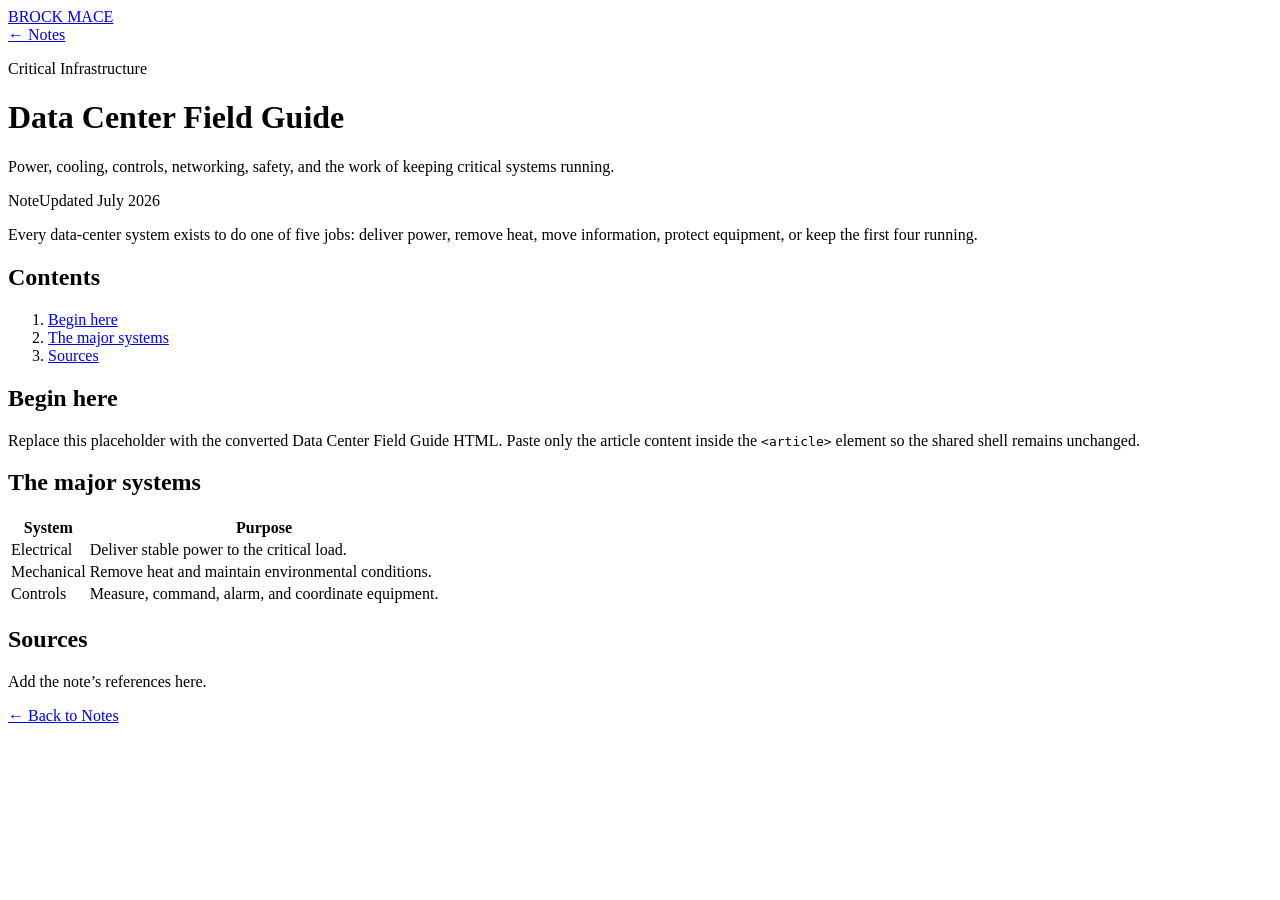
==== data-centers/index.html @ fb9acba9 "Add Data Center note page" ====
<!doctype html>
<html lang="en">
<head>
  <meta charset="utf-8">
  <meta name="viewport" content="width=device-width, initial-scale=1">
  <meta name="description" content="Data Center Field Guide — a note by Brock Mace.">
  <title>Data Center Field Guide — Brock Mace</title>
  <link rel="stylesheet" href="../assets/site.css">
</head>
<body>
  <header class="site-header">
    <a class="brand" href="../">BROCK MACE</a>
  </header>

  <main>
    <a class="back-link" href="../">← Notes</a>

    <header class="note-header">
      <p class="eyebrow">Critical Infrastructure</p>
      <h1>Data Center Field Guide</h1>
      <p class="lede">Power, cooling, controls, networking, safety, and the work of keeping critical systems running.</p>
      <p class="meta"><span>Note</span><span>Updated July 2026</span></p>
    </header>

    <p class="handle">Every data-center system exists to do one of five jobs: deliver power, remove heat, move information, protect equipment, or keep the first four running.</p>

    <nav class="toc" aria-label="Table of contents">
      <h2>Contents</h2>
      <ol>
        <li><a href="#beginning">Begin here</a></li>
        <li><a href="#systems">The major systems</a></li>
        <li><a href="#sources">Sources</a></li>
      </ol>
    </nav>

    <article>
      <h2 id="beginning">Begin here</h2>
      <p>Replace this placeholder with the converted Data Center Field Guide HTML. Paste only the article content inside the <code>&lt;article&gt;</code> element so the shared shell remains unchanged.</p>

      <h2 id="systems">The major systems</h2>
      <table>
        <thead>
          <tr><th>System</th><th>Purpose</th></tr>
        </thead>
        <tbody>
          <tr><td>Electrical</td><td>Deliver stable power to the critical load.</td></tr>
          <tr><td>Mechanical</td><td>Remove heat and maintain environmental conditions.</td></tr>
          <tr><td>Controls</td><td>Measure, command, alarm, and coordinate equipment.</td></tr>
        </tbody>
      </table>

      <h2 id="sources">Sources</h2>
      <p>Add the note’s references here.</p>
    </article>

    <footer class="note-footer">
      <a href="../">← Back to Notes</a>
    </footer>
  </main>
</body>
</html>
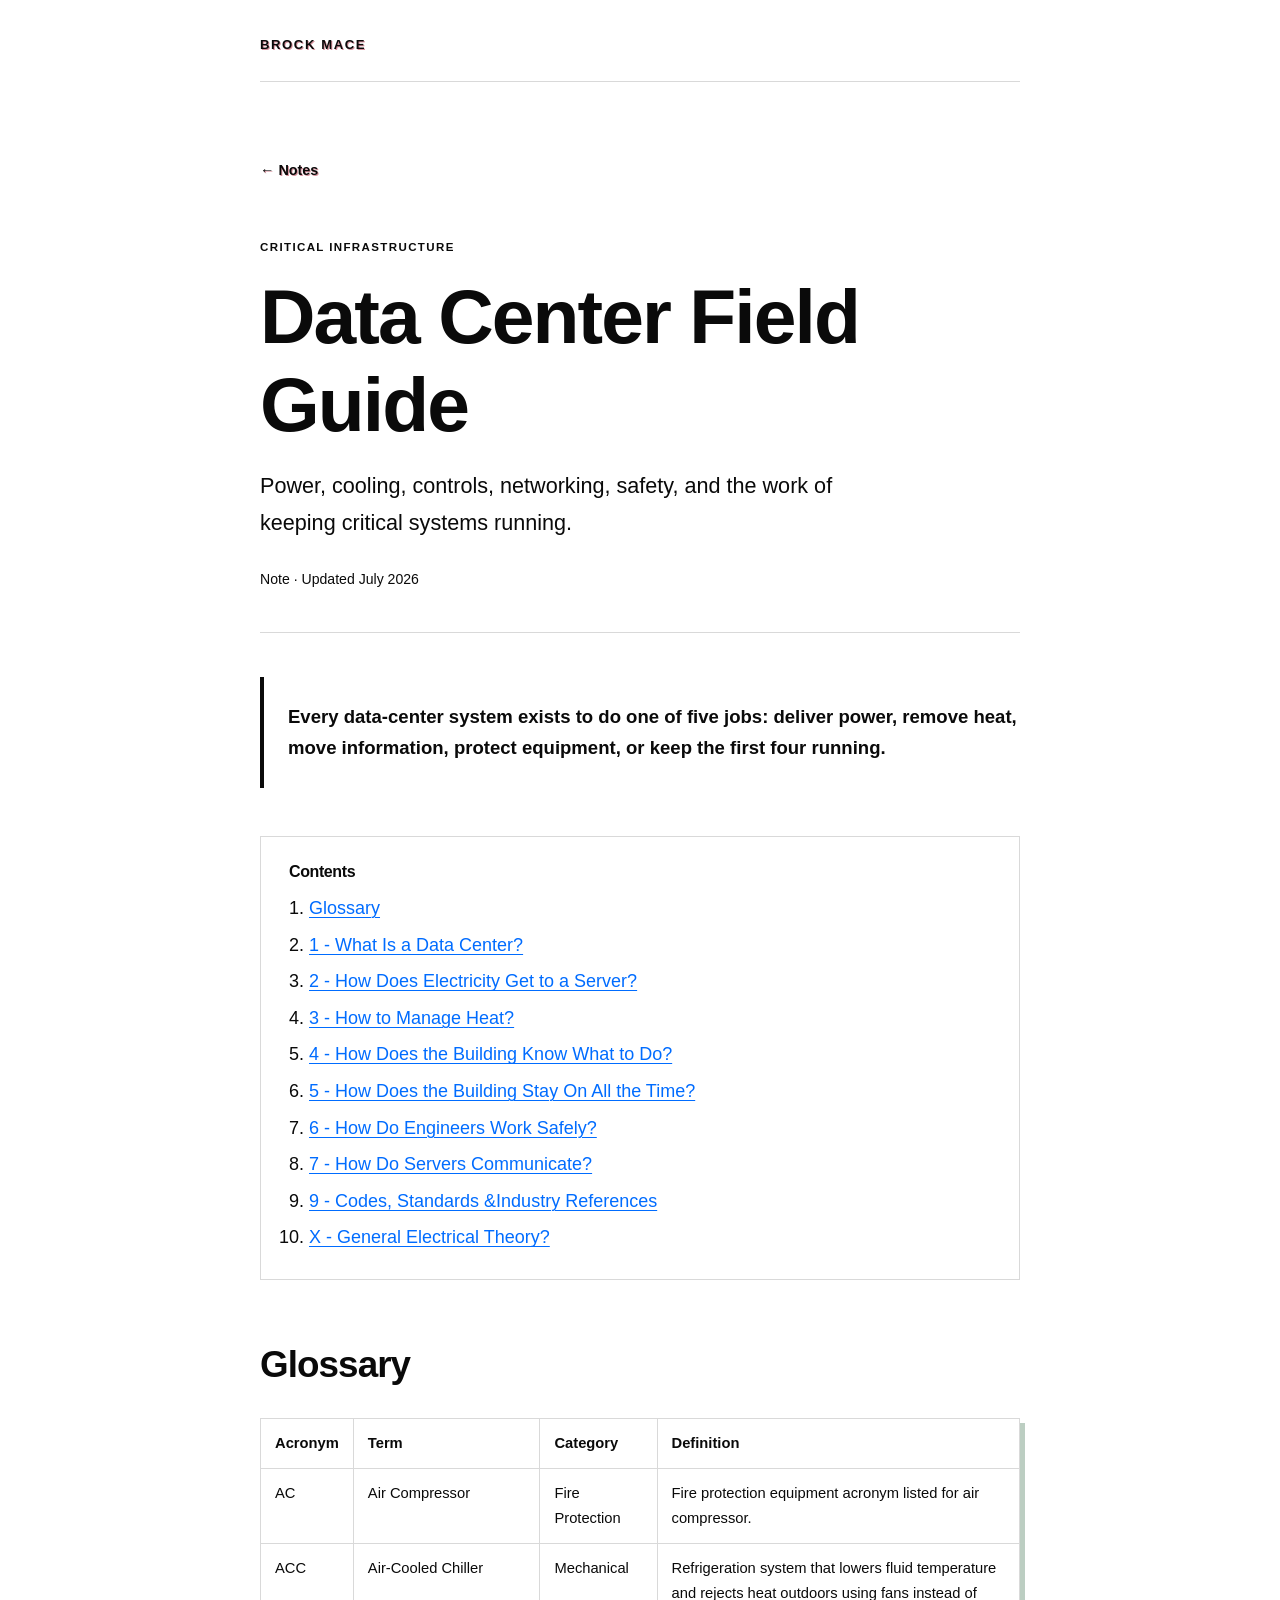
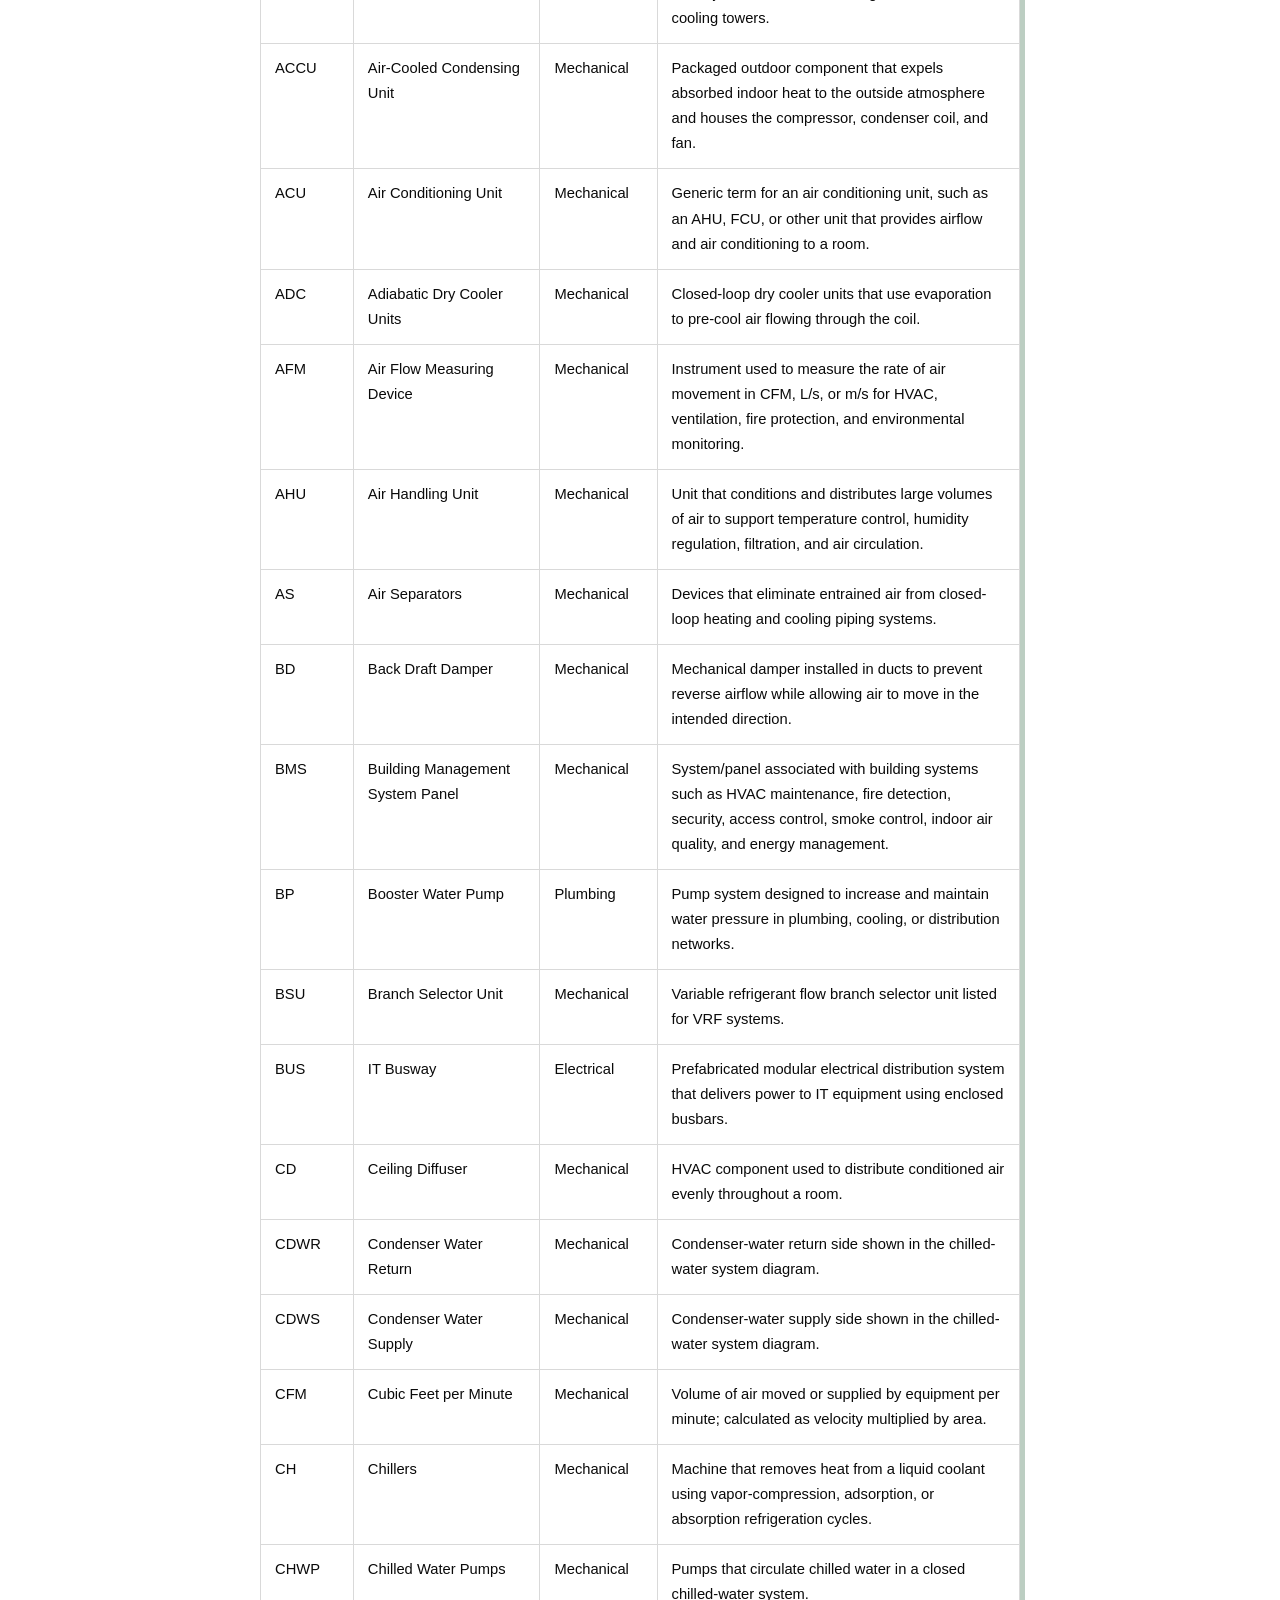
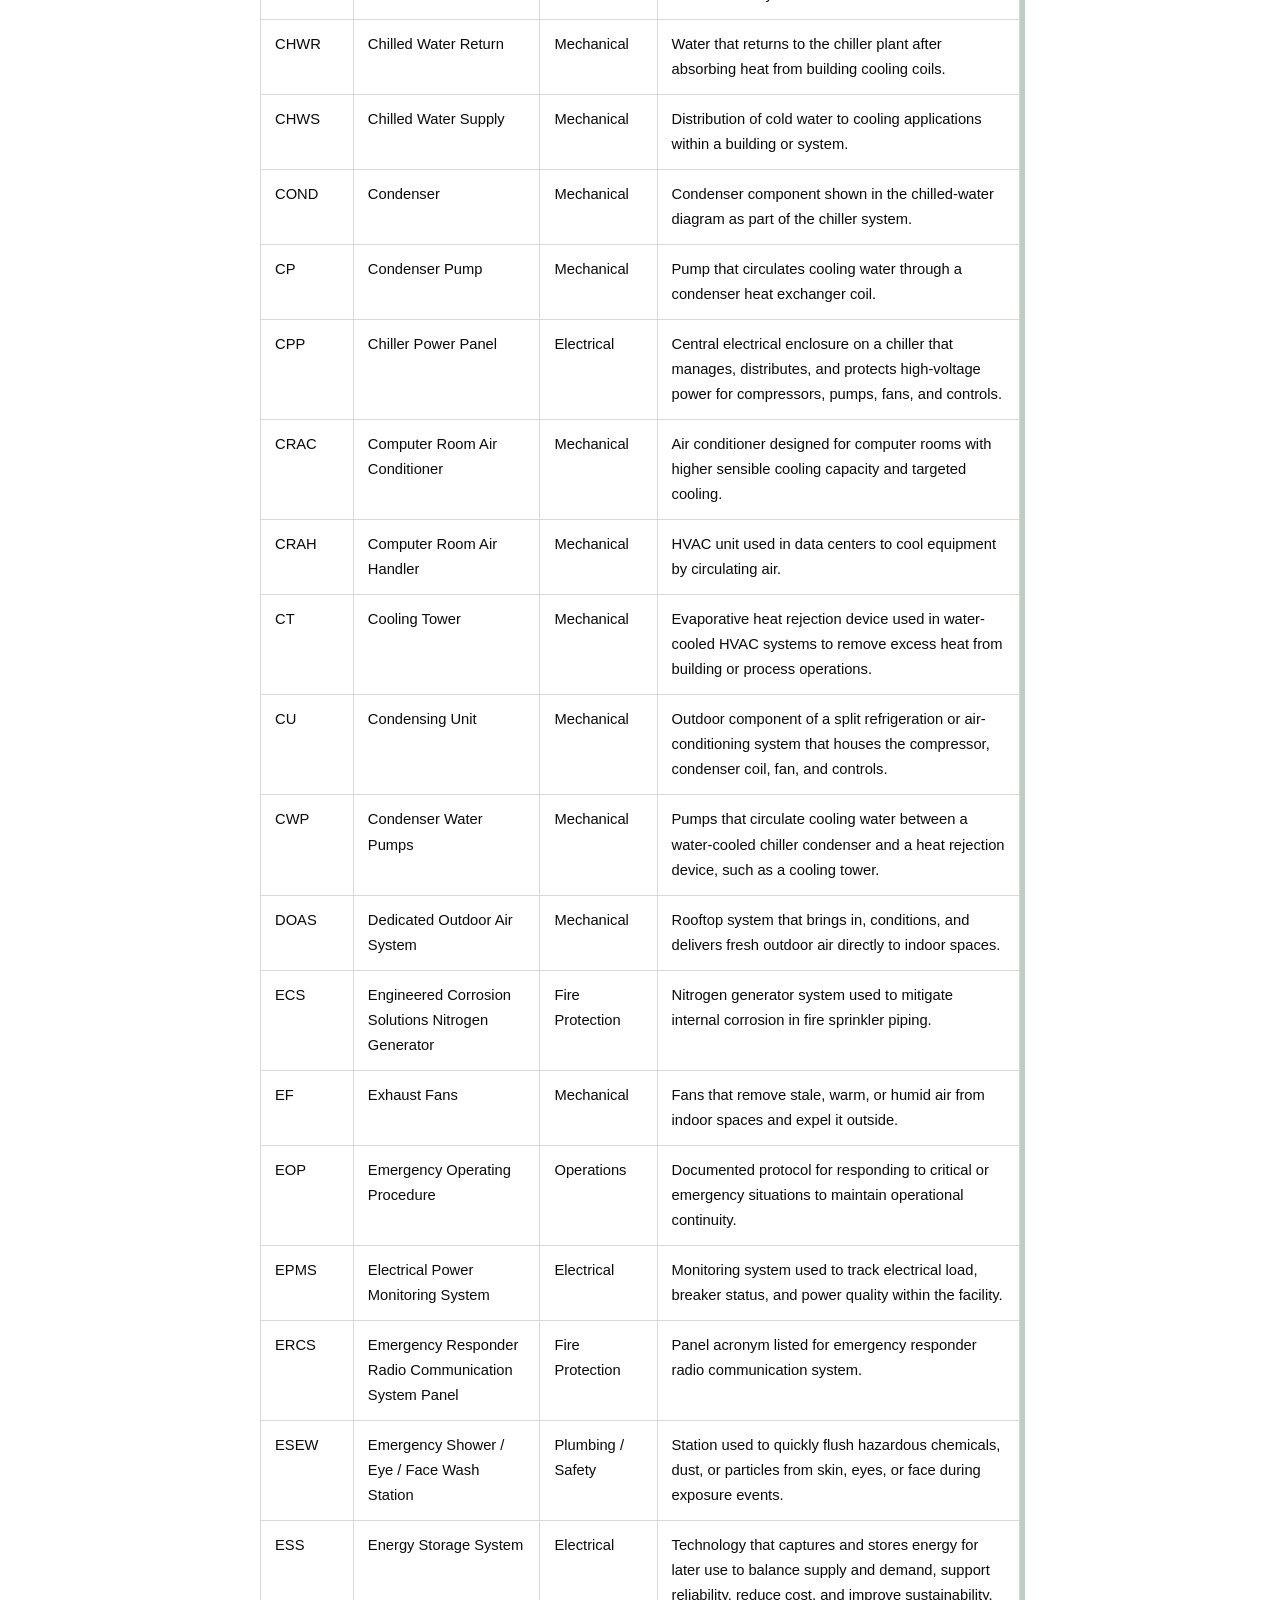
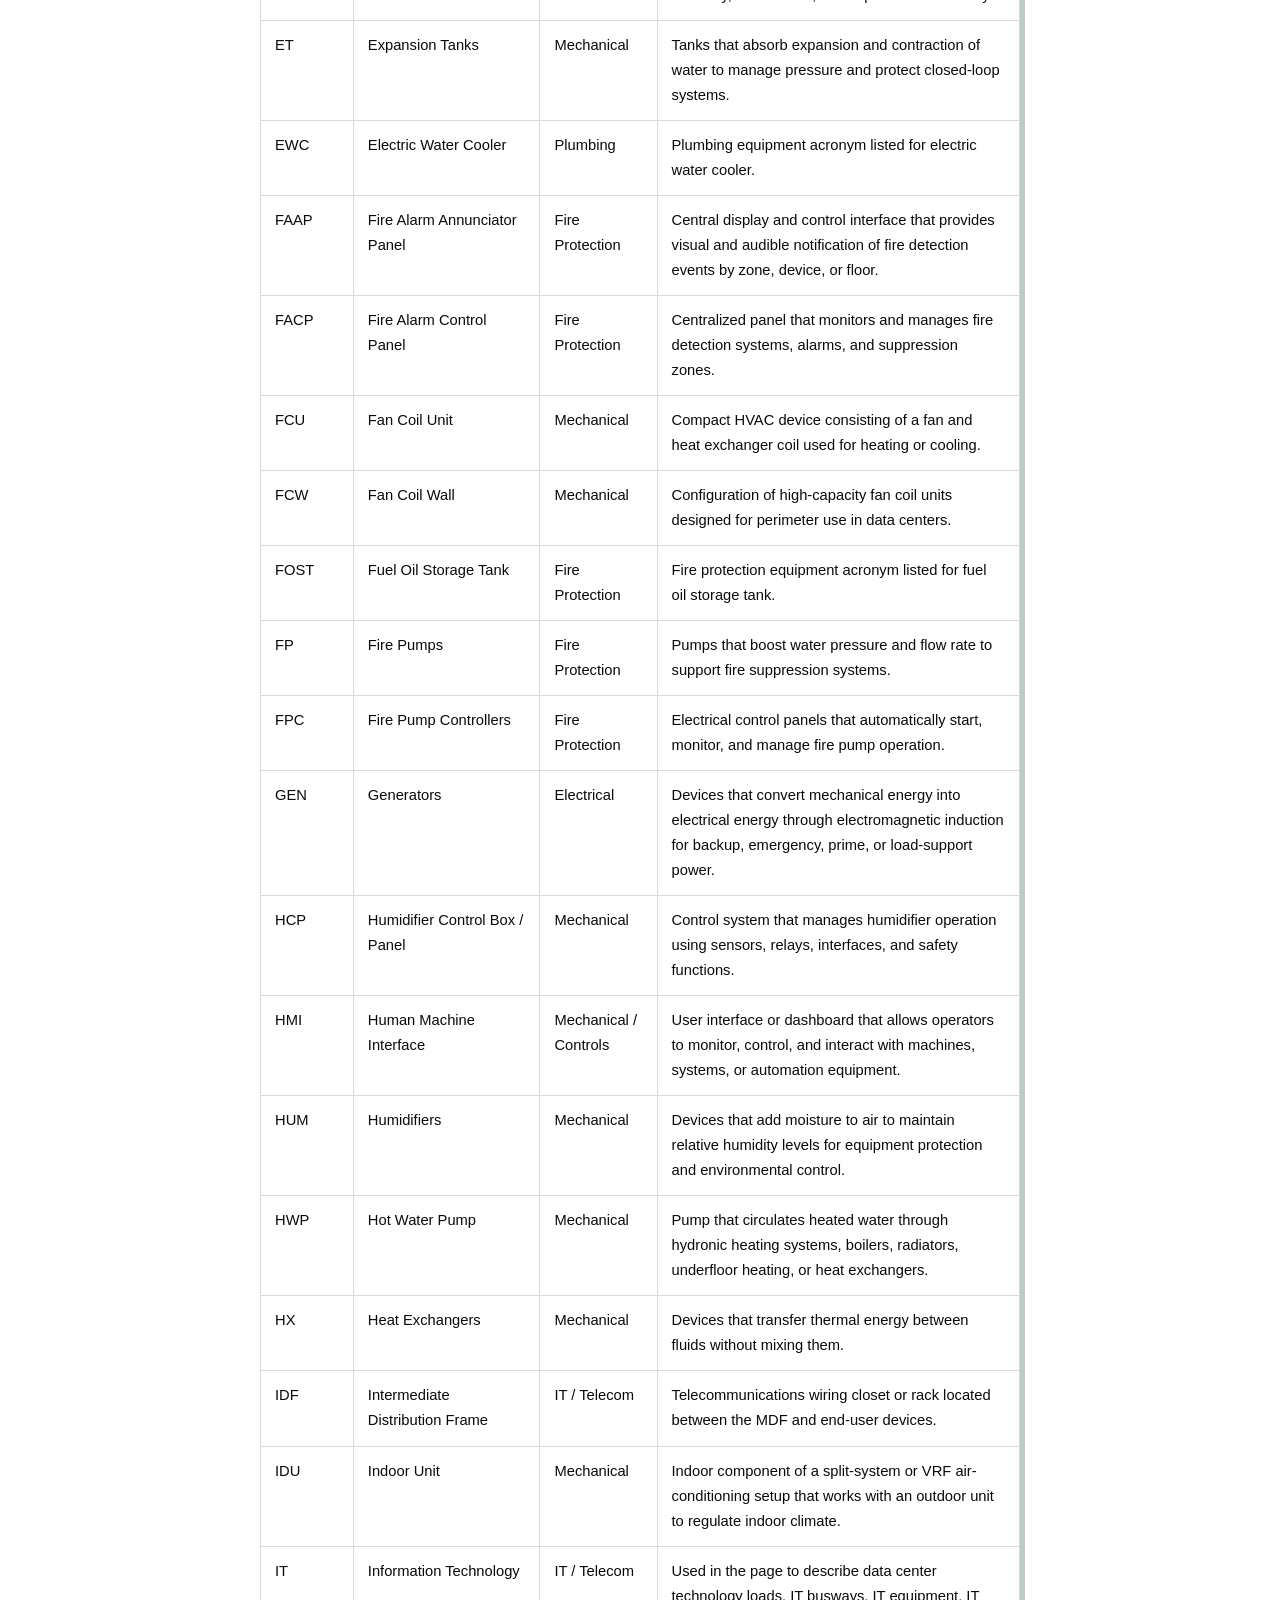
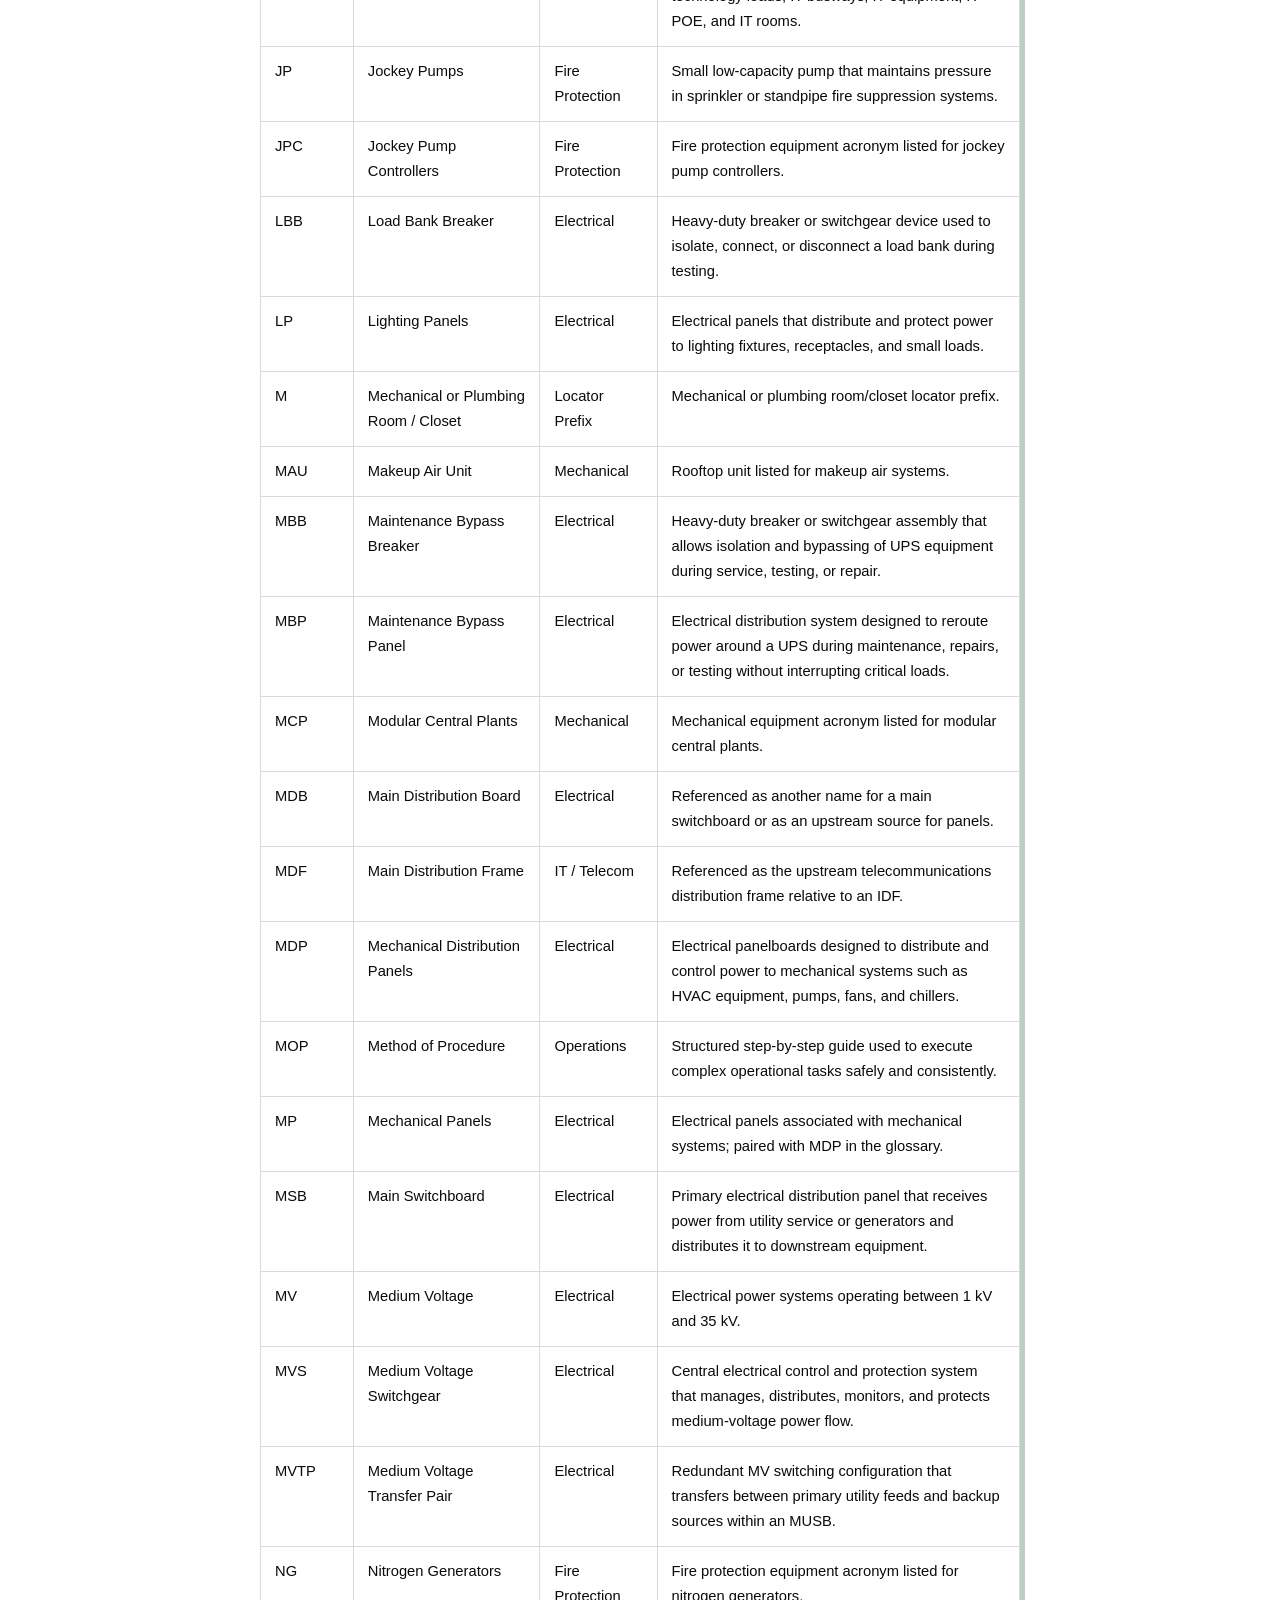
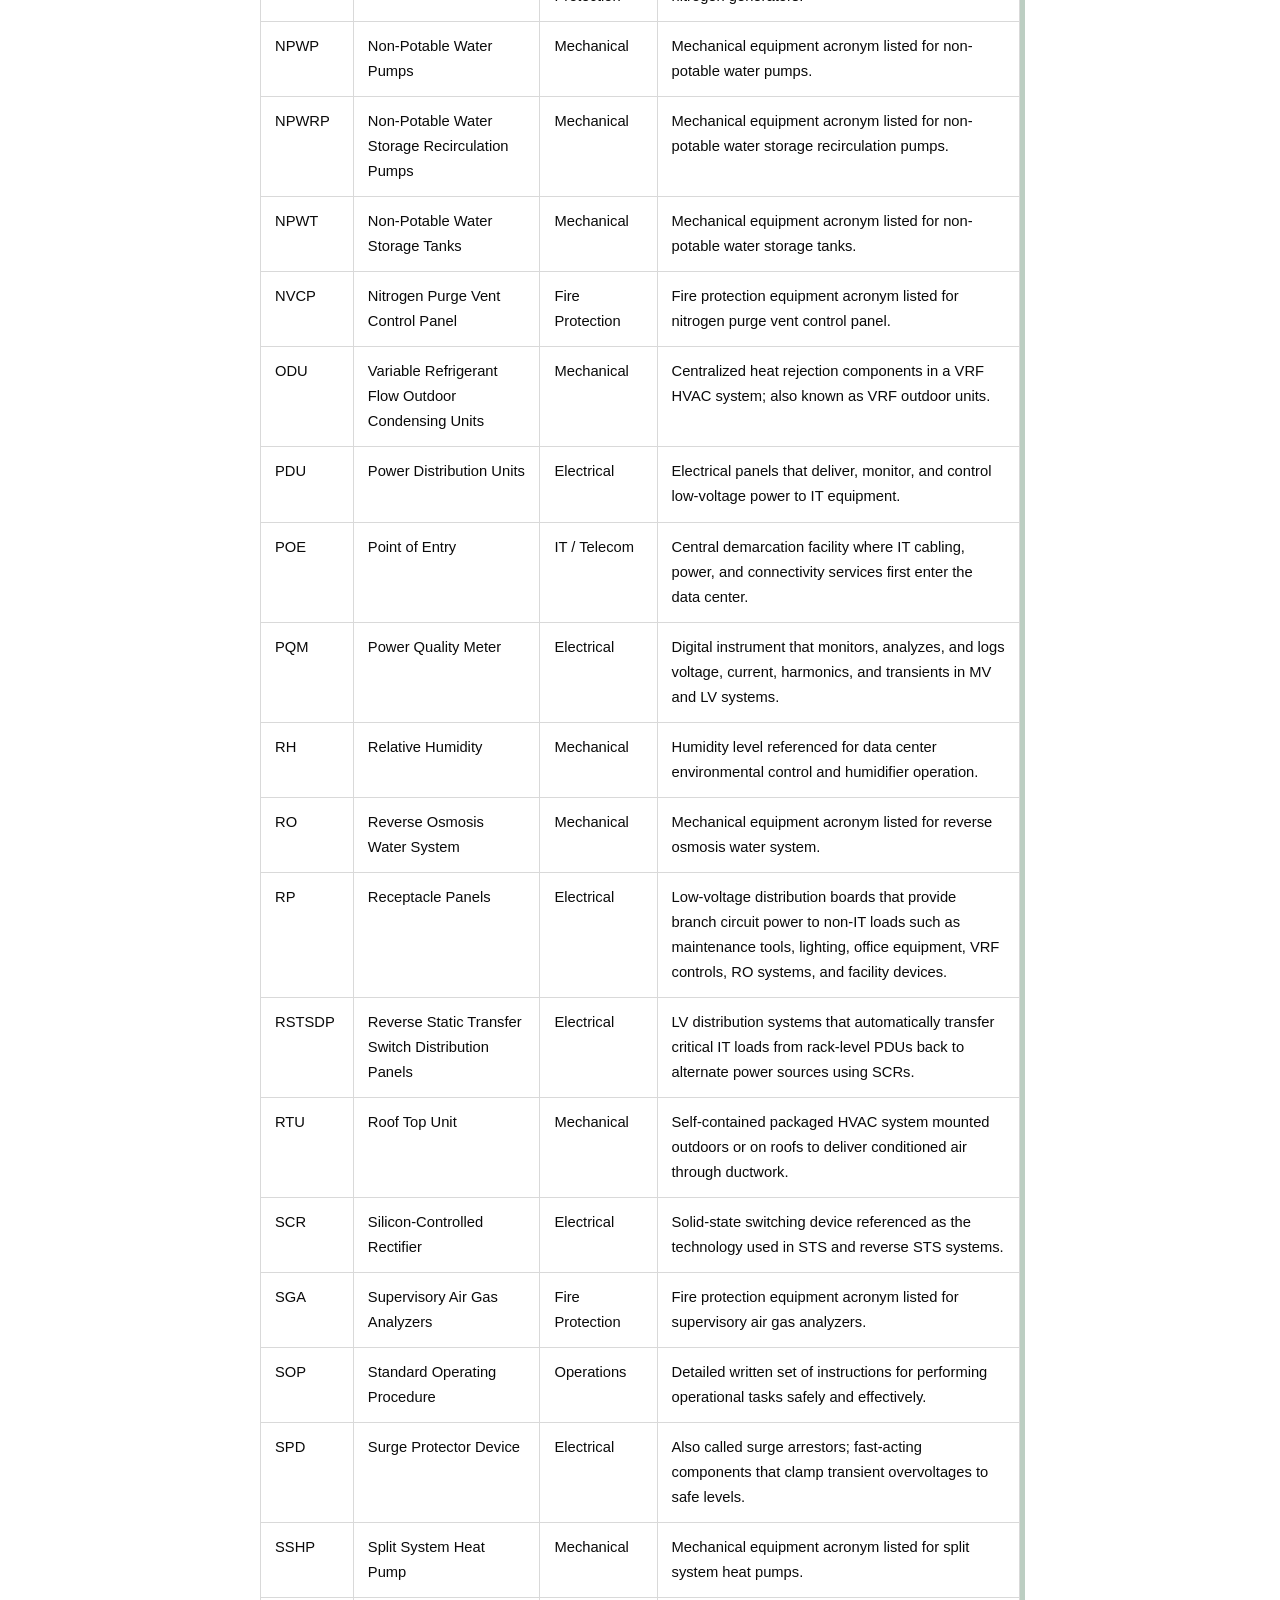
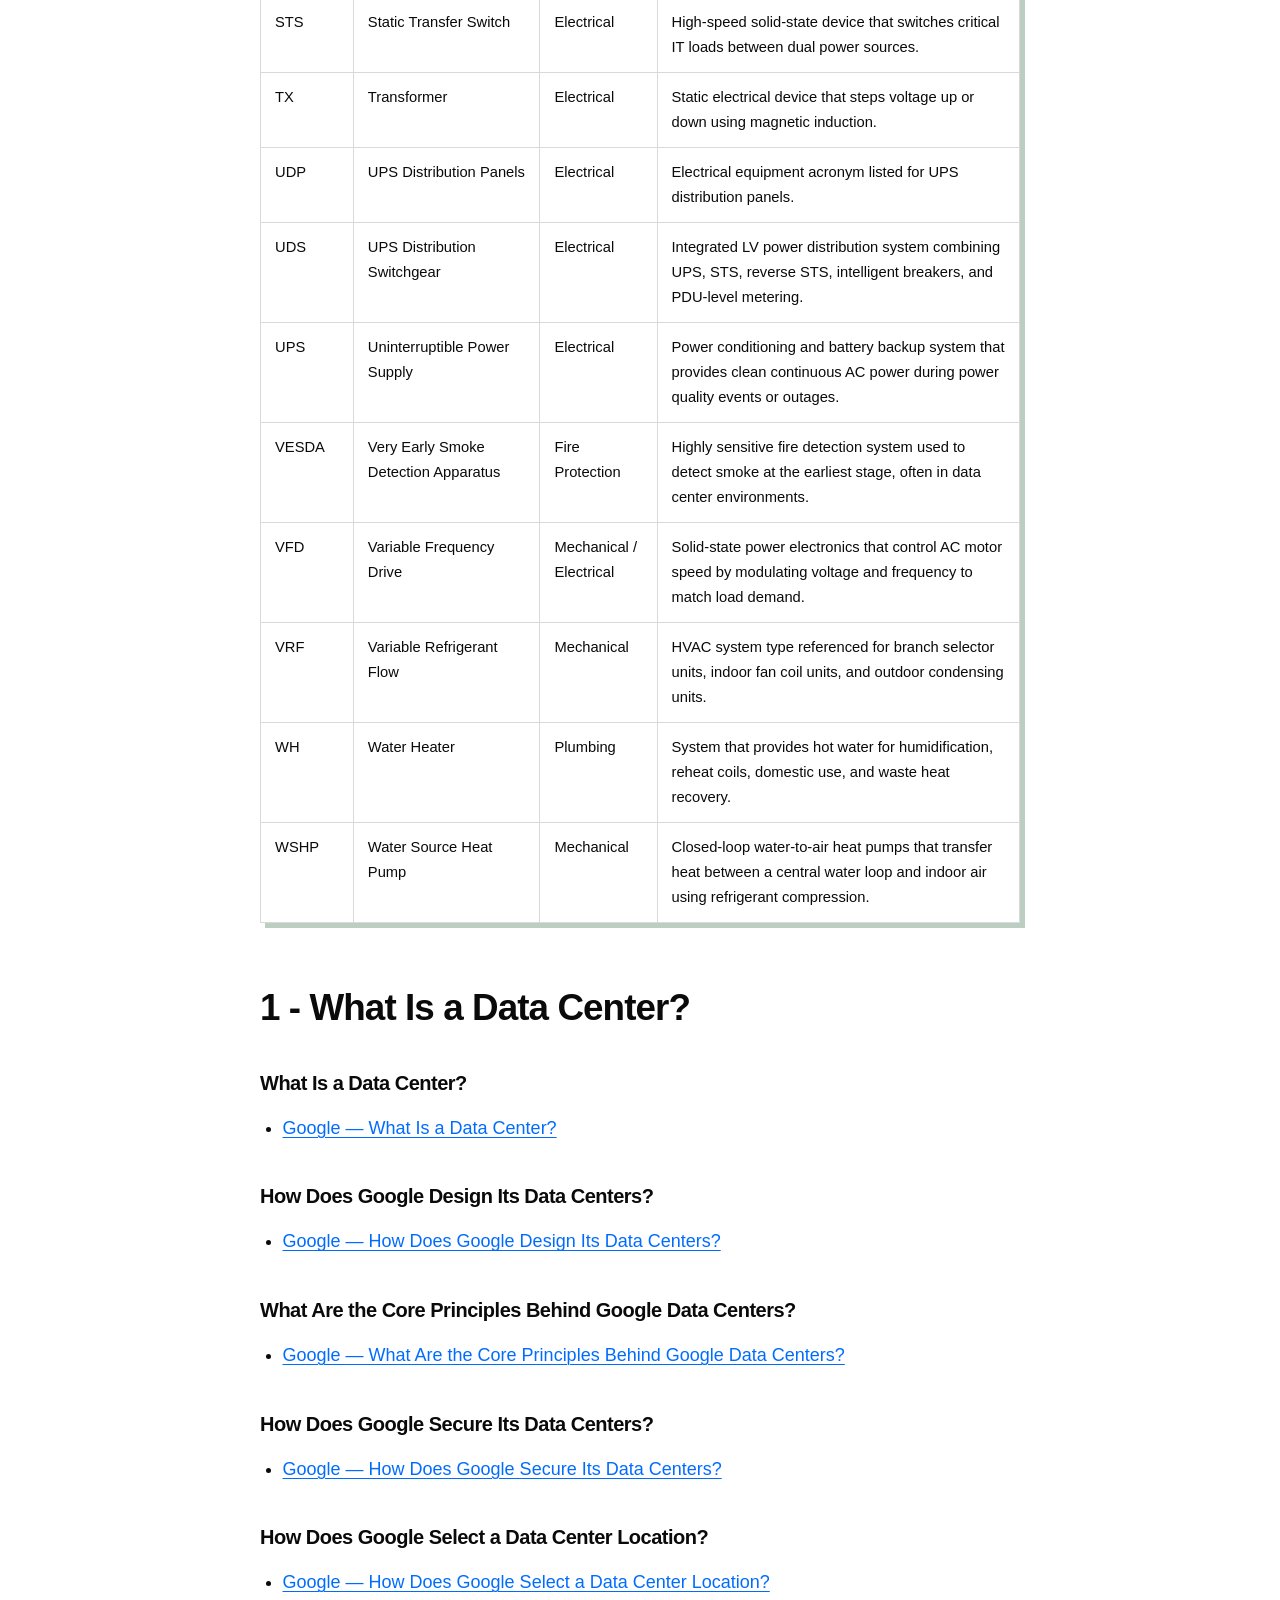
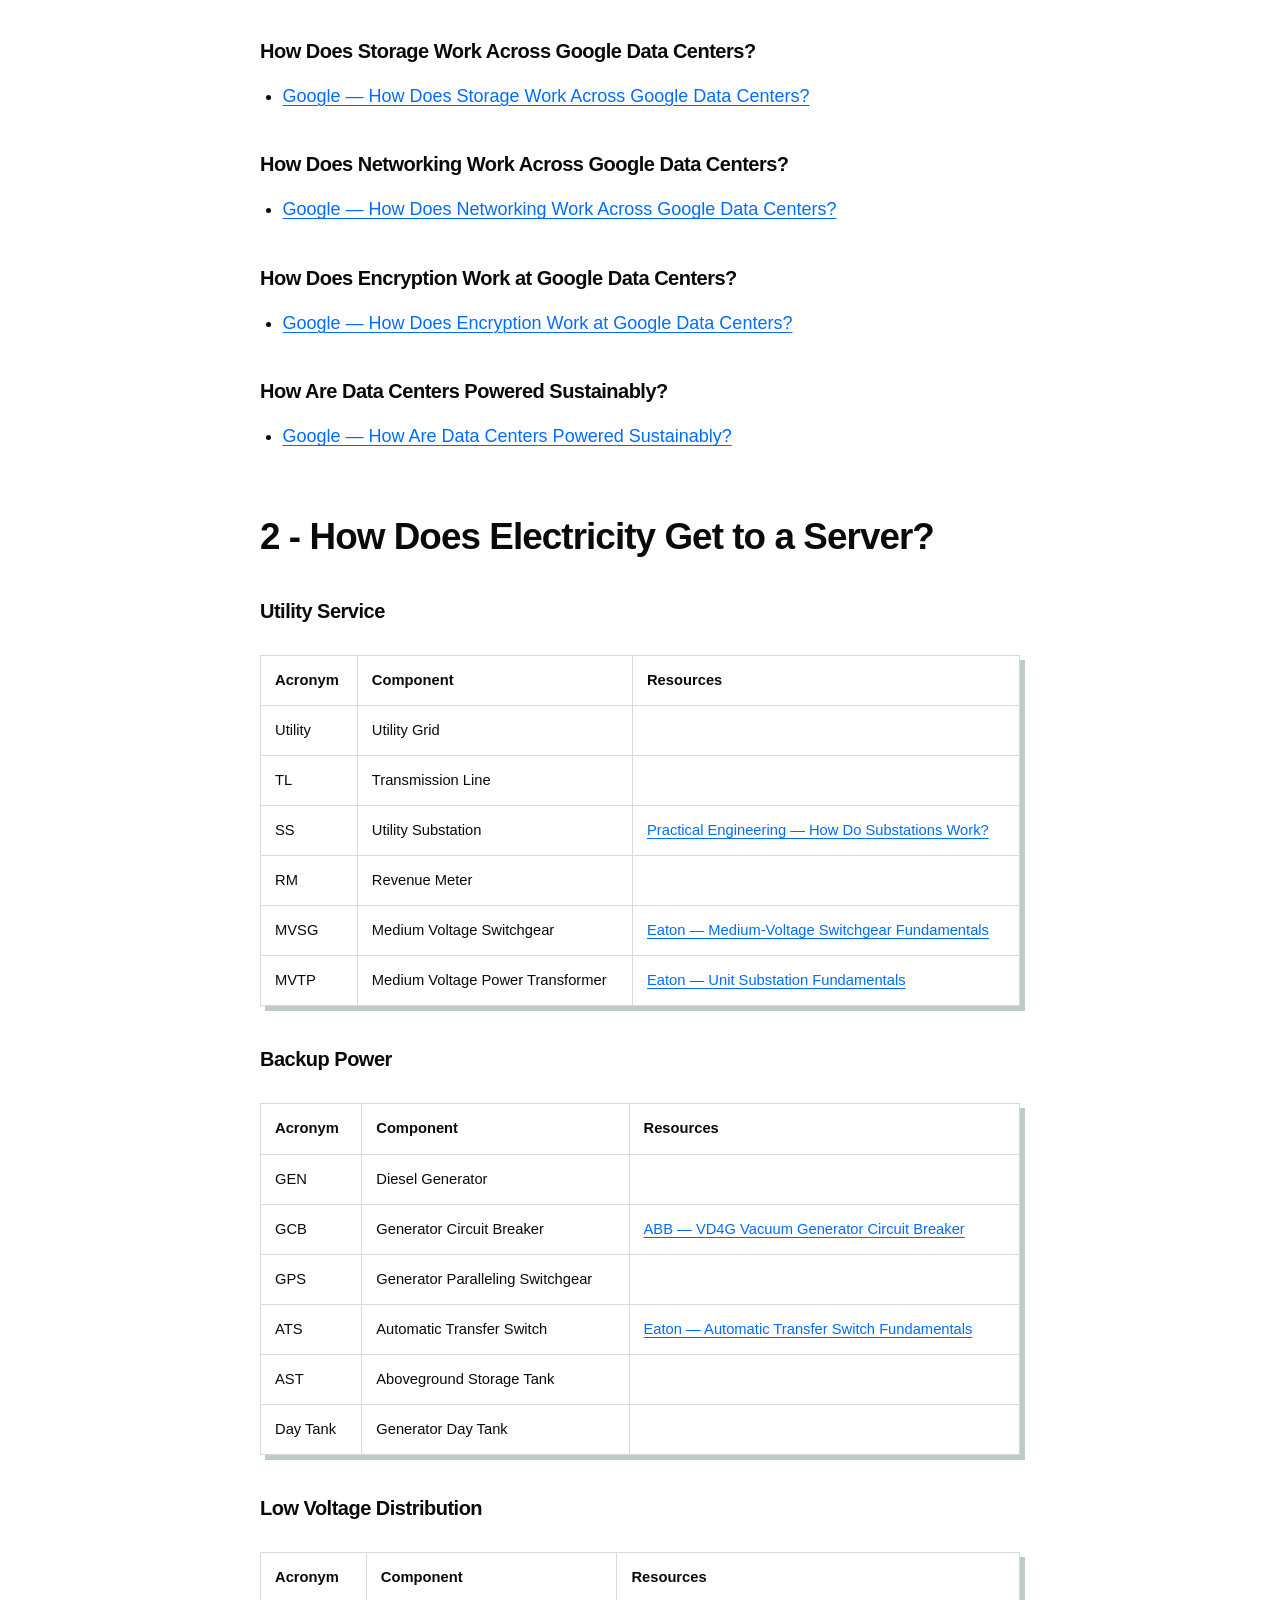
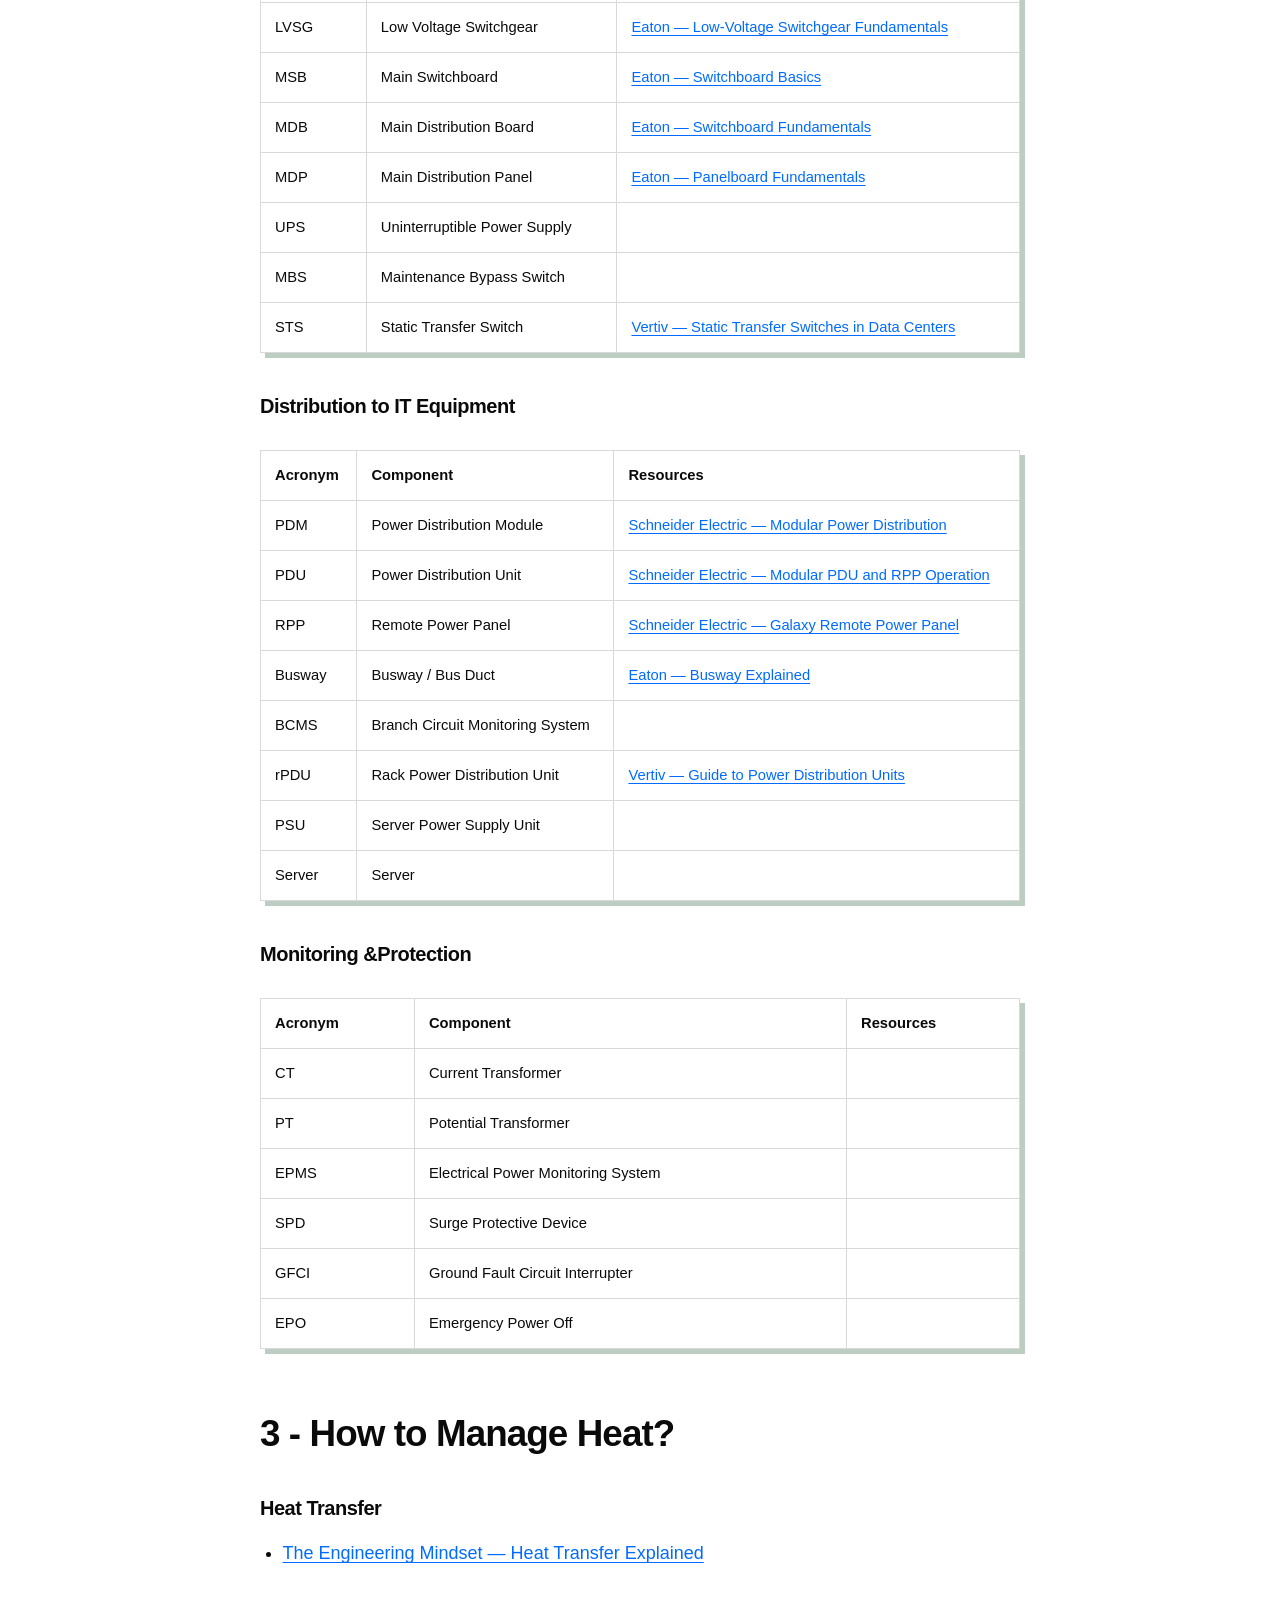
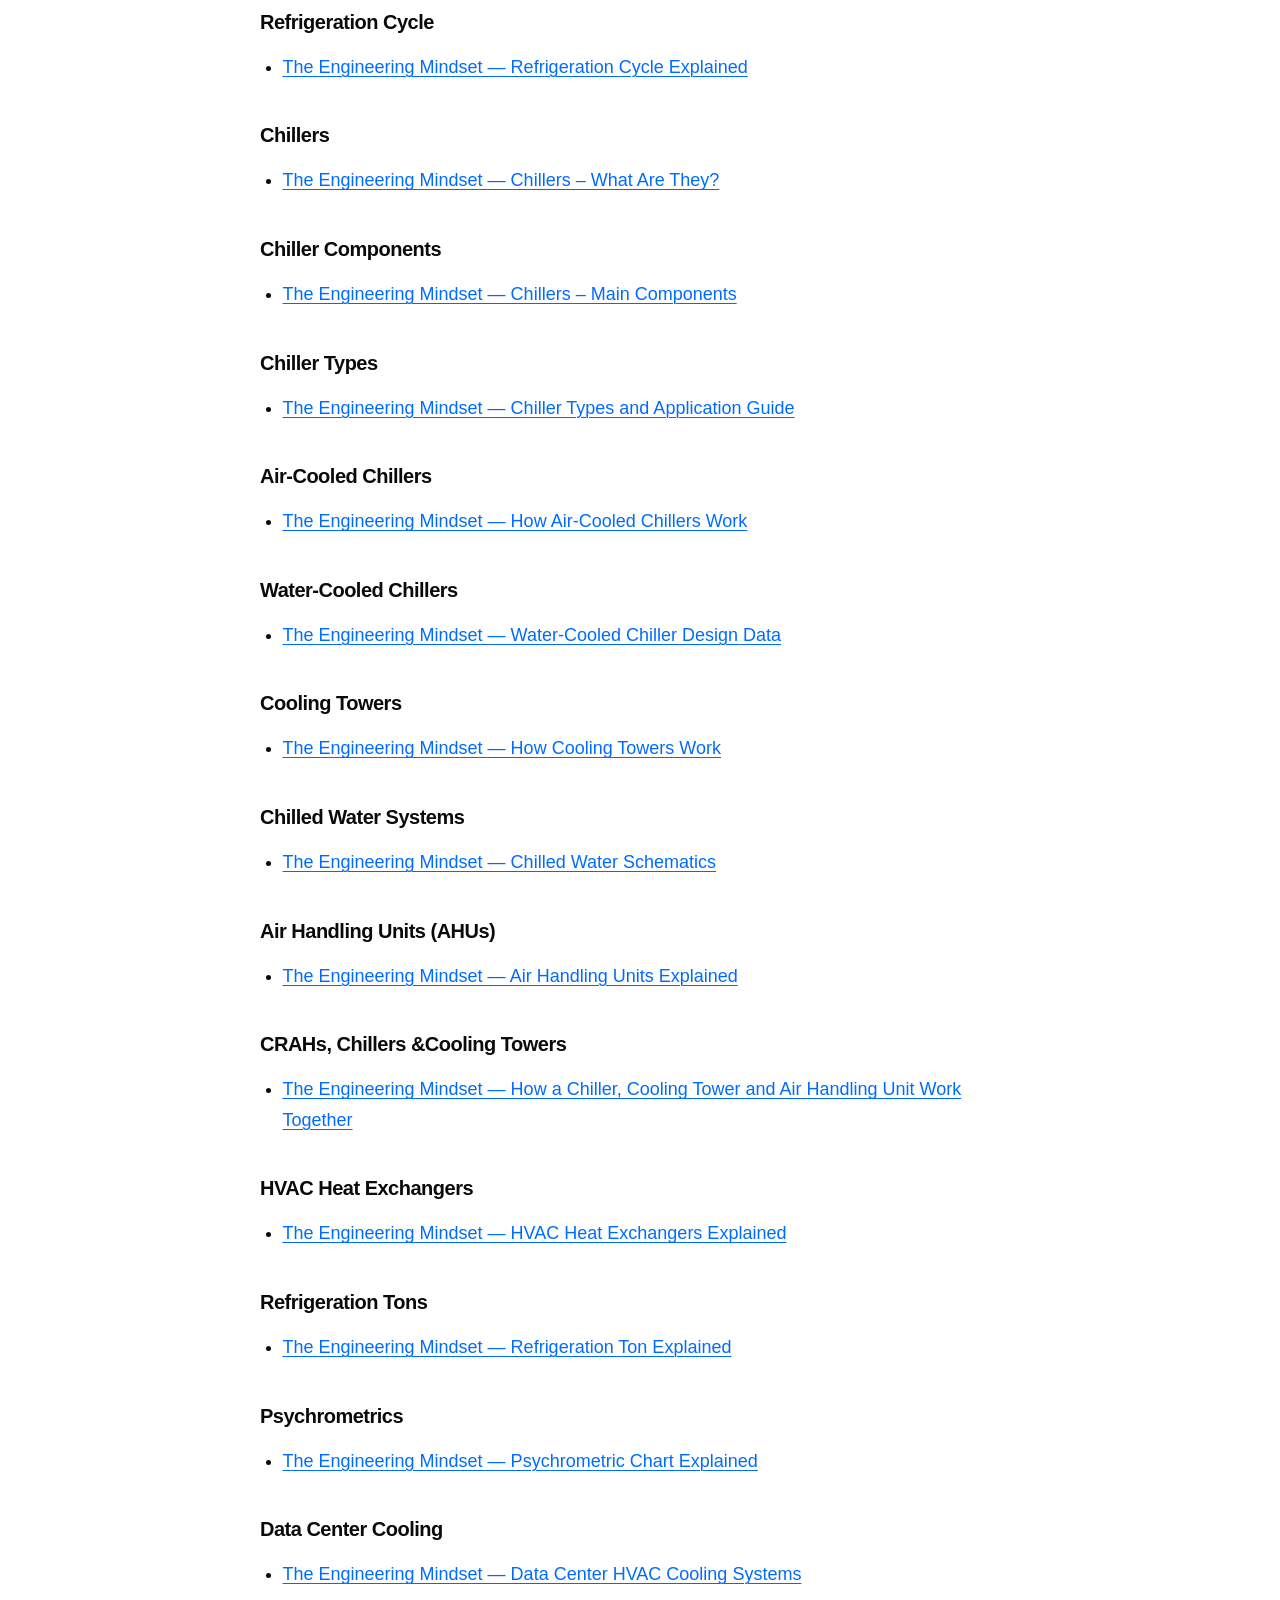
==== commit 663c2b53: "Update Data center page" ====
--- a/data-centers/index.html
+++ b/data-centers/index.html
@@ -1,61 +1,1820 @@
 <!doctype html>
 <html lang="en">
-<head>
-  <meta charset="utf-8">
-  <meta name="viewport" content="width=device-width, initial-scale=1">
-  <meta name="description" content="Data Center Field Guide — a note by Brock Mace.">
-  <title>Data Center Field Guide — Brock Mace</title>
-  <link rel="stylesheet" href="../assets/site.css">
-</head>
-<body>
-  <header class="site-header">
-    <a class="brand" href="../">BROCK MACE</a>
-  </header>
-
-  <main>
-    <a class="back-link" href="../">← Notes</a>
-
-    <header class="note-header">
-      <p class="eyebrow">Critical Infrastructure</p>
-      <h1>Data Center Field Guide</h1>
-      <p class="lede">Power, cooling, controls, networking, safety, and the work of keeping critical systems running.</p>
-      <p class="meta"><span>Note</span><span>Updated July 2026</span></p>
-    </header>
-
-    <p class="handle">Every data-center system exists to do one of five jobs: deliver power, remove heat, move information, protect equipment, or keep the first four running.</p>
-
-    <nav class="toc" aria-label="Table of contents">
-      <h2>Contents</h2>
-      <ol>
-        <li><a href="#beginning">Begin here</a></li>
-        <li><a href="#systems">The major systems</a></li>
-        <li><a href="#sources">Sources</a></li>
-      </ol>
-    </nav>
-
-    <article>
-      <h2 id="beginning">Begin here</h2>
-      <p>Replace this placeholder with the converted Data Center Field Guide HTML. Paste only the article content inside the <code>&lt;article&gt;</code> element so the shared shell remains unchanged.</p>
-
-      <h2 id="systems">The major systems</h2>
-      <table>
-        <thead>
-          <tr><th>System</th><th>Purpose</th></tr>
-        </thead>
-        <tbody>
-          <tr><td>Electrical</td><td>Deliver stable power to the critical load.</td></tr>
-          <tr><td>Mechanical</td><td>Remove heat and maintain environmental conditions.</td></tr>
-          <tr><td>Controls</td><td>Measure, command, alarm, and coordinate equipment.</td></tr>
-        </tbody>
-      </table>
-
-      <h2 id="sources">Sources</h2>
-      <p>Add the note’s references here.</p>
-    </article>
-
-    <footer class="note-footer">
-      <a href="../">← Back to Notes</a>
-    </footer>
-  </main>
-</body>
+    <head>
+        <meta charset="utf-8">
+        <meta name="viewport" content="width=device-width, initial-scale=1">
+        <meta name="description" content="Data Center Field Guide — a note by Brock Mace.">
+        <title>Data Center Field Guide — Brock Mace</title>
+        <link rel="stylesheet" href="../assets/site.css">
+    </head>
+    <body>
+        <header class="site-header">
+            <a class="brand" href="../">BROCK MACE</a>
+        </header>
+        <main>
+            <a class="back-link" href="../">← Notes</a>
+            <header class="note-header">
+                <p class="eyebrow">Critical Infrastructure</p>
+                <h1>Data Center Field Guide</h1>
+                <p class="lede">Power, cooling, controls, networking, safety, and the work of keeping critical systems running.</p>
+                <p class="meta">
+                    <span>Note</span>
+                    <span>Updated July 2026</span>
+                </p>
+            </header>
+            <p class="handle">Every data-center system exists to do one of five jobs: deliver power, remove heat, move information, protect equipment, or keep the first four running.</p>
+            <nav class="toc" aria-label="Table of contents">
+                <h2>Contents</h2>
+                <ol>
+                    <li>
+                        <a href="#glossary">Glossary</a>
+                    </li>
+                    <li>
+                        <a href="#section-1-what-is-a-data-center">1 - What Is a Data Center?</a>
+                    </li>
+                    <li>
+                        <a href="#section-2-how-does-electricity-get-to-a-server">2 - How Does Electricity Get to a Server?</a>
+                    </li>
+                    <li>
+                        <a href="#section-3-how-to-manage-heat">3 - How to Manage Heat?</a>
+                    </li>
+                    <li>
+                        <a href="#section-4-how-does-the-building-know-what-to-do">4 - How Does the Building Know What to Do?</a>
+                    </li>
+                    <li>
+                        <a href="#section-5-how-does-the-building-stay-on-all-the-time">5 - How Does the Building Stay On All the Time?</a>
+                    </li>
+                    <li>
+                        <a href="#section-6-how-do-engineers-work-safely">6 - How Do Engineers Work Safely?</a>
+                    </li>
+                    <li>
+                        <a href="#section-7-how-do-servers-communicate">7 - How Do Servers Communicate?</a>
+                    </li>
+                    <li>
+                        <a href="#section-9-codes-standards-and-industry-references">9 - Codes, Standards &amp;Industry References</a>
+                    </li>
+                    <li>
+                        <a href="#x-general-electrical-theory">X - General Electrical Theory?</a>
+                    </li>
+                </ol>
+            </nav>
+            <article>
+                <h2 id="glossary">Glossary</h2>
+                <table>
+                    <thead>
+                        <tr>
+                            <th scope="col">Acronym</th>
+                            <th scope="col">Term</th>
+                            <th scope="col">Category</th>
+                            <th scope="col">Definition</th>
+                        </tr>
+                    </thead>
+                    <tbody>
+                        <tr>
+                            <td>AC</td>
+                            <td>Air Compressor</td>
+                            <td>Fire Protection</td>
+                            <td>Fire protection equipment acronym listed for air compressor.</td>
+                        </tr>
+                        <tr>
+                            <td>ACC</td>
+                            <td>Air-Cooled Chiller</td>
+                            <td>Mechanical</td>
+                            <td>Refrigeration system that lowers fluid temperature and rejects heat outdoors using fans instead of cooling towers.</td>
+                        </tr>
+                        <tr>
+                            <td>ACCU</td>
+                            <td>Air-Cooled Condensing Unit</td>
+                            <td>Mechanical</td>
+                            <td>Packaged outdoor component that expels absorbed indoor heat to the outside atmosphere and houses the compressor, condenser coil, and fan.</td>
+                        </tr>
+                        <tr>
+                            <td>ACU</td>
+                            <td>Air Conditioning Unit</td>
+                            <td>Mechanical</td>
+                            <td>Generic term for an air conditioning unit, such as an AHU, FCU, or other unit that provides airflow and air conditioning to a room.</td>
+                        </tr>
+                        <tr>
+                            <td>ADC</td>
+                            <td>Adiabatic Dry Cooler Units</td>
+                            <td>Mechanical</td>
+                            <td>Closed-loop dry cooler units that use evaporation to pre-cool air flowing through the coil.</td>
+                        </tr>
+                        <tr>
+                            <td>AFM</td>
+                            <td>Air Flow Measuring Device</td>
+                            <td>Mechanical</td>
+                            <td>Instrument used to measure the rate of air movement in CFM, L/s, or m/s for HVAC, ventilation, fire protection, and environmental monitoring.</td>
+                        </tr>
+                        <tr>
+                            <td>AHU</td>
+                            <td>Air Handling Unit</td>
+                            <td>Mechanical</td>
+                            <td>Unit that conditions and distributes large volumes of air to support temperature control, humidity regulation, filtration, and air circulation.</td>
+                        </tr>
+                        <tr>
+                            <td>AS</td>
+                            <td>Air Separators</td>
+                            <td>Mechanical</td>
+                            <td>Devices that eliminate entrained air from closed-loop heating and cooling piping systems.</td>
+                        </tr>
+                        <tr>
+                            <td>BD</td>
+                            <td>Back Draft Damper</td>
+                            <td>Mechanical</td>
+                            <td>Mechanical damper installed in ducts to prevent reverse airflow while allowing air to move in the intended direction.</td>
+                        </tr>
+                        <tr>
+                            <td>BMS</td>
+                            <td>Building Management System Panel</td>
+                            <td>Mechanical</td>
+                            <td>System/panel associated with building systems such as HVAC maintenance, fire detection, security, access control, smoke control, indoor air quality, and energy management.</td>
+                        </tr>
+                        <tr>
+                            <td>BP</td>
+                            <td>Booster Water Pump</td>
+                            <td>Plumbing</td>
+                            <td>Pump system designed to increase and maintain water pressure in plumbing, cooling, or distribution networks.</td>
+                        </tr>
+                        <tr>
+                            <td>BSU</td>
+                            <td>Branch Selector Unit</td>
+                            <td>Mechanical</td>
+                            <td>Variable refrigerant flow branch selector unit listed for VRF systems.</td>
+                        </tr>
+                        <tr>
+                            <td>BUS</td>
+                            <td>IT Busway</td>
+                            <td>Electrical</td>
+                            <td>Prefabricated modular electrical distribution system that delivers power to IT equipment using enclosed busbars.</td>
+                        </tr>
+                        <tr>
+                            <td>CD</td>
+                            <td>Ceiling Diffuser</td>
+                            <td>Mechanical</td>
+                            <td>HVAC component used to distribute conditioned air evenly throughout a room.</td>
+                        </tr>
+                        <tr>
+                            <td>CDWR</td>
+                            <td>Condenser Water Return</td>
+                            <td>Mechanical</td>
+                            <td>Condenser-water return side shown in the chilled-water system diagram.</td>
+                        </tr>
+                        <tr>
+                            <td>CDWS</td>
+                            <td>Condenser Water Supply</td>
+                            <td>Mechanical</td>
+                            <td>Condenser-water supply side shown in the chilled-water system diagram.</td>
+                        </tr>
+                        <tr>
+                            <td>CFM</td>
+                            <td>Cubic Feet per Minute</td>
+                            <td>Mechanical</td>
+                            <td>Volume of air moved or supplied by equipment per minute; calculated as velocity multiplied by area.</td>
+                        </tr>
+                        <tr>
+                            <td>CH</td>
+                            <td>Chillers</td>
+                            <td>Mechanical</td>
+                            <td>Machine that removes heat from a liquid coolant using vapor-compression, adsorption, or absorption refrigeration cycles.</td>
+                        </tr>
+                        <tr>
+                            <td>CHWP</td>
+                            <td>Chilled Water Pumps</td>
+                            <td>Mechanical</td>
+                            <td>Pumps that circulate chilled water in a closed chilled-water system.</td>
+                        </tr>
+                        <tr>
+                            <td>CHWR</td>
+                            <td>Chilled Water Return</td>
+                            <td>Mechanical</td>
+                            <td>Water that returns to the chiller plant after absorbing heat from building cooling coils.</td>
+                        </tr>
+                        <tr>
+                            <td>CHWS</td>
+                            <td>Chilled Water Supply</td>
+                            <td>Mechanical</td>
+                            <td>Distribution of cold water to cooling applications within a building or system.</td>
+                        </tr>
+                        <tr>
+                            <td>COND</td>
+                            <td>Condenser</td>
+                            <td>Mechanical</td>
+                            <td>Condenser component shown in the chilled-water diagram as part of the chiller system.</td>
+                        </tr>
+                        <tr>
+                            <td>CP</td>
+                            <td>Condenser Pump</td>
+                            <td>Mechanical</td>
+                            <td>Pump that circulates cooling water through a condenser heat exchanger coil.</td>
+                        </tr>
+                        <tr>
+                            <td>CPP</td>
+                            <td>Chiller Power Panel</td>
+                            <td>Electrical</td>
+                            <td>Central electrical enclosure on a chiller that manages, distributes, and protects high-voltage power for compressors, pumps, fans, and controls.</td>
+                        </tr>
+                        <tr>
+                            <td>CRAC</td>
+                            <td>Computer Room Air Conditioner</td>
+                            <td>Mechanical</td>
+                            <td>Air conditioner designed for computer rooms with higher sensible cooling capacity and targeted cooling.</td>
+                        </tr>
+                        <tr>
+                            <td>CRAH</td>
+                            <td>Computer Room Air Handler</td>
+                            <td>Mechanical</td>
+                            <td>HVAC unit used in data centers to cool equipment by circulating air.</td>
+                        </tr>
+                        <tr>
+                            <td>CT</td>
+                            <td>Cooling Tower</td>
+                            <td>Mechanical</td>
+                            <td>Evaporative heat rejection device used in water-cooled HVAC systems to remove excess heat from building or process operations.</td>
+                        </tr>
+                        <tr>
+                            <td>CU</td>
+                            <td>Condensing Unit</td>
+                            <td>Mechanical</td>
+                            <td>Outdoor component of a split refrigeration or air-conditioning system that houses the compressor, condenser coil, fan, and controls.</td>
+                        </tr>
+                        <tr>
+                            <td>CWP</td>
+                            <td>Condenser Water Pumps</td>
+                            <td>Mechanical</td>
+                            <td>Pumps that circulate cooling water between a water-cooled chiller condenser and a heat rejection device, such as a cooling tower.</td>
+                        </tr>
+                        <tr>
+                            <td>DOAS</td>
+                            <td>Dedicated Outdoor Air System</td>
+                            <td>Mechanical</td>
+                            <td>Rooftop system that brings in, conditions, and delivers fresh outdoor air directly to indoor spaces.</td>
+                        </tr>
+                        <tr>
+                            <td>ECS</td>
+                            <td>Engineered Corrosion Solutions Nitrogen Generator</td>
+                            <td>Fire Protection</td>
+                            <td>Nitrogen generator system used to mitigate internal corrosion in fire sprinkler piping.</td>
+                        </tr>
+                        <tr>
+                            <td>EF</td>
+                            <td>Exhaust Fans</td>
+                            <td>Mechanical</td>
+                            <td>Fans that remove stale, warm, or humid air from indoor spaces and expel it outside.</td>
+                        </tr>
+                        <tr>
+                            <td>EOP</td>
+                            <td>Emergency Operating Procedure</td>
+                            <td>Operations</td>
+                            <td>Documented protocol for responding to critical or emergency situations to maintain operational continuity.</td>
+                        </tr>
+                        <tr>
+                            <td>EPMS</td>
+                            <td>Electrical Power Monitoring System</td>
+                            <td>Electrical</td>
+                            <td>Monitoring system used to track electrical load, breaker status, and power quality within the facility.</td>
+                        </tr>
+                        <tr>
+                            <td>ERCS</td>
+                            <td>Emergency Responder Radio Communication System Panel</td>
+                            <td>Fire Protection</td>
+                            <td>Panel acronym listed for emergency responder radio communication system.</td>
+                        </tr>
+                        <tr>
+                            <td>ESEW</td>
+                            <td>Emergency Shower / Eye / Face Wash Station</td>
+                            <td>Plumbing / Safety</td>
+                            <td>Station used to quickly flush hazardous chemicals, dust, or particles from skin, eyes, or face during exposure events.</td>
+                        </tr>
+                        <tr>
+                            <td>ESS</td>
+                            <td>Energy Storage System</td>
+                            <td>Electrical</td>
+                            <td>Technology that captures and stores energy for later use to balance supply and demand, support reliability, reduce cost, and improve sustainability.</td>
+                        </tr>
+                        <tr>
+                            <td>ET</td>
+                            <td>Expansion Tanks</td>
+                            <td>Mechanical</td>
+                            <td>Tanks that absorb expansion and contraction of water to manage pressure and protect closed-loop systems.</td>
+                        </tr>
+                        <tr>
+                            <td>EWC</td>
+                            <td>Electric Water Cooler</td>
+                            <td>Plumbing</td>
+                            <td>Plumbing equipment acronym listed for electric water cooler.</td>
+                        </tr>
+                        <tr>
+                            <td>FAAP</td>
+                            <td>Fire Alarm Annunciator Panel</td>
+                            <td>Fire Protection</td>
+                            <td>Central display and control interface that provides visual and audible notification of fire detection events by zone, device, or floor.</td>
+                        </tr>
+                        <tr>
+                            <td>FACP</td>
+                            <td>Fire Alarm Control Panel</td>
+                            <td>Fire Protection</td>
+                            <td>Centralized panel that monitors and manages fire detection systems, alarms, and suppression zones.</td>
+                        </tr>
+                        <tr>
+                            <td>FCU</td>
+                            <td>Fan Coil Unit</td>
+                            <td>Mechanical</td>
+                            <td>Compact HVAC device consisting of a fan and heat exchanger coil used for heating or cooling.</td>
+                        </tr>
+                        <tr>
+                            <td>FCW</td>
+                            <td>Fan Coil Wall</td>
+                            <td>Mechanical</td>
+                            <td>Configuration of high-capacity fan coil units designed for perimeter use in data centers.</td>
+                        </tr>
+                        <tr>
+                            <td>FOST</td>
+                            <td>Fuel Oil Storage Tank</td>
+                            <td>Fire Protection</td>
+                            <td>Fire protection equipment acronym listed for fuel oil storage tank.</td>
+                        </tr>
+                        <tr>
+                            <td>FP</td>
+                            <td>Fire Pumps</td>
+                            <td>Fire Protection</td>
+                            <td>Pumps that boost water pressure and flow rate to support fire suppression systems.</td>
+                        </tr>
+                        <tr>
+                            <td>FPC</td>
+                            <td>Fire Pump Controllers</td>
+                            <td>Fire Protection</td>
+                            <td>Electrical control panels that automatically start, monitor, and manage fire pump operation.</td>
+                        </tr>
+                        <tr>
+                            <td>GEN</td>
+                            <td>Generators</td>
+                            <td>Electrical</td>
+                            <td>Devices that convert mechanical energy into electrical energy through electromagnetic induction for backup, emergency, prime, or load-support power.</td>
+                        </tr>
+                        <tr>
+                            <td>HCP</td>
+                            <td>Humidifier Control Box / Panel</td>
+                            <td>Mechanical</td>
+                            <td>Control system that manages humidifier operation using sensors, relays, interfaces, and safety functions.</td>
+                        </tr>
+                        <tr>
+                            <td>HMI</td>
+                            <td>Human Machine Interface</td>
+                            <td>Mechanical / Controls</td>
+                            <td>User interface or dashboard that allows operators to monitor, control, and interact with machines, systems, or automation equipment.</td>
+                        </tr>
+                        <tr>
+                            <td>HUM</td>
+                            <td>Humidifiers</td>
+                            <td>Mechanical</td>
+                            <td>Devices that add moisture to air to maintain relative humidity levels for equipment protection and environmental control.</td>
+                        </tr>
+                        <tr>
+                            <td>HWP</td>
+                            <td>Hot Water Pump</td>
+                            <td>Mechanical</td>
+                            <td>Pump that circulates heated water through hydronic heating systems, boilers, radiators, underfloor heating, or heat exchangers.</td>
+                        </tr>
+                        <tr>
+                            <td>HX</td>
+                            <td>Heat Exchangers</td>
+                            <td>Mechanical</td>
+                            <td>Devices that transfer thermal energy between fluids without mixing them.</td>
+                        </tr>
+                        <tr>
+                            <td>IDF</td>
+                            <td>Intermediate Distribution Frame</td>
+                            <td>IT / Telecom</td>
+                            <td>Telecommunications wiring closet or rack located between the MDF and end-user devices.</td>
+                        </tr>
+                        <tr>
+                            <td>IDU</td>
+                            <td>Indoor Unit</td>
+                            <td>Mechanical</td>
+                            <td>Indoor component of a split-system or VRF air-conditioning setup that works with an outdoor unit to regulate indoor climate.</td>
+                        </tr>
+                        <tr>
+                            <td>IT</td>
+                            <td>Information Technology</td>
+                            <td>IT / Telecom</td>
+                            <td>Used in the page to describe data center technology loads, IT busways, IT equipment, IT POE, and IT rooms.</td>
+                        </tr>
+                        <tr>
+                            <td>JP</td>
+                            <td>Jockey Pumps</td>
+                            <td>Fire Protection</td>
+                            <td>Small low-capacity pump that maintains pressure in sprinkler or standpipe fire suppression systems.</td>
+                        </tr>
+                        <tr>
+                            <td>JPC</td>
+                            <td>Jockey Pump Controllers</td>
+                            <td>Fire Protection</td>
+                            <td>Fire protection equipment acronym listed for jockey pump controllers.</td>
+                        </tr>
+                        <tr>
+                            <td>LBB</td>
+                            <td>Load Bank Breaker</td>
+                            <td>Electrical</td>
+                            <td>Heavy-duty breaker or switchgear device used to isolate, connect, or disconnect a load bank during testing.</td>
+                        </tr>
+                        <tr>
+                            <td>LP</td>
+                            <td>Lighting Panels</td>
+                            <td>Electrical</td>
+                            <td>Electrical panels that distribute and protect power to lighting fixtures, receptacles, and small loads.</td>
+                        </tr>
+                        <tr>
+                            <td>M</td>
+                            <td>Mechanical or Plumbing Room / Closet</td>
+                            <td>Locator Prefix</td>
+                            <td>Mechanical or plumbing room/closet locator prefix.</td>
+                        </tr>
+                        <tr>
+                            <td>MAU</td>
+                            <td>Makeup Air Unit</td>
+                            <td>Mechanical</td>
+                            <td>Rooftop unit listed for makeup air systems.</td>
+                        </tr>
+                        <tr>
+                            <td>MBB</td>
+                            <td>Maintenance Bypass Breaker</td>
+                            <td>Electrical</td>
+                            <td>Heavy-duty breaker or switchgear assembly that allows isolation and bypassing of UPS equipment during service, testing, or repair.</td>
+                        </tr>
+                        <tr>
+                            <td>MBP</td>
+                            <td>Maintenance Bypass Panel</td>
+                            <td>Electrical</td>
+                            <td>Electrical distribution system designed to reroute power around a UPS during maintenance, repairs, or testing without interrupting critical loads.</td>
+                        </tr>
+                        <tr>
+                            <td>MCP</td>
+                            <td>Modular Central Plants</td>
+                            <td>Mechanical</td>
+                            <td>Mechanical equipment acronym listed for modular central plants.</td>
+                        </tr>
+                        <tr>
+                            <td>MDB</td>
+                            <td>Main Distribution Board</td>
+                            <td>Electrical</td>
+                            <td>Referenced as another name for a main switchboard or as an upstream source for panels.</td>
+                        </tr>
+                        <tr>
+                            <td>MDF</td>
+                            <td>Main Distribution Frame</td>
+                            <td>IT / Telecom</td>
+                            <td>Referenced as the upstream telecommunications distribution frame relative to an IDF.</td>
+                        </tr>
+                        <tr>
+                            <td>MDP</td>
+                            <td>Mechanical Distribution Panels</td>
+                            <td>Electrical</td>
+                            <td>Electrical panelboards designed to distribute and control power to mechanical systems such as HVAC equipment, pumps, fans, and chillers.</td>
+                        </tr>
+                        <tr>
+                            <td>MOP</td>
+                            <td>Method of Procedure</td>
+                            <td>Operations</td>
+                            <td>Structured step-by-step guide used to execute complex operational tasks safely and consistently.</td>
+                        </tr>
+                        <tr>
+                            <td>MP</td>
+                            <td>Mechanical Panels</td>
+                            <td>Electrical</td>
+                            <td>Electrical panels associated with mechanical systems; paired with MDP in the glossary.</td>
+                        </tr>
+                        <tr>
+                            <td>MSB</td>
+                            <td>Main Switchboard</td>
+                            <td>Electrical</td>
+                            <td>Primary electrical distribution panel that receives power from utility service or generators and distributes it to downstream equipment.</td>
+                        </tr>
+                        <tr>
+                            <td>MV</td>
+                            <td>Medium Voltage</td>
+                            <td>Electrical</td>
+                            <td>Electrical power systems operating between 1 kV and 35 kV.</td>
+                        </tr>
+                        <tr>
+                            <td>MVS</td>
+                            <td>Medium Voltage Switchgear</td>
+                            <td>Electrical</td>
+                            <td>Central electrical control and protection system that manages, distributes, monitors, and protects medium-voltage power flow.</td>
+                        </tr>
+                        <tr>
+                            <td>MVTP</td>
+                            <td>Medium Voltage Transfer Pair</td>
+                            <td>Electrical</td>
+                            <td>Redundant MV switching configuration that transfers between primary utility feeds and backup sources within an MUSB.</td>
+                        </tr>
+                        <tr>
+                            <td>NG</td>
+                            <td>Nitrogen Generators</td>
+                            <td>Fire Protection</td>
+                            <td>Fire protection equipment acronym listed for nitrogen generators.</td>
+                        </tr>
+                        <tr>
+                            <td>NPWP</td>
+                            <td>Non-Potable Water Pumps</td>
+                            <td>Mechanical</td>
+                            <td>Mechanical equipment acronym listed for non-potable water pumps.</td>
+                        </tr>
+                        <tr>
+                            <td>NPWRP</td>
+                            <td>Non-Potable Water Storage Recirculation Pumps</td>
+                            <td>Mechanical</td>
+                            <td>Mechanical equipment acronym listed for non-potable water storage recirculation pumps.</td>
+                        </tr>
+                        <tr>
+                            <td>NPWT</td>
+                            <td>Non-Potable Water Storage Tanks</td>
+                            <td>Mechanical</td>
+                            <td>Mechanical equipment acronym listed for non-potable water storage tanks.</td>
+                        </tr>
+                        <tr>
+                            <td>NVCP</td>
+                            <td>Nitrogen Purge Vent Control Panel</td>
+                            <td>Fire Protection</td>
+                            <td>Fire protection equipment acronym listed for nitrogen purge vent control panel.</td>
+                        </tr>
+                        <tr>
+                            <td>ODU</td>
+                            <td>Variable Refrigerant Flow Outdoor Condensing Units</td>
+                            <td>Mechanical</td>
+                            <td>Centralized heat rejection components in a VRF HVAC system; also known as VRF outdoor units.</td>
+                        </tr>
+                        <tr>
+                            <td>PDU</td>
+                            <td>Power Distribution Units</td>
+                            <td>Electrical</td>
+                            <td>Electrical panels that deliver, monitor, and control low-voltage power to IT equipment.</td>
+                        </tr>
+                        <tr>
+                            <td>POE</td>
+                            <td>Point of Entry</td>
+                            <td>IT / Telecom</td>
+                            <td>Central demarcation facility where IT cabling, power, and connectivity services first enter the data center.</td>
+                        </tr>
+                        <tr>
+                            <td>PQM</td>
+                            <td>Power Quality Meter</td>
+                            <td>Electrical</td>
+                            <td>Digital instrument that monitors, analyzes, and logs voltage, current, harmonics, and transients in MV and LV systems.</td>
+                        </tr>
+                        <tr>
+                            <td>RH</td>
+                            <td>Relative Humidity</td>
+                            <td>Mechanical</td>
+                            <td>Humidity level referenced for data center environmental control and humidifier operation.</td>
+                        </tr>
+                        <tr>
+                            <td>RO</td>
+                            <td>Reverse Osmosis Water System</td>
+                            <td>Mechanical</td>
+                            <td>Mechanical equipment acronym listed for reverse osmosis water system.</td>
+                        </tr>
+                        <tr>
+                            <td>RP</td>
+                            <td>Receptacle Panels</td>
+                            <td>Electrical</td>
+                            <td>Low-voltage distribution boards that provide branch circuit power to non-IT loads such as maintenance tools, lighting, office equipment, VRF controls, RO systems, and facility devices.</td>
+                        </tr>
+                        <tr>
+                            <td>RSTSDP</td>
+                            <td>Reverse Static Transfer Switch Distribution Panels</td>
+                            <td>Electrical</td>
+                            <td>LV distribution systems that automatically transfer critical IT loads from rack-level PDUs back to alternate power sources using SCRs.</td>
+                        </tr>
+                        <tr>
+                            <td>RTU</td>
+                            <td>Roof Top Unit</td>
+                            <td>Mechanical</td>
+                            <td>Self-contained packaged HVAC system mounted outdoors or on roofs to deliver conditioned air through ductwork.</td>
+                        </tr>
+                        <tr>
+                            <td>SCR</td>
+                            <td>Silicon-Controlled Rectifier</td>
+                            <td>Electrical</td>
+                            <td>Solid-state switching device referenced as the technology used in STS and reverse STS systems.</td>
+                        </tr>
+                        <tr>
+                            <td>SGA</td>
+                            <td>Supervisory Air Gas Analyzers</td>
+                            <td>Fire Protection</td>
+                            <td>Fire protection equipment acronym listed for supervisory air gas analyzers.</td>
+                        </tr>
+                        <tr>
+                            <td>SOP</td>
+                            <td>Standard Operating Procedure</td>
+                            <td>Operations</td>
+                            <td>Detailed written set of instructions for performing operational tasks safely and effectively.</td>
+                        </tr>
+                        <tr>
+                            <td>SPD</td>
+                            <td>Surge Protector Device</td>
+                            <td>Electrical</td>
+                            <td>Also called surge arrestors; fast-acting components that clamp transient overvoltages to safe levels.</td>
+                        </tr>
+                        <tr>
+                            <td>SSHP</td>
+                            <td>Split System Heat Pump</td>
+                            <td>Mechanical</td>
+                            <td>Mechanical equipment acronym listed for split system heat pumps.</td>
+                        </tr>
+                        <tr>
+                            <td>STS</td>
+                            <td>Static Transfer Switch</td>
+                            <td>Electrical</td>
+                            <td>High-speed solid-state device that switches critical IT loads between dual power sources.</td>
+                        </tr>
+                        <tr>
+                            <td>TX</td>
+                            <td>Transformer</td>
+                            <td>Electrical</td>
+                            <td>Static electrical device that steps voltage up or down using magnetic induction.</td>
+                        </tr>
+                        <tr>
+                            <td>UDP</td>
+                            <td>UPS Distribution Panels</td>
+                            <td>Electrical</td>
+                            <td>Electrical equipment acronym listed for UPS distribution panels.</td>
+                        </tr>
+                        <tr>
+                            <td>UDS</td>
+                            <td>UPS Distribution Switchgear</td>
+                            <td>Electrical</td>
+                            <td>Integrated LV power distribution system combining UPS, STS, reverse STS, intelligent breakers, and PDU-level metering.</td>
+                        </tr>
+                        <tr>
+                            <td>UPS</td>
+                            <td>Uninterruptible Power Supply</td>
+                            <td>Electrical</td>
+                            <td>Power conditioning and battery backup system that provides clean continuous AC power during power quality events or outages.</td>
+                        </tr>
+                        <tr>
+                            <td>VESDA</td>
+                            <td>Very Early Smoke Detection Apparatus</td>
+                            <td>Fire Protection</td>
+                            <td>Highly sensitive fire detection system used to detect smoke at the earliest stage, often in data center environments.</td>
+                        </tr>
+                        <tr>
+                            <td>VFD</td>
+                            <td>Variable Frequency Drive</td>
+                            <td>Mechanical / Electrical</td>
+                            <td>Solid-state power electronics that control AC motor speed by modulating voltage and frequency to match load demand.</td>
+                        </tr>
+                        <tr>
+                            <td>VRF</td>
+                            <td>Variable Refrigerant Flow</td>
+                            <td>Mechanical</td>
+                            <td>HVAC system type referenced for branch selector units, indoor fan coil units, and outdoor condensing units.</td>
+                        </tr>
+                        <tr>
+                            <td>WH</td>
+                            <td>Water Heater</td>
+                            <td>Plumbing</td>
+                            <td>System that provides hot water for humidification, reheat coils, domestic use, and waste heat recovery.</td>
+                        </tr>
+                        <tr>
+                            <td>WSHP</td>
+                            <td>Water Source Heat Pump</td>
+                            <td>Mechanical</td>
+                            <td>Closed-loop water-to-air heat pumps that transfer heat between a central water loop and indoor air using refrigerant compression.</td>
+                        </tr>
+                    </tbody>
+                </table>
+                <h2 id="section-1-what-is-a-data-center">1 - What Is a Data Center?</h2>
+                <h3>What Is a Data Center?</h3>
+                <ul>
+                    <li>
+                        <a href="https://datacenters.google/discovering-data-centers/what-is-a-data-center/" target="_blank" rel="noopener noreferrer">Google — What Is a Data Center?</a>
+                    </li>
+                </ul>
+                <h3>How Does Google Design Its Data Centers?</h3>
+                <ul>
+                    <li>
+                        <a href="https://datacenters.google/discovering-data-centers/how-does-google-design-its-data-centers/" target="_blank" rel="noopener noreferrer">Google — How Does Google Design Its Data Centers?</a>
+                    </li>
+                </ul>
+                <h3>What Are the Core Principles Behind Google Data Centers?</h3>
+                <ul>
+                    <li>
+                        <a href="https://datacenters.google/discovering-data-centers/what-are-the-core-principles-behind-google-data-centers/" target="_blank" rel="noopener noreferrer">Google — What Are the Core Principles Behind Google Data Centers?</a>
+                    </li>
+                </ul>
+                <h3>How Does Google Secure Its Data Centers?</h3>
+                <ul>
+                    <li>
+                        <a href="https://datacenters.google/discovering-data-centers/how-does-google-secure-its-data-centers/" target="_blank" rel="noopener noreferrer">Google — How Does Google Secure Its Data Centers?</a>
+                    </li>
+                </ul>
+                <h3>How Does Google Select a Data Center Location?</h3>
+                <ul>
+                    <li>
+                        <a href="https://datacenters.google/discovering-data-centers/how-does-google-select-a-data-center-location/" target="_blank" rel="noopener noreferrer">Google — How Does Google Select a Data Center Location?</a>
+                    </li>
+                </ul>
+                <h3>How Does Storage Work Across Google Data Centers?</h3>
+                <ul>
+                    <li>
+                        <a href="https://datacenters.google/discovering-data-centers/how-does-storage-work-across-google-data-centers/" target="_blank" rel="noopener noreferrer">Google — How Does Storage Work Across Google Data Centers?</a>
+                    </li>
+                </ul>
+                <h3>How Does Networking Work Across Google Data Centers?</h3>
+                <ul>
+                    <li>
+                        <a href="https://datacenters.google/discovering-data-centers/how-does-networking-work-across-google-data-centers/" target="_blank" rel="noopener noreferrer">Google — How Does Networking Work Across Google Data Centers?</a>
+                    </li>
+                </ul>
+                <h3>How Does Encryption Work at Google Data Centers?</h3>
+                <ul>
+                    <li>
+                        <a href="https://datacenters.google/discovering-data-centers/how-does-encryption-work-at-google-data-centers/" target="_blank" rel="noopener noreferrer">Google — How Does Encryption Work at Google Data Centers?</a>
+                    </li>
+                </ul>
+                <h3>How Are Data Centers Powered Sustainably?</h3>
+                <ul>
+                    <li>
+                        <a href="https://datacenters.google/discovering-data-centers/how-are-data-centers-powered-sustainably/" target="_blank" rel="noopener noreferrer">Google — How Are Data Centers Powered Sustainably?</a>
+                    </li>
+                </ul>
+                <h2 id="section-2-how-does-electricity-get-to-a-server">2 - How Does Electricity Get to a Server?</h2>
+                <h3>Utility Service</h3>
+                <table>
+                    <thead>
+                        <tr>
+                            <th scope="col">Acronym</th>
+                            <th scope="col">Component</th>
+                            <th scope="col">Resources</th>
+                        </tr>
+                    </thead>
+                    <tbody>
+                        <tr>
+                            <td>Utility</td>
+                            <td>Utility Grid</td>
+                            <td></td>
+                        </tr>
+                        <tr>
+                            <td>TL</td>
+                            <td>Transmission Line</td>
+                            <td></td>
+                        </tr>
+                        <tr>
+                            <td>SS</td>
+                            <td>Utility Substation</td>
+                            <td>
+                                <a href="https://practical.engineering/blog/2019/8/26/how-do-substations-work" target="_blank" rel="noopener noreferrer">Practical Engineering — How Do Substations Work?</a>
+                            </td>
+                        </tr>
+                        <tr>
+                            <td>RM</td>
+                            <td>Revenue Meter</td>
+                            <td></td>
+                        </tr>
+                        <tr>
+                            <td>MVSG</td>
+                            <td>Medium Voltage Switchgear</td>
+                            <td>
+                                <a href="https://www.eaton.com/us/en-us/products/medium-voltage-power-distribution-control-systems/switchgear/fundamentals-of-medium-voltage-switchgear.html" target="_blank" rel="noopener noreferrer">Eaton — Medium-Voltage Switchgear Fundamentals</a>
+                            </td>
+                        </tr>
+                        <tr>
+                            <td>MVTP</td>
+                            <td>Medium Voltage Power Transformer</td>
+                            <td>
+                                <a href="https://www.eaton.com/us/en-us/products/medium-voltage-power-distribution-control-systems/integrated-power-systems-/unit-substation-fundamentals.html" target="_blank" rel="noopener noreferrer">Eaton — Unit Substation Fundamentals</a>
+                            </td>
+                        </tr>
+                    </tbody>
+                </table>
+                <h3>Backup Power</h3>
+                <table>
+                    <thead>
+                        <tr>
+                            <th scope="col">Acronym</th>
+                            <th scope="col">Component</th>
+                            <th scope="col">Resources</th>
+                        </tr>
+                    </thead>
+                    <tbody>
+                        <tr>
+                            <td>GEN</td>
+                            <td>Diesel Generator</td>
+                            <td></td>
+                        </tr>
+                        <tr>
+                            <td>GCB</td>
+                            <td>Generator Circuit Breaker</td>
+                            <td>
+                                <a href="https://electrification.us.abb.com/products/circuit-breakers/vd4g-vacuum-generator-circuit-breaker" target="_blank" rel="noopener noreferrer">ABB — VD4G Vacuum Generator Circuit Breaker</a>
+                            </td>
+                        </tr>
+                        <tr>
+                            <td>GPS</td>
+                            <td>Generator Paralleling Switchgear</td>
+                            <td></td>
+                        </tr>
+                        <tr>
+                            <td>ATS</td>
+                            <td>Automatic Transfer Switch</td>
+                            <td>
+                                <a href="https://videos.eaton.com/detail/videos/automation-and-control/video/6390508731112/automatic-transfer-switch-ats-fundamentals-%7C-eaton-psec?autoStart=true" target="_blank" rel="noopener noreferrer">Eaton — Automatic Transfer Switch Fundamentals</a>
+                            </td>
+                        </tr>
+                        <tr>
+                            <td>AST</td>
+                            <td>Aboveground Storage Tank</td>
+                            <td></td>
+                        </tr>
+                        <tr>
+                            <td>Day Tank</td>
+                            <td>Generator Day Tank</td>
+                            <td></td>
+                        </tr>
+                    </tbody>
+                </table>
+                <h3>Low Voltage Distribution</h3>
+                <table>
+                    <thead>
+                        <tr>
+                            <th scope="col">Acronym</th>
+                            <th scope="col">Component</th>
+                            <th scope="col">Resources</th>
+                        </tr>
+                    </thead>
+                    <tbody>
+                        <tr>
+                            <td>LVSG</td>
+                            <td>Low Voltage Switchgear</td>
+                            <td>
+                                <a href="https://www.eaton.com/us/en-us/products/low-voltage-power-distribution-control-systems/switchgear-lv/low-voltage-switchgear-fundamentals---eaton.html" target="_blank" rel="noopener noreferrer">Eaton — Low-Voltage Switchgear Fundamentals</a>
+                            </td>
+                        </tr>
+                        <tr>
+                            <td>MSB</td>
+                            <td>Main Switchboard</td>
+                            <td>
+                                <a href="https://videos.eaton.com/experience/detail/videos/power-systems-design/video/6346797790112/switchboard-basics?autoStart=true" target="_blank" rel="noopener noreferrer">Eaton — Switchboard Basics</a>
+                            </td>
+                        </tr>
+                        <tr>
+                            <td>MDB</td>
+                            <td>Main Distribution Board</td>
+                            <td>
+                                <a href="https://www.eaton.com/us/en-us/products/low-voltage-power-distribution-control-systems/switchboards/switchboard-fundamentals.html" target="_blank" rel="noopener noreferrer">Eaton — Switchboard Fundamentals</a>
+                            </td>
+                        </tr>
+                        <tr>
+                            <td>MDP</td>
+                            <td>Main Distribution Panel</td>
+                            <td>
+                                <a href="https://www.eaton.com/us/en-us/products/low-voltage-power-distribution-control-systems/panelboards/panelboard-vs--loadcenter---eaton.html" target="_blank" rel="noopener noreferrer">Eaton — Panelboard Fundamentals</a>
+                            </td>
+                        </tr>
+                        <tr>
+                            <td>UPS</td>
+                            <td>Uninterruptible Power Supply</td>
+                            <td></td>
+                        </tr>
+                        <tr>
+                            <td>MBS</td>
+                            <td>Maintenance Bypass Switch</td>
+                            <td></td>
+                        </tr>
+                        <tr>
+                            <td>STS</td>
+                            <td>Static Transfer Switch</td>
+                            <td>
+                                <a href="https://www.vertiv.com/4a1a29/globalassets/documents/white-papers/optimized-transfer-wp-en-na-tn-00015__101588_1.pdf" target="_blank" rel="noopener noreferrer">Vertiv — Static Transfer Switches in Data Centers</a>
+                            </td>
+                        </tr>
+                    </tbody>
+                </table>
+                <h3>Distribution to IT Equipment</h3>
+                <table>
+                    <thead>
+                        <tr>
+                            <th scope="col">Acronym</th>
+                            <th scope="col">Component</th>
+                            <th scope="col">Resources</th>
+                        </tr>
+                    </thead>
+                    <tbody>
+                        <tr>
+                            <td>PDM</td>
+                            <td>Power Distribution Module</td>
+                            <td>
+                                <a href="https://www.se.com/us/en/product-range/61807-modular-power-distribution/" target="_blank" rel="noopener noreferrer">Schneider Electric — Modular Power Distribution</a>
+                            </td>
+                        </tr>
+                        <tr>
+                            <td>PDU</td>
+                            <td>Power Distribution Unit</td>
+                            <td>
+                                <a href="https://www.se.com/us/en/download/document/SPD_AHIE-7CPJR5_EN/" target="_blank" rel="noopener noreferrer">Schneider Electric — Modular PDU and RPP Operation</a>
+                            </td>
+                        </tr>
+                        <tr>
+                            <td>RPP</td>
+                            <td>Remote Power Panel</td>
+                            <td>
+                                <a href="https://www.se.com/us/en/about-us/newsroom/news/press-releases/schneider-electric-introduces-galaxy-rpp-remote-power-panel-with-unique-compartmental-design-5f288d8a95d8c53b3307d69c/" target="_blank" rel="noopener noreferrer">Schneider Electric — Galaxy Remote Power Panel</a>
+                            </td>
+                        </tr>
+                        <tr>
+                            <td>Busway</td>
+                            <td>Busway / Bus Duct</td>
+                            <td>
+                                <a href="https://videos.eaton.com/detail/videos/circuit-protection/video/6391196574112/busway-explained%3A-how-modern-power-distribution-works-%7C-eaton-psec?autoStart=true" target="_blank" rel="noopener noreferrer">Eaton — Busway Explained</a>
+                            </td>
+                        </tr>
+                        <tr>
+                            <td>BCMS</td>
+                            <td>Branch Circuit Monitoring System</td>
+                            <td></td>
+                        </tr>
+                        <tr>
+                            <td>rPDU</td>
+                            <td>Rack Power Distribution Unit</td>
+                            <td>
+                                <a href="https://www.vertiv.com/en-us/about/news-and-events/articles/educational-articles/your-guide-to-buying-a-power-distribution-unit-pdu/" target="_blank" rel="noopener noreferrer">Vertiv — Guide to Power Distribution Units</a>
+                            </td>
+                        </tr>
+                        <tr>
+                            <td>PSU</td>
+                            <td>Server Power Supply Unit</td>
+                            <td></td>
+                        </tr>
+                        <tr>
+                            <td>Server</td>
+                            <td>Server</td>
+                            <td></td>
+                        </tr>
+                    </tbody>
+                </table>
+                <h3>Monitoring &amp;Protection</h3>
+                <table>
+                    <thead>
+                        <tr>
+                            <th scope="col">Acronym</th>
+                            <th scope="col">Component</th>
+                            <th scope="col">Resources</th>
+                        </tr>
+                    </thead>
+                    <tbody>
+                        <tr>
+                            <td>CT</td>
+                            <td>Current Transformer</td>
+                            <td></td>
+                        </tr>
+                        <tr>
+                            <td>PT</td>
+                            <td>Potential Transformer</td>
+                            <td></td>
+                        </tr>
+                        <tr>
+                            <td>EPMS</td>
+                            <td>Electrical Power Monitoring System</td>
+                            <td></td>
+                        </tr>
+                        <tr>
+                            <td>SPD</td>
+                            <td>Surge Protective Device</td>
+                            <td></td>
+                        </tr>
+                        <tr>
+                            <td>GFCI</td>
+                            <td>Ground Fault Circuit Interrupter</td>
+                            <td></td>
+                        </tr>
+                        <tr>
+                            <td>EPO</td>
+                            <td>Emergency Power Off</td>
+                            <td></td>
+                        </tr>
+                    </tbody>
+                </table>
+                <h2 id="section-3-how-to-manage-heat">3 - How to Manage Heat?</h2>
+                <h3>Heat Transfer</h3>
+                <ul>
+                    <li>
+                        <a href="https://theengineeringmindset.com/heat-transfer/" target="_blank" rel="noopener noreferrer">The Engineering Mindset — Heat Transfer Explained</a>
+                    </li>
+                </ul>
+                <h3>Refrigeration Cycle</h3>
+                <ul>
+                    <li>
+                        <a href="https://theengineeringmindset.com/refrigeration/" target="_blank" rel="noopener noreferrer">The Engineering Mindset — Refrigeration Cycle Explained</a>
+                    </li>
+                </ul>
+                <h3>Chillers</h3>
+                <ul>
+                    <li>
+                        <a href="https://theengineeringmindset.com/chillers-what-are-they/" target="_blank" rel="noopener noreferrer">The Engineering Mindset — Chillers – What Are They?</a>
+                    </li>
+                </ul>
+                <h3>Chiller Components</h3>
+                <ul>
+                    <li>
+                        <a href="https://theengineeringmindset.com/chillers-main-components/" target="_blank" rel="noopener noreferrer">The Engineering Mindset — Chillers – Main Components</a>
+                    </li>
+                </ul>
+                <h3>Chiller Types</h3>
+                <ul>
+                    <li>
+                        <a href="https://theengineeringmindset.com/chiller-types-and-application-guide/" target="_blank" rel="noopener noreferrer">The Engineering Mindset — Chiller Types and Application Guide</a>
+                    </li>
+                </ul>
+                <h3>Air-Cooled Chillers</h3>
+                <ul>
+                    <li>
+                        <a href="https://theengineeringmindset.com/how-air-cooled-chillers-work/" target="_blank" rel="noopener noreferrer">The Engineering Mindset — How Air-Cooled Chillers Work</a>
+                    </li>
+                </ul>
+                <h3>Water-Cooled Chillers</h3>
+                <ul>
+                    <li>
+                        <a href="https://theengineeringmindset.com/water-cooled-chiller-design-data/" target="_blank" rel="noopener noreferrer">The Engineering Mindset — Water-Cooled Chiller Design Data</a>
+                    </li>
+                </ul>
+                <h3>Cooling Towers</h3>
+                <ul>
+                    <li>
+                        <a href="https://theengineeringmindset.com/cooling-towers/" target="_blank" rel="noopener noreferrer">The Engineering Mindset — How Cooling Towers Work</a>
+                    </li>
+                </ul>
+                <h3>Chilled Water Systems</h3>
+                <ul>
+                    <li>
+                        <a href="https://theengineeringmindset.com/chilled-water-schematics/" target="_blank" rel="noopener noreferrer">The Engineering Mindset — Chilled Water Schematics</a>
+                    </li>
+                </ul>
+                <h3>Air Handling Units (AHUs)</h3>
+                <ul>
+                    <li>
+                        <a href="https://theengineeringmindset.com/air-handling-units-explained/" target="_blank" rel="noopener noreferrer">The Engineering Mindset — Air Handling Units Explained</a>
+                    </li>
+                </ul>
+                <h3>CRAHs, Chillers &amp;Cooling Towers</h3>
+                <ul>
+                    <li>
+                        <a href="https://theengineeringmindset.com/chiller-cooling-tower-air-handling-unit-work-together/" target="_blank" rel="noopener noreferrer">The Engineering Mindset — How a Chiller, Cooling Tower and Air Handling Unit Work Together</a>
+                    </li>
+                </ul>
+                <h3>HVAC Heat Exchangers</h3>
+                <ul>
+                    <li>
+                        <a href="https://theengineeringmindset.com/hvac-heat-exchangers-explained/" target="_blank" rel="noopener noreferrer">The Engineering Mindset — HVAC Heat Exchangers Explained</a>
+                    </li>
+                </ul>
+                <h3>Refrigeration Tons</h3>
+                <ul>
+                    <li>
+                        <a href="https://theengineeringmindset.com/refrigeration-ton-explained/" target="_blank" rel="noopener noreferrer">The Engineering Mindset — Refrigeration Ton Explained</a>
+                    </li>
+                </ul>
+                <h3>Psychrometrics</h3>
+                <ul>
+                    <li>
+                        <a href="https://theengineeringmindset.com/psychrometric-chart-explained/" target="_blank" rel="noopener noreferrer">The Engineering Mindset — Psychrometric Chart Explained</a>
+                    </li>
+                </ul>
+                <h3>Data Center Cooling</h3>
+                <ul>
+                    <li>
+                        <a href="https://theengineeringmindset.com/data-center-hvac-cooling-systems/" target="_blank" rel="noopener noreferrer">The Engineering Mindset — Data Center HVAC Cooling Systems</a>
+                    </li>
+                </ul>
+                <h2 id="section-4-how-does-the-building-know-what-to-do">4 - How Does the Building Know What to Do?</h2>
+                <h3>Building Automation Systems (BAS)</h3>
+                <ul>
+                    <li>
+                        <a href="https://theengineeringmindset.com/building-management-systems-bms-explained/" target="_blank" rel="noopener noreferrer">The Engineering Mindset — Building Management Systems (BMS) Explained</a>
+                    </li>
+                </ul>
+                <h3>Programmable Logic Controllers (PLCs)</h3>
+                <ul>
+                    <li>
+                        <a href="https://theengineeringmindset.com/programable-logic-controllers-explained/" target="_blank" rel="noopener noreferrer">The Engineering Mindset — Programmable Logic Controllers (PLCs) Explained</a>
+                    </li>
+                </ul>
+                <h3>SCADA</h3>
+                <ul>
+                    <li>
+                        <a href="https://www.realpars.com/courses/scada-basics" target="_blank" rel="noopener noreferrer">RealPars — SCADA Basics: From Fundamentals to Practical Applications</a>
+                    </li>
+                </ul>
+                <h3>Human-Machine Interfaces (HMIs)</h3>
+                <ul>
+                    <li>
+                        <a href="https://www.realpars.com/courses/scada-basics" target="_blank" rel="noopener noreferrer">RealPars — What Is the Difference Between SCADA and HMI?</a>
+                    </li>
+                </ul>
+                <h3>Distributed Control Systems (DCS)</h3>
+                <ul>
+                    <li>
+                        <a href="https://www.realpars.com/courses/scada-basics" target="_blank" rel="noopener noreferrer">RealPars — What Is the Difference Between DCS and SCADA?</a>
+                    </li>
+                </ul>
+                <h3>PLC Inputs &amp;Outputs</h3>
+                <ul>
+                    <li>
+                        <a href="https://www.realpars.com/courses/plc-hardware-fundamentals" target="_blank" rel="noopener noreferrer">RealPars — PLC Hardware Fundamentals</a>
+                    </li>
+                </ul>
+                <h3>Sensors</h3>
+                <ul>
+                    <li>
+                        <a href="https://www.realpars.com/" target="_blank" rel="noopener noreferrer">RealPars — Sensor Types and Working Principles Explained</a>
+                    </li>
+                </ul>
+                <h3>Actuators</h3>
+                <ul>
+                    <li>
+                        <a href="https://www.realpars.com/" target="_blank" rel="noopener noreferrer">RealPars — Introduction to Industrial Sensors and Actuators</a>
+                    </li>
+                </ul>
+                <h3>PID Control</h3>
+                <ul>
+                    <li>
+                        <a href="https://www.realpars.com/" target="_blank" rel="noopener noreferrer">RealPars — PID Controller Basics</a>
+                    </li>
+                </ul>
+                <h3>Control Loops</h3>
+                <ul>
+                    <li>
+                        <a href="https://theengineeringmindset.com/control-loops-explained/" target="_blank" rel="noopener noreferrer">The Engineering Mindset — Control Loops Explained</a>
+                    </li>
+                </ul>
+                <h3>Alarms &amp;Trending</h3>
+                <ul>
+                    <li>
+                        <a href="https://theengineeringmindset.com/building-management-systems-bms-explained/" target="_blank" rel="noopener noreferrer">The Engineering Mindset — Building Management Systems (BMS) Explained</a>
+                    </li>
+                </ul>
+                <h2 id="section-5-how-does-the-building-stay-on-all-the-time">5 - How Does the Building Stay On All the Time?</h2>
+                <h3>Redundancy</h3>
+                <table>
+                    <thead>
+                        <tr>
+                            <th scope="col">Topic</th>
+                            <th scope="col">Definition</th>
+                        </tr>
+                    </thead>
+                    <tbody>
+                        <tr>
+                            <td>N Redundancy</td>
+                            <td>Exactly the amount of equipment required to support the critical load. No backup capacity is available.</td>
+                        </tr>
+                        <tr>
+                            <td>N+1 Redundancy</td>
+                            <td>One additional component is installed beyond what is required so the system can continue operating if a single component fails or is removed for maintenance.</td>
+                        </tr>
+                        <tr>
+                            <td>N+2 Redundancy</td>
+                            <td>Two additional components are installed beyond what is required, allowing multiple simultaneous failures or maintenance events.</td>
+                        </tr>
+                        <tr>
+                            <td>2N Redundancy</td>
+                            <td>Two completely independent systems, each capable of carrying the entire critical load by itself.</td>
+                        </tr>
+                        <tr>
+                            <td>2(N+1) Redundancy</td>
+                            <td>Two independent systems, each with its own spare capacity. Either system can support the full load even after a component failure.</td>
+                        </tr>
+                        <tr>
+                            <td>Block Redundancy</td>
+                            <td>Spare capacity is shared among a group of systems rather than dedicated to each individual system.</td>
+                        </tr>
+                        <tr>
+                            <td>Distributed Redundancy</td>
+                            <td>Redundant capacity is spread across multiple operating units so the loss of one unit is absorbed by the remaining units.</td>
+                        </tr>
+                    </tbody>
+                </table>
+                <h3>Concurrent Maintenance</h3>
+                <table>
+                    <thead>
+                        <tr>
+                            <th scope="col">Topic</th>
+                            <th scope="col">Definition</th>
+                        </tr>
+                    </thead>
+                    <tbody>
+                        <tr>
+                            <td>Concurrent Maintainability</td>
+                            <td>Any component can be removed from service for maintenance without interrupting the critical load.</td>
+                        </tr>
+                        <tr>
+                            <td>Fault Tolerance</td>
+                            <td>The system continues operating despite the unexpected failure of a component or distribution path.</td>
+                        </tr>
+                        <tr>
+                            <td>Single Point of Failure (SPOF)</td>
+                            <td>A component whose failure would interrupt the critical load because no alternate path exists.</td>
+                        </tr>
+                        <tr>
+                            <td>Maintenance Bypass</td>
+                            <td>A temporary electrical path that allows equipment such as a UPS to be serviced while power continues to reach the load.</td>
+                        </tr>
+                        <tr>
+                            <td>Isolation Procedures</td>
+                            <td>Planned steps used to safely remove equipment from service without affecting the remaining system.</td>
+                        </tr>
+                    </tbody>
+                </table>
+                <h3>Electrical Reliability</h3>
+                <table>
+                    <thead>
+                        <tr>
+                            <th scope="col">Topic</th>
+                            <th scope="col">Definition</th>
+                        </tr>
+                    </thead>
+                    <tbody>
+                        <tr>
+                            <td>Dual Utility Feeds</td>
+                            <td>Two independent utility power sources supplying the facility to reduce dependence on a single electrical feed.</td>
+                        </tr>
+                        <tr>
+                            <td>Dual-Corded Servers</td>
+                            <td>Servers equipped with two power supplies connected to separate power sources for continuous operation.</td>
+                        </tr>
+                        <tr>
+                            <td>A/B Power Distribution</td>
+                            <td>Two completely independent electrical distribution paths serving critical equipment.</td>
+                        </tr>
+                        <tr>
+                            <td>Automatic Transfer</td>
+                            <td>Automatic switching from one power source to another when the primary source is lost.</td>
+                        </tr>
+                        <tr>
+                            <td>Static Transfer</td>
+                            <td>Solid-state switching between power sources with virtually no interruption to the load.</td>
+                        </tr>
+                        <tr>
+                            <td>UPS Redundancy</td>
+                            <td>Multiple UPS units arranged so critical loads remain powered if one UPS fails or is removed from service.</td>
+                        </tr>
+                        <tr>
+                            <td>Generator Redundancy</td>
+                            <td>Multiple generators arranged so standby power remains available after a generator failure or during maintenance.</td>
+                        </tr>
+                        <tr>
+                            <td>Battery Redundancy</td>
+                            <td>Additional battery capacity or independent battery strings that maintain UPS operation during battery failures or maintenance.</td>
+                        </tr>
+                    </tbody>
+                </table>
+                <h3>Mechanical Reliability</h3>
+                <table>
+                    <thead>
+                        <tr>
+                            <th scope="col">Topic</th>
+                            <th scope="col">Definition</th>
+                        </tr>
+                    </thead>
+                    <tbody>
+                        <tr>
+                            <td>N+1 Cooling</td>
+                            <td>One additional cooling unit beyond the required capacity to maintain cooling during failures or maintenance.</td>
+                        </tr>
+                        <tr>
+                            <td>Pump Redundancy</td>
+                            <td>Multiple pumps arranged so cooling water continues circulating if one pump becomes unavailable.</td>
+                        </tr>
+                        <tr>
+                            <td>Chiller Redundancy</td>
+                            <td>Multiple chillers providing reserve cooling capacity during equipment failures or maintenance.</td>
+                        </tr>
+                        <tr>
+                            <td>Cooling Tower Redundancy</td>
+                            <td>Multiple cooling towers ensuring continued heat rejection when a tower is unavailable.</td>
+                        </tr>
+                        <tr>
+                            <td>CRAH / CRAC Redundancy</td>
+                            <td>Additional computer room air handlers or air conditioners maintaining airflow and temperature despite equipment outages.</td>
+                        </tr>
+                        <tr>
+                            <td>Automatic Lead/Lag Rotation</td>
+                            <td>Control strategy that rotates equipment duty assignments to equalize operating hours and improve reliability.</td>
+                        </tr>
+                    </tbody>
+                </table>
+                <h3>Network Reliability</h3>
+                <table>
+                    <thead>
+                        <tr>
+                            <th scope="col">Topic</th>
+                            <th scope="col">Definition</th>
+                        </tr>
+                    </thead>
+                    <tbody>
+                        <tr>
+                            <td>Dual Core Switches</td>
+                            <td>Two independent core network switches providing redundant network connectivity.</td>
+                        </tr>
+                        <tr>
+                            <td>Diverse Fiber Paths</td>
+                            <td>Physically separated fiber routes that reduce the likelihood of a single event interrupting communications.</td>
+                        </tr>
+                        <tr>
+                            <td>Network Failover</td>
+                            <td>Automatic transfer of network traffic to a redundant path following a failure.</td>
+                        </tr>
+                        <tr>
+                            <td>High Availability</td>
+                            <td>System design focused on minimizing downtime through redundancy, monitoring, and rapid recovery.</td>
+                        </tr>
+                        <tr>
+                            <td>Redundant Firewalls</td>
+                            <td>Multiple firewalls operating together so network security continues if one device fails.</td>
+                        </tr>
+                    </tbody>
+                </table>
+                <h3>Operations</h3>
+                <table>
+                    <thead>
+                        <tr>
+                            <th scope="col">Topic</th>
+                            <th scope="col">Definition</th>
+                        </tr>
+                    </thead>
+                    <tbody>
+                        <tr>
+                            <td>Change Management</td>
+                            <td>Formal process for planning, reviewing, approving, implementing, and documenting changes to critical systems.</td>
+                        </tr>
+                        <tr>
+                            <td>Method of Procedure (MOP)</td>
+                            <td>Step-by-step instructions for performing planned work on critical infrastructure.</td>
+                        </tr>
+                        <tr>
+                            <td>Standard Operating Procedure (SOP)</td>
+                            <td>Approved instructions describing the normal operation of equipment and systems.</td>
+                        </tr>
+                        <tr>
+                            <td>Emergency Operating Procedure (EOP)</td>
+                            <td>Predefined actions taken during abnormal or emergency conditions to protect personnel and maintain operations.</td>
+                        </tr>
+                        <tr>
+                            <td>Root Cause Analysis (RCA)</td>
+                            <td>Structured investigation used to identify the underlying cause of an event rather than only its symptoms.</td>
+                        </tr>
+                        <tr>
+                            <td>Incident Response</td>
+                            <td>Coordinated actions used to identify, stabilize, communicate, and recover from operational incidents.</td>
+                        </tr>
+                    </tbody>
+                </table>
+                <h3>Reliability Metrics</h3>
+                <table>
+                    <thead>
+                        <tr>
+                            <th scope="col">Topic</th>
+                            <th scope="col">Definition</th>
+                        </tr>
+                    </thead>
+                    <tbody>
+                        <tr>
+                            <td>Uptime Institute Tier I–IV</td>
+                            <td>Classification system describing increasing levels of redundancy, maintainability, and fault tolerance in data center infrastructure.</td>
+                        </tr>
+                        <tr>
+                            <td>Availability</td>
+                            <td>The percentage of time a system is capable of performing its intended function.</td>
+                        </tr>
+                        <tr>
+                            <td>Mean Time Between Failures (MTBF)</td>
+                            <td>Average operating time between successive failures of repairable equipment.</td>
+                        </tr>
+                        <tr>
+                            <td>Mean Time To Repair (MTTR)</td>
+                            <td>Average time required to restore equipment to normal operation after a failure.</td>
+                        </tr>
+                        <tr>
+                            <td>Service Level Agreement (SLA)</td>
+                            <td>A contractual commitment defining expected service performance, such as uptime, response time, or recovery objectives.</td>
+                        </tr>
+                    </tbody>
+                </table>
+                <h2 id="section-6-how-do-engineers-work-safely">6 - How Do Engineers Work Safely?</h2>
+                <h3>Lockout/Tagout (LOTO)</h3>
+                <ul>
+                    <li>
+                        <a href="https://www.osha.gov/control-hazardous-energy" target="_blank" rel="noopener noreferrer">OSHA — The Control of Hazardous Energy (Lockout/Tagout)</a>
+                    </li>
+                </ul>
+                <h3>Arc Flash</h3>
+                <ul>
+                    <li>
+                        <a href="https://www.youtube.com/results?search_query=Eaton+Arc+Flash+Fundamentals" target="_blank" rel="noopener noreferrer">Eaton — Arc Flash Fundamentals</a>
+                    </li>
+                </ul>
+                <h3>NFPA 70E</h3>
+                <ul>
+                    <li>
+                        <a href="https://www.nfpa.org/70E" target="_blank" rel="noopener noreferrer">NFPA — NFPA 70E: Electrical Safety in the Workplace</a>
+                    </li>
+                </ul>
+                <h3>Electrical PPE</h3>
+                <ul>
+                    <li>
+                        <a href="https://www.youtube.com/results?search_query=The+Engineering+Mindset+electrical+PPE" target="_blank" rel="noopener noreferrer">The Engineering Mindset — Electrical PPE Explained</a>
+                    </li>
+                </ul>
+                <h3>Shock Hazards</h3>
+                <ul>
+                    <li>
+                        <a href="https://www.osha.gov/electrical" target="_blank" rel="noopener noreferrer">OSHA — Electrical Safety</a>
+                    </li>
+                </ul>
+                <h3>Hazard Identification</h3>
+                <ul>
+                    <li>
+                        <a href="https://www.osha.gov/safety-management/hazard-identification" target="_blank" rel="noopener noreferrer">OSHA — Hazard Identification and Assessment</a>
+                    </li>
+                </ul>
+                <h3>Job Hazard Analysis (JHA)</h3>
+                <ul>
+                    <li>
+                        <a href="https://www.osha.gov/sites/default/files/publications/osha3071.pdf" target="_blank" rel="noopener noreferrer">OSHA — Job Hazard Analysis</a>
+                    </li>
+                </ul>
+                <h3>Switching Procedures</h3>
+                <ul>
+                    <li>
+                        <a href="https://www.youtube.com/results?search_query=Eaton+medium+voltage+switching" target="_blank" rel="noopener noreferrer">Eaton — Medium Voltage Switching</a>
+                    </li>
+                </ul>
+                <h3>Energized Electrical Work</h3>
+                <ul>
+                    <li>
+                        <a href="https://www.nfpa.org/70E" target="_blank" rel="noopener noreferrer">NFPA — NFPA 70E Overview</a>
+                    </li>
+                </ul>
+                <h3>Confined Spaces</h3>
+                <ul>
+                    <li>
+                        <a href="https://www.osha.gov/confined-spaces" target="_blank" rel="noopener noreferrer">OSHA — Permit-Required Confined Spaces</a>
+                    </li>
+                </ul>
+                <h3>Fall Protection</h3>
+                <ul>
+                    <li>
+                        <a href="https://www.osha.gov/fall-protection" target="_blank" rel="noopener noreferrer">OSHA — Fall Protection</a>
+                    </li>
+                </ul>
+                <h3>Ladder Safety</h3>
+                <ul>
+                    <li>
+                        <a href="https://www.osha.gov/ladder-safety" target="_blank" rel="noopener noreferrer">OSHA — Ladder Safety</a>
+                    </li>
+                </ul>
+                <h3>Fire Extinguishers</h3>
+                <ul>
+                    <li>
+                        <a href="https://www.osha.gov/fire-extinguishers" target="_blank" rel="noopener noreferrer">OSHA — Portable Fire Extinguishers</a>
+                    </li>
+                </ul>
+                <h3>Incident Reporting</h3>
+                <ul>
+                    <li>
+                        <a href="https://www.osha.gov/workers/employer-responsibilities" target="_blank" rel="noopener noreferrer">OSHA — Employer Responsibilities</a>
+                    </li>
+                </ul>
+                <h3>Root Cause Analysis</h3>
+                <ul>
+                    <li>
+                        <a href="https://asq.org/quality-resources/root-cause-analysis" target="_blank" rel="noopener noreferrer">ASQ — Root Cause Analysis</a>
+                    </li>
+                </ul>
+                <h3>Human Performance</h3>
+                <ul>
+                    <li>
+                        <a href="https://www.youtube.com/results?search_query=INPO+Human+Performance+Fundamentals" target="_blank" rel="noopener noreferrer">INPO — Human Performance Fundamentals</a>
+                    </li>
+                </ul>
+                <h3>Safety Culture</h3>
+                <ul>
+                    <li>
+                        <a href="https://www.youtube.com/results?search_query=human+organizational+performance+energy+institute" target="_blank" rel="noopener noreferrer">Energy Institute — Human and Organizational Performance</a>
+                    </li>
+                </ul>
+                <h2 id="section-7-how-do-servers-communicate">7 - How Do Servers Communicate?</h2>
+                <h3>How the Internet Works</h3>
+                <ul>
+                    <li>
+                        <a href="https://datacenters.google/discovering-data-centers/how-does-the-internet-work/" target="_blank" rel="noopener noreferrer">Google — How Does the Internet Work?</a>
+                    </li>
+                </ul>
+                <h3>Networking Fundamentals</h3>
+                <ul>
+                    <li>
+                        <a href="https://www.youtube.com/results?search_query=PowerCert+Computer+Networking+Course" target="_blank" rel="noopener noreferrer">PowerCert Animated Videos — Computer Networking Course</a>
+                    </li>
+                </ul>
+                <h3>The OSI Model</h3>
+                <ul>
+                    <li>
+                        <a href="https://www.youtube.com/results?search_query=PowerCert+OSI+Model" target="_blank" rel="noopener noreferrer">PowerCert Animated Videos — OSI Model Explained</a>
+                    </li>
+                </ul>
+                <h3>TCP/IP</h3>
+                <ul>
+                    <li>
+                        <a href="https://www.youtube.com/results?search_query=PowerCert+TCP+IP" target="_blank" rel="noopener noreferrer">PowerCert Animated Videos — TCP/IP Explained</a>
+                    </li>
+                </ul>
+                <h3>IP Addresses</h3>
+                <ul>
+                    <li>
+                        <a href="https://www.youtube.com/results?search_query=PowerCert+IP+Address" target="_blank" rel="noopener noreferrer">PowerCert Animated Videos — IP Address Explained</a>
+                    </li>
+                </ul>
+                <h3>Subnetting</h3>
+                <ul>
+                    <li>
+                        <a href="https://www.youtube.com/results?search_query=Jeremy%27s+IT+Lab+Subnetting" target="_blank" rel="noopener noreferrer">Jeremy &#x27;s IT Lab — Subnetting Masterclass</a>
+                    </li>
+                </ul>
+                <h3>MAC Addresses</h3>
+                <ul>
+                    <li>
+                        <a href="https://www.youtube.com/results?search_query=PowerCert+MAC+Address" target="_blank" rel="noopener noreferrer">PowerCert Animated Videos — MAC Addresses Explained</a>
+                    </li>
+                </ul>
+                <h3>Ethernet</h3>
+                <ul>
+                    <li>
+                        <a href="https://www.youtube.com/results?search_query=PowerCert+Ethernet" target="_blank" rel="noopener noreferrer">PowerCert Animated Videos — Ethernet Explained</a>
+                    </li>
+                </ul>
+                <h3>Switching</h3>
+                <ul>
+                    <li>
+                        <a href="https://www.youtube.com/results?search_query=Jeremy%27s+IT+Lab+Switches" target="_blank" rel="noopener noreferrer">Jeremy &#x27;s IT Lab — Network Switches Explained</a>
+                    </li>
+                </ul>
+                <h3>Routing</h3>
+                <ul>
+                    <li>
+                        <a href="https://www.youtube.com/results?search_query=Jeremy%27s+IT+Lab+Routing" target="_blank" rel="noopener noreferrer">Jeremy &#x27;s IT Lab — Routers Explained</a>
+                    </li>
+                </ul>
+                <h3>VLANs</h3>
+                <ul>
+                    <li>
+                        <a href="https://www.youtube.com/results?search_query=Jeremy%27s+IT+Lab+VLAN" target="_blank" rel="noopener noreferrer">Jeremy &#x27;s IT Lab — VLANs Explained</a>
+                    </li>
+                </ul>
+                <h3>DNS</h3>
+                <ul>
+                    <li>
+                        <a href="https://www.youtube.com/results?search_query=PowerCert+DNS" target="_blank" rel="noopener noreferrer">PowerCert Animated Videos — DNS Explained</a>
+                    </li>
+                </ul>
+                <h3>DHCP</h3>
+                <ul>
+                    <li>
+                        <a href="https://www.youtube.com/results?search_query=PowerCert+DHCP" target="_blank" rel="noopener noreferrer">PowerCert Animated Videos — DHCP Explained</a>
+                    </li>
+                </ul>
+                <h3>Fiber Optics</h3>
+                <ul>
+                    <li>
+                        <a href="https://www.youtube.com/results?search_query=Corning+Fiber+Optic+Basics" target="_blank" rel="noopener noreferrer">Corning Optical Communications — Fiber Optic Basics</a>
+                    </li>
+                </ul>
+                <h3>Network Redundancy</h3>
+                <ul>
+                    <li>
+                        <a href="https://www.youtube.com/results?search_query=Cisco+High+Availability+Redundancy" target="_blank" rel="noopener noreferrer">Cisco — High Availability and Redundancy</a>
+                    </li>
+                </ul>
+                <h3>Data Center Networks</h3>
+                <ul>
+                    <li>
+                        <a href="https://www.youtube.com/results?search_query=Cisco+Data+Center+Networking+Fundamentals" target="_blank" rel="noopener noreferrer">Cisco — Data Center Networking Fundamentals</a>
+                    </li>
+                </ul>
+                <h3>Cybersecurity Fundamentals</h3>
+                <ul>
+                    <li>
+                        <a href="https://www.youtube.com/results?search_query=IBM+Technology+Cybersecurity+Fundamentals" target="_blank" rel="noopener noreferrer">IBM Technology — Cybersecurity Fundamentals</a>
+                    </li>
+                </ul>
+                <h3>Physical vs. Logical Networks</h3>
+                <ul>
+                    <li>
+                        <a href="https://www.youtube.com/results?search_query=PowerCert+Network+Devices" target="_blank" rel="noopener noreferrer">PowerCert Animated Videos — Network Devices Explained</a>
+                    </li>
+                </ul>
+                <h2 id="section-9-codes-standards-and-industry-references">9 - Codes, Standards &amp;Industry References</h2>
+                <h3>National Electrical Code (NEC / NFPA 70)</h3>
+                <ul>
+                    <li>
+                        <a href="https://www.nfpa.org/codes-and-standards/all-codes-and-standards/list-of-codes-and-standards/detail?code=70" target="_blank" rel="noopener noreferrer">NFPA — National Electrical Code (NFPA 70)</a>
+                    </li>
+                </ul>
+                <h3>Electrical Safety in the Workplace (NFPA 70E)</h3>
+                <ul>
+                    <li>
+                        <a href="https://www.nfpa.org/70E" target="_blank" rel="noopener noreferrer">NFPA — NFPA 70E</a>
+                    </li>
+                </ul>
+                <h3>Standard for Fire Protection of Information Technology Equipment (NFPA 75)</h3>
+                <ul>
+                    <li>
+                        <a href="https://www.nfpa.org/codes-and-standards/all-codes-and-standards/list-of-codes-and-standards/detail?code=75" target="_blank" rel="noopener noreferrer">NFPA — NFPA 75</a>
+                    </li>
+                </ul>
+                <h3>Standard for the Fire Protection of Telecommunications Facilities (NFPA 76)</h3>
+                <ul>
+                    <li>
+                        <a href="https://www.nfpa.org/codes-and-standards/all-codes-and-standards/list-of-codes-and-standards/detail?code=76" target="_blank" rel="noopener noreferrer">NFPA — NFPA 76</a>
+                    </li>
+                </ul>
+                <h3>Standard for the Installation of Stationary Energy Storage Systems (NFPA 855)</h3>
+                <ul>
+                    <li>
+                        <a href="https://www.nfpa.org/855" target="_blank" rel="noopener noreferrer">NFPA — NFPA 855</a>
+                    </li>
+                </ul>
+                <h3>International Building Code (IBC)</h3>
+                <ul>
+                    <li>
+                        <a href="https://codes.iccsafe.org/" target="_blank" rel="noopener noreferrer">International Code Council — International Building Code</a>
+                    </li>
+                </ul>
+                <h3>International Fire Code (IFC)</h3>
+                <ul>
+                    <li>
+                        <a href="https://codes.iccsafe.org/" target="_blank" rel="noopener noreferrer">International Code Council — International Fire Code</a>
+                    </li>
+                </ul>
+                <h3>ASHRAE TC 9.9</h3>
+                <ul>
+                    <li>
+                        <a href="https://tc0909.ashrae.org/" target="_blank" rel="noopener noreferrer">ASHRAE — Technical Committee 9.9: Mission Critical Facilities, Data Centers, Technology Spaces and Electronic Equipment</a>
+                    </li>
+                </ul>
+                <h3>ASHRAE Standard 90.4</h3>
+                <ul>
+                    <li>
+                        <a href="https://www.ashrae.org/" target="_blank" rel="noopener noreferrer">ASHRAE — Energy Standard for Data Centers (90.4)</a>
+                    </li>
+                </ul>
+                <h3>Uptime Institute Tier Standard</h3>
+                <ul>
+                    <li>
+                        <a href="https://uptimeinstitute.com/tiers" target="_blank" rel="noopener noreferrer">Uptime Institute — Tier Standard: Topology</a>
+                    </li>
+                </ul>
+                <h3>ANSI/TIA-942</h3>
+                <ul>
+                    <li>
+                        <a href="https://tiaonline.org/" target="_blank" rel="noopener noreferrer">TIA — Telecommunications Infrastructure Standard for Data Centers (TIA-942)</a>
+                    </li>
+                </ul>
+                <h3>IEEE Standards</h3>
+                <ul>
+                    <li>
+                        <a href="https://standards.ieee.org/" target="_blank" rel="noopener noreferrer">IEEE Standards Association — IEEE Standards</a>
+                    </li>
+                </ul>
+                <h3>NETA Testing Standards</h3>
+                <ul>
+                    <li>
+                        <a href="https://www.netaworld.org/" target="_blank" rel="noopener noreferrer">InterNational Electrical Testing Association — NETA Standards</a>
+                    </li>
+                </ul>
+                <h3>OSHA Electrical Safety</h3>
+                <ul>
+                    <li>
+                        <a href="https://www.osha.gov/electrical" target="_blank" rel="noopener noreferrer">OSHA — Electrical Safety</a>
+                    </li>
+                </ul>
+                <h3>EPA Section 608</h3>
+                <ul>
+                    <li>
+                        <a href="https://www.epa.gov/section608" target="_blank" rel="noopener noreferrer">U.S. Environmental Protection Agency — Section 608 Technician Certification</a>
+                    </li>
+                </ul>
+                <h3>U.S. Department of Energy</h3>
+                <ul>
+                    <li>
+                        <a href="https://www.energy.gov/" target="_blank" rel="noopener noreferrer">U.S. Department of Energy — Energy Saver &amp;Electricity</a>
+                    </li>
+                </ul>
+                <h3>National Institute of Standards and Technology (NIST)</h3>
+                <ul>
+                    <li>
+                        <a href="https://www.nist.gov/cyberframework" target="_blank" rel="noopener noreferrer">NIST — Cybersecurity Framework</a>
+                    </li>
+                </ul>
+                <h3>BICSI Standards</h3>
+                <ul>
+                    <li>
+                        <a href="https://www.bicsi.org/" target="_blank" rel="noopener noreferrer">BICSI — Information and Communications Technology Standards</a>
+                    </li>
+                </ul>
+                <h3>AFCOM</h3>
+                <ul>
+                    <li>
+                        <a href="https://afcom.com/" target="_blank" rel="noopener noreferrer">AFCOM — Data Center Education &amp;Resources</a>
+                    </li>
+                </ul>
+                <h3>The Green Grid</h3>
+                <ul>
+                    <li>
+                        <a href="https://www.thegreengrid.org/" target="_blank" rel="noopener noreferrer">The Green Grid — Data Center Efficiency Resources</a>
+                    </li>
+                </ul>
+                <h2 id="x-general-electrical-theory">X - General Electrical Theory?</h2>
+                <h3>Electricity</h3>
+                <ul>
+                    <li>
+                        <a href="https://theengineeringmindset.com/how-electricity-works-for-visual-learners/" target="_blank" rel="noopener noreferrer">The Engineering Mindset — How Electricity Works – For Visual Learners</a>
+                    </li>
+                </ul>
+                <h3>AC &amp;DC Power</h3>
+                <ul>
+                    <li>
+                        <a href="https://theengineeringmindset.com/ac-and-dc-electricity/" target="_blank" rel="noopener noreferrer">The Engineering Mindset — AC and DC Electricity</a>
+                    </li>
+                </ul>
+                <h3>Three-Phase Power</h3>
+                <ul>
+                    <li>
+                        <a href="https://theengineeringmindset.com/three-phase-power/" target="_blank" rel="noopener noreferrer">The Engineering Mindset — Three Phase Power</a>
+                    </li>
+                </ul>
+                <h3>Transformers</h3>
+                <ul>
+                    <li>
+                        <a href="https://theengineeringmindset.com/how-transformers-work/" target="_blank" rel="noopener noreferrer">The Engineering Mindset — How Transformers Work</a>
+                    </li>
+                </ul>
+                <h3>Three-Phase Transformers</h3>
+                <ul>
+                    <li>
+                        <a href="https://theengineeringmindset.com/three-phase-transformers/" target="_blank" rel="noopener noreferrer">The Engineering Mindset — Three Phase Transformers</a>
+                    </li>
+                </ul>
+                <h3>Circuit Breakers</h3>
+                <ul>
+                    <li>
+                        <a href="https://theengineeringmindset.com/circuit-breakers-mcbs/" target="_blank" rel="noopener noreferrer">The Engineering Mindset — Circuit Breakers (MCBs)</a>
+                    </li>
+                </ul>
+                <h3>Ground Faults</h3>
+                <ul>
+                    <li>
+                        <a href="https://theengineeringmindset.com/ground-faults/" target="_blank" rel="noopener noreferrer">The Engineering Mindset — Ground Faults</a>
+                    </li>
+                </ul>
+                <h3>Power Factor</h3>
+                <ul>
+                    <li>
+                        <a href="https://theengineeringmindset.com/power-factor-explained/" target="_blank" rel="noopener noreferrer">The Engineering Mindset — Power Factor Explained – Your Electricity Bill Money Drain</a>
+                    </li>
+                </ul>
+                <h3>Multimeters</h3>
+                <ul>
+                    <li>
+                        <a href="https://theengineeringmindset.com/learn-how-to-use-a-multimeter/" target="_blank" rel="noopener noreferrer">The Engineering Mindset — Learn How to Use a Multimeter</a>
+                    </li>
+                </ul>
+                <h3>Clamp Meters</h3>
+                <ul>
+                    <li>
+                        <a href="https://theengineeringmindset.com/clamp-meter/" target="_blank" rel="noopener noreferrer">The Engineering Mindset — Clamp Meter</a>
+                    </li>
+                </ul>
+                <h3>Fuse Basics</h3>
+                <ul>
+                    <li>
+                        <a href="https://theengineeringmindset.com/fuse-basics/" target="_blank" rel="noopener noreferrer">The Engineering Mindset — Fuse Basics</a>
+                    </li>
+                </ul>
+                <h3>Grounding</h3>
+                <ul>
+                    <li>
+                        <a href="https://theengineeringmindset.com/purpose-of-the-ground-wire/" target="_blank" rel="noopener noreferrer">The Engineering Mindset — Purpose of the Ground Wire</a>
+                    </li>
+                </ul>
+                <h3>Batteries</h3>
+                <ul>
+                    <li>
+                        <a href="https://theengineeringmindset.com/how-a-battery-works/" target="_blank" rel="noopener noreferrer">The Engineering Mindset — How a Battery Works</a>
+                    </li>
+                </ul>
+            </article>
+            <footer class="note-footer">
+                <a href="../">← Back to Notes</a>
+            </footer>
+        </main>
+    </body>
 </html>
--- a/assets/site.css
+++ b/assets/site.css
@@ -0,0 +1,416 @@
+:root {
+  --white: #ffffff;
+  --black: #0a0a0a;
+  --line: #d9d9d9;
+  --blue: #006cff;
+  --blue-dark: #0054c7;
+  --green-shadow: rgba(34, 94, 54, 0.30);
+  --red-shadow: rgba(170, 20, 45, 0.48);
+  --red-shadow-strong: rgba(170, 20, 45, 0.72);
+  --max: 760px;
+}
+
+* {
+  box-sizing: border-box;
+}
+
+html {
+  scroll-behavior: smooth;
+}
+
+body {
+  margin: 0;
+  background: var(--white);
+  color: var(--black);
+  font-family: Inter, ui-sans-serif, -apple-system, BlinkMacSystemFont, "Segoe UI", Helvetica, Arial, sans-serif;
+  font-size: 18px;
+  line-height: 1.7;
+  text-rendering: optimizeLegibility;
+}
+
+/* Ordinary hyperlinks are electric blue. */
+a {
+  color: var(--blue);
+  text-decoration-thickness: 1px;
+  text-underline-offset: 0.18em;
+}
+
+a:hover {
+  color: var(--blue-dark);
+}
+
+a:focus-visible {
+  outline: 3px solid var(--blue);
+  outline-offset: 4px;
+  border-radius: 2px;
+}
+
+.site-header {
+  width: min(var(--max), calc(100% - 40px));
+  margin: 0 auto;
+  padding: 28px 0 22px;
+  border-bottom: 1px solid var(--line);
+}
+
+/* Website navigation stays black and carries the crimson-red shadow. */
+.brand,
+.back-link,
+.note-footer a {
+  color: var(--black);
+  text-decoration: none;
+  text-shadow: 1px 1px 0 var(--red-shadow);
+  transition: text-shadow 140ms ease;
+}
+
+.brand:hover,
+.back-link:hover,
+.note-footer a:hover {
+  color: var(--black);
+  text-shadow: 2px 2px 0 var(--red-shadow-strong);
+}
+
+.brand {
+  font-size: 0.82rem;
+  font-weight: 800;
+  letter-spacing: 0.12em;
+}
+
+main {
+  width: min(var(--max), calc(100% - 40px));
+  margin: 0 auto;
+  padding: 72px 0 96px;
+}
+
+.eyebrow {
+  margin: 0 0 14px;
+  color: var(--black);
+  font-size: 0.72rem;
+  font-weight: 800;
+  letter-spacing: 0.12em;
+  text-transform: uppercase;
+}
+
+h1,
+h2,
+h3 {
+  color: var(--black);
+  line-height: 1.15;
+  letter-spacing: -0.025em;
+}
+
+h1 {
+  margin: 0 0 20px;
+  font-size: clamp(2.6rem, 8vw, 5.2rem);
+  font-weight: 780;
+}
+
+h2 {
+  margin: 64px 0 18px;
+  font-size: clamp(1.65rem, 4vw, 2.3rem);
+}
+
+h3 {
+  margin: 42px 0 12px;
+  font-size: 1.25rem;
+}
+
+.lede {
+  max-width: 630px;
+  margin: 0;
+  color: var(--black);
+  font-size: clamp(1.1rem, 2.5vw, 1.35rem);
+}
+
+.note-list {
+  margin-top: 72px;
+}
+
+.note-group {
+  margin-top: 52px;
+}
+
+.note-group h2 {
+  margin: 0 0 8px;
+  color: var(--black);
+  font-size: 0.78rem;
+  font-weight: 800;
+  letter-spacing: 0.11em;
+  text-transform: uppercase;
+}
+
+.note-card {
+  display: block;
+  padding: 26px 0 28px;
+  border-top: 1px solid var(--line);
+  text-decoration: none;
+}
+
+.note-card:last-child {
+  border-bottom: 1px solid var(--line);
+}
+
+.note-card h3 {
+  margin: 0 0 6px;
+  color: var(--blue);
+  font-size: clamp(1.45rem, 4vw, 2rem);
+}
+
+.note-card p {
+  margin: 0;
+  color: var(--black);
+}
+
+.note-card .read {
+  display: inline-block;
+  margin-top: 12px;
+  color: var(--blue);
+  font-weight: 700;
+}
+
+.note-card:hover h3,
+.note-card:hover .read {
+  color: var(--blue-dark);
+}
+
+.back-link {
+  display: inline-block;
+  margin-bottom: 56px;
+  font-size: 0.9rem;
+  font-weight: 700;
+}
+
+.note-header {
+  padding-bottom: 40px;
+  border-bottom: 1px solid var(--line);
+}
+
+.note-header h1 {
+  font-size: clamp(2.4rem, 7vw, 4.8rem);
+}
+
+.meta {
+  margin: 26px 0 0;
+  color: var(--black);
+  font-size: 0.88rem;
+}
+
+.meta span + span::before {
+  content: " · ";
+}
+
+.handle {
+  margin: 44px 0;
+  padding: 24px 0 24px 24px;
+  border-left: 4px solid var(--black);
+  color: var(--black);
+  font-size: 1.16rem;
+  font-weight: 650;
+}
+
+.toc {
+  margin: 48px 0 64px;
+  padding: 26px 28px;
+  background: var(--white);
+  border: 1px solid var(--line);
+}
+
+.toc h2 {
+  margin: 0 0 12px;
+  font-size: 1rem;
+}
+
+.toc ol {
+  margin: 0;
+  padding-left: 1.25rem;
+}
+
+.toc li + li {
+  margin-top: 6px;
+}
+
+article p {
+  margin: 0 0 1.25em;
+}
+
+article ul,
+article ol {
+  padding-left: 1.25em;
+}
+
+article li + li {
+  margin-top: 0.45em;
+}
+
+article blockquote {
+  margin: 36px 0;
+  padding-left: 22px;
+  border-left: 3px solid var(--black);
+  color: var(--black);
+}
+
+article code {
+  padding: 0.12em 0.34em;
+  background: var(--white);
+  color: var(--black);
+  border: 1px solid var(--line);
+  border-radius: 3px;
+  font-family: ui-monospace, SFMono-Regular, Menlo, Consolas, monospace;
+  font-size: 0.9em;
+}
+
+/* Every table uses white cells, black text, and a forest-green shadow. */
+table {
+  width: 100%;
+  margin: 32px 0;
+  border-collapse: collapse;
+  background: var(--white);
+  color: var(--black);
+  box-shadow: 5px 5px 0 var(--green-shadow);
+  font-size: 0.92rem;
+}
+
+th,
+td {
+  padding: 12px 14px;
+  background: var(--white);
+  color: var(--black);
+  border: 1px solid var(--line);
+  text-align: left;
+  vertical-align: top;
+}
+
+th {
+  font-weight: 750;
+}
+
+.note-footer {
+  margin-top: 80px;
+  padding-top: 24px;
+  border-top: 1px solid var(--line);
+  font-size: 0.9rem;
+}
+
+@media (max-width: 620px) {
+  body {
+    font-size: 17px;
+  }
+
+  .site-header {
+    width: min(var(--max), calc(100% - 28px));
+  }
+
+  main {
+    width: min(var(--max), calc(100% - 28px));
+    padding-top: 52px;
+  }
+
+  .toc {
+    padding: 22px;
+  }
+
+  table {
+    display: block;
+    overflow-x: auto;
+    white-space: nowrap;
+  }
+}
+
+
+/* Compatibility rules for the original Human Day & Night article markup. */
+.article-introduction {
+  margin: 48px 0;
+  padding-bottom: 36px;
+  border-bottom: 1px solid var(--line);
+}
+
+.article-introduction p,
+.longform-article p {
+  margin: 0 0 1.25em;
+}
+
+.table-of-contents {
+  display: block;
+}
+
+.table-of-contents summary {
+  cursor: pointer;
+  color: var(--black);
+  font-weight: 800;
+}
+
+.table-of-contents .toc-list {
+  margin-top: 18px;
+  padding-left: 1.25rem;
+}
+
+.table-of-contents li + li {
+  margin-top: 6px;
+}
+
+.longform-article h4 {
+  margin: 32px 0 10px;
+  color: var(--black);
+  font-size: 1.05rem;
+  line-height: 1.25;
+}
+
+.longform-article section[id],
+.longform-article h2[id],
+.longform-article h3[id],
+.longform-article h4[id] {
+  scroll-margin-top: 24px;
+}
+
+.longform-article table {
+  display: table;
+  width: 100%;
+  margin: 32px 0;
+  border-collapse: collapse;
+  background: var(--white);
+  box-shadow: 0 5px 14px var(--green-shadow);
+}
+
+.longform-article th,
+.longform-article td {
+  padding: 12px 14px;
+  border: 1px solid var(--line);
+  color: var(--black);
+  text-align: left;
+  vertical-align: top;
+}
+
+.longform-article th {
+  font-weight: 800;
+}
+
+.publication-navigation {
+  display: flex;
+  flex-wrap: wrap;
+  justify-content: space-between;
+  gap: 20px;
+}
+
+.site-footer {
+  width: min(var(--max), calc(100% - 40px));
+  margin: 0 auto;
+  padding: 28px 0 48px;
+  border-top: 1px solid var(--line);
+  color: var(--black);
+  font-size: 0.82rem;
+}
+
+@media (max-width: 640px) {
+  .toc {
+    padding: 22px 20px;
+  }
+
+  .longform-article table {
+    display: block;
+    overflow-x: auto;
+    white-space: normal;
+  }
+
+  .publication-navigation {
+    flex-direction: column;
+  }
+}
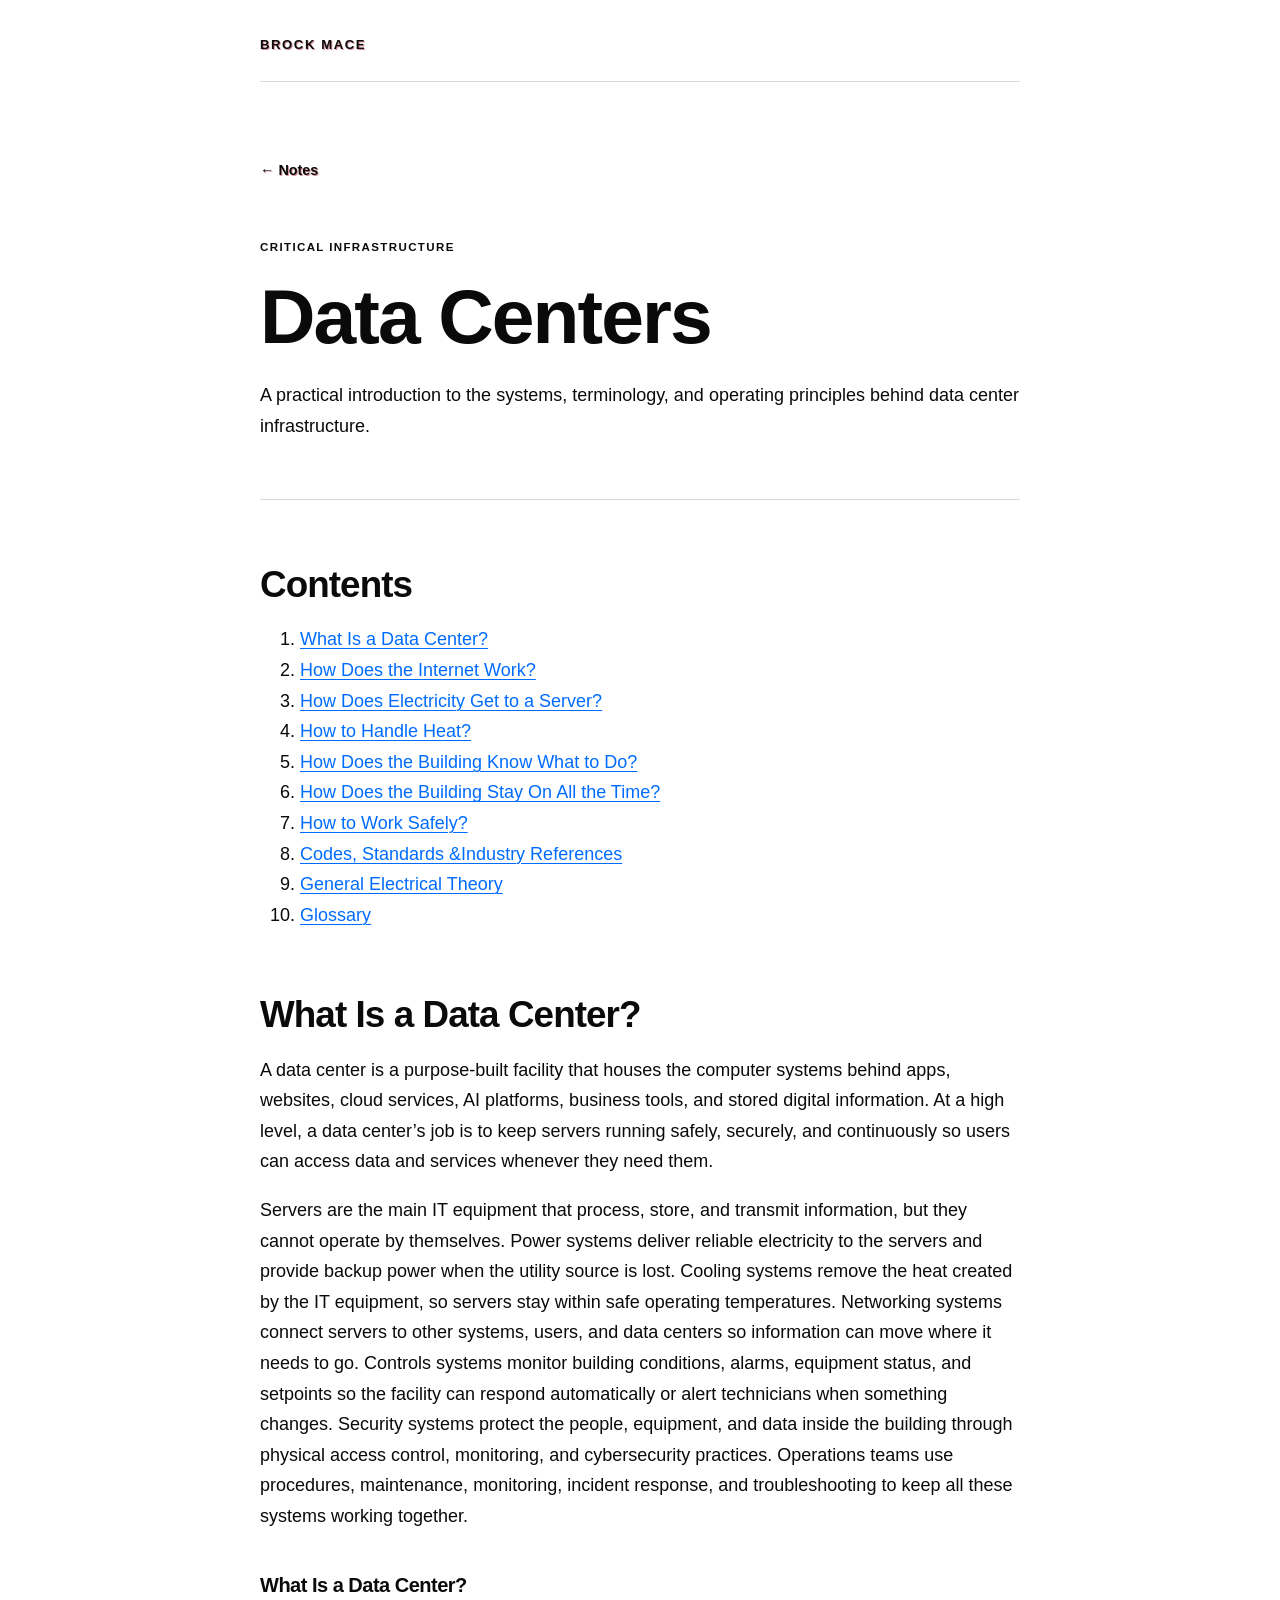
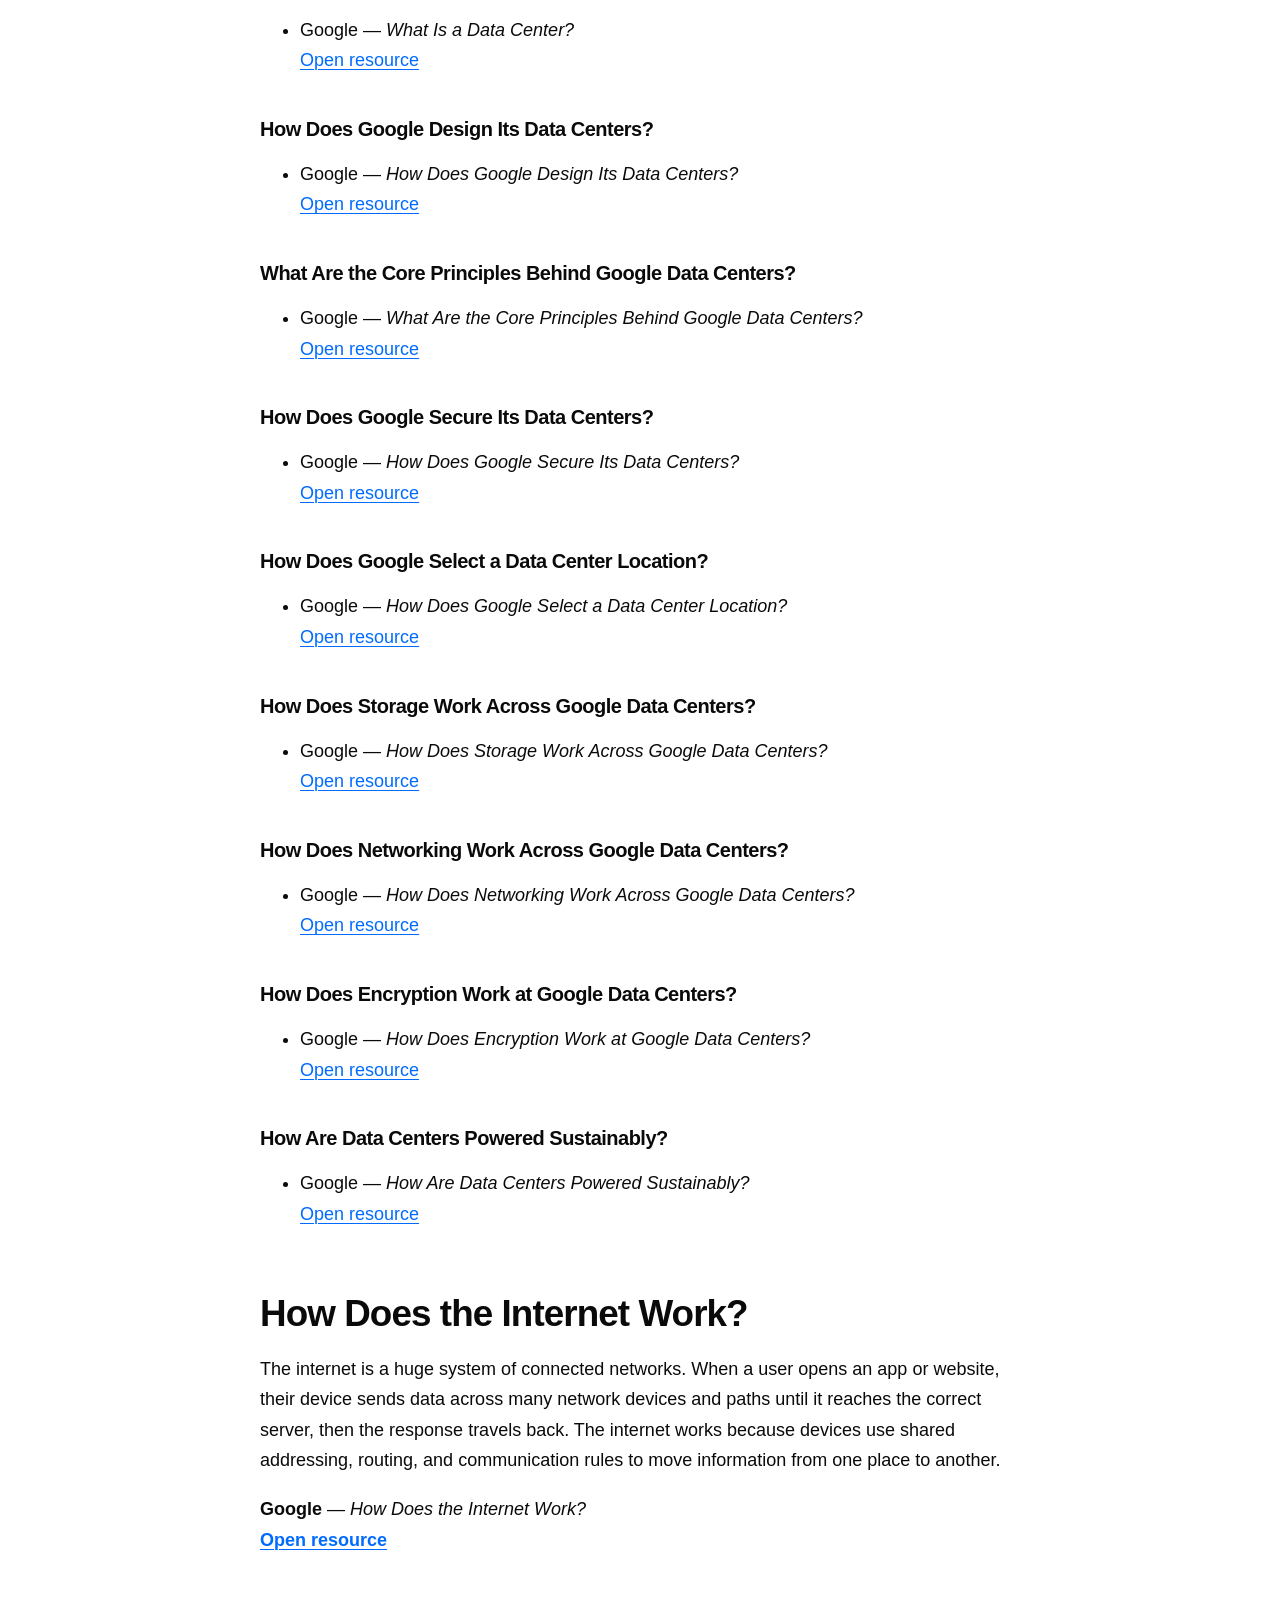
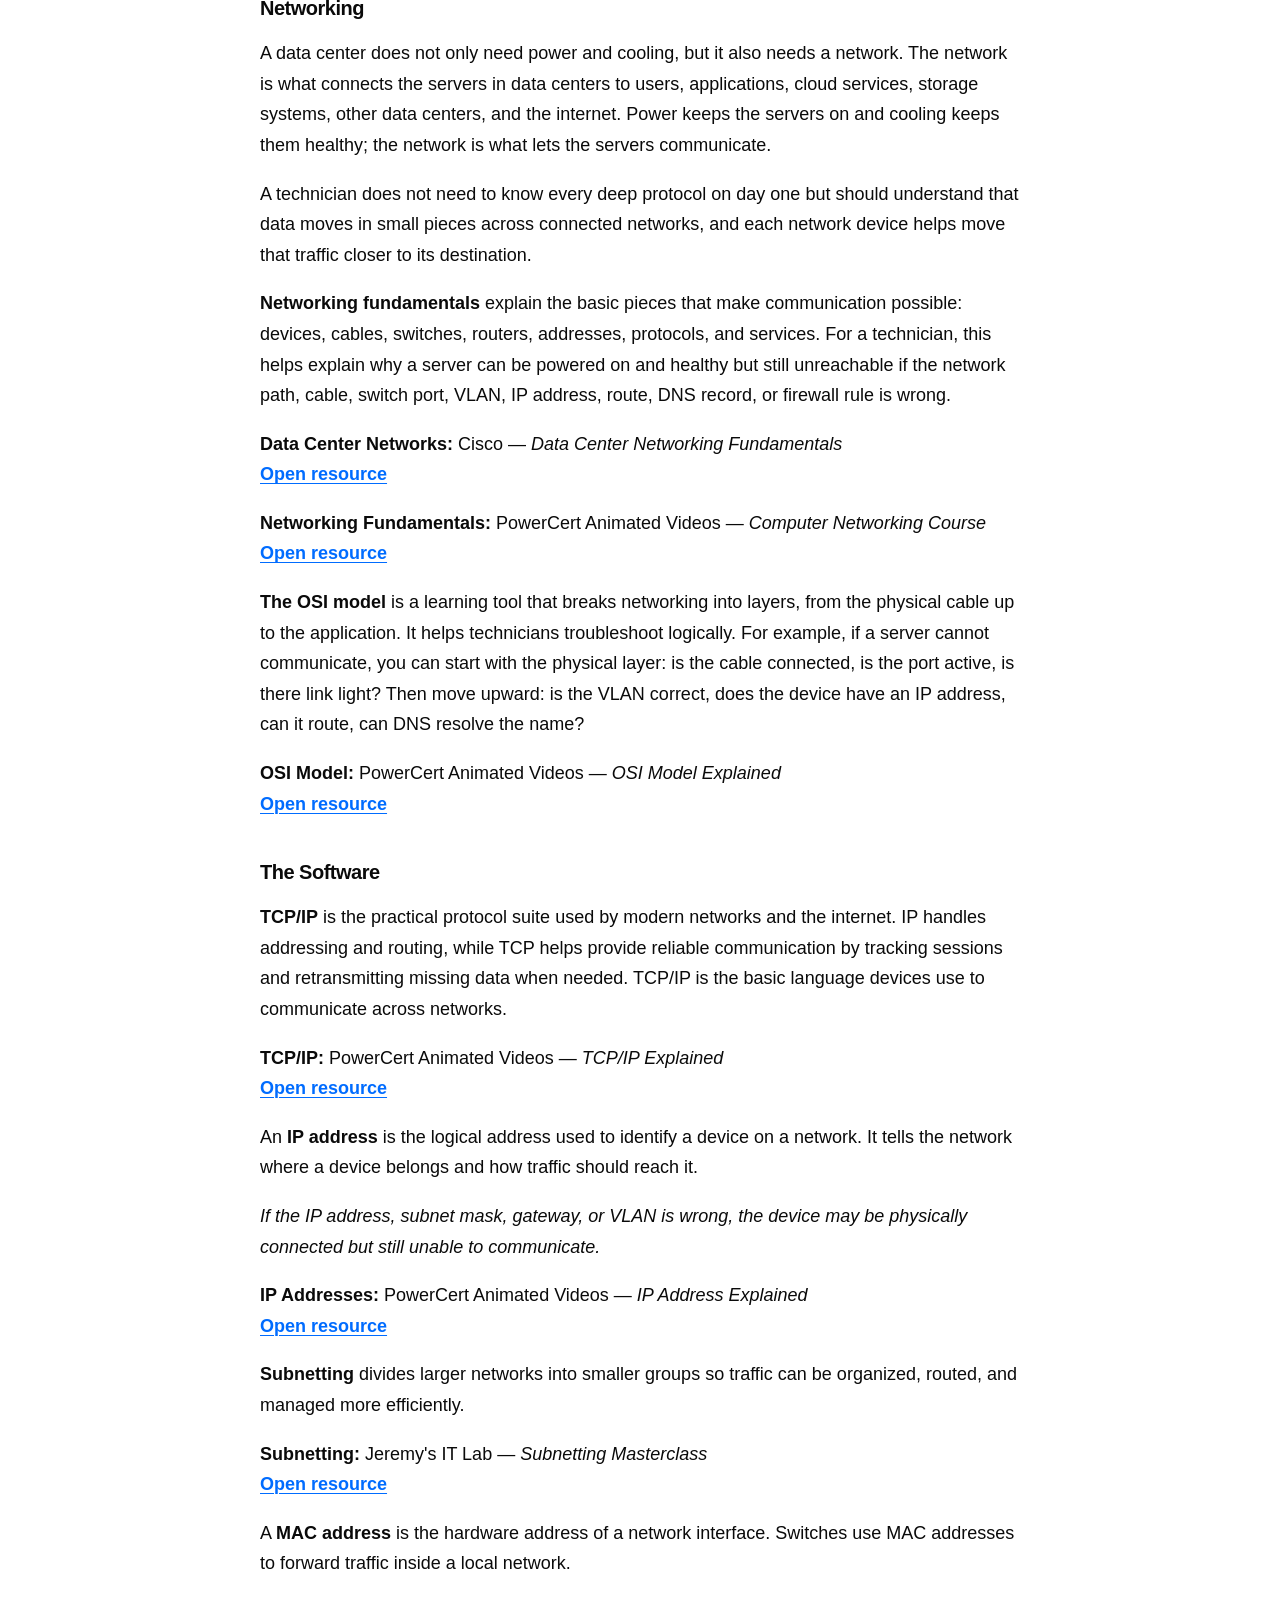
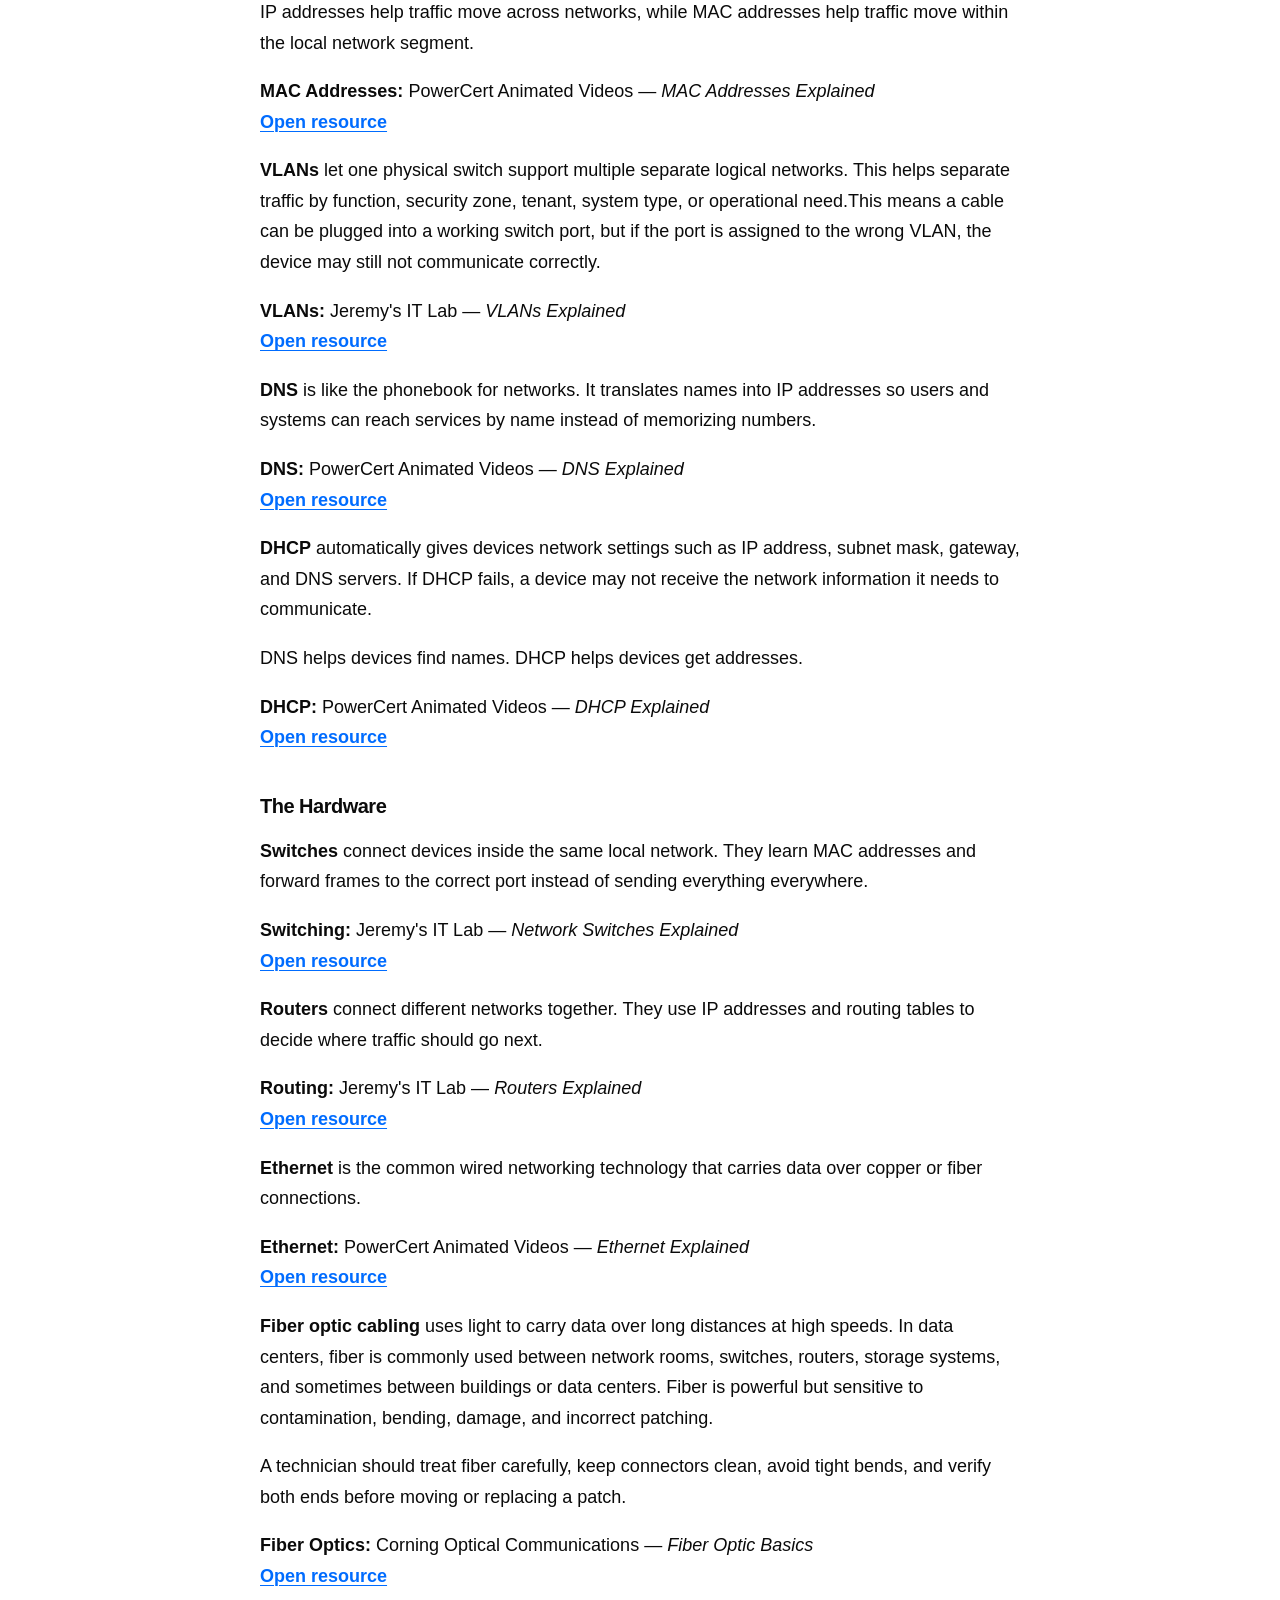
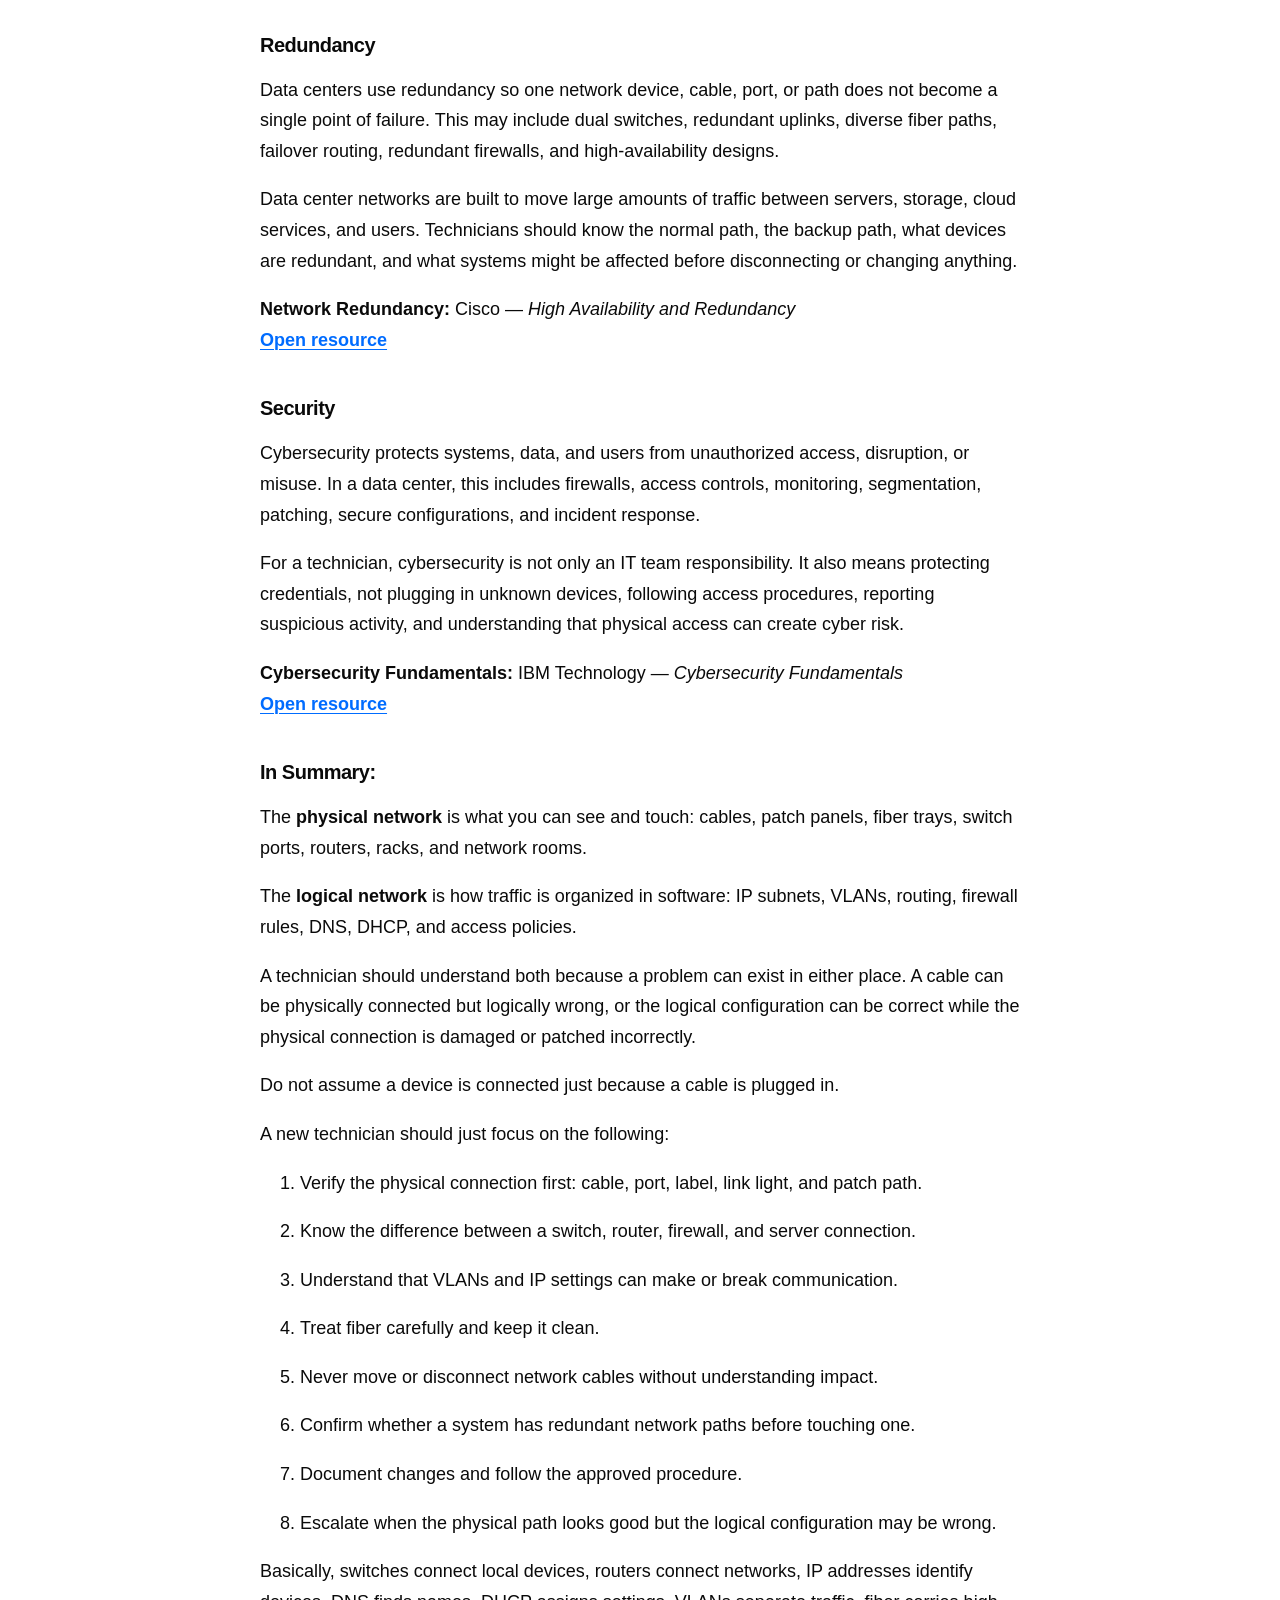
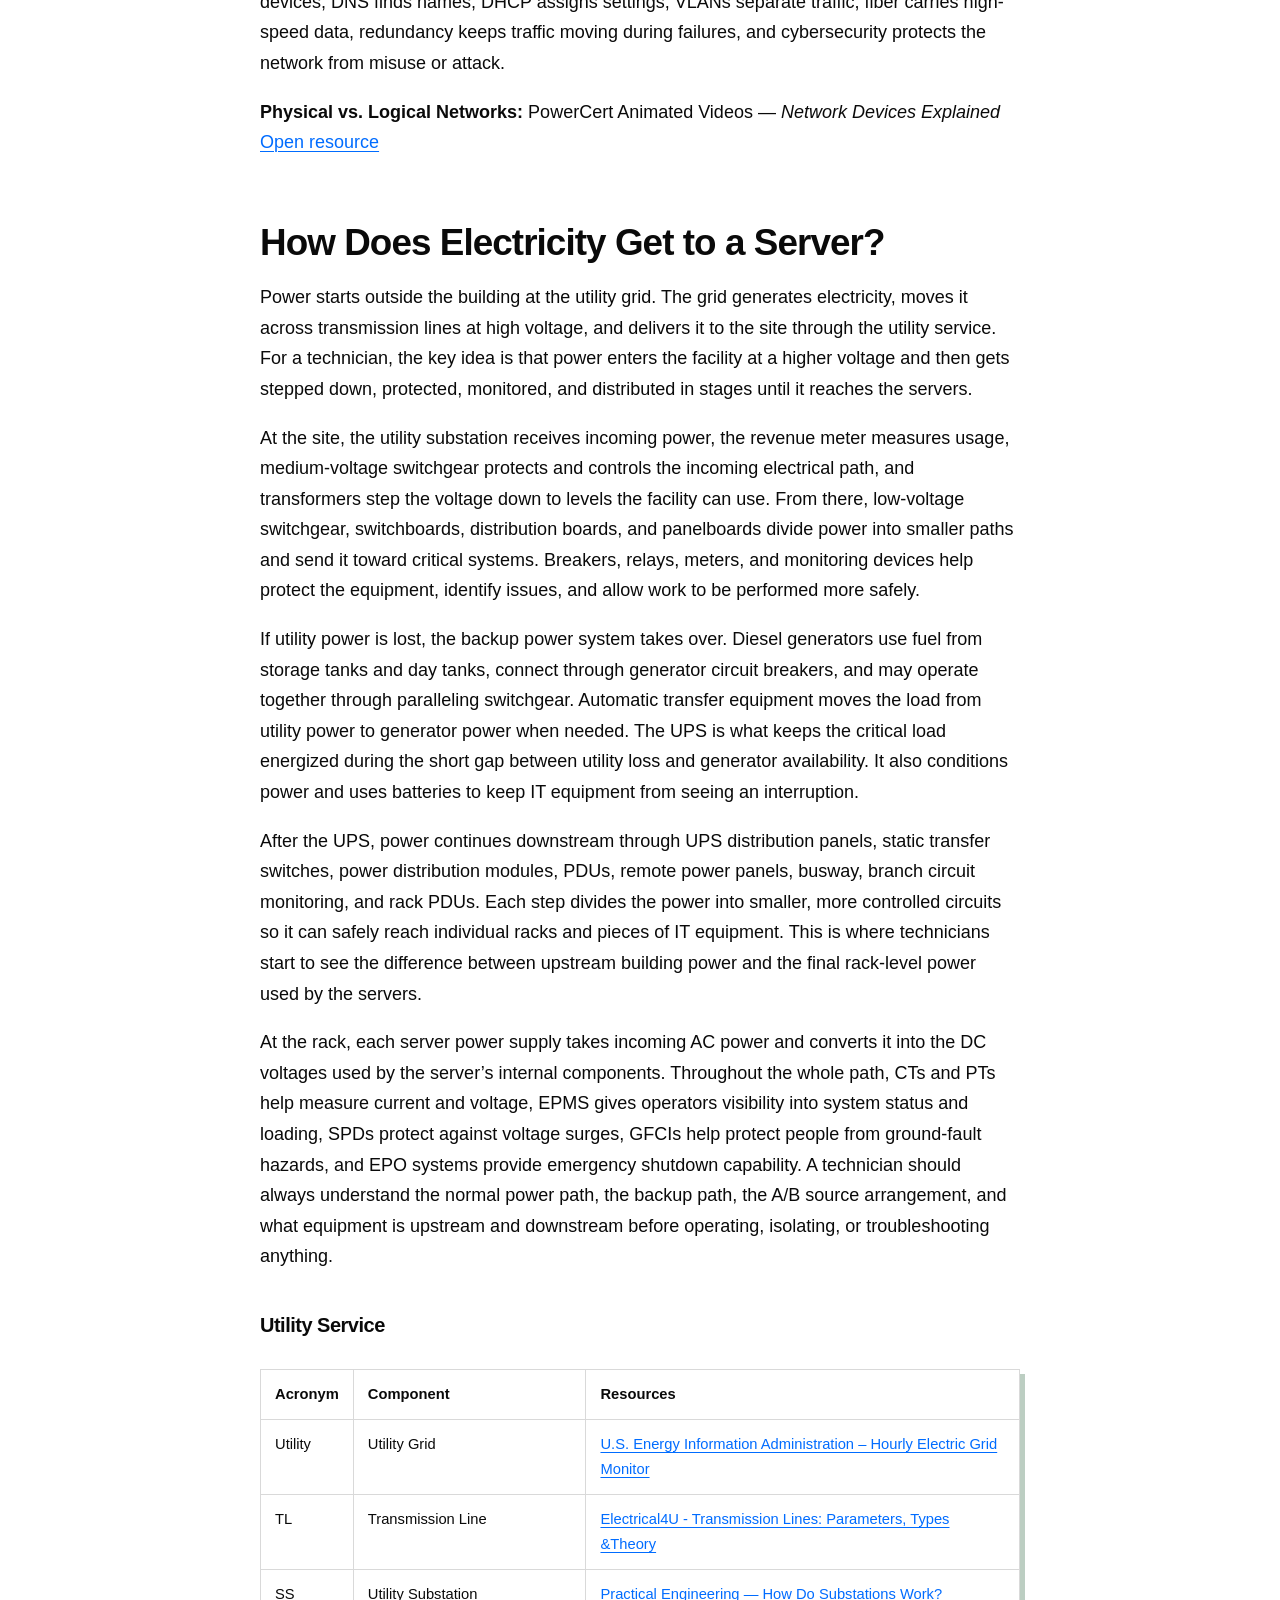
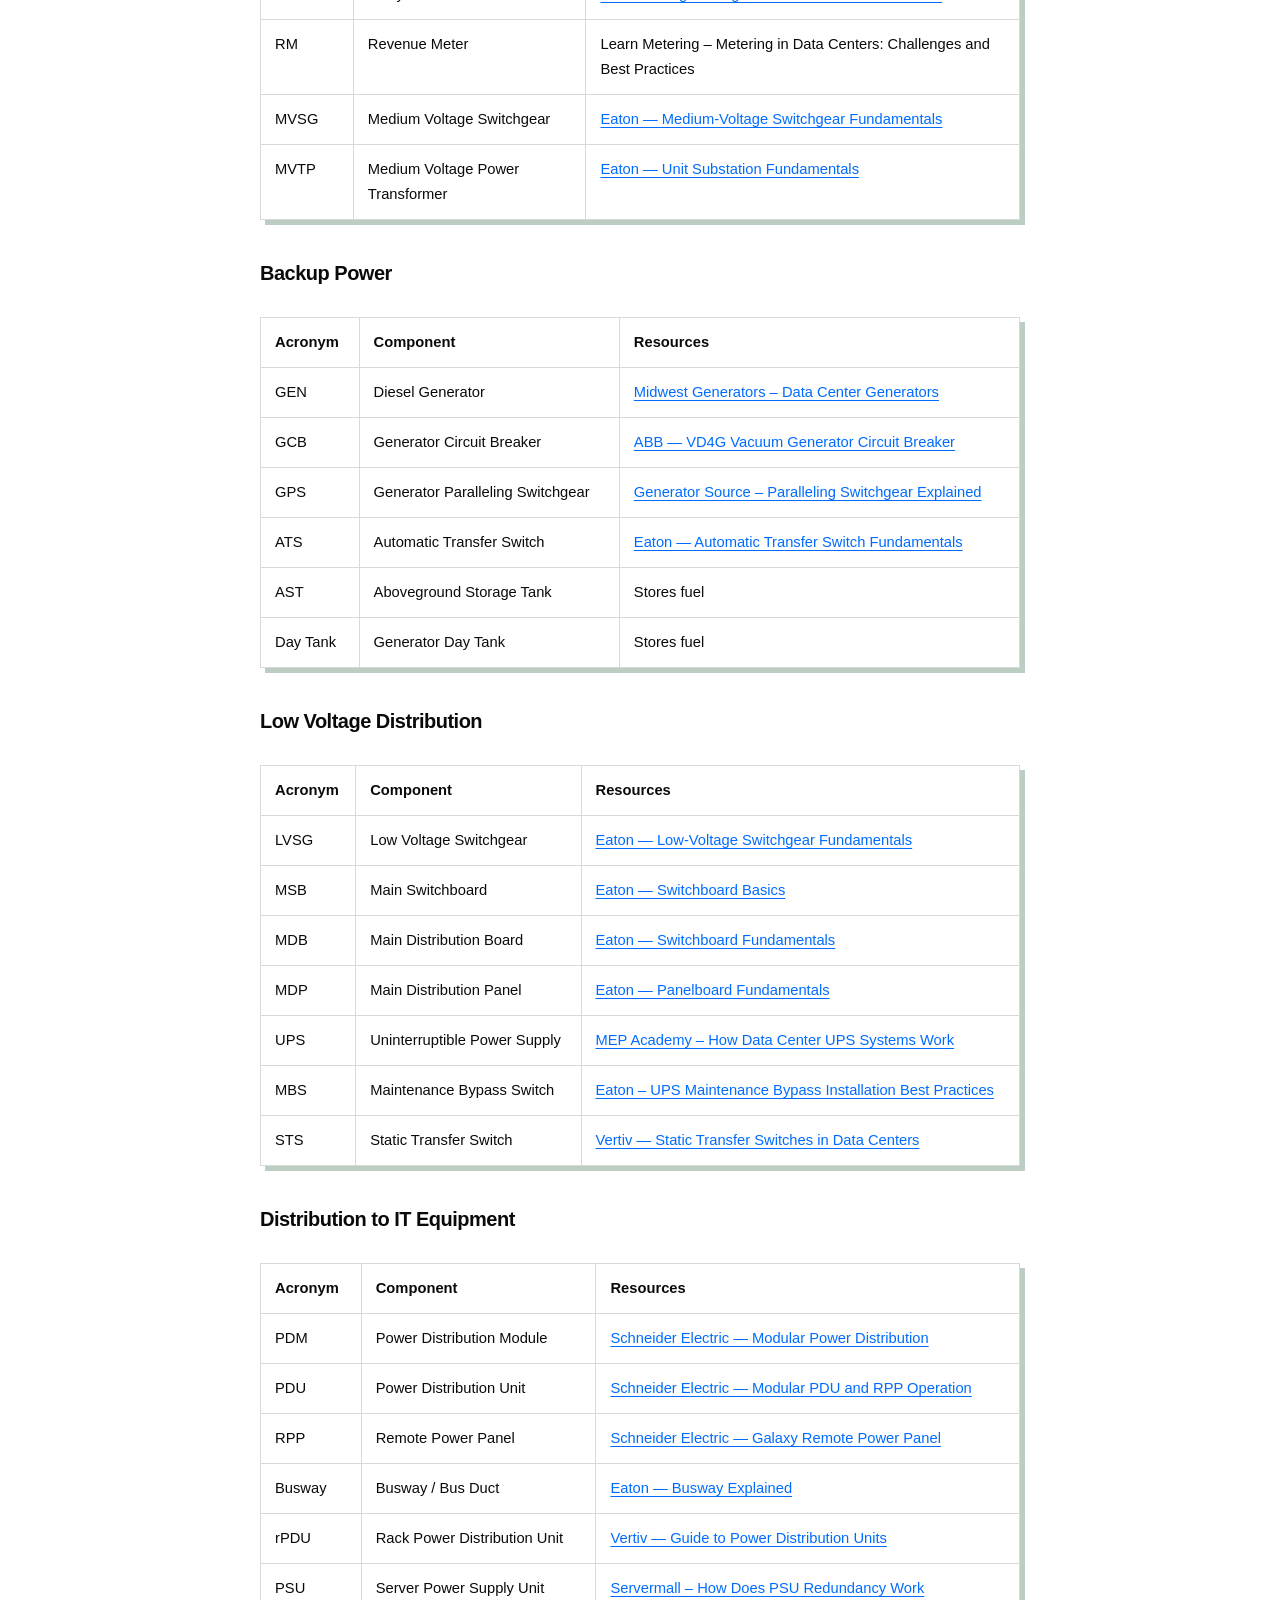
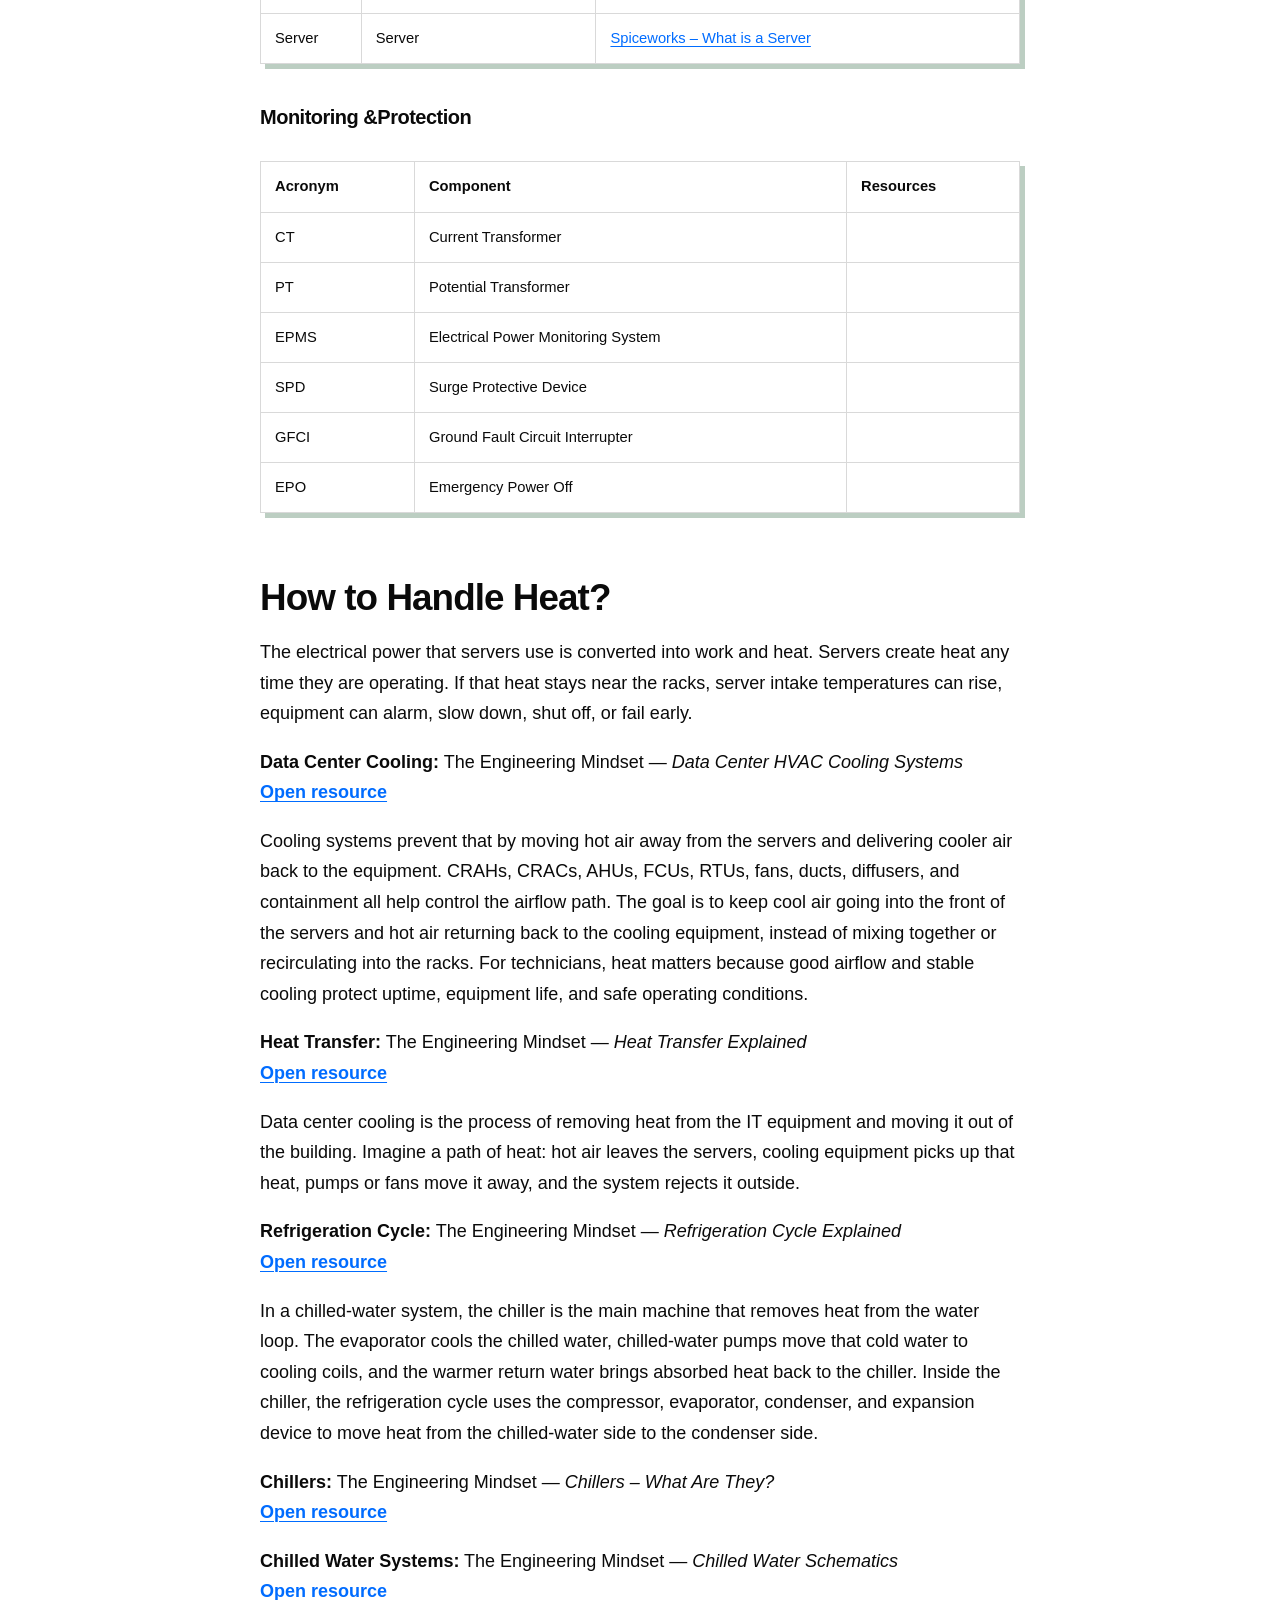
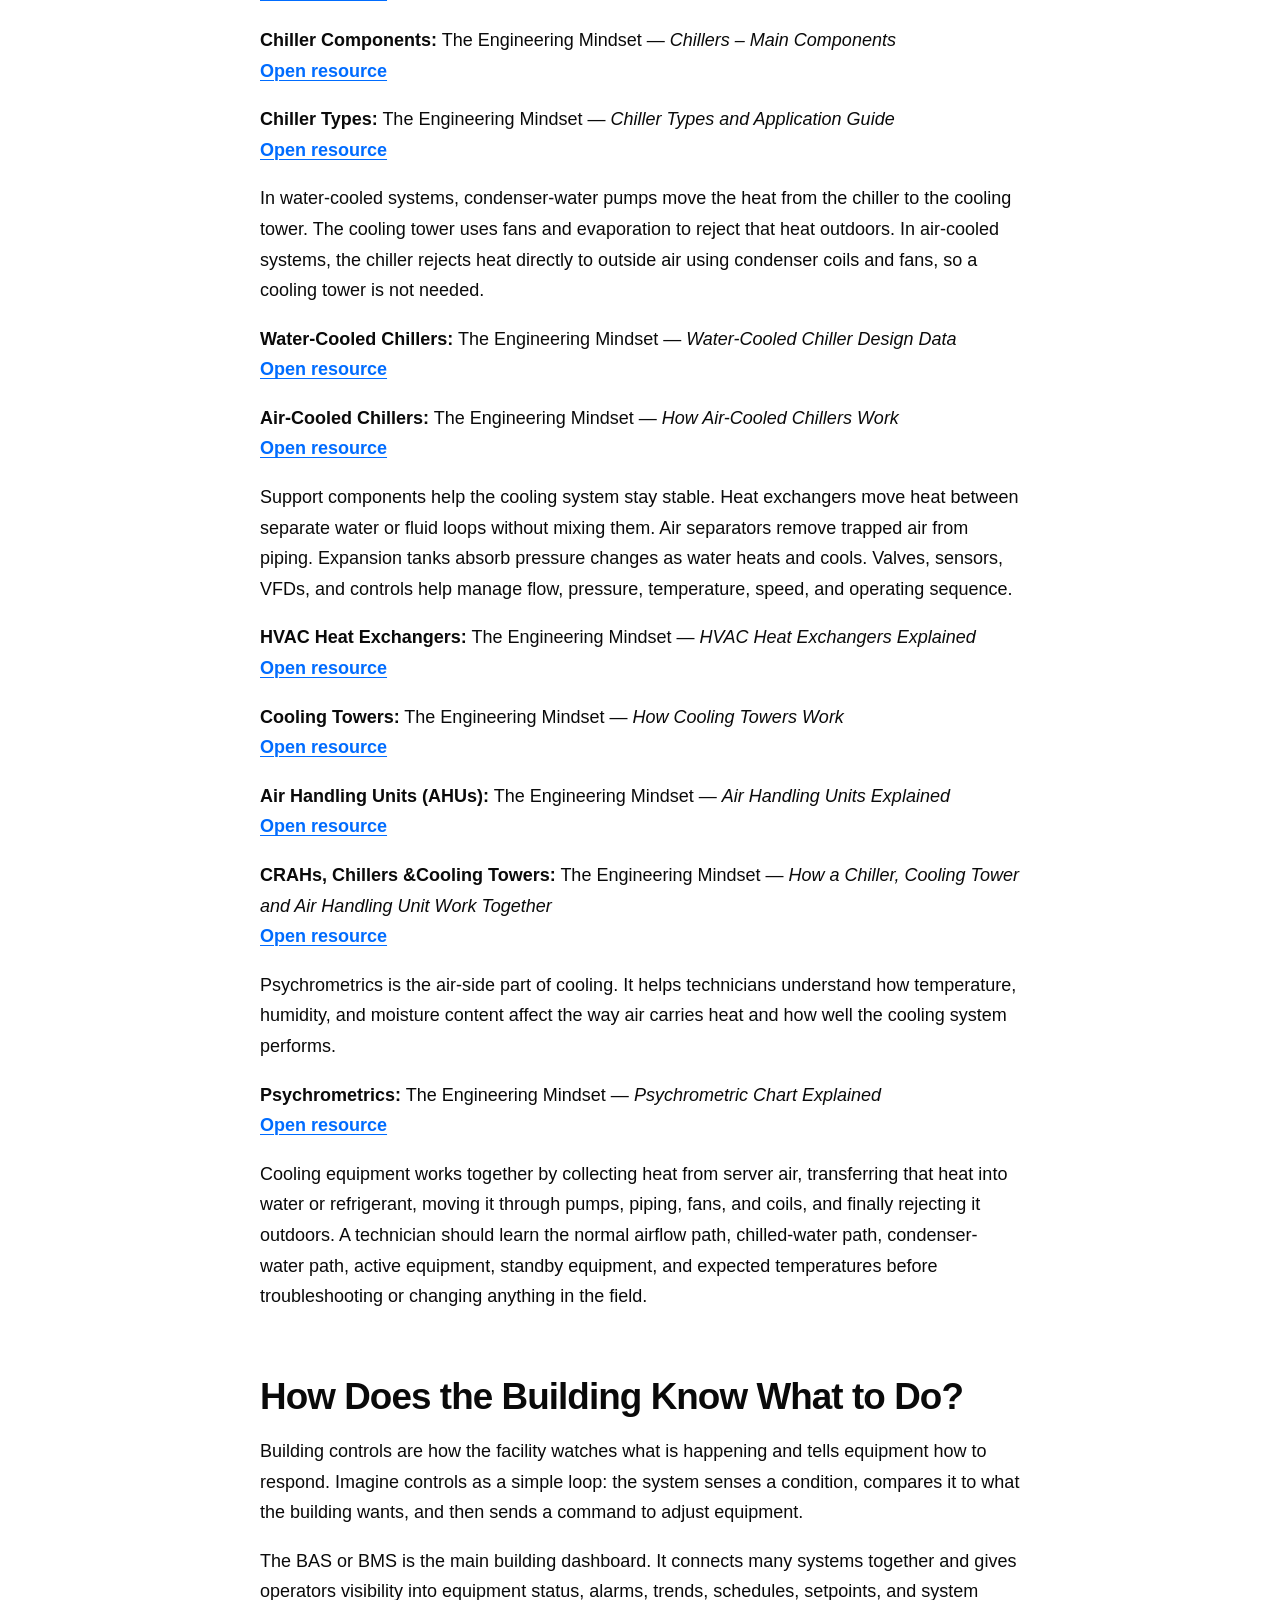
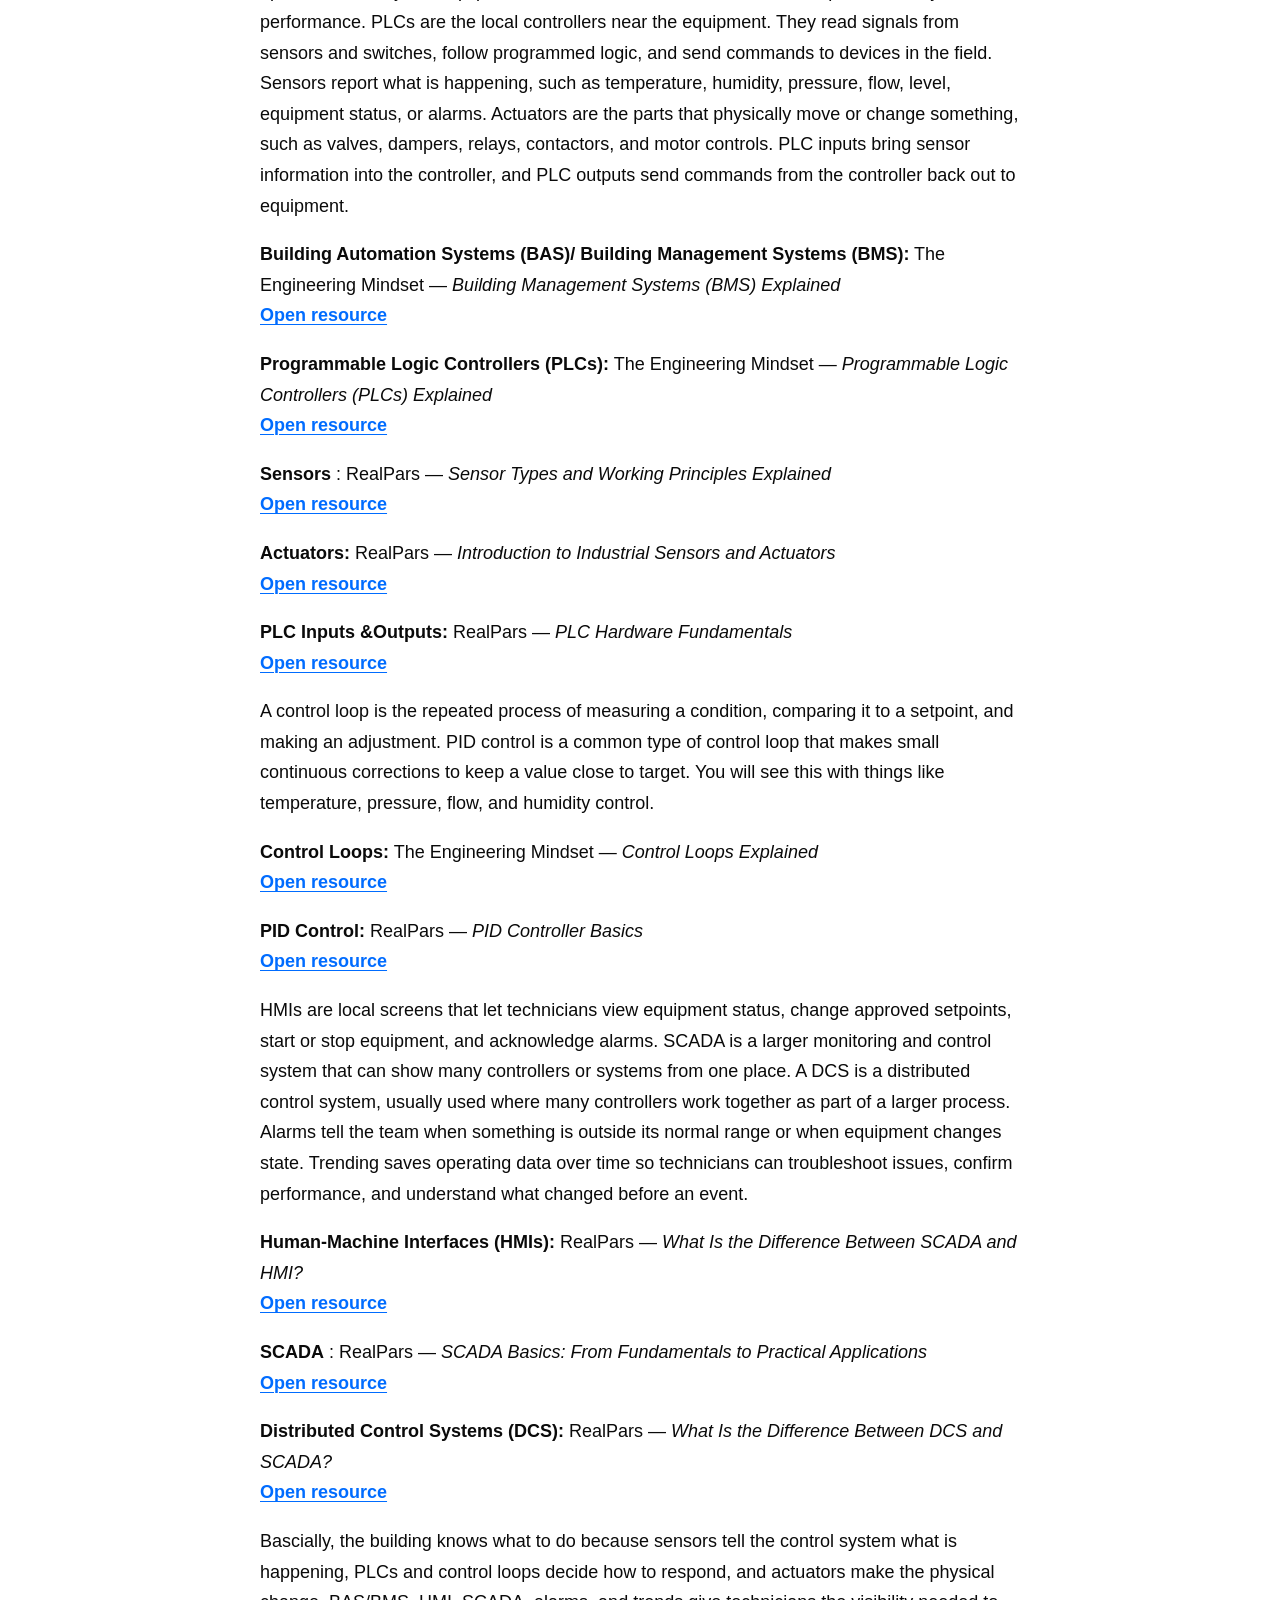
==== commit 9eed7d7b: "Update Data center article" ====
--- a/data-centers/index.html
+++ b/data-centers/index.html
@@ -15,1806 +15,3349 @@
             <a class="back-link" href="../">← Notes</a>
             <header class="note-header">
                 <p class="eyebrow">Critical Infrastructure</p>
-                <h1>Data Center Field Guide</h1>
-                <p class="lede">Power, cooling, controls, networking, safety, and the work of keeping critical systems running.</p>
-                <p class="meta">
-                    <span>Note</span>
-                    <span>Updated July 2026</span>
-                </p>
-            </header>
-            <p class="handle">Every data-center system exists to do one of five jobs: deliver power, remove heat, move information, protect equipment, or keep the first four running.</p>
-            <nav class="toc" aria-label="Table of contents">
-                <h2>Contents</h2>
-                <ol>
-                    <li>
-                        <a href="#glossary">Glossary</a>
-                    </li>
-                    <li>
-                        <a href="#section-1-what-is-a-data-center">1 - What Is a Data Center?</a>
-                    </li>
-                    <li>
-                        <a href="#section-2-how-does-electricity-get-to-a-server">2 - How Does Electricity Get to a Server?</a>
-                    </li>
-                    <li>
-                        <a href="#section-3-how-to-manage-heat">3 - How to Manage Heat?</a>
-                    </li>
-                    <li>
-                        <a href="#section-4-how-does-the-building-know-what-to-do">4 - How Does the Building Know What to Do?</a>
-                    </li>
-                    <li>
-                        <a href="#section-5-how-does-the-building-stay-on-all-the-time">5 - How Does the Building Stay On All the Time?</a>
-                    </li>
-                    <li>
-                        <a href="#section-6-how-do-engineers-work-safely">6 - How Do Engineers Work Safely?</a>
-                    </li>
-                    <li>
-                        <a href="#section-7-how-do-servers-communicate">7 - How Do Servers Communicate?</a>
-                    </li>
-                    <li>
-                        <a href="#section-9-codes-standards-and-industry-references">9 - Codes, Standards &amp;Industry References</a>
-                    </li>
-                    <li>
-                        <a href="#x-general-electrical-theory">X - General Electrical Theory?</a>
-                    </li>
-                </ol>
-            </nav>
-            <article>
-                <h2 id="glossary">Glossary</h2>
-                <table>
-                    <thead>
-                        <tr>
-                            <th scope="col">Acronym</th>
-                            <th scope="col">Term</th>
-                            <th scope="col">Category</th>
-                            <th scope="col">Definition</th>
-                        </tr>
-                    </thead>
-                    <tbody>
-                        <tr>
-                            <td>AC</td>
-                            <td>Air Compressor</td>
-                            <td>Fire Protection</td>
-                            <td>Fire protection equipment acronym listed for air compressor.</td>
-                        </tr>
-                        <tr>
-                            <td>ACC</td>
-                            <td>Air-Cooled Chiller</td>
-                            <td>Mechanical</td>
-                            <td>Refrigeration system that lowers fluid temperature and rejects heat outdoors using fans instead of cooling towers.</td>
-                        </tr>
-                        <tr>
-                            <td>ACCU</td>
-                            <td>Air-Cooled Condensing Unit</td>
-                            <td>Mechanical</td>
-                            <td>Packaged outdoor component that expels absorbed indoor heat to the outside atmosphere and houses the compressor, condenser coil, and fan.</td>
-                        </tr>
-                        <tr>
-                            <td>ACU</td>
-                            <td>Air Conditioning Unit</td>
-                            <td>Mechanical</td>
-                            <td>Generic term for an air conditioning unit, such as an AHU, FCU, or other unit that provides airflow and air conditioning to a room.</td>
-                        </tr>
-                        <tr>
-                            <td>ADC</td>
-                            <td>Adiabatic Dry Cooler Units</td>
-                            <td>Mechanical</td>
-                            <td>Closed-loop dry cooler units that use evaporation to pre-cool air flowing through the coil.</td>
-                        </tr>
-                        <tr>
-                            <td>AFM</td>
-                            <td>Air Flow Measuring Device</td>
-                            <td>Mechanical</td>
-                            <td>Instrument used to measure the rate of air movement in CFM, L/s, or m/s for HVAC, ventilation, fire protection, and environmental monitoring.</td>
-                        </tr>
-                        <tr>
-                            <td>AHU</td>
-                            <td>Air Handling Unit</td>
-                            <td>Mechanical</td>
-                            <td>Unit that conditions and distributes large volumes of air to support temperature control, humidity regulation, filtration, and air circulation.</td>
-                        </tr>
-                        <tr>
-                            <td>AS</td>
-                            <td>Air Separators</td>
-                            <td>Mechanical</td>
-                            <td>Devices that eliminate entrained air from closed-loop heating and cooling piping systems.</td>
-                        </tr>
-                        <tr>
-                            <td>BD</td>
-                            <td>Back Draft Damper</td>
-                            <td>Mechanical</td>
-                            <td>Mechanical damper installed in ducts to prevent reverse airflow while allowing air to move in the intended direction.</td>
-                        </tr>
-                        <tr>
-                            <td>BMS</td>
-                            <td>Building Management System Panel</td>
-                            <td>Mechanical</td>
-                            <td>System/panel associated with building systems such as HVAC maintenance, fire detection, security, access control, smoke control, indoor air quality, and energy management.</td>
-                        </tr>
-                        <tr>
-                            <td>BP</td>
-                            <td>Booster Water Pump</td>
-                            <td>Plumbing</td>
-                            <td>Pump system designed to increase and maintain water pressure in plumbing, cooling, or distribution networks.</td>
-                        </tr>
-                        <tr>
-                            <td>BSU</td>
-                            <td>Branch Selector Unit</td>
-                            <td>Mechanical</td>
-                            <td>Variable refrigerant flow branch selector unit listed for VRF systems.</td>
-                        </tr>
-                        <tr>
-                            <td>BUS</td>
-                            <td>IT Busway</td>
-                            <td>Electrical</td>
-                            <td>Prefabricated modular electrical distribution system that delivers power to IT equipment using enclosed busbars.</td>
-                        </tr>
-                        <tr>
-                            <td>CD</td>
-                            <td>Ceiling Diffuser</td>
-                            <td>Mechanical</td>
-                            <td>HVAC component used to distribute conditioned air evenly throughout a room.</td>
-                        </tr>
-                        <tr>
-                            <td>CDWR</td>
-                            <td>Condenser Water Return</td>
-                            <td>Mechanical</td>
-                            <td>Condenser-water return side shown in the chilled-water system diagram.</td>
-                        </tr>
-                        <tr>
-                            <td>CDWS</td>
-                            <td>Condenser Water Supply</td>
-                            <td>Mechanical</td>
-                            <td>Condenser-water supply side shown in the chilled-water system diagram.</td>
-                        </tr>
-                        <tr>
-                            <td>CFM</td>
-                            <td>Cubic Feet per Minute</td>
-                            <td>Mechanical</td>
-                            <td>Volume of air moved or supplied by equipment per minute; calculated as velocity multiplied by area.</td>
-                        </tr>
-                        <tr>
-                            <td>CH</td>
-                            <td>Chillers</td>
-                            <td>Mechanical</td>
-                            <td>Machine that removes heat from a liquid coolant using vapor-compression, adsorption, or absorption refrigeration cycles.</td>
-                        </tr>
-                        <tr>
-                            <td>CHWP</td>
-                            <td>Chilled Water Pumps</td>
-                            <td>Mechanical</td>
-                            <td>Pumps that circulate chilled water in a closed chilled-water system.</td>
-                        </tr>
-                        <tr>
-                            <td>CHWR</td>
-                            <td>Chilled Water Return</td>
-                            <td>Mechanical</td>
-                            <td>Water that returns to the chiller plant after absorbing heat from building cooling coils.</td>
-                        </tr>
-                        <tr>
-                            <td>CHWS</td>
-                            <td>Chilled Water Supply</td>
-                            <td>Mechanical</td>
-                            <td>Distribution of cold water to cooling applications within a building or system.</td>
-                        </tr>
-                        <tr>
-                            <td>COND</td>
-                            <td>Condenser</td>
-                            <td>Mechanical</td>
-                            <td>Condenser component shown in the chilled-water diagram as part of the chiller system.</td>
-                        </tr>
-                        <tr>
-                            <td>CP</td>
-                            <td>Condenser Pump</td>
-                            <td>Mechanical</td>
-                            <td>Pump that circulates cooling water through a condenser heat exchanger coil.</td>
-                        </tr>
-                        <tr>
-                            <td>CPP</td>
-                            <td>Chiller Power Panel</td>
-                            <td>Electrical</td>
-                            <td>Central electrical enclosure on a chiller that manages, distributes, and protects high-voltage power for compressors, pumps, fans, and controls.</td>
-                        </tr>
-                        <tr>
-                            <td>CRAC</td>
-                            <td>Computer Room Air Conditioner</td>
-                            <td>Mechanical</td>
-                            <td>Air conditioner designed for computer rooms with higher sensible cooling capacity and targeted cooling.</td>
-                        </tr>
-                        <tr>
-                            <td>CRAH</td>
-                            <td>Computer Room Air Handler</td>
-                            <td>Mechanical</td>
-                            <td>HVAC unit used in data centers to cool equipment by circulating air.</td>
-                        </tr>
-                        <tr>
-                            <td>CT</td>
-                            <td>Cooling Tower</td>
-                            <td>Mechanical</td>
-                            <td>Evaporative heat rejection device used in water-cooled HVAC systems to remove excess heat from building or process operations.</td>
-                        </tr>
-                        <tr>
-                            <td>CU</td>
-                            <td>Condensing Unit</td>
-                            <td>Mechanical</td>
-                            <td>Outdoor component of a split refrigeration or air-conditioning system that houses the compressor, condenser coil, fan, and controls.</td>
-                        </tr>
-                        <tr>
-                            <td>CWP</td>
-                            <td>Condenser Water Pumps</td>
-                            <td>Mechanical</td>
-                            <td>Pumps that circulate cooling water between a water-cooled chiller condenser and a heat rejection device, such as a cooling tower.</td>
-                        </tr>
-                        <tr>
-                            <td>DOAS</td>
-                            <td>Dedicated Outdoor Air System</td>
-                            <td>Mechanical</td>
-                            <td>Rooftop system that brings in, conditions, and delivers fresh outdoor air directly to indoor spaces.</td>
-                        </tr>
-                        <tr>
-                            <td>ECS</td>
-                            <td>Engineered Corrosion Solutions Nitrogen Generator</td>
-                            <td>Fire Protection</td>
-                            <td>Nitrogen generator system used to mitigate internal corrosion in fire sprinkler piping.</td>
-                        </tr>
-                        <tr>
-                            <td>EF</td>
-                            <td>Exhaust Fans</td>
-                            <td>Mechanical</td>
-                            <td>Fans that remove stale, warm, or humid air from indoor spaces and expel it outside.</td>
-                        </tr>
-                        <tr>
-                            <td>EOP</td>
-                            <td>Emergency Operating Procedure</td>
-                            <td>Operations</td>
-                            <td>Documented protocol for responding to critical or emergency situations to maintain operational continuity.</td>
-                        </tr>
-                        <tr>
-                            <td>EPMS</td>
-                            <td>Electrical Power Monitoring System</td>
-                            <td>Electrical</td>
-                            <td>Monitoring system used to track electrical load, breaker status, and power quality within the facility.</td>
-                        </tr>
-                        <tr>
-                            <td>ERCS</td>
-                            <td>Emergency Responder Radio Communication System Panel</td>
-                            <td>Fire Protection</td>
-                            <td>Panel acronym listed for emergency responder radio communication system.</td>
-                        </tr>
-                        <tr>
-                            <td>ESEW</td>
-                            <td>Emergency Shower / Eye / Face Wash Station</td>
-                            <td>Plumbing / Safety</td>
-                            <td>Station used to quickly flush hazardous chemicals, dust, or particles from skin, eyes, or face during exposure events.</td>
-                        </tr>
-                        <tr>
-                            <td>ESS</td>
-                            <td>Energy Storage System</td>
-                            <td>Electrical</td>
-                            <td>Technology that captures and stores energy for later use to balance supply and demand, support reliability, reduce cost, and improve sustainability.</td>
-                        </tr>
-                        <tr>
-                            <td>ET</td>
-                            <td>Expansion Tanks</td>
-                            <td>Mechanical</td>
-                            <td>Tanks that absorb expansion and contraction of water to manage pressure and protect closed-loop systems.</td>
-                        </tr>
-                        <tr>
-                            <td>EWC</td>
-                            <td>Electric Water Cooler</td>
-                            <td>Plumbing</td>
-                            <td>Plumbing equipment acronym listed for electric water cooler.</td>
-                        </tr>
-                        <tr>
-                            <td>FAAP</td>
-                            <td>Fire Alarm Annunciator Panel</td>
-                            <td>Fire Protection</td>
-                            <td>Central display and control interface that provides visual and audible notification of fire detection events by zone, device, or floor.</td>
-                        </tr>
-                        <tr>
-                            <td>FACP</td>
-                            <td>Fire Alarm Control Panel</td>
-                            <td>Fire Protection</td>
-                            <td>Centralized panel that monitors and manages fire detection systems, alarms, and suppression zones.</td>
-                        </tr>
-                        <tr>
-                            <td>FCU</td>
-                            <td>Fan Coil Unit</td>
-                            <td>Mechanical</td>
-                            <td>Compact HVAC device consisting of a fan and heat exchanger coil used for heating or cooling.</td>
-                        </tr>
-                        <tr>
-                            <td>FCW</td>
-                            <td>Fan Coil Wall</td>
-                            <td>Mechanical</td>
-                            <td>Configuration of high-capacity fan coil units designed for perimeter use in data centers.</td>
-                        </tr>
-                        <tr>
-                            <td>FOST</td>
-                            <td>Fuel Oil Storage Tank</td>
-                            <td>Fire Protection</td>
-                            <td>Fire protection equipment acronym listed for fuel oil storage tank.</td>
-                        </tr>
-                        <tr>
-                            <td>FP</td>
-                            <td>Fire Pumps</td>
-                            <td>Fire Protection</td>
-                            <td>Pumps that boost water pressure and flow rate to support fire suppression systems.</td>
-                        </tr>
-                        <tr>
-                            <td>FPC</td>
-                            <td>Fire Pump Controllers</td>
-                            <td>Fire Protection</td>
-                            <td>Electrical control panels that automatically start, monitor, and manage fire pump operation.</td>
-                        </tr>
-                        <tr>
-                            <td>GEN</td>
-                            <td>Generators</td>
-                            <td>Electrical</td>
-                            <td>Devices that convert mechanical energy into electrical energy through electromagnetic induction for backup, emergency, prime, or load-support power.</td>
-                        </tr>
-                        <tr>
-                            <td>HCP</td>
-                            <td>Humidifier Control Box / Panel</td>
-                            <td>Mechanical</td>
-                            <td>Control system that manages humidifier operation using sensors, relays, interfaces, and safety functions.</td>
-                        </tr>
-                        <tr>
-                            <td>HMI</td>
-                            <td>Human Machine Interface</td>
-                            <td>Mechanical / Controls</td>
-                            <td>User interface or dashboard that allows operators to monitor, control, and interact with machines, systems, or automation equipment.</td>
-                        </tr>
-                        <tr>
-                            <td>HUM</td>
-                            <td>Humidifiers</td>
-                            <td>Mechanical</td>
-                            <td>Devices that add moisture to air to maintain relative humidity levels for equipment protection and environmental control.</td>
-                        </tr>
-                        <tr>
-                            <td>HWP</td>
-                            <td>Hot Water Pump</td>
-                            <td>Mechanical</td>
-                            <td>Pump that circulates heated water through hydronic heating systems, boilers, radiators, underfloor heating, or heat exchangers.</td>
-                        </tr>
-                        <tr>
-                            <td>HX</td>
-                            <td>Heat Exchangers</td>
-                            <td>Mechanical</td>
-                            <td>Devices that transfer thermal energy between fluids without mixing them.</td>
-                        </tr>
-                        <tr>
-                            <td>IDF</td>
-                            <td>Intermediate Distribution Frame</td>
-                            <td>IT / Telecom</td>
-                            <td>Telecommunications wiring closet or rack located between the MDF and end-user devices.</td>
-                        </tr>
-                        <tr>
-                            <td>IDU</td>
-                            <td>Indoor Unit</td>
-                            <td>Mechanical</td>
-                            <td>Indoor component of a split-system or VRF air-conditioning setup that works with an outdoor unit to regulate indoor climate.</td>
-                        </tr>
-                        <tr>
-                            <td>IT</td>
-                            <td>Information Technology</td>
-                            <td>IT / Telecom</td>
-                            <td>Used in the page to describe data center technology loads, IT busways, IT equipment, IT POE, and IT rooms.</td>
-                        </tr>
-                        <tr>
-                            <td>JP</td>
-                            <td>Jockey Pumps</td>
-                            <td>Fire Protection</td>
-                            <td>Small low-capacity pump that maintains pressure in sprinkler or standpipe fire suppression systems.</td>
-                        </tr>
-                        <tr>
-                            <td>JPC</td>
-                            <td>Jockey Pump Controllers</td>
-                            <td>Fire Protection</td>
-                            <td>Fire protection equipment acronym listed for jockey pump controllers.</td>
-                        </tr>
-                        <tr>
-                            <td>LBB</td>
-                            <td>Load Bank Breaker</td>
-                            <td>Electrical</td>
-                            <td>Heavy-duty breaker or switchgear device used to isolate, connect, or disconnect a load bank during testing.</td>
-                        </tr>
-                        <tr>
-                            <td>LP</td>
-                            <td>Lighting Panels</td>
-                            <td>Electrical</td>
-                            <td>Electrical panels that distribute and protect power to lighting fixtures, receptacles, and small loads.</td>
-                        </tr>
-                        <tr>
-                            <td>M</td>
-                            <td>Mechanical or Plumbing Room / Closet</td>
-                            <td>Locator Prefix</td>
-                            <td>Mechanical or plumbing room/closet locator prefix.</td>
-                        </tr>
-                        <tr>
-                            <td>MAU</td>
-                            <td>Makeup Air Unit</td>
-                            <td>Mechanical</td>
-                            <td>Rooftop unit listed for makeup air systems.</td>
-                        </tr>
-                        <tr>
-                            <td>MBB</td>
-                            <td>Maintenance Bypass Breaker</td>
-                            <td>Electrical</td>
-                            <td>Heavy-duty breaker or switchgear assembly that allows isolation and bypassing of UPS equipment during service, testing, or repair.</td>
-                        </tr>
-                        <tr>
-                            <td>MBP</td>
-                            <td>Maintenance Bypass Panel</td>
-                            <td>Electrical</td>
-                            <td>Electrical distribution system designed to reroute power around a UPS during maintenance, repairs, or testing without interrupting critical loads.</td>
-                        </tr>
-                        <tr>
-                            <td>MCP</td>
-                            <td>Modular Central Plants</td>
-                            <td>Mechanical</td>
-                            <td>Mechanical equipment acronym listed for modular central plants.</td>
-                        </tr>
-                        <tr>
-                            <td>MDB</td>
-                            <td>Main Distribution Board</td>
-                            <td>Electrical</td>
-                            <td>Referenced as another name for a main switchboard or as an upstream source for panels.</td>
-                        </tr>
-                        <tr>
-                            <td>MDF</td>
-                            <td>Main Distribution Frame</td>
-                            <td>IT / Telecom</td>
-                            <td>Referenced as the upstream telecommunications distribution frame relative to an IDF.</td>
-                        </tr>
-                        <tr>
-                            <td>MDP</td>
-                            <td>Mechanical Distribution Panels</td>
-                            <td>Electrical</td>
-                            <td>Electrical panelboards designed to distribute and control power to mechanical systems such as HVAC equipment, pumps, fans, and chillers.</td>
-                        </tr>
-                        <tr>
-                            <td>MOP</td>
-                            <td>Method of Procedure</td>
-                            <td>Operations</td>
-                            <td>Structured step-by-step guide used to execute complex operational tasks safely and consistently.</td>
-                        </tr>
-                        <tr>
-                            <td>MP</td>
-                            <td>Mechanical Panels</td>
-                            <td>Electrical</td>
-                            <td>Electrical panels associated with mechanical systems; paired with MDP in the glossary.</td>
-                        </tr>
-                        <tr>
-                            <td>MSB</td>
-                            <td>Main Switchboard</td>
-                            <td>Electrical</td>
-                            <td>Primary electrical distribution panel that receives power from utility service or generators and distributes it to downstream equipment.</td>
-                        </tr>
-                        <tr>
-                            <td>MV</td>
-                            <td>Medium Voltage</td>
-                            <td>Electrical</td>
-                            <td>Electrical power systems operating between 1 kV and 35 kV.</td>
-                        </tr>
-                        <tr>
-                            <td>MVS</td>
-                            <td>Medium Voltage Switchgear</td>
-                            <td>Electrical</td>
-                            <td>Central electrical control and protection system that manages, distributes, monitors, and protects medium-voltage power flow.</td>
-                        </tr>
-                        <tr>
-                            <td>MVTP</td>
-                            <td>Medium Voltage Transfer Pair</td>
-                            <td>Electrical</td>
-                            <td>Redundant MV switching configuration that transfers between primary utility feeds and backup sources within an MUSB.</td>
-                        </tr>
-                        <tr>
-                            <td>NG</td>
-                            <td>Nitrogen Generators</td>
-                            <td>Fire Protection</td>
-                            <td>Fire protection equipment acronym listed for nitrogen generators.</td>
-                        </tr>
-                        <tr>
-                            <td>NPWP</td>
-                            <td>Non-Potable Water Pumps</td>
-                            <td>Mechanical</td>
-                            <td>Mechanical equipment acronym listed for non-potable water pumps.</td>
-                        </tr>
-                        <tr>
-                            <td>NPWRP</td>
-                            <td>Non-Potable Water Storage Recirculation Pumps</td>
-                            <td>Mechanical</td>
-                            <td>Mechanical equipment acronym listed for non-potable water storage recirculation pumps.</td>
-                        </tr>
-                        <tr>
-                            <td>NPWT</td>
-                            <td>Non-Potable Water Storage Tanks</td>
-                            <td>Mechanical</td>
-                            <td>Mechanical equipment acronym listed for non-potable water storage tanks.</td>
-                        </tr>
-                        <tr>
-                            <td>NVCP</td>
-                            <td>Nitrogen Purge Vent Control Panel</td>
-                            <td>Fire Protection</td>
-                            <td>Fire protection equipment acronym listed for nitrogen purge vent control panel.</td>
-                        </tr>
-                        <tr>
-                            <td>ODU</td>
-                            <td>Variable Refrigerant Flow Outdoor Condensing Units</td>
-                            <td>Mechanical</td>
-                            <td>Centralized heat rejection components in a VRF HVAC system; also known as VRF outdoor units.</td>
-                        </tr>
-                        <tr>
-                            <td>PDU</td>
-                            <td>Power Distribution Units</td>
-                            <td>Electrical</td>
-                            <td>Electrical panels that deliver, monitor, and control low-voltage power to IT equipment.</td>
-                        </tr>
-                        <tr>
-                            <td>POE</td>
-                            <td>Point of Entry</td>
-                            <td>IT / Telecom</td>
-                            <td>Central demarcation facility where IT cabling, power, and connectivity services first enter the data center.</td>
-                        </tr>
-                        <tr>
-                            <td>PQM</td>
-                            <td>Power Quality Meter</td>
-                            <td>Electrical</td>
-                            <td>Digital instrument that monitors, analyzes, and logs voltage, current, harmonics, and transients in MV and LV systems.</td>
-                        </tr>
-                        <tr>
-                            <td>RH</td>
-                            <td>Relative Humidity</td>
-                            <td>Mechanical</td>
-                            <td>Humidity level referenced for data center environmental control and humidifier operation.</td>
-                        </tr>
-                        <tr>
-                            <td>RO</td>
-                            <td>Reverse Osmosis Water System</td>
-                            <td>Mechanical</td>
-                            <td>Mechanical equipment acronym listed for reverse osmosis water system.</td>
-                        </tr>
-                        <tr>
-                            <td>RP</td>
-                            <td>Receptacle Panels</td>
-                            <td>Electrical</td>
-                            <td>Low-voltage distribution boards that provide branch circuit power to non-IT loads such as maintenance tools, lighting, office equipment, VRF controls, RO systems, and facility devices.</td>
-                        </tr>
-                        <tr>
-                            <td>RSTSDP</td>
-                            <td>Reverse Static Transfer Switch Distribution Panels</td>
-                            <td>Electrical</td>
-                            <td>LV distribution systems that automatically transfer critical IT loads from rack-level PDUs back to alternate power sources using SCRs.</td>
-                        </tr>
-                        <tr>
-                            <td>RTU</td>
-                            <td>Roof Top Unit</td>
-                            <td>Mechanical</td>
-                            <td>Self-contained packaged HVAC system mounted outdoors or on roofs to deliver conditioned air through ductwork.</td>
-                        </tr>
-                        <tr>
-                            <td>SCR</td>
-                            <td>Silicon-Controlled Rectifier</td>
-                            <td>Electrical</td>
-                            <td>Solid-state switching device referenced as the technology used in STS and reverse STS systems.</td>
-                        </tr>
-                        <tr>
-                            <td>SGA</td>
-                            <td>Supervisory Air Gas Analyzers</td>
-                            <td>Fire Protection</td>
-                            <td>Fire protection equipment acronym listed for supervisory air gas analyzers.</td>
-                        </tr>
-                        <tr>
-                            <td>SOP</td>
-                            <td>Standard Operating Procedure</td>
-                            <td>Operations</td>
-                            <td>Detailed written set of instructions for performing operational tasks safely and effectively.</td>
-                        </tr>
-                        <tr>
-                            <td>SPD</td>
-                            <td>Surge Protector Device</td>
-                            <td>Electrical</td>
-                            <td>Also called surge arrestors; fast-acting components that clamp transient overvoltages to safe levels.</td>
-                        </tr>
-                        <tr>
-                            <td>SSHP</td>
-                            <td>Split System Heat Pump</td>
-                            <td>Mechanical</td>
-                            <td>Mechanical equipment acronym listed for split system heat pumps.</td>
-                        </tr>
-                        <tr>
-                            <td>STS</td>
-                            <td>Static Transfer Switch</td>
-                            <td>Electrical</td>
-                            <td>High-speed solid-state device that switches critical IT loads between dual power sources.</td>
-                        </tr>
-                        <tr>
-                            <td>TX</td>
-                            <td>Transformer</td>
-                            <td>Electrical</td>
-                            <td>Static electrical device that steps voltage up or down using magnetic induction.</td>
-                        </tr>
-                        <tr>
-                            <td>UDP</td>
-                            <td>UPS Distribution Panels</td>
-                            <td>Electrical</td>
-                            <td>Electrical equipment acronym listed for UPS distribution panels.</td>
-                        </tr>
-                        <tr>
-                            <td>UDS</td>
-                            <td>UPS Distribution Switchgear</td>
-                            <td>Electrical</td>
-                            <td>Integrated LV power distribution system combining UPS, STS, reverse STS, intelligent breakers, and PDU-level metering.</td>
-                        </tr>
-                        <tr>
-                            <td>UPS</td>
-                            <td>Uninterruptible Power Supply</td>
-                            <td>Electrical</td>
-                            <td>Power conditioning and battery backup system that provides clean continuous AC power during power quality events or outages.</td>
-                        </tr>
-                        <tr>
-                            <td>VESDA</td>
-                            <td>Very Early Smoke Detection Apparatus</td>
-                            <td>Fire Protection</td>
-                            <td>Highly sensitive fire detection system used to detect smoke at the earliest stage, often in data center environments.</td>
-                        </tr>
-                        <tr>
-                            <td>VFD</td>
-                            <td>Variable Frequency Drive</td>
-                            <td>Mechanical / Electrical</td>
-                            <td>Solid-state power electronics that control AC motor speed by modulating voltage and frequency to match load demand.</td>
-                        </tr>
-                        <tr>
-                            <td>VRF</td>
-                            <td>Variable Refrigerant Flow</td>
-                            <td>Mechanical</td>
-                            <td>HVAC system type referenced for branch selector units, indoor fan coil units, and outdoor condensing units.</td>
-                        </tr>
-                        <tr>
-                            <td>WH</td>
-                            <td>Water Heater</td>
-                            <td>Plumbing</td>
-                            <td>System that provides hot water for humidification, reheat coils, domestic use, and waste heat recovery.</td>
-                        </tr>
-                        <tr>
-                            <td>WSHP</td>
-                            <td>Water Source Heat Pump</td>
-                            <td>Mechanical</td>
-                            <td>Closed-loop water-to-air heat pumps that transfer heat between a central water loop and indoor air using refrigerant compression.</td>
-                        </tr>
-                    </tbody>
-                </table>
-                <h2 id="section-1-what-is-a-data-center">1 - What Is a Data Center?</h2>
-                <h3>What Is a Data Center?</h3>
-                <ul>
-                    <li>
-                        <a href="https://datacenters.google/discovering-data-centers/what-is-a-data-center/" target="_blank" rel="noopener noreferrer">Google — What Is a Data Center?</a>
-                    </li>
-                </ul>
-                <h3>How Does Google Design Its Data Centers?</h3>
-                <ul>
-                    <li>
-                        <a href="https://datacenters.google/discovering-data-centers/how-does-google-design-its-data-centers/" target="_blank" rel="noopener noreferrer">Google — How Does Google Design Its Data Centers?</a>
-                    </li>
-                </ul>
-                <h3>What Are the Core Principles Behind Google Data Centers?</h3>
-                <ul>
-                    <li>
-                        <a href="https://datacenters.google/discovering-data-centers/what-are-the-core-principles-behind-google-data-centers/" target="_blank" rel="noopener noreferrer">Google — What Are the Core Principles Behind Google Data Centers?</a>
-                    </li>
-                </ul>
-                <h3>How Does Google Secure Its Data Centers?</h3>
-                <ul>
-                    <li>
-                        <a href="https://datacenters.google/discovering-data-centers/how-does-google-secure-its-data-centers/" target="_blank" rel="noopener noreferrer">Google — How Does Google Secure Its Data Centers?</a>
-                    </li>
-                </ul>
-                <h3>How Does Google Select a Data Center Location?</h3>
-                <ul>
-                    <li>
-                        <a href="https://datacenters.google/discovering-data-centers/how-does-google-select-a-data-center-location/" target="_blank" rel="noopener noreferrer">Google — How Does Google Select a Data Center Location?</a>
-                    </li>
-                </ul>
-                <h3>How Does Storage Work Across Google Data Centers?</h3>
-                <ul>
-                    <li>
-                        <a href="https://datacenters.google/discovering-data-centers/how-does-storage-work-across-google-data-centers/" target="_blank" rel="noopener noreferrer">Google — How Does Storage Work Across Google Data Centers?</a>
-                    </li>
-                </ul>
-                <h3>How Does Networking Work Across Google Data Centers?</h3>
-                <ul>
-                    <li>
-                        <a href="https://datacenters.google/discovering-data-centers/how-does-networking-work-across-google-data-centers/" target="_blank" rel="noopener noreferrer">Google — How Does Networking Work Across Google Data Centers?</a>
-                    </li>
-                </ul>
-                <h3>How Does Encryption Work at Google Data Centers?</h3>
-                <ul>
-                    <li>
-                        <a href="https://datacenters.google/discovering-data-centers/how-does-encryption-work-at-google-data-centers/" target="_blank" rel="noopener noreferrer">Google — How Does Encryption Work at Google Data Centers?</a>
-                    </li>
-                </ul>
-                <h3>How Are Data Centers Powered Sustainably?</h3>
-                <ul>
-                    <li>
-                        <a href="https://datacenters.google/discovering-data-centers/how-are-data-centers-powered-sustainably/" target="_blank" rel="noopener noreferrer">Google — How Are Data Centers Powered Sustainably?</a>
-                    </li>
-                </ul>
-                <h2 id="section-2-how-does-electricity-get-to-a-server">2 - How Does Electricity Get to a Server?</h2>
-                <h3>Utility Service</h3>
-                <table>
-                    <thead>
-                        <tr>
-                            <th scope="col">Acronym</th>
-                            <th scope="col">Component</th>
-                            <th scope="col">Resources</th>
-                        </tr>
-                    </thead>
-                    <tbody>
-                        <tr>
-                            <td>Utility</td>
-                            <td>Utility Grid</td>
-                            <td></td>
-                        </tr>
-                        <tr>
-                            <td>TL</td>
-                            <td>Transmission Line</td>
-                            <td></td>
-                        </tr>
-                        <tr>
-                            <td>SS</td>
-                            <td>Utility Substation</td>
-                            <td>
-                                <a href="https://practical.engineering/blog/2019/8/26/how-do-substations-work" target="_blank" rel="noopener noreferrer">Practical Engineering — How Do Substations Work?</a>
-                            </td>
-                        </tr>
-                        <tr>
-                            <td>RM</td>
-                            <td>Revenue Meter</td>
-                            <td></td>
-                        </tr>
-                        <tr>
-                            <td>MVSG</td>
-                            <td>Medium Voltage Switchgear</td>
-                            <td>
-                                <a href="https://www.eaton.com/us/en-us/products/medium-voltage-power-distribution-control-systems/switchgear/fundamentals-of-medium-voltage-switchgear.html" target="_blank" rel="noopener noreferrer">Eaton — Medium-Voltage Switchgear Fundamentals</a>
-                            </td>
-                        </tr>
-                        <tr>
-                            <td>MVTP</td>
-                            <td>Medium Voltage Power Transformer</td>
-                            <td>
-                                <a href="https://www.eaton.com/us/en-us/products/medium-voltage-power-distribution-control-systems/integrated-power-systems-/unit-substation-fundamentals.html" target="_blank" rel="noopener noreferrer">Eaton — Unit Substation Fundamentals</a>
-                            </td>
-                        </tr>
-                    </tbody>
-                </table>
-                <h3>Backup Power</h3>
-                <table>
-                    <thead>
-                        <tr>
-                            <th scope="col">Acronym</th>
-                            <th scope="col">Component</th>
-                            <th scope="col">Resources</th>
-                        </tr>
-                    </thead>
-                    <tbody>
-                        <tr>
-                            <td>GEN</td>
-                            <td>Diesel Generator</td>
-                            <td></td>
-                        </tr>
-                        <tr>
-                            <td>GCB</td>
-                            <td>Generator Circuit Breaker</td>
-                            <td>
-                                <a href="https://electrification.us.abb.com/products/circuit-breakers/vd4g-vacuum-generator-circuit-breaker" target="_blank" rel="noopener noreferrer">ABB — VD4G Vacuum Generator Circuit Breaker</a>
-                            </td>
-                        </tr>
-                        <tr>
-                            <td>GPS</td>
-                            <td>Generator Paralleling Switchgear</td>
-                            <td></td>
-                        </tr>
-                        <tr>
-                            <td>ATS</td>
-                            <td>Automatic Transfer Switch</td>
-                            <td>
-                                <a href="https://videos.eaton.com/detail/videos/automation-and-control/video/6390508731112/automatic-transfer-switch-ats-fundamentals-%7C-eaton-psec?autoStart=true" target="_blank" rel="noopener noreferrer">Eaton — Automatic Transfer Switch Fundamentals</a>
-                            </td>
-                        </tr>
-                        <tr>
-                            <td>AST</td>
-                            <td>Aboveground Storage Tank</td>
-                            <td></td>
-                        </tr>
-                        <tr>
-                            <td>Day Tank</td>
-                            <td>Generator Day Tank</td>
-                            <td></td>
-                        </tr>
-                    </tbody>
-                </table>
-                <h3>Low Voltage Distribution</h3>
-                <table>
-                    <thead>
-                        <tr>
-                            <th scope="col">Acronym</th>
-                            <th scope="col">Component</th>
-                            <th scope="col">Resources</th>
-                        </tr>
-                    </thead>
-                    <tbody>
-                        <tr>
-                            <td>LVSG</td>
-                            <td>Low Voltage Switchgear</td>
-                            <td>
-                                <a href="https://www.eaton.com/us/en-us/products/low-voltage-power-distribution-control-systems/switchgear-lv/low-voltage-switchgear-fundamentals---eaton.html" target="_blank" rel="noopener noreferrer">Eaton — Low-Voltage Switchgear Fundamentals</a>
-                            </td>
-                        </tr>
-                        <tr>
-                            <td>MSB</td>
-                            <td>Main Switchboard</td>
-                            <td>
-                                <a href="https://videos.eaton.com/experience/detail/videos/power-systems-design/video/6346797790112/switchboard-basics?autoStart=true" target="_blank" rel="noopener noreferrer">Eaton — Switchboard Basics</a>
-                            </td>
-                        </tr>
-                        <tr>
-                            <td>MDB</td>
-                            <td>Main Distribution Board</td>
-                            <td>
-                                <a href="https://www.eaton.com/us/en-us/products/low-voltage-power-distribution-control-systems/switchboards/switchboard-fundamentals.html" target="_blank" rel="noopener noreferrer">Eaton — Switchboard Fundamentals</a>
-                            </td>
-                        </tr>
-                        <tr>
-                            <td>MDP</td>
-                            <td>Main Distribution Panel</td>
-                            <td>
-                                <a href="https://www.eaton.com/us/en-us/products/low-voltage-power-distribution-control-systems/panelboards/panelboard-vs--loadcenter---eaton.html" target="_blank" rel="noopener noreferrer">Eaton — Panelboard Fundamentals</a>
-                            </td>
-                        </tr>
-                        <tr>
-                            <td>UPS</td>
-                            <td>Uninterruptible Power Supply</td>
-                            <td></td>
-                        </tr>
-                        <tr>
-                            <td>MBS</td>
-                            <td>Maintenance Bypass Switch</td>
-                            <td></td>
-                        </tr>
-                        <tr>
-                            <td>STS</td>
-                            <td>Static Transfer Switch</td>
-                            <td>
-                                <a href="https://www.vertiv.com/4a1a29/globalassets/documents/white-papers/optimized-transfer-wp-en-na-tn-00015__101588_1.pdf" target="_blank" rel="noopener noreferrer">Vertiv — Static Transfer Switches in Data Centers</a>
-                            </td>
-                        </tr>
-                    </tbody>
-                </table>
-                <h3>Distribution to IT Equipment</h3>
-                <table>
-                    <thead>
-                        <tr>
-                            <th scope="col">Acronym</th>
-                            <th scope="col">Component</th>
-                            <th scope="col">Resources</th>
-                        </tr>
-                    </thead>
-                    <tbody>
-                        <tr>
-                            <td>PDM</td>
-                            <td>Power Distribution Module</td>
-                            <td>
-                                <a href="https://www.se.com/us/en/product-range/61807-modular-power-distribution/" target="_blank" rel="noopener noreferrer">Schneider Electric — Modular Power Distribution</a>
-                            </td>
-                        </tr>
-                        <tr>
-                            <td>PDU</td>
-                            <td>Power Distribution Unit</td>
-                            <td>
-                                <a href="https://www.se.com/us/en/download/document/SPD_AHIE-7CPJR5_EN/" target="_blank" rel="noopener noreferrer">Schneider Electric — Modular PDU and RPP Operation</a>
-                            </td>
-                        </tr>
-                        <tr>
-                            <td>RPP</td>
-                            <td>Remote Power Panel</td>
-                            <td>
-                                <a href="https://www.se.com/us/en/about-us/newsroom/news/press-releases/schneider-electric-introduces-galaxy-rpp-remote-power-panel-with-unique-compartmental-design-5f288d8a95d8c53b3307d69c/" target="_blank" rel="noopener noreferrer">Schneider Electric — Galaxy Remote Power Panel</a>
-                            </td>
-                        </tr>
-                        <tr>
-                            <td>Busway</td>
-                            <td>Busway / Bus Duct</td>
-                            <td>
-                                <a href="https://videos.eaton.com/detail/videos/circuit-protection/video/6391196574112/busway-explained%3A-how-modern-power-distribution-works-%7C-eaton-psec?autoStart=true" target="_blank" rel="noopener noreferrer">Eaton — Busway Explained</a>
-                            </td>
-                        </tr>
-                        <tr>
-                            <td>BCMS</td>
-                            <td>Branch Circuit Monitoring System</td>
-                            <td></td>
-                        </tr>
-                        <tr>
-                            <td>rPDU</td>
-                            <td>Rack Power Distribution Unit</td>
-                            <td>
-                                <a href="https://www.vertiv.com/en-us/about/news-and-events/articles/educational-articles/your-guide-to-buying-a-power-distribution-unit-pdu/" target="_blank" rel="noopener noreferrer">Vertiv — Guide to Power Distribution Units</a>
-                            </td>
-                        </tr>
-                        <tr>
-                            <td>PSU</td>
-                            <td>Server Power Supply Unit</td>
-                            <td></td>
-                        </tr>
-                        <tr>
-                            <td>Server</td>
-                            <td>Server</td>
-                            <td></td>
-                        </tr>
-                    </tbody>
-                </table>
-                <h3>Monitoring &amp;Protection</h3>
-                <table>
-                    <thead>
-                        <tr>
-                            <th scope="col">Acronym</th>
-                            <th scope="col">Component</th>
-                            <th scope="col">Resources</th>
-                        </tr>
-                    </thead>
-                    <tbody>
-                        <tr>
-                            <td>CT</td>
-                            <td>Current Transformer</td>
-                            <td></td>
-                        </tr>
-                        <tr>
-                            <td>PT</td>
-                            <td>Potential Transformer</td>
-                            <td></td>
-                        </tr>
-                        <tr>
-                            <td>EPMS</td>
-                            <td>Electrical Power Monitoring System</td>
-                            <td></td>
-                        </tr>
-                        <tr>
-                            <td>SPD</td>
-                            <td>Surge Protective Device</td>
-                            <td></td>
-                        </tr>
-                        <tr>
-                            <td>GFCI</td>
-                            <td>Ground Fault Circuit Interrupter</td>
-                            <td></td>
-                        </tr>
-                        <tr>
-                            <td>EPO</td>
-                            <td>Emergency Power Off</td>
-                            <td></td>
-                        </tr>
-                    </tbody>
-                </table>
-                <h2 id="section-3-how-to-manage-heat">3 - How to Manage Heat?</h2>
-                <h3>Heat Transfer</h3>
-                <ul>
-                    <li>
-                        <a href="https://theengineeringmindset.com/heat-transfer/" target="_blank" rel="noopener noreferrer">The Engineering Mindset — Heat Transfer Explained</a>
-                    </li>
-                </ul>
-                <h3>Refrigeration Cycle</h3>
-                <ul>
-                    <li>
-                        <a href="https://theengineeringmindset.com/refrigeration/" target="_blank" rel="noopener noreferrer">The Engineering Mindset — Refrigeration Cycle Explained</a>
-                    </li>
-                </ul>
-                <h3>Chillers</h3>
-                <ul>
-                    <li>
-                        <a href="https://theengineeringmindset.com/chillers-what-are-they/" target="_blank" rel="noopener noreferrer">The Engineering Mindset — Chillers – What Are They?</a>
-                    </li>
-                </ul>
-                <h3>Chiller Components</h3>
-                <ul>
-                    <li>
-                        <a href="https://theengineeringmindset.com/chillers-main-components/" target="_blank" rel="noopener noreferrer">The Engineering Mindset — Chillers – Main Components</a>
-                    </li>
-                </ul>
-                <h3>Chiller Types</h3>
-                <ul>
-                    <li>
-                        <a href="https://theengineeringmindset.com/chiller-types-and-application-guide/" target="_blank" rel="noopener noreferrer">The Engineering Mindset — Chiller Types and Application Guide</a>
-                    </li>
-                </ul>
-                <h3>Air-Cooled Chillers</h3>
-                <ul>
-                    <li>
-                        <a href="https://theengineeringmindset.com/how-air-cooled-chillers-work/" target="_blank" rel="noopener noreferrer">The Engineering Mindset — How Air-Cooled Chillers Work</a>
-                    </li>
-                </ul>
-                <h3>Water-Cooled Chillers</h3>
-                <ul>
-                    <li>
-                        <a href="https://theengineeringmindset.com/water-cooled-chiller-design-data/" target="_blank" rel="noopener noreferrer">The Engineering Mindset — Water-Cooled Chiller Design Data</a>
-                    </li>
-                </ul>
-                <h3>Cooling Towers</h3>
-                <ul>
-                    <li>
-                        <a href="https://theengineeringmindset.com/cooling-towers/" target="_blank" rel="noopener noreferrer">The Engineering Mindset — How Cooling Towers Work</a>
-                    </li>
-                </ul>
-                <h3>Chilled Water Systems</h3>
-                <ul>
-                    <li>
-                        <a href="https://theengineeringmindset.com/chilled-water-schematics/" target="_blank" rel="noopener noreferrer">The Engineering Mindset — Chilled Water Schematics</a>
-                    </li>
-                </ul>
-                <h3>Air Handling Units (AHUs)</h3>
-                <ul>
-                    <li>
-                        <a href="https://theengineeringmindset.com/air-handling-units-explained/" target="_blank" rel="noopener noreferrer">The Engineering Mindset — Air Handling Units Explained</a>
-                    </li>
-                </ul>
-                <h3>CRAHs, Chillers &amp;Cooling Towers</h3>
-                <ul>
-                    <li>
-                        <a href="https://theengineeringmindset.com/chiller-cooling-tower-air-handling-unit-work-together/" target="_blank" rel="noopener noreferrer">The Engineering Mindset — How a Chiller, Cooling Tower and Air Handling Unit Work Together</a>
-                    </li>
-                </ul>
-                <h3>HVAC Heat Exchangers</h3>
-                <ul>
-                    <li>
-                        <a href="https://theengineeringmindset.com/hvac-heat-exchangers-explained/" target="_blank" rel="noopener noreferrer">The Engineering Mindset — HVAC Heat Exchangers Explained</a>
-                    </li>
-                </ul>
-                <h3>Refrigeration Tons</h3>
-                <ul>
-                    <li>
-                        <a href="https://theengineeringmindset.com/refrigeration-ton-explained/" target="_blank" rel="noopener noreferrer">The Engineering Mindset — Refrigeration Ton Explained</a>
-                    </li>
-                </ul>
-                <h3>Psychrometrics</h3>
-                <ul>
-                    <li>
-                        <a href="https://theengineeringmindset.com/psychrometric-chart-explained/" target="_blank" rel="noopener noreferrer">The Engineering Mindset — Psychrometric Chart Explained</a>
-                    </li>
-                </ul>
-                <h3>Data Center Cooling</h3>
-                <ul>
-                    <li>
-                        <a href="https://theengineeringmindset.com/data-center-hvac-cooling-systems/" target="_blank" rel="noopener noreferrer">The Engineering Mindset — Data Center HVAC Cooling Systems</a>
-                    </li>
-                </ul>
-                <h2 id="section-4-how-does-the-building-know-what-to-do">4 - How Does the Building Know What to Do?</h2>
-                <h3>Building Automation Systems (BAS)</h3>
-                <ul>
-                    <li>
-                        <a href="https://theengineeringmindset.com/building-management-systems-bms-explained/" target="_blank" rel="noopener noreferrer">The Engineering Mindset — Building Management Systems (BMS) Explained</a>
-                    </li>
-                </ul>
-                <h3>Programmable Logic Controllers (PLCs)</h3>
-                <ul>
-                    <li>
-                        <a href="https://theengineeringmindset.com/programable-logic-controllers-explained/" target="_blank" rel="noopener noreferrer">The Engineering Mindset — Programmable Logic Controllers (PLCs) Explained</a>
-                    </li>
-                </ul>
-                <h3>SCADA</h3>
-                <ul>
-                    <li>
-                        <a href="https://www.realpars.com/courses/scada-basics" target="_blank" rel="noopener noreferrer">RealPars — SCADA Basics: From Fundamentals to Practical Applications</a>
-                    </li>
-                </ul>
-                <h3>Human-Machine Interfaces (HMIs)</h3>
-                <ul>
-                    <li>
-                        <a href="https://www.realpars.com/courses/scada-basics" target="_blank" rel="noopener noreferrer">RealPars — What Is the Difference Between SCADA and HMI?</a>
-                    </li>
-                </ul>
-                <h3>Distributed Control Systems (DCS)</h3>
-                <ul>
-                    <li>
-                        <a href="https://www.realpars.com/courses/scada-basics" target="_blank" rel="noopener noreferrer">RealPars — What Is the Difference Between DCS and SCADA?</a>
-                    </li>
-                </ul>
-                <h3>PLC Inputs &amp;Outputs</h3>
-                <ul>
-                    <li>
-                        <a href="https://www.realpars.com/courses/plc-hardware-fundamentals" target="_blank" rel="noopener noreferrer">RealPars — PLC Hardware Fundamentals</a>
-                    </li>
-                </ul>
-                <h3>Sensors</h3>
-                <ul>
-                    <li>
-                        <a href="https://www.realpars.com/" target="_blank" rel="noopener noreferrer">RealPars — Sensor Types and Working Principles Explained</a>
-                    </li>
-                </ul>
-                <h3>Actuators</h3>
-                <ul>
-                    <li>
-                        <a href="https://www.realpars.com/" target="_blank" rel="noopener noreferrer">RealPars — Introduction to Industrial Sensors and Actuators</a>
-                    </li>
-                </ul>
-                <h3>PID Control</h3>
-                <ul>
-                    <li>
-                        <a href="https://www.realpars.com/" target="_blank" rel="noopener noreferrer">RealPars — PID Controller Basics</a>
-                    </li>
-                </ul>
-                <h3>Control Loops</h3>
-                <ul>
-                    <li>
-                        <a href="https://theengineeringmindset.com/control-loops-explained/" target="_blank" rel="noopener noreferrer">The Engineering Mindset — Control Loops Explained</a>
-                    </li>
-                </ul>
-                <h3>Alarms &amp;Trending</h3>
-                <ul>
-                    <li>
-                        <a href="https://theengineeringmindset.com/building-management-systems-bms-explained/" target="_blank" rel="noopener noreferrer">The Engineering Mindset — Building Management Systems (BMS) Explained</a>
-                    </li>
-                </ul>
-                <h2 id="section-5-how-does-the-building-stay-on-all-the-time">5 - How Does the Building Stay On All the Time?</h2>
-                <h3>Redundancy</h3>
-                <table>
-                    <thead>
-                        <tr>
-                            <th scope="col">Topic</th>
-                            <th scope="col">Definition</th>
-                        </tr>
-                    </thead>
-                    <tbody>
-                        <tr>
-                            <td>N Redundancy</td>
-                            <td>Exactly the amount of equipment required to support the critical load. No backup capacity is available.</td>
-                        </tr>
-                        <tr>
-                            <td>N+1 Redundancy</td>
-                            <td>One additional component is installed beyond what is required so the system can continue operating if a single component fails or is removed for maintenance.</td>
-                        </tr>
-                        <tr>
-                            <td>N+2 Redundancy</td>
-                            <td>Two additional components are installed beyond what is required, allowing multiple simultaneous failures or maintenance events.</td>
-                        </tr>
-                        <tr>
-                            <td>2N Redundancy</td>
-                            <td>Two completely independent systems, each capable of carrying the entire critical load by itself.</td>
-                        </tr>
-                        <tr>
-                            <td>2(N+1) Redundancy</td>
-                            <td>Two independent systems, each with its own spare capacity. Either system can support the full load even after a component failure.</td>
-                        </tr>
-                        <tr>
-                            <td>Block Redundancy</td>
-                            <td>Spare capacity is shared among a group of systems rather than dedicated to each individual system.</td>
-                        </tr>
-                        <tr>
-                            <td>Distributed Redundancy</td>
-                            <td>Redundant capacity is spread across multiple operating units so the loss of one unit is absorbed by the remaining units.</td>
-                        </tr>
-                    </tbody>
-                </table>
-                <h3>Concurrent Maintenance</h3>
-                <table>
-                    <thead>
-                        <tr>
-                            <th scope="col">Topic</th>
-                            <th scope="col">Definition</th>
-                        </tr>
-                    </thead>
-                    <tbody>
-                        <tr>
-                            <td>Concurrent Maintainability</td>
-                            <td>Any component can be removed from service for maintenance without interrupting the critical load.</td>
-                        </tr>
-                        <tr>
-                            <td>Fault Tolerance</td>
-                            <td>The system continues operating despite the unexpected failure of a component or distribution path.</td>
-                        </tr>
-                        <tr>
-                            <td>Single Point of Failure (SPOF)</td>
-                            <td>A component whose failure would interrupt the critical load because no alternate path exists.</td>
-                        </tr>
-                        <tr>
-                            <td>Maintenance Bypass</td>
-                            <td>A temporary electrical path that allows equipment such as a UPS to be serviced while power continues to reach the load.</td>
-                        </tr>
-                        <tr>
-                            <td>Isolation Procedures</td>
-                            <td>Planned steps used to safely remove equipment from service without affecting the remaining system.</td>
-                        </tr>
-                    </tbody>
-                </table>
-                <h3>Electrical Reliability</h3>
-                <table>
-                    <thead>
-                        <tr>
-                            <th scope="col">Topic</th>
-                            <th scope="col">Definition</th>
-                        </tr>
-                    </thead>
-                    <tbody>
-                        <tr>
-                            <td>Dual Utility Feeds</td>
-                            <td>Two independent utility power sources supplying the facility to reduce dependence on a single electrical feed.</td>
-                        </tr>
-                        <tr>
-                            <td>Dual-Corded Servers</td>
-                            <td>Servers equipped with two power supplies connected to separate power sources for continuous operation.</td>
-                        </tr>
-                        <tr>
-                            <td>A/B Power Distribution</td>
-                            <td>Two completely independent electrical distribution paths serving critical equipment.</td>
-                        </tr>
-                        <tr>
-                            <td>Automatic Transfer</td>
-                            <td>Automatic switching from one power source to another when the primary source is lost.</td>
-                        </tr>
-                        <tr>
-                            <td>Static Transfer</td>
-                            <td>Solid-state switching between power sources with virtually no interruption to the load.</td>
-                        </tr>
-                        <tr>
-                            <td>UPS Redundancy</td>
-                            <td>Multiple UPS units arranged so critical loads remain powered if one UPS fails or is removed from service.</td>
-                        </tr>
-                        <tr>
-                            <td>Generator Redundancy</td>
-                            <td>Multiple generators arranged so standby power remains available after a generator failure or during maintenance.</td>
-                        </tr>
-                        <tr>
-                            <td>Battery Redundancy</td>
-                            <td>Additional battery capacity or independent battery strings that maintain UPS operation during battery failures or maintenance.</td>
-                        </tr>
-                    </tbody>
-                </table>
-                <h3>Mechanical Reliability</h3>
-                <table>
-                    <thead>
-                        <tr>
-                            <th scope="col">Topic</th>
-                            <th scope="col">Definition</th>
-                        </tr>
-                    </thead>
-                    <tbody>
-                        <tr>
-                            <td>N+1 Cooling</td>
-                            <td>One additional cooling unit beyond the required capacity to maintain cooling during failures or maintenance.</td>
-                        </tr>
-                        <tr>
-                            <td>Pump Redundancy</td>
-                            <td>Multiple pumps arranged so cooling water continues circulating if one pump becomes unavailable.</td>
-                        </tr>
-                        <tr>
-                            <td>Chiller Redundancy</td>
-                            <td>Multiple chillers providing reserve cooling capacity during equipment failures or maintenance.</td>
-                        </tr>
-                        <tr>
-                            <td>Cooling Tower Redundancy</td>
-                            <td>Multiple cooling towers ensuring continued heat rejection when a tower is unavailable.</td>
-                        </tr>
-                        <tr>
-                            <td>CRAH / CRAC Redundancy</td>
-                            <td>Additional computer room air handlers or air conditioners maintaining airflow and temperature despite equipment outages.</td>
-                        </tr>
-                        <tr>
-                            <td>Automatic Lead/Lag Rotation</td>
-                            <td>Control strategy that rotates equipment duty assignments to equalize operating hours and improve reliability.</td>
-                        </tr>
-                    </tbody>
-                </table>
-                <h3>Network Reliability</h3>
-                <table>
-                    <thead>
-                        <tr>
-                            <th scope="col">Topic</th>
-                            <th scope="col">Definition</th>
-                        </tr>
-                    </thead>
-                    <tbody>
-                        <tr>
-                            <td>Dual Core Switches</td>
-                            <td>Two independent core network switches providing redundant network connectivity.</td>
-                        </tr>
-                        <tr>
-                            <td>Diverse Fiber Paths</td>
-                            <td>Physically separated fiber routes that reduce the likelihood of a single event interrupting communications.</td>
-                        </tr>
-                        <tr>
-                            <td>Network Failover</td>
-                            <td>Automatic transfer of network traffic to a redundant path following a failure.</td>
-                        </tr>
-                        <tr>
-                            <td>High Availability</td>
-                            <td>System design focused on minimizing downtime through redundancy, monitoring, and rapid recovery.</td>
-                        </tr>
-                        <tr>
-                            <td>Redundant Firewalls</td>
-                            <td>Multiple firewalls operating together so network security continues if one device fails.</td>
-                        </tr>
-                    </tbody>
-                </table>
-                <h3>Operations</h3>
-                <table>
-                    <thead>
-                        <tr>
-                            <th scope="col">Topic</th>
-                            <th scope="col">Definition</th>
-                        </tr>
-                    </thead>
-                    <tbody>
-                        <tr>
-                            <td>Change Management</td>
-                            <td>Formal process for planning, reviewing, approving, implementing, and documenting changes to critical systems.</td>
-                        </tr>
-                        <tr>
-                            <td>Method of Procedure (MOP)</td>
-                            <td>Step-by-step instructions for performing planned work on critical infrastructure.</td>
-                        </tr>
-                        <tr>
-                            <td>Standard Operating Procedure (SOP)</td>
-                            <td>Approved instructions describing the normal operation of equipment and systems.</td>
-                        </tr>
-                        <tr>
-                            <td>Emergency Operating Procedure (EOP)</td>
-                            <td>Predefined actions taken during abnormal or emergency conditions to protect personnel and maintain operations.</td>
-                        </tr>
-                        <tr>
-                            <td>Root Cause Analysis (RCA)</td>
-                            <td>Structured investigation used to identify the underlying cause of an event rather than only its symptoms.</td>
-                        </tr>
-                        <tr>
-                            <td>Incident Response</td>
-                            <td>Coordinated actions used to identify, stabilize, communicate, and recover from operational incidents.</td>
-                        </tr>
-                    </tbody>
-                </table>
-                <h3>Reliability Metrics</h3>
-                <table>
-                    <thead>
-                        <tr>
-                            <th scope="col">Topic</th>
-                            <th scope="col">Definition</th>
-                        </tr>
-                    </thead>
-                    <tbody>
-                        <tr>
-                            <td>Uptime Institute Tier I–IV</td>
-                            <td>Classification system describing increasing levels of redundancy, maintainability, and fault tolerance in data center infrastructure.</td>
-                        </tr>
-                        <tr>
-                            <td>Availability</td>
-                            <td>The percentage of time a system is capable of performing its intended function.</td>
-                        </tr>
-                        <tr>
-                            <td>Mean Time Between Failures (MTBF)</td>
-                            <td>Average operating time between successive failures of repairable equipment.</td>
-                        </tr>
-                        <tr>
-                            <td>Mean Time To Repair (MTTR)</td>
-                            <td>Average time required to restore equipment to normal operation after a failure.</td>
-                        </tr>
-                        <tr>
-                            <td>Service Level Agreement (SLA)</td>
-                            <td>A contractual commitment defining expected service performance, such as uptime, response time, or recovery objectives.</td>
-                        </tr>
-                    </tbody>
-                </table>
-                <h2 id="section-6-how-do-engineers-work-safely">6 - How Do Engineers Work Safely?</h2>
-                <h3>Lockout/Tagout (LOTO)</h3>
-                <ul>
-                    <li>
-                        <a href="https://www.osha.gov/control-hazardous-energy" target="_blank" rel="noopener noreferrer">OSHA — The Control of Hazardous Energy (Lockout/Tagout)</a>
-                    </li>
-                </ul>
-                <h3>Arc Flash</h3>
-                <ul>
-                    <li>
-                        <a href="https://www.youtube.com/results?search_query=Eaton+Arc+Flash+Fundamentals" target="_blank" rel="noopener noreferrer">Eaton — Arc Flash Fundamentals</a>
-                    </li>
-                </ul>
-                <h3>NFPA 70E</h3>
-                <ul>
-                    <li>
-                        <a href="https://www.nfpa.org/70E" target="_blank" rel="noopener noreferrer">NFPA — NFPA 70E: Electrical Safety in the Workplace</a>
-                    </li>
-                </ul>
-                <h3>Electrical PPE</h3>
-                <ul>
-                    <li>
-                        <a href="https://www.youtube.com/results?search_query=The+Engineering+Mindset+electrical+PPE" target="_blank" rel="noopener noreferrer">The Engineering Mindset — Electrical PPE Explained</a>
-                    </li>
-                </ul>
-                <h3>Shock Hazards</h3>
-                <ul>
-                    <li>
-                        <a href="https://www.osha.gov/electrical" target="_blank" rel="noopener noreferrer">OSHA — Electrical Safety</a>
-                    </li>
-                </ul>
-                <h3>Hazard Identification</h3>
-                <ul>
-                    <li>
-                        <a href="https://www.osha.gov/safety-management/hazard-identification" target="_blank" rel="noopener noreferrer">OSHA — Hazard Identification and Assessment</a>
-                    </li>
-                </ul>
-                <h3>Job Hazard Analysis (JHA)</h3>
-                <ul>
-                    <li>
-                        <a href="https://www.osha.gov/sites/default/files/publications/osha3071.pdf" target="_blank" rel="noopener noreferrer">OSHA — Job Hazard Analysis</a>
-                    </li>
-                </ul>
-                <h3>Switching Procedures</h3>
-                <ul>
-                    <li>
-                        <a href="https://www.youtube.com/results?search_query=Eaton+medium+voltage+switching" target="_blank" rel="noopener noreferrer">Eaton — Medium Voltage Switching</a>
-                    </li>
-                </ul>
-                <h3>Energized Electrical Work</h3>
-                <ul>
-                    <li>
-                        <a href="https://www.nfpa.org/70E" target="_blank" rel="noopener noreferrer">NFPA — NFPA 70E Overview</a>
-                    </li>
-                </ul>
-                <h3>Confined Spaces</h3>
-                <ul>
-                    <li>
-                        <a href="https://www.osha.gov/confined-spaces" target="_blank" rel="noopener noreferrer">OSHA — Permit-Required Confined Spaces</a>
-                    </li>
-                </ul>
-                <h3>Fall Protection</h3>
-                <ul>
-                    <li>
-                        <a href="https://www.osha.gov/fall-protection" target="_blank" rel="noopener noreferrer">OSHA — Fall Protection</a>
-                    </li>
-                </ul>
-                <h3>Ladder Safety</h3>
-                <ul>
-                    <li>
-                        <a href="https://www.osha.gov/ladder-safety" target="_blank" rel="noopener noreferrer">OSHA — Ladder Safety</a>
-                    </li>
-                </ul>
-                <h3>Fire Extinguishers</h3>
-                <ul>
-                    <li>
-                        <a href="https://www.osha.gov/fire-extinguishers" target="_blank" rel="noopener noreferrer">OSHA — Portable Fire Extinguishers</a>
-                    </li>
-                </ul>
-                <h3>Incident Reporting</h3>
-                <ul>
-                    <li>
-                        <a href="https://www.osha.gov/workers/employer-responsibilities" target="_blank" rel="noopener noreferrer">OSHA — Employer Responsibilities</a>
-                    </li>
-                </ul>
-                <h3>Root Cause Analysis</h3>
-                <ul>
-                    <li>
-                        <a href="https://asq.org/quality-resources/root-cause-analysis" target="_blank" rel="noopener noreferrer">ASQ — Root Cause Analysis</a>
-                    </li>
-                </ul>
-                <h3>Human Performance</h3>
-                <ul>
-                    <li>
-                        <a href="https://www.youtube.com/results?search_query=INPO+Human+Performance+Fundamentals" target="_blank" rel="noopener noreferrer">INPO — Human Performance Fundamentals</a>
-                    </li>
-                </ul>
-                <h3>Safety Culture</h3>
-                <ul>
-                    <li>
-                        <a href="https://www.youtube.com/results?search_query=human+organizational+performance+energy+institute" target="_blank" rel="noopener noreferrer">Energy Institute — Human and Organizational Performance</a>
-                    </li>
-                </ul>
-                <h2 id="section-7-how-do-servers-communicate">7 - How Do Servers Communicate?</h2>
-                <h3>How the Internet Works</h3>
-                <ul>
-                    <li>
-                        <a href="https://datacenters.google/discovering-data-centers/how-does-the-internet-work/" target="_blank" rel="noopener noreferrer">Google — How Does the Internet Work?</a>
-                    </li>
-                </ul>
-                <h3>Networking Fundamentals</h3>
-                <ul>
-                    <li>
-                        <a href="https://www.youtube.com/results?search_query=PowerCert+Computer+Networking+Course" target="_blank" rel="noopener noreferrer">PowerCert Animated Videos — Computer Networking Course</a>
-                    </li>
-                </ul>
-                <h3>The OSI Model</h3>
-                <ul>
-                    <li>
-                        <a href="https://www.youtube.com/results?search_query=PowerCert+OSI+Model" target="_blank" rel="noopener noreferrer">PowerCert Animated Videos — OSI Model Explained</a>
-                    </li>
-                </ul>
-                <h3>TCP/IP</h3>
-                <ul>
-                    <li>
-                        <a href="https://www.youtube.com/results?search_query=PowerCert+TCP+IP" target="_blank" rel="noopener noreferrer">PowerCert Animated Videos — TCP/IP Explained</a>
-                    </li>
-                </ul>
-                <h3>IP Addresses</h3>
-                <ul>
-                    <li>
-                        <a href="https://www.youtube.com/results?search_query=PowerCert+IP+Address" target="_blank" rel="noopener noreferrer">PowerCert Animated Videos — IP Address Explained</a>
-                    </li>
-                </ul>
-                <h3>Subnetting</h3>
-                <ul>
-                    <li>
-                        <a href="https://www.youtube.com/results?search_query=Jeremy%27s+IT+Lab+Subnetting" target="_blank" rel="noopener noreferrer">Jeremy &#x27;s IT Lab — Subnetting Masterclass</a>
-                    </li>
-                </ul>
-                <h3>MAC Addresses</h3>
-                <ul>
-                    <li>
-                        <a href="https://www.youtube.com/results?search_query=PowerCert+MAC+Address" target="_blank" rel="noopener noreferrer">PowerCert Animated Videos — MAC Addresses Explained</a>
-                    </li>
-                </ul>
-                <h3>Ethernet</h3>
-                <ul>
-                    <li>
-                        <a href="https://www.youtube.com/results?search_query=PowerCert+Ethernet" target="_blank" rel="noopener noreferrer">PowerCert Animated Videos — Ethernet Explained</a>
-                    </li>
-                </ul>
-                <h3>Switching</h3>
-                <ul>
-                    <li>
-                        <a href="https://www.youtube.com/results?search_query=Jeremy%27s+IT+Lab+Switches" target="_blank" rel="noopener noreferrer">Jeremy &#x27;s IT Lab — Network Switches Explained</a>
-                    </li>
-                </ul>
-                <h3>Routing</h3>
-                <ul>
-                    <li>
-                        <a href="https://www.youtube.com/results?search_query=Jeremy%27s+IT+Lab+Routing" target="_blank" rel="noopener noreferrer">Jeremy &#x27;s IT Lab — Routers Explained</a>
-                    </li>
-                </ul>
-                <h3>VLANs</h3>
-                <ul>
-                    <li>
-                        <a href="https://www.youtube.com/results?search_query=Jeremy%27s+IT+Lab+VLAN" target="_blank" rel="noopener noreferrer">Jeremy &#x27;s IT Lab — VLANs Explained</a>
-                    </li>
-                </ul>
-                <h3>DNS</h3>
-                <ul>
-                    <li>
-                        <a href="https://www.youtube.com/results?search_query=PowerCert+DNS" target="_blank" rel="noopener noreferrer">PowerCert Animated Videos — DNS Explained</a>
-                    </li>
-                </ul>
-                <h3>DHCP</h3>
-                <ul>
-                    <li>
-                        <a href="https://www.youtube.com/results?search_query=PowerCert+DHCP" target="_blank" rel="noopener noreferrer">PowerCert Animated Videos — DHCP Explained</a>
-                    </li>
-                </ul>
-                <h3>Fiber Optics</h3>
-                <ul>
-                    <li>
-                        <a href="https://www.youtube.com/results?search_query=Corning+Fiber+Optic+Basics" target="_blank" rel="noopener noreferrer">Corning Optical Communications — Fiber Optic Basics</a>
-                    </li>
-                </ul>
-                <h3>Network Redundancy</h3>
-                <ul>
-                    <li>
-                        <a href="https://www.youtube.com/results?search_query=Cisco+High+Availability+Redundancy" target="_blank" rel="noopener noreferrer">Cisco — High Availability and Redundancy</a>
-                    </li>
-                </ul>
-                <h3>Data Center Networks</h3>
-                <ul>
-                    <li>
-                        <a href="https://www.youtube.com/results?search_query=Cisco+Data+Center+Networking+Fundamentals" target="_blank" rel="noopener noreferrer">Cisco — Data Center Networking Fundamentals</a>
-                    </li>
-                </ul>
-                <h3>Cybersecurity Fundamentals</h3>
-                <ul>
-                    <li>
-                        <a href="https://www.youtube.com/results?search_query=IBM+Technology+Cybersecurity+Fundamentals" target="_blank" rel="noopener noreferrer">IBM Technology — Cybersecurity Fundamentals</a>
-                    </li>
-                </ul>
-                <h3>Physical vs. Logical Networks</h3>
-                <ul>
-                    <li>
-                        <a href="https://www.youtube.com/results?search_query=PowerCert+Network+Devices" target="_blank" rel="noopener noreferrer">PowerCert Animated Videos — Network Devices Explained</a>
-                    </li>
-                </ul>
-                <h2 id="section-9-codes-standards-and-industry-references">9 - Codes, Standards &amp;Industry References</h2>
-                <h3>National Electrical Code (NEC / NFPA 70)</h3>
-                <ul>
-                    <li>
-                        <a href="https://www.nfpa.org/codes-and-standards/all-codes-and-standards/list-of-codes-and-standards/detail?code=70" target="_blank" rel="noopener noreferrer">NFPA — National Electrical Code (NFPA 70)</a>
-                    </li>
-                </ul>
-                <h3>Electrical Safety in the Workplace (NFPA 70E)</h3>
-                <ul>
-                    <li>
-                        <a href="https://www.nfpa.org/70E" target="_blank" rel="noopener noreferrer">NFPA — NFPA 70E</a>
-                    </li>
-                </ul>
-                <h3>Standard for Fire Protection of Information Technology Equipment (NFPA 75)</h3>
-                <ul>
-                    <li>
-                        <a href="https://www.nfpa.org/codes-and-standards/all-codes-and-standards/list-of-codes-and-standards/detail?code=75" target="_blank" rel="noopener noreferrer">NFPA — NFPA 75</a>
-                    </li>
-                </ul>
-                <h3>Standard for the Fire Protection of Telecommunications Facilities (NFPA 76)</h3>
-                <ul>
-                    <li>
-                        <a href="https://www.nfpa.org/codes-and-standards/all-codes-and-standards/list-of-codes-and-standards/detail?code=76" target="_blank" rel="noopener noreferrer">NFPA — NFPA 76</a>
-                    </li>
-                </ul>
-                <h3>Standard for the Installation of Stationary Energy Storage Systems (NFPA 855)</h3>
-                <ul>
-                    <li>
-                        <a href="https://www.nfpa.org/855" target="_blank" rel="noopener noreferrer">NFPA — NFPA 855</a>
-                    </li>
-                </ul>
-                <h3>International Building Code (IBC)</h3>
-                <ul>
-                    <li>
-                        <a href="https://codes.iccsafe.org/" target="_blank" rel="noopener noreferrer">International Code Council — International Building Code</a>
-                    </li>
-                </ul>
-                <h3>International Fire Code (IFC)</h3>
-                <ul>
-                    <li>
-                        <a href="https://codes.iccsafe.org/" target="_blank" rel="noopener noreferrer">International Code Council — International Fire Code</a>
-                    </li>
-                </ul>
-                <h3>ASHRAE TC 9.9</h3>
-                <ul>
-                    <li>
-                        <a href="https://tc0909.ashrae.org/" target="_blank" rel="noopener noreferrer">ASHRAE — Technical Committee 9.9: Mission Critical Facilities, Data Centers, Technology Spaces and Electronic Equipment</a>
-                    </li>
-                </ul>
-                <h3>ASHRAE Standard 90.4</h3>
-                <ul>
-                    <li>
-                        <a href="https://www.ashrae.org/" target="_blank" rel="noopener noreferrer">ASHRAE — Energy Standard for Data Centers (90.4)</a>
-                    </li>
-                </ul>
-                <h3>Uptime Institute Tier Standard</h3>
-                <ul>
-                    <li>
-                        <a href="https://uptimeinstitute.com/tiers" target="_blank" rel="noopener noreferrer">Uptime Institute — Tier Standard: Topology</a>
-                    </li>
-                </ul>
-                <h3>ANSI/TIA-942</h3>
-                <ul>
-                    <li>
-                        <a href="https://tiaonline.org/" target="_blank" rel="noopener noreferrer">TIA — Telecommunications Infrastructure Standard for Data Centers (TIA-942)</a>
-                    </li>
-                </ul>
-                <h3>IEEE Standards</h3>
-                <ul>
-                    <li>
-                        <a href="https://standards.ieee.org/" target="_blank" rel="noopener noreferrer">IEEE Standards Association — IEEE Standards</a>
-                    </li>
-                </ul>
-                <h3>NETA Testing Standards</h3>
-                <ul>
-                    <li>
-                        <a href="https://www.netaworld.org/" target="_blank" rel="noopener noreferrer">InterNational Electrical Testing Association — NETA Standards</a>
-                    </li>
-                </ul>
-                <h3>OSHA Electrical Safety</h3>
-                <ul>
-                    <li>
-                        <a href="https://www.osha.gov/electrical" target="_blank" rel="noopener noreferrer">OSHA — Electrical Safety</a>
-                    </li>
-                </ul>
-                <h3>EPA Section 608</h3>
-                <ul>
-                    <li>
-                        <a href="https://www.epa.gov/section608" target="_blank" rel="noopener noreferrer">U.S. Environmental Protection Agency — Section 608 Technician Certification</a>
-                    </li>
-                </ul>
-                <h3>U.S. Department of Energy</h3>
-                <ul>
-                    <li>
-                        <a href="https://www.energy.gov/" target="_blank" rel="noopener noreferrer">U.S. Department of Energy — Energy Saver &amp;Electricity</a>
-                    </li>
-                </ul>
-                <h3>National Institute of Standards and Technology (NIST)</h3>
-                <ul>
-                    <li>
-                        <a href="https://www.nist.gov/cyberframework" target="_blank" rel="noopener noreferrer">NIST — Cybersecurity Framework</a>
-                    </li>
-                </ul>
-                <h3>BICSI Standards</h3>
-                <ul>
-                    <li>
-                        <a href="https://www.bicsi.org/" target="_blank" rel="noopener noreferrer">BICSI — Information and Communications Technology Standards</a>
-                    </li>
-                </ul>
-                <h3>AFCOM</h3>
-                <ul>
-                    <li>
-                        <a href="https://afcom.com/" target="_blank" rel="noopener noreferrer">AFCOM — Data Center Education &amp;Resources</a>
-                    </li>
-                </ul>
-                <h3>The Green Grid</h3>
-                <ul>
-                    <li>
-                        <a href="https://www.thegreengrid.org/" target="_blank" rel="noopener noreferrer">The Green Grid — Data Center Efficiency Resources</a>
-                    </li>
-                </ul>
-                <h2 id="x-general-electrical-theory">X - General Electrical Theory?</h2>
-                <h3>Electricity</h3>
-                <ul>
-                    <li>
-                        <a href="https://theengineeringmindset.com/how-electricity-works-for-visual-learners/" target="_blank" rel="noopener noreferrer">The Engineering Mindset — How Electricity Works – For Visual Learners</a>
-                    </li>
-                </ul>
-                <h3>AC &amp;DC Power</h3>
-                <ul>
-                    <li>
-                        <a href="https://theengineeringmindset.com/ac-and-dc-electricity/" target="_blank" rel="noopener noreferrer">The Engineering Mindset — AC and DC Electricity</a>
-                    </li>
-                </ul>
-                <h3>Three-Phase Power</h3>
-                <ul>
-                    <li>
-                        <a href="https://theengineeringmindset.com/three-phase-power/" target="_blank" rel="noopener noreferrer">The Engineering Mindset — Three Phase Power</a>
-                    </li>
-                </ul>
-                <h3>Transformers</h3>
-                <ul>
-                    <li>
-                        <a href="https://theengineeringmindset.com/how-transformers-work/" target="_blank" rel="noopener noreferrer">The Engineering Mindset — How Transformers Work</a>
-                    </li>
-                </ul>
-                <h3>Three-Phase Transformers</h3>
-                <ul>
-                    <li>
-                        <a href="https://theengineeringmindset.com/three-phase-transformers/" target="_blank" rel="noopener noreferrer">The Engineering Mindset — Three Phase Transformers</a>
-                    </li>
-                </ul>
-                <h3>Circuit Breakers</h3>
-                <ul>
-                    <li>
-                        <a href="https://theengineeringmindset.com/circuit-breakers-mcbs/" target="_blank" rel="noopener noreferrer">The Engineering Mindset — Circuit Breakers (MCBs)</a>
-                    </li>
-                </ul>
-                <h3>Ground Faults</h3>
-                <ul>
-                    <li>
-                        <a href="https://theengineeringmindset.com/ground-faults/" target="_blank" rel="noopener noreferrer">The Engineering Mindset — Ground Faults</a>
-                    </li>
-                </ul>
-                <h3>Power Factor</h3>
-                <ul>
-                    <li>
-                        <a href="https://theengineeringmindset.com/power-factor-explained/" target="_blank" rel="noopener noreferrer">The Engineering Mindset — Power Factor Explained – Your Electricity Bill Money Drain</a>
-                    </li>
-                </ul>
-                <h3>Multimeters</h3>
-                <ul>
-                    <li>
-                        <a href="https://theengineeringmindset.com/learn-how-to-use-a-multimeter/" target="_blank" rel="noopener noreferrer">The Engineering Mindset — Learn How to Use a Multimeter</a>
-                    </li>
-                </ul>
-                <h3>Clamp Meters</h3>
-                <ul>
-                    <li>
-                        <a href="https://theengineeringmindset.com/clamp-meter/" target="_blank" rel="noopener noreferrer">The Engineering Mindset — Clamp Meter</a>
-                    </li>
-                </ul>
-                <h3>Fuse Basics</h3>
-                <ul>
-                    <li>
-                        <a href="https://theengineeringmindset.com/fuse-basics/" target="_blank" rel="noopener noreferrer">The Engineering Mindset — Fuse Basics</a>
-                    </li>
-                </ul>
-                <h3>Grounding</h3>
-                <ul>
-                    <li>
-                        <a href="https://theengineeringmindset.com/purpose-of-the-ground-wire/" target="_blank" rel="noopener noreferrer">The Engineering Mindset — Purpose of the Ground Wire</a>
-                    </li>
-                </ul>
-                <h3>Batteries</h3>
-                <ul>
-                    <li>
-                        <a href="https://theengineeringmindset.com/how-a-battery-works/" target="_blank" rel="noopener noreferrer">The Engineering Mindset — How a Battery Works</a>
-                    </li>
-                </ul>
+                <h1>Data Centers</h1>
+                    <p class="dek">A practical introduction to the systems, terminology, and operating principles behind data center infrastructure.</p>
+                </header>
+                <nav aria-label="Table of contents" class="note-toc">
+                    <h2>Contents</h2>
+                    <ol>
+                        <li>
+                            <a href="#what-is-a-data-center">What Is a Data Center?</a>
+                        </li>
+                        <li>
+                            <a href="#how-does-the-internet-work">How Does the Internet Work?</a>
+                        </li>
+                        <li>
+                            <a href="#how-does-electricity-get-to-a-server">How Does Electricity Get to a Server?</a>
+                        </li>
+                        <li>
+                            <a href="#how-to-handle-heat">How to Handle Heat?</a>
+                        </li>
+                        <li>
+                            <a href="#how-does-the-building-know-what-to-do">How Does the Building Know What to Do?</a>
+                        </li>
+                        <li>
+                            <a href="#how-does-the-building-stay-on-all-the-time">How Does the Building Stay On All the Time?</a>
+                        </li>
+                        <li>
+                            <a href="#how-to-work-safely">How to Work Safely?</a>
+                        </li>
+                        <li>
+                            <a href="#codes-standards-industry-references">Codes, Standards &amp;Industry References</a>
+                        </li>
+                        <li>
+                            <a href="#general-electrical-theory">General Electrical Theory</a>
+                        </li>
+                        <li>
+                            <a href="#glossary">Glossary</a>
+                        </li>
+                    </ol>
+                </nav>
+                <div class="article-body">
+                    <h2 class="section-heading" id="what-is-a-data-center">What Is a Data Center?</h2>
+                    <p>A data center is a purpose-built facility that houses the computer systems behind apps, websites, cloud services, AI platforms, business tools, and stored digital information. At a high level, a data center’s job is to keep servers running safely, securely, and continuously so users can access data and services whenever they need them.</p>
+                    <p>Servers are the main IT equipment that process, store, and transmit information, but they cannot operate by themselves. Power systems deliver reliable electricity to the servers and provide backup power when the utility source is lost. Cooling systems remove the heat created by the IT equipment, so servers stay within safe operating temperatures. Networking systems connect servers to other systems, users, and data centers so information can move where it needs to go. Controls systems monitor building conditions, alarms, equipment status, and setpoints so the facility can respond automatically or alert technicians when something changes. Security systems protect the people, equipment, and data inside the building through physical access control, monitoring, and cybersecurity practices. Operations teams use procedures, maintenance, monitoring, incident response, and troubleshooting to keep all these systems working together.</p>
+                    <h3>What Is a Data Center?</h3>
+                    <ul>
+                        <li>
+                            <p>
+                                Google — <em>What Is a Data Center?</em>
+                                <br/>
+                                <a href="https://datacenters.google/discovering-data-centers/what-is-a-data-center/" rel="noopener noreferrer" target="_blank">Open resource</a>
+                            </p>
+                        </li>
+                    </ul>
+                    <h3>How Does Google Design Its Data Centers?</h3>
+                    <ul>
+                        <li>
+                            <p>
+                                Google — <em>How Does Google Design Its Data Centers?</em>
+                                <br/>
+                                <a href="https://datacenters.google/discovering-data-centers/how-does-google-design-its-data-centers/" rel="noopener noreferrer" target="_blank">Open resource</a>
+                            </p>
+                        </li>
+                    </ul>
+                    <h3>What Are the Core Principles Behind Google Data Centers?</h3>
+                    <ul>
+                        <li>
+                            <p>
+                                Google — <em>What Are the Core Principles Behind Google Data Centers?</em>
+                                <br/>
+                                <a href="https://datacenters.google/discovering-data-centers/what-are-the-core-principles-behind-google-data-centers/" rel="noopener noreferrer" target="_blank">Open resource</a>
+                            </p>
+                        </li>
+                    </ul>
+                    <h3>How Does Google Secure Its Data Centers?</h3>
+                    <ul>
+                        <li>
+                            <p>
+                                Google — <em>How Does Google Secure Its Data Centers?</em>
+                                <br/>
+                                <a href="https://datacenters.google/discovering-data-centers/how-does-google-secure-its-data-centers/" rel="noopener noreferrer" target="_blank">Open resource</a>
+                            </p>
+                        </li>
+                    </ul>
+                    <h3>How Does Google Select a Data Center Location?</h3>
+                    <ul>
+                        <li>
+                            <p>
+                                Google — <em>How Does Google Select a Data Center Location?</em>
+                                <br/>
+                                <a href="https://datacenters.google/discovering-data-centers/how-does-google-select-a-data-center-location/" rel="noopener noreferrer" target="_blank">Open resource</a>
+                            </p>
+                        </li>
+                    </ul>
+                    <h3>How Does Storage Work Across Google Data Centers?</h3>
+                    <ul>
+                        <li>
+                            <p>
+                                Google — <em>How Does Storage Work Across Google Data Centers?</em>
+                                <br/>
+                                <a href="https://datacenters.google/discovering-data-centers/how-does-storage-work-across-google-data-centers/" rel="noopener noreferrer" target="_blank">Open resource</a>
+                            </p>
+                        </li>
+                    </ul>
+                    <h3>How Does Networking Work Across Google Data Centers?</h3>
+                    <ul>
+                        <li>
+                            <p>
+                                Google — <em>How Does Networking Work Across Google Data Centers?</em>
+                                <br/>
+                                <a href="https://datacenters.google/discovering-data-centers/how-does-networking-work-across-google-data-centers/" rel="noopener noreferrer" target="_blank">Open resource</a>
+                            </p>
+                        </li>
+                    </ul>
+                    <h3>How Does Encryption Work at Google Data Centers?</h3>
+                    <ul>
+                        <li>
+                            <p>
+                                Google — <em>How Does Encryption Work at Google Data Centers?</em>
+                                <br/>
+                                <a href="https://datacenters.google/discovering-data-centers/how-does-encryption-work-at-google-data-centers/" rel="noopener noreferrer" target="_blank">Open resource</a>
+                            </p>
+                        </li>
+                    </ul>
+                    <h3>How Are Data Centers Powered Sustainably?</h3>
+                    <ul>
+                        <li>
+                            <p>
+                                Google — <em>How Are Data Centers Powered Sustainably?</em>
+                                <br/>
+                                <a href="https://datacenters.google/discovering-data-centers/how-are-data-centers-powered-sustainably/" rel="noopener noreferrer" target="_blank">Open resource</a>
+                            </p>
+                        </li>
+                    </ul>
+                    <h2 class="section-heading" id="how-does-the-internet-work">How Does the Internet Work?</h2>
+                    <p>The internet is a huge system of connected networks. When a user opens an app or website, their device sends data across many network devices and paths until it reaches the correct server, then the response travels back. The internet works because devices use shared addressing, routing, and communication rules to move information from one place to another.</p>
+                    <p>
+                        <strong>Google</strong>
+                        — <em>How Does the Internet Work?</em>
+                        <br/>
+                        <strong>
+                            <a href="https://datacenters.google/discovering-data-centers/how-does-the-internet-work/" rel="noopener noreferrer" target="_blank">Open resource</a>
+                        </strong>
+                    </p>
+                    <h3>Networking</h3>
+                    <p>A data center does not only need power and cooling, but it also needs a network. The network is what connects the servers in data centers to users, applications, cloud services, storage systems, other data centers, and the internet. Power keeps the servers on and cooling keeps them healthy; the network is what lets the servers communicate.</p>
+                    <p>A technician does not need to know every deep protocol on day one but should understand that data moves in small pieces across connected networks, and each network device helps move that traffic closer to its destination.</p>
+                    <p>
+                        <strong>Networking fundamentals</strong>
+                        explain the basic pieces that make communication possible: devices, cables, switches, routers, addresses, protocols, and services. For a technician, this helps explain why a server can be powered on and healthy but still unreachable if the network path, cable, switch port, VLAN, IP address, route, DNS record, or firewall rule is wrong.
+                    </p>
+                    <p>
+                        <strong>Data Center Networks:</strong>
+                        Cisco — <em>Data Center Networking Fundamentals</em>
+                        <br/>
+                        <strong>
+                            <a href="https://www.youtube.com/results?search_query=Cisco+Data+Center+Networking+Fundamentals" rel="noopener noreferrer" target="_blank">Open resource</a>
+                        </strong>
+                    </p>
+                    <p>
+                        <strong>Networking Fundamentals:</strong>
+                        PowerCert Animated Videos — <em>Computer Networking Course</em>
+                        <br/>
+                        <strong>
+                            <a href="https://www.youtube.com/results?search_query=PowerCert+Computer+Networking+Course" rel="noopener noreferrer" target="_blank">Open resource</a>
+                        </strong>
+                    </p>
+                    <p>
+                        <strong>The OSI model</strong>
+                        is a learning tool that breaks networking into layers, from the physical cable up to the application. It helps technicians troubleshoot logically. For example, if a server cannot communicate, you can start with the physical layer: is the cable connected, is the port active, is there link light? Then move upward: is the VLAN correct, does the device have an IP address, can it route, can DNS resolve the name?
+                    </p>
+                    <p>
+                        <strong>OSI Model:</strong>
+                        PowerCert Animated Videos — <em>OSI Model Explained</em>
+                        <br/>
+                        <strong>
+                            <a href="https://www.youtube.com/results?search_query=PowerCert+OSI+Model" rel="noopener noreferrer" target="_blank">Open resource</a>
+                        </strong>
+                    </p>
+                    <h3>The Software</h3>
+                    <p>
+                        <strong>TCP/IP</strong>
+                        is the practical protocol suite used by modern networks and the internet. IP handles addressing and routing, while TCP helps provide reliable communication by tracking sessions and retransmitting missing data when needed. TCP/IP is the basic language devices use to communicate across networks.
+                    </p>
+                    <p>
+                        <strong>TCP/IP:</strong>
+                        PowerCert Animated Videos — <em>TCP/IP Explained</em>
+                        <br/>
+                        <strong>
+                            <a href="https://www.youtube.com/results?search_query=PowerCert+TCP+IP" rel="noopener noreferrer" target="_blank">Open resource</a>
+                        </strong>
+                    </p>
+                    <p>
+                        An <strong>IP address</strong>
+                        is the logical address used to identify a device on a network. It tells the network where a device belongs and how traffic should reach it.
+                    </p>
+                    <p>
+                        <em>If the IP address, subnet mask, gateway, or VLAN is wrong, the device may be physically connected but still unable to communicate.</em>
+                    </p>
+                    <p>
+                        <strong>IP Addresses:</strong>
+                        PowerCert Animated Videos — <em>IP Address Explained</em>
+                        <br/>
+                        <strong>
+                            <a href="https://www.youtube.com/results?search_query=PowerCert+IP+Address" rel="noopener noreferrer" target="_blank">Open resource</a>
+                        </strong>
+                    </p>
+                    <p>
+                        <strong>Subnetting</strong>
+                        divides larger networks into smaller groups so traffic can be organized, routed, and managed more efficiently.
+                    </p>
+                    <p>
+                        <strong>Subnetting:</strong>
+                        Jeremy's IT Lab — <em>Subnetting Masterclass</em>
+                        <br/>
+                        <strong>
+                            <a href="https://www.youtube.com/results?search_query=Jeremy%27s+IT+Lab+Subnetting" rel="noopener noreferrer" target="_blank">Open resource</a>
+                        </strong>
+                    </p>
+                    <p>
+                        A <strong>MAC address</strong>
+                        is the hardware address of a network interface. Switches use MAC addresses to forward traffic inside a local network.
+                    </p>
+                    <p>IP addresses help traffic move across networks, while MAC addresses help traffic move within the local network segment.</p>
+                    <p>
+                        <strong>MAC Addresses:</strong>
+                        PowerCert Animated Videos — <em>MAC Addresses Explained</em>
+                        <br/>
+                        <strong>
+                            <a href="https://www.youtube.com/results?search_query=PowerCert+MAC+Address" rel="noopener noreferrer" target="_blank">Open resource</a>
+                        </strong>
+                    </p>
+                    <p>
+                        <strong>VLANs</strong>
+                        let one physical switch support multiple separate logical networks. This helps separate traffic by function, security zone, tenant, system type, or operational need.This means a cable can be plugged into a working switch port, but if the port is assigned to the wrong VLAN, the device may still not communicate correctly.
+                    </p>
+                    <p>
+                        <strong>VLANs:</strong>
+                        Jeremy's IT Lab — <em>VLANs Explained</em>
+                        <br/>
+                        <strong>
+                            <a href="https://www.youtube.com/results?search_query=Jeremy%27s+IT+Lab+VLAN" rel="noopener noreferrer" target="_blank">Open resource</a>
+                        </strong>
+                    </p>
+                    <p>
+                        <strong>DNS</strong>
+                        is like the phonebook for networks. It translates names into IP addresses so users and systems can reach services by name instead of memorizing numbers.
+                    </p>
+                    <p>
+                        <strong>DNS:</strong>
+                        PowerCert Animated Videos — <em>DNS Explained</em>
+                        <br/>
+                        <strong>
+                            <a href="https://www.youtube.com/results?search_query=PowerCert+DNS" rel="noopener noreferrer" target="_blank">Open resource</a>
+                        </strong>
+                    </p>
+                    <p>
+                        <strong>DHCP</strong>
+                        automatically gives devices network settings such as IP address, subnet mask, gateway, and DNS servers. If DHCP fails, a device may not receive the network information it needs to communicate.
+                    </p>
+                    <p>DNS helps devices find names. DHCP helps devices get addresses.</p>
+                    <p>
+                        <strong>DHCP:</strong>
+                        PowerCert Animated Videos — <em>DHCP Explained</em>
+                        <br/>
+                        <strong>
+                            <a href="https://www.youtube.com/results?search_query=PowerCert+DHCP" rel="noopener noreferrer" target="_blank">Open resource</a>
+                        </strong>
+                    </p>
+                    <h3>The Hardware</h3>
+                    <p>
+                        <strong>Switches</strong>
+                        connect devices inside the same local network. They learn MAC addresses and forward frames to the correct port instead of sending everything everywhere.
+                    </p>
+                    <p>
+                        <strong>Switching:</strong>
+                        Jeremy's IT Lab — <em>Network Switches Explained</em>
+                        <br/>
+                        <strong>
+                            <a href="https://www.youtube.com/results?search_query=Jeremy%27s+IT+Lab+Switches" rel="noopener noreferrer" target="_blank">Open resource</a>
+                        </strong>
+                    </p>
+                    <p>
+                        <strong>Routers</strong>
+                        connect different networks together. They use IP addresses and routing tables to decide where traffic should go next.
+                    </p>
+                    <p>
+                        <strong>Routing:</strong>
+                        Jeremy's IT Lab — <em>Routers Explained</em>
+                        <br/>
+                        <strong>
+                            <a href="https://www.youtube.com/results?search_query=Jeremy%27s+IT+Lab+Routing" rel="noopener noreferrer" target="_blank">Open resource</a>
+                        </strong>
+                    </p>
+                    <p>
+                        <strong>Ethernet</strong>
+                        is the common wired networking technology that carries data over copper or fiber connections.
+                    </p>
+                    <p>
+                        <strong>Ethernet:</strong>
+                        PowerCert Animated Videos — <em>Ethernet Explained</em>
+                        <br/>
+                        <strong>
+                            <a href="https://www.youtube.com/results?search_query=PowerCert+Ethernet" rel="noopener noreferrer" target="_blank">Open resource</a>
+                        </strong>
+                    </p>
+                    <p>
+                        <strong>Fiber optic cabling</strong>
+                        uses light to carry data over long distances at high speeds. In data centers, fiber is commonly used between network rooms, switches, routers, storage systems, and sometimes between buildings or data centers. Fiber is powerful but sensitive to contamination, bending, damage, and incorrect patching.
+                    </p>
+                    <p>A technician should treat fiber carefully, keep connectors clean, avoid tight bends, and verify both ends before moving or replacing a patch.</p>
+                    <p>
+                        <strong>Fiber Optics:</strong>
+                        Corning Optical Communications — <em>Fiber Optic Basics</em>
+                        <br/>
+                        <strong>
+                            <a href="https://www.youtube.com/results?search_query=Corning+Fiber+Optic+Basics" rel="noopener noreferrer" target="_blank">Open resource</a>
+                        </strong>
+                    </p>
+                    <h3>Redundancy</h3>
+                    <p>Data centers use redundancy so one network device, cable, port, or path does not become a single point of failure. This may include dual switches, redundant uplinks, diverse fiber paths, failover routing, redundant firewalls, and high-availability designs.</p>
+                    <p>Data center networks are built to move large amounts of traffic between servers, storage, cloud services, and users. Technicians should know the normal path, the backup path, what devices are redundant, and what systems might be affected before disconnecting or changing anything.</p>
+                    <p>
+                        <strong>Network Redundancy:</strong>
+                        Cisco — <em>High Availability and Redundancy</em>
+                        <br/>
+                        <strong>
+                            <a href="https://www.youtube.com/results?search_query=Cisco+High+Availability+Redundancy" rel="noopener noreferrer" target="_blank">Open resource</a>
+                        </strong>
+                    </p>
+                    <h3>Security</h3>
+                    <p>Cybersecurity protects systems, data, and users from unauthorized access, disruption, or misuse. In a data center, this includes firewalls, access controls, monitoring, segmentation, patching, secure configurations, and incident response.</p>
+                    <p>For a technician, cybersecurity is not only an IT team responsibility. It also means protecting credentials, not plugging in unknown devices, following access procedures, reporting suspicious activity, and understanding that physical access can create cyber risk.</p>
+                    <p>
+                        <strong>Cybersecurity Fundamentals:</strong>
+                        IBM Technology — <em>Cybersecurity Fundamentals</em>
+                        <br/>
+                        <strong>
+                            <a href="https://www.youtube.com/results?search_query=IBM+Technology+Cybersecurity+Fundamentals" rel="noopener noreferrer" target="_blank">Open resource</a>
+                        </strong>
+                    </p>
+                    <h3>In Summary:</h3>
+                    <p>
+                        The <strong>physical network</strong>
+                        is what you can see and touch: cables, patch panels, fiber trays, switch ports, routers, racks, and network rooms.
+                    </p>
+                    <p>
+                        The <strong>logical network</strong>
+                        is how traffic is organized in software: IP subnets, VLANs, routing, firewall rules, DNS, DHCP, and access policies.
+                    </p>
+                    <p>A technician should understand both because a problem can exist in either place. A cable can be physically connected but logically wrong, or the logical configuration can be correct while the physical connection is damaged or patched incorrectly.</p>
+                    <p>Do not assume a device is connected just because a cable is plugged in.</p>
+                    <p>A new technician should just focus on the following:</p>
+                    <ol type="1">
+                        <li>
+                            <p>Verify the physical connection first: cable, port, label, link light, and patch path.</p>
+                        </li>
+                        <li>
+                            <p>Know the difference between a switch, router, firewall, and server connection.</p>
+                        </li>
+                        <li>
+                            <p>Understand that VLANs and IP settings can make or break communication.</p>
+                        </li>
+                        <li>
+                            <p>Treat fiber carefully and keep it clean.</p>
+                        </li>
+                        <li>
+                            <p>Never move or disconnect network cables without understanding impact.</p>
+                        </li>
+                        <li>
+                            <p>Confirm whether a system has redundant network paths before touching one.</p>
+                        </li>
+                        <li>
+                            <p>Document changes and follow the approved procedure.</p>
+                        </li>
+                        <li>
+                            <p>Escalate when the physical path looks good but the logical configuration may be wrong.</p>
+                        </li>
+                    </ol>
+                    <p>Basically, switches connect local devices, routers connect networks, IP addresses identify devices, DNS finds names, DHCP assigns settings, VLANs separate traffic, fiber carries high-speed data, redundancy keeps traffic moving during failures, and cybersecurity protects the network from misuse or attack.</p>
+                    <p>
+                        <strong>Physical vs. Logical Networks:</strong>
+                        PowerCert Animated Videos — <em>Network Devices Explained</em>
+                        <br/>
+                        <a href="https://www.youtube.com/results?search_query=PowerCert+Network+Devices" rel="noopener noreferrer" target="_blank">Open resource</a>
+                    </p>
+                    <h2 class="section-heading" id="how-does-electricity-get-to-a-server">How Does Electricity Get to a Server?</h2>
+                    <p>Power starts outside the building at the utility grid. The grid generates electricity, moves it across transmission lines at high voltage, and delivers it to the site through the utility service. For a technician, the key idea is that power enters the facility at a higher voltage and then gets stepped down, protected, monitored, and distributed in stages until it reaches the servers.</p>
+                    <p>At the site, the utility substation receives incoming power, the revenue meter measures usage, medium-voltage switchgear protects and controls the incoming electrical path, and transformers step the voltage down to levels the facility can use. From there, low-voltage switchgear, switchboards, distribution boards, and panelboards divide power into smaller paths and send it toward critical systems. Breakers, relays, meters, and monitoring devices help protect the equipment, identify issues, and allow work to be performed more safely.</p>
+                    <p>If utility power is lost, the backup power system takes over. Diesel generators use fuel from storage tanks and day tanks, connect through generator circuit breakers, and may operate together through paralleling switchgear. Automatic transfer equipment moves the load from utility power to generator power when needed. The UPS is what keeps the critical load energized during the short gap between utility loss and generator availability. It also conditions power and uses batteries to keep IT equipment from seeing an interruption.</p>
+                    <p>After the UPS, power continues downstream through UPS distribution panels, static transfer switches, power distribution modules, PDUs, remote power panels, busway, branch circuit monitoring, and rack PDUs. Each step divides the power into smaller, more controlled circuits so it can safely reach individual racks and pieces of IT equipment. This is where technicians start to see the difference between upstream building power and the final rack-level power used by the servers.</p>
+                    <p>At the rack, each server power supply takes incoming AC power and converts it into the DC voltages used by the server’s internal components. Throughout the whole path, CTs and PTs help measure current and voltage, EPMS gives operators visibility into system status and loading, SPDs protect against voltage surges, GFCIs help protect people from ground-fault hazards, and EPO systems provide emergency shutdown capability. A technician should always understand the normal power path, the backup path, the A/B source arrangement, and what equipment is upstream and downstream before operating, isolating, or troubleshooting anything.</p>
+                    <h3>Utility Service</h3>
+                    <table class="data-table">
+                        <thead>
+                            <tr class="header">
+                                <th scope="col">
+                                    <strong>Acronym</strong>
+                                </th>
+                                <th scope="col">
+                                    <strong>Component</strong>
+                                </th>
+                                <th scope="col">
+                                    <strong>Resources</strong>
+                                </th>
+                            </tr>
+                        </thead>
+                        <tbody>
+                            <tr class="odd">
+                                <td>Utility</td>
+                                <td>Utility Grid</td>
+                                <td>
+                                    <a href="https://www.eia.gov/electricity/gridmonitor/dashboard/electric_overview/US48/US48" rel="noopener noreferrer" target="_blank">U.S. Energy Information Administration – Hourly Electric Grid Monitor</a>
+                                </td>
+                            </tr>
+                            <tr class="even">
+                                <td>TL</td>
+                                <td>Transmission Line</td>
+                                <td>
+                                    <a href="https://www.electrical4u.com/transmission-line-in-power-system/" rel="noopener noreferrer" target="_blank">Electrical4U - Transmission Lines: Parameters, Types &amp;Theory</a>
+                                </td>
+                            </tr>
+                            <tr class="odd">
+                                <td>SS</td>
+                                <td>Utility Substation</td>
+                                <td>
+                                    <a href="https://practical.engineering/blog/2019/8/26/how-do-substations-work" rel="noopener noreferrer" target="_blank">Practical Engineering — How Do Substations Work?</a>
+                                </td>
+                            </tr>
+                            <tr class="even">
+                                <td>RM</td>
+                                <td>Revenue Meter</td>
+                                <td>Learn Metering – Metering in Data Centers: Challenges and Best Practices</td>
+                            </tr>
+                            <tr class="odd">
+                                <td>MVSG</td>
+                                <td>Medium Voltage Switchgear</td>
+                                <td>
+                                    <a href="https://www.eaton.com/us/en-us/products/medium-voltage-power-distribution-control-systems/switchgear/fundamentals-of-medium-voltage-switchgear.html" rel="noopener noreferrer" target="_blank">Eaton — Medium-Voltage Switchgear Fundamentals</a>
+                                </td>
+                            </tr>
+                            <tr class="even">
+                                <td>MVTP</td>
+                                <td>Medium Voltage Power Transformer</td>
+                                <td>
+                                    <a href="https://www.eaton.com/us/en-us/products/medium-voltage-power-distribution-control-systems/integrated-power-systems-/unit-substation-fundamentals.html" rel="noopener noreferrer" target="_blank">Eaton — Unit Substation Fundamentals</a>
+                                </td>
+                            </tr>
+                        </tbody>
+                    </table>
+                    <h3>Backup Power</h3>
+                    <table class="data-table">
+                        <thead>
+                            <tr class="header">
+                                <th scope="col">
+                                    <strong>Acronym</strong>
+                                </th>
+                                <th scope="col">
+                                    <strong>Component</strong>
+                                </th>
+                                <th scope="col">
+                                    <strong>Resources</strong>
+                                </th>
+                            </tr>
+                        </thead>
+                        <tbody>
+                            <tr class="odd">
+                                <td>GEN</td>
+                                <td>Diesel Generator</td>
+                                <td>
+                                    <a href="https://midwest-generators.com/data-center-generators/" rel="noopener noreferrer" target="_blank">Midwest Generators – Data Center Generators</a>
+                                </td>
+                            </tr>
+                            <tr class="even">
+                                <td>GCB</td>
+                                <td>Generator Circuit Breaker</td>
+                                <td>
+                                    <a href="https://electrification.us.abb.com/products/circuit-breakers/vd4g-vacuum-generator-circuit-breaker" rel="noopener noreferrer" target="_blank">ABB — VD4G Vacuum Generator Circuit Breaker</a>
+                                </td>
+                            </tr>
+                            <tr class="odd">
+                                <td>GPS</td>
+                                <td>Generator Paralleling Switchgear</td>
+                                <td>
+                                    <a href="https://generatorsource.com/industries-served/data-centers/paralleling-switchgear-explained-how-we-power-hyperscale-data-center-growth/" rel="noopener noreferrer" target="_blank">Generator Source – Paralleling Switchgear Explained</a>
+                                </td>
+                            </tr>
+                            <tr class="even">
+                                <td>ATS</td>
+                                <td>Automatic Transfer Switch</td>
+                                <td>
+                                    <a href="https://videos.eaton.com/detail/videos/automation-and-control/video/6390508731112/automatic-transfer-switch-ats-fundamentals-%7C-eaton-psec?autoStart=true" rel="noopener noreferrer" target="_blank">Eaton — Automatic Transfer Switch Fundamentals</a>
+                                </td>
+                            </tr>
+                            <tr class="odd">
+                                <td>AST</td>
+                                <td>Aboveground Storage Tank</td>
+                                <td>Stores fuel</td>
+                            </tr>
+                            <tr class="even">
+                                <td>Day Tank</td>
+                                <td>Generator Day Tank</td>
+                                <td>Stores fuel</td>
+                            </tr>
+                        </tbody>
+                    </table>
+                    <h3>Low Voltage Distribution</h3>
+                    <table class="data-table">
+                        <thead>
+                            <tr class="header">
+                                <th scope="col">
+                                    <strong>Acronym</strong>
+                                </th>
+                                <th scope="col">
+                                    <strong>Component</strong>
+                                </th>
+                                <th scope="col">
+                                    <strong>Resources</strong>
+                                </th>
+                            </tr>
+                        </thead>
+                        <tbody>
+                            <tr class="odd">
+                                <td>LVSG</td>
+                                <td>Low Voltage Switchgear</td>
+                                <td>
+                                    <a href="https://www.eaton.com/us/en-us/products/low-voltage-power-distribution-control-systems/switchgear-lv/low-voltage-switchgear-fundamentals---eaton.html" rel="noopener noreferrer" target="_blank">Eaton — Low-Voltage Switchgear Fundamentals</a>
+                                </td>
+                            </tr>
+                            <tr class="even">
+                                <td>MSB</td>
+                                <td>Main Switchboard</td>
+                                <td>
+                                    <a href="https://videos.eaton.com/experience/detail/videos/power-systems-design/video/6346797790112/switchboard-basics?autoStart=true" rel="noopener noreferrer" target="_blank">Eaton — Switchboard Basics</a>
+                                </td>
+                            </tr>
+                            <tr class="odd">
+                                <td>MDB</td>
+                                <td>Main Distribution Board</td>
+                                <td>
+                                    <a href="https://www.eaton.com/us/en-us/products/low-voltage-power-distribution-control-systems/switchboards/switchboard-fundamentals.html" rel="noopener noreferrer" target="_blank">Eaton — Switchboard Fundamentals</a>
+                                </td>
+                            </tr>
+                            <tr class="even">
+                                <td>MDP</td>
+                                <td>Main Distribution Panel</td>
+                                <td>
+                                    <a href="https://www.eaton.com/us/en-us/products/low-voltage-power-distribution-control-systems/panelboards/panelboard-vs--loadcenter---eaton.html" rel="noopener noreferrer" target="_blank">Eaton — Panelboard Fundamentals</a>
+                                </td>
+                            </tr>
+                            <tr class="odd">
+                                <td>UPS</td>
+                                <td>Uninterruptible Power Supply</td>
+                                <td>
+                                    <a href="https://mepacademy.com/data-center-ups-systems/" rel="noopener noreferrer" target="_blank">MEP Academy – How Data Center UPS Systems Work</a>
+                                </td>
+                            </tr>
+                            <tr class="even">
+                                <td>MBS</td>
+                                <td>Maintenance Bypass Switch</td>
+                                <td>
+                                    <a href="https://www.eaton.com/us/en-us/products/backup-power-ups-surge-it-power-distribution/backup-power-ups/maintenance-bypass-for-ups-redundancy.html" rel="noopener noreferrer" target="_blank">Eaton – UPS Maintenance Bypass Installation Best Practices</a>
+                                </td>
+                            </tr>
+                            <tr class="odd">
+                                <td>STS</td>
+                                <td>Static Transfer Switch</td>
+                                <td>
+                                    <a href="https://www.vertiv.com/4a1a29/globalassets/documents/white-papers/optimized-transfer-wp-en-na-tn-00015__101588_1.pdf" rel="noopener noreferrer" target="_blank">Vertiv — Static Transfer Switches in Data Centers</a>
+                                </td>
+                            </tr>
+                        </tbody>
+                    </table>
+                    <h3>Distribution to IT Equipment</h3>
+                    <table class="data-table">
+                        <thead>
+                            <tr class="header">
+                                <th scope="col">
+                                    <strong>Acronym</strong>
+                                </th>
+                                <th scope="col">
+                                    <strong>Component</strong>
+                                </th>
+                                <th scope="col">
+                                    <strong>Resources</strong>
+                                </th>
+                            </tr>
+                        </thead>
+                        <tbody>
+                            <tr class="odd">
+                                <td>PDM</td>
+                                <td>Power Distribution Module</td>
+                                <td>
+                                    <a href="https://www.se.com/us/en/product-range/61807-modular-power-distribution/" rel="noopener noreferrer" target="_blank">Schneider Electric — Modular Power Distribution</a>
+                                </td>
+                            </tr>
+                            <tr class="even">
+                                <td>PDU</td>
+                                <td>Power Distribution Unit</td>
+                                <td>
+                                    <a href="https://www.se.com/us/en/download/document/SPD_AHIE-7CPJR5_EN/" rel="noopener noreferrer" target="_blank">Schneider Electric — Modular PDU and RPP Operation</a>
+                                </td>
+                            </tr>
+                            <tr class="odd">
+                                <td>RPP</td>
+                                <td>Remote Power Panel</td>
+                                <td>
+                                    <a href="https://www.se.com/us/en/about-us/newsroom/news/press-releases/schneider-electric-introduces-galaxy-rpp-remote-power-panel-with-unique-compartmental-design-5f288d8a95d8c53b3307d69c/" rel="noopener noreferrer" target="_blank">Schneider Electric — Galaxy Remote Power Panel</a>
+                                </td>
+                            </tr>
+                            <tr class="even">
+                                <td>Busway</td>
+                                <td>Busway / Bus Duct</td>
+                                <td>
+                                    <a href="https://videos.eaton.com/detail/videos/circuit-protection/video/6391196574112/busway-explained%3A-how-modern-power-distribution-works-%7C-eaton-psec?autoStart=true" rel="noopener noreferrer" target="_blank">Eaton — Busway Explained</a>
+                                </td>
+                            </tr>
+                            <tr class="odd">
+                                <td>rPDU</td>
+                                <td>Rack Power Distribution Unit</td>
+                                <td>
+                                    <a href="https://www.vertiv.com/en-us/about/news-and-events/articles/educational-articles/your-guide-to-buying-a-power-distribution-unit-pdu/" rel="noopener noreferrer" target="_blank">Vertiv — Guide to Power Distribution Units</a>
+                                </td>
+                            </tr>
+                            <tr class="even">
+                                <td>PSU</td>
+                                <td>Server Power Supply Unit</td>
+                                <td>
+                                    <a href="https://servermall.com/blog/why-does-a-server-need-two-power-supplies-and-how-does-psu-redundancy-work/" rel="noopener noreferrer" target="_blank">Servermall – How Does PSU Redundancy Work</a>
+                                </td>
+                            </tr>
+                            <tr class="odd">
+                                <td>Server</td>
+                                <td>Server</td>
+                                <td>
+                                    <a href="https://www.spiceworks.com/networking/what-is-a-server/" rel="noopener noreferrer" target="_blank">Spiceworks – What is a Server</a>
+                                </td>
+                            </tr>
+                        </tbody>
+                    </table>
+                    <h3>Monitoring &amp;Protection</h3>
+                    <table class="data-table">
+                        <thead>
+                            <tr class="header">
+                                <th scope="col">
+                                    <strong>Acronym</strong>
+                                </th>
+                                <th scope="col">
+                                    <strong>Component</strong>
+                                </th>
+                                <th scope="col">
+                                    <strong>Resources</strong>
+                                </th>
+                            </tr>
+                        </thead>
+                        <tbody>
+                            <tr class="odd">
+                                <td>CT</td>
+                                <td>Current Transformer</td>
+                                <td></td>
+                            </tr>
+                            <tr class="even">
+                                <td>PT</td>
+                                <td>Potential Transformer</td>
+                                <td></td>
+                            </tr>
+                            <tr class="odd">
+                                <td>EPMS</td>
+                                <td>Electrical Power Monitoring System</td>
+                                <td></td>
+                            </tr>
+                            <tr class="even">
+                                <td>SPD</td>
+                                <td>Surge Protective Device</td>
+                                <td></td>
+                            </tr>
+                            <tr class="odd">
+                                <td>GFCI</td>
+                                <td>Ground Fault Circuit Interrupter</td>
+                                <td></td>
+                            </tr>
+                            <tr class="even">
+                                <td>EPO</td>
+                                <td>Emergency Power Off</td>
+                                <td></td>
+                            </tr>
+                        </tbody>
+                    </table>
+                    <h2 class="section-heading" id="how-to-handle-heat">How to Handle Heat?</h2>
+                    <p>The electrical power that servers use is converted into work and heat. Servers create heat any time they are operating. If that heat stays near the racks, server intake temperatures can rise, equipment can alarm, slow down, shut off, or fail early.</p>
+                    <p>
+                        <strong>Data Center Cooling:</strong>
+                        The Engineering Mindset — <em>Data Center HVAC Cooling Systems</em>
+                        <br/>
+                        <strong>
+                            <a href="https://theengineeringmindset.com/data-center-hvac-cooling-systems/" rel="noopener noreferrer" target="_blank">Open resource</a>
+                        </strong>
+                    </p>
+                    <p>Cooling systems prevent that by moving hot air away from the servers and delivering cooler air back to the equipment. CRAHs, CRACs, AHUs, FCUs, RTUs, fans, ducts, diffusers, and containment all help control the airflow path. The goal is to keep cool air going into the front of the servers and hot air returning back to the cooling equipment, instead of mixing together or recirculating into the racks. For technicians, heat matters because good airflow and stable cooling protect uptime, equipment life, and safe operating conditions.</p>
+                    <p>
+                        <strong>Heat Transfer:</strong>
+                        The Engineering Mindset — <em>Heat Transfer Explained</em>
+                        <br/>
+                        <strong>
+                            <a href="https://theengineeringmindset.com/heat-transfer/%20" rel="noopener noreferrer" target="_blank">Open resource</a>
+                        </strong>
+                    </p>
+                    <p>Data center cooling is the process of removing heat from the IT equipment and moving it out of the building. Imagine a path of heat: hot air leaves the servers, cooling equipment picks up that heat, pumps or fans move it away, and the system rejects it outside.</p>
+                    <p>
+                        <strong>Refrigeration Cycle:</strong>
+                        The Engineering Mindset — <em>Refrigeration Cycle Explained</em>
+                        <br/>
+                        <strong>
+                            <a href="https://theengineeringmindset.com/refrigeration/" rel="noopener noreferrer" target="_blank">Open resource</a>
+                        </strong>
+                    </p>
+                    <p>In a chilled-water system, the chiller is the main machine that removes heat from the water loop. The evaporator cools the chilled water, chilled-water pumps move that cold water to cooling coils, and the warmer return water brings absorbed heat back to the chiller. Inside the chiller, the refrigeration cycle uses the compressor, evaporator, condenser, and expansion device to move heat from the chilled-water side to the condenser side.</p>
+                    <p>
+                        <strong>Chillers:</strong>
+                        The Engineering Mindset — <em>Chillers – What Are They?</em>
+                        <br/>
+                        <strong>
+                            <a href="https://theengineeringmindset.com/chillers-what-are-they/%20" rel="noopener noreferrer" target="_blank">Open resource</a>
+                        </strong>
+                    </p>
+                    <p>
+                        <strong>Chilled Water Systems:</strong>
+                        The Engineering Mindset — <em>Chilled Water Schematics</em>
+                        <br/>
+                        <strong>
+                            <a href="https://theengineeringmindset.com/chilled-water-schematics/" rel="noopener noreferrer" target="_blank">Open resource</a>
+                        </strong>
+                    </p>
+                    <p>
+                        <strong>Chiller Components:</strong>
+                        The Engineering Mindset — <em>Chillers – Main Components</em>
+                        <br/>
+                        <strong>
+                            <a href="https://theengineeringmindset.com/chillers-main-components/" rel="noopener noreferrer" target="_blank">Open resource</a>
+                        </strong>
+                    </p>
+                    <p>
+                        <strong>Chiller Types:</strong>
+                        The Engineering Mindset — <em>Chiller Types and Application Guide</em>
+                        <br/>
+                        <strong>
+                            <a href="https://theengineeringmindset.com/chiller-types-and-application-guide/" rel="noopener noreferrer" target="_blank">Open resource</a>
+                        </strong>
+                    </p>
+                    <p>In water-cooled systems, condenser-water pumps move the heat from the chiller to the cooling tower. The cooling tower uses fans and evaporation to reject that heat outdoors. In air-cooled systems, the chiller rejects heat directly to outside air using condenser coils and fans, so a cooling tower is not needed.</p>
+                    <p>
+                        <strong>Water-Cooled Chillers:</strong>
+                        The Engineering Mindset — <em>Water-Cooled Chiller Design Data</em>
+                        <br/>
+                        <strong>
+                            <a href="https://theengineeringmindset.com/water-cooled-chiller-design-data/" rel="noopener noreferrer" target="_blank">Open resource</a>
+                        </strong>
+                    </p>
+                    <p>
+                        <strong>Air-Cooled Chillers:</strong>
+                        The Engineering Mindset — <em>How Air-Cooled Chillers Work</em>
+                        <br/>
+                        <strong>
+                            <a href="https://theengineeringmindset.com/how-air-cooled-chillers-work/%20" rel="noopener noreferrer" target="_blank">Open resource</a>
+                        </strong>
+                    </p>
+                    <p>Support components help the cooling system stay stable. Heat exchangers move heat between separate water or fluid loops without mixing them. Air separators remove trapped air from piping. Expansion tanks absorb pressure changes as water heats and cools. Valves, sensors, VFDs, and controls help manage flow, pressure, temperature, speed, and operating sequence.</p>
+                    <p>
+                        <strong>HVAC Heat Exchangers:</strong>
+                        The Engineering Mindset — <em>HVAC Heat Exchangers Explained</em>
+                        <br/>
+                        <strong>
+                            <a href="https://theengineeringmindset.com/hvac-heat-exchangers-explained/" rel="noopener noreferrer" target="_blank">Open resource</a>
+                        </strong>
+                    </p>
+                    <p>
+                        <strong>Cooling Towers:</strong>
+                        The Engineering Mindset — <em>How Cooling Towers Work</em>
+                        <br/>
+                        <strong>
+                            <a href="https://theengineeringmindset.com/cooling-towers/" rel="noopener noreferrer" target="_blank">Open resource</a>
+                        </strong>
+                    </p>
+                    <p>
+                        <strong>Air Handling Units (AHUs):</strong>
+                        The Engineering Mindset — <em>Air Handling Units Explained</em>
+                        <br/>
+                        <strong>
+                            <a href="https://theengineeringmindset.com/air-handling-units-explained/" rel="noopener noreferrer" target="_blank">Open resource</a>
+                        </strong>
+                    </p>
+                    <p>
+                        <strong>CRAHs, Chillers &amp;Cooling Towers:</strong>
+                        The Engineering Mindset — <em>How a Chiller, Cooling Tower and Air Handling Unit Work Together</em>
+                        <br/>
+                        <strong>
+                            <a href="https://theengineeringmindset.com/chiller-cooling-tower-air-handling-unit-work-together/" rel="noopener noreferrer" target="_blank">Open resource</a>
+                        </strong>
+                    </p>
+                    <p>Psychrometrics is the air-side part of cooling. It helps technicians understand how temperature, humidity, and moisture content affect the way air carries heat and how well the cooling system performs.</p>
+                    <p>
+                        <strong>Psychrometrics:</strong>
+                        The Engineering Mindset — <em>Psychrometric Chart Explained</em>
+                        <br/>
+                        <strong>
+                            <a href="https://theengineeringmindset.com/psychrometric-chart-explained/%20" rel="noopener noreferrer" target="_blank">Open resource</a>
+                        </strong>
+                    </p>
+                    <p>Cooling equipment works together by collecting heat from server air, transferring that heat into water or refrigerant, moving it through pumps, piping, fans, and coils, and finally rejecting it outdoors. A technician should learn the normal airflow path, chilled-water path, condenser-water path, active equipment, standby equipment, and expected temperatures before troubleshooting or changing anything in the field.</p>
+                    <h2 class="section-heading" id="how-does-the-building-know-what-to-do">How Does the Building Know What to Do?</h2>
+                    <p>Building controls are how the facility watches what is happening and tells equipment how to respond. Imagine controls as a simple loop: the system senses a condition, compares it to what the building wants, and then sends a command to adjust equipment.</p>
+                    <p>The BAS or BMS is the main building dashboard. It connects many systems together and gives operators visibility into equipment status, alarms, trends, schedules, setpoints, and system performance. PLCs are the local controllers near the equipment. They read signals from sensors and switches, follow programmed logic, and send commands to devices in the field. Sensors report what is happening, such as temperature, humidity, pressure, flow, level, equipment status, or alarms. Actuators are the parts that physically move or change something, such as valves, dampers, relays, contactors, and motor controls. PLC inputs bring sensor information into the controller, and PLC outputs send commands from the controller back out to equipment.</p>
+                    <p>
+                        <strong>Building Automation Systems (BAS)/ Building Management Systems (BMS):</strong>
+                        The Engineering Mindset — <em>Building Management Systems (BMS) Explained</em>
+                        <br/>
+                        <strong>
+                            <a href="https://theengineeringmindset.com/building-management-systems-bms-explained/%20" rel="noopener noreferrer" target="_blank">Open resource</a>
+                        </strong>
+                    </p>
+                    <p>
+                        <strong>Programmable Logic Controllers (PLCs):</strong>
+                        The Engineering Mindset — <em>Programmable Logic Controllers (PLCs) Explained</em>
+                        <br/>
+                        <strong>
+                            <a href="https://theengineeringmindset.com/programable-logic-controllers-explained/" rel="noopener noreferrer" target="_blank">Open resource</a>
+                        </strong>
+                    </p>
+                    <p>
+                        <strong>Sensors</strong>
+                        : RealPars — <em>Sensor Types and Working Principles Explained</em>
+                        <br/>
+                        <strong>
+                            <a href="https://www.realpars.com/" rel="noopener noreferrer" target="_blank">Open resource</a>
+                        </strong>
+                    </p>
+                    <p>
+                        <strong>Actuators:</strong>
+                        RealPars — <em>Introduction to Industrial Sensors and Actuators</em>
+                        <br/>
+                        <strong>
+                            <a href="https://www.realpars.com/" rel="noopener noreferrer" target="_blank">Open resource</a>
+                        </strong>
+                    </p>
+                    <p>
+                        <strong>PLC Inputs &amp;Outputs:</strong>
+                        RealPars — <em>PLC Hardware Fundamentals</em>
+                        <br/>
+                        <strong>
+                            <a href="https://www.realpars.com/courses/plc-hardware-fundamentals" rel="noopener noreferrer" target="_blank">Open resource</a>
+                        </strong>
+                    </p>
+                    <p>A control loop is the repeated process of measuring a condition, comparing it to a setpoint, and making an adjustment. PID control is a common type of control loop that makes small continuous corrections to keep a value close to target. You will see this with things like temperature, pressure, flow, and humidity control.</p>
+                    <p>
+                        <strong>Control Loops:</strong>
+                        The Engineering Mindset — <em>Control Loops Explained</em>
+                        <br/>
+                        <strong>
+                            <a href="https://theengineeringmindset.com/control-loops-explained/%20" rel="noopener noreferrer" target="_blank">Open resource</a>
+                        </strong>
+                    </p>
+                    <p>
+                        <strong>PID Control:</strong>
+                        RealPars — <em>PID Controller Basics</em>
+                        <br/>
+                        <strong>
+                            <a href="https://www.realpars.com/" rel="noopener noreferrer" target="_blank">Open resource</a>
+                        </strong>
+                    </p>
+                    <p>HMIs are local screens that let technicians view equipment status, change approved setpoints, start or stop equipment, and acknowledge alarms. SCADA is a larger monitoring and control system that can show many controllers or systems from one place. A DCS is a distributed control system, usually used where many controllers work together as part of a larger process. Alarms tell the team when something is outside its normal range or when equipment changes state. Trending saves operating data over time so technicians can troubleshoot issues, confirm performance, and understand what changed before an event.</p>
+                    <p>
+                        <strong>Human-Machine Interfaces (HMIs):</strong>
+                        RealPars — <em>What Is the Difference Between SCADA and HMI?</em>
+                        <br/>
+                        <strong>
+                            <a href="https://www.realpars.com/courses/scada-basics" rel="noopener noreferrer" target="_blank">Open resource</a>
+                        </strong>
+                    </p>
+                    <p>
+                        <strong>SCADA</strong>
+                        : RealPars — <em>SCADA Basics: From Fundamentals to Practical Applications</em>
+                        <br/>
+                        <strong>
+                            <a href="https://www.realpars.com/courses/scada-basics" rel="noopener noreferrer" target="_blank">Open resource</a>
+                        </strong>
+                    </p>
+                    <p>
+                        <strong>Distributed Control Systems (DCS):</strong>
+                        RealPars — <em>What Is the Difference Between DCS and SCADA?</em>
+                        <br/>
+                        <strong>
+                            <a href="https://www.realpars.com/courses/scada-basics" rel="noopener noreferrer" target="_blank">Open resource</a>
+                        </strong>
+                    </p>
+                    <p>Bascially, the building knows what to do because sensors tell the control system what is happening, PLCs and control loops decide how to respond, and actuators make the physical change. BAS/BMS, HMI, SCADA, alarms, and trends give technicians the visibility needed to operate, troubleshoot, and keep the facility stable. Always verify what the system is commanding, what the equipment is actually doing, and whether the response matches the expected sequence before making changes in the field.</p>
+                    <p>
+                        <strong>Alarms &amp;Trending:</strong>
+                        The Engineering Mindset — <em>Building Management Systems (BMS) Explained</em>
+                        <br/>
+                        <strong>
+                            <a href="https://theengineeringmindset.com/building-management-systems-bms-explained/%20" rel="noopener noreferrer" target="_blank">Open resource</a>
+                        </strong>
+                    </p>
+                    <h2 class="section-heading" id="how-does-the-building-stay-on-all-the-time">How Does the Building Stay On All the Time?</h2>
+                    <p>Redundancy means the building has backup equipment and alternate paths so the critical load can stay online if something fails, needs maintenance, or does not operate normally. For a technician, the important idea is simple: critical systems should not depend on only one piece of equipment or one path.</p>
+                    <p>N means the exact amount of equipment needed to support the load, with no spare capacity. N+1 means there is one extra unit available, and N+2 means there are two extra units available. This allows equipment to fail or be taken out of service without immediately affecting the load. 2N means there are two separate systems, and either one can carry the full load by itself. 2(N+1) means each of those two separate systems also has its own spare capacity.</p>
+                    <p>Some redundancy is shared across systems. Block redundancy and distributed redundancy both use spare capacity across a group instead of assigning one spare to one load. You will see this idea throughout the site. Electrical systems may use dual utility feeds, A/B power paths, UPS systems, generators, transfer switches, batteries, and monitoring. Mechanical systems may use extra chillers, pumps, cooling towers, CRAH or CRAC units, and lead/lag rotation. Network systems may use redundant switches, separate fiber paths, failover, and redundant firewalls.</p>
+                    <p>Concurrent maintainability means a system can be worked on while the load is still supported by another path or another piece of equipment. Fault tolerance means the system can survive an unexpected failure without dropping the load. A single point of failure is anything that can take down the load by itself. A technician’s goal is to understand which equipment is active, which equipment is standby, what is feeding what, and how to keep the load protected before touching or isolating anything.</p>
+                    <p>Operations procedures are the tools technicians use to keep the facility stable and safe. SOPs explain how equipment is normally operated. MOPs give step-by-step instructions for planned work, such as testing, switching, isolating, or maintaining equipment. Change Management makes sure that planned work is reviewed, approved, risk-checked, scheduled, and documented before anyone performs it. EOPs are used when something abnormal or urgent happens and the team needs clear steps to stabilize the situation. Incident Response is the coordinated live response to an event, including communication, escalation, recovery, and documentation. RCA happens after the event and asks: what actually caused this, and how do we keep it from happening again?</p>
+                    <p>These operational habits directly affect reliability metrics. Availability measures whether the system is ready and able to do its job. Good SOPs, MOPs, change reviews, EOPs, and incident response help protect availability by reducing mistakes and downtime. MTBF improves when equipment is operated correctly, maintained well, and repeat failures are eliminated through RCA. MTTR improves when technicians have clear emergency steps, good communication, spare parts, escalation paths, and practice restoring systems. SLAs turn reliability expectations into commitments, such as uptime or response time. Uptime Institute Tier I–IV concepts describe increasing levels of redundancy, maintainability, and fault tolerance, but even a highly redundant design still relies on technicians following procedures, understanding system paths, and making careful decisions in the field.</p>
+                    <h3>Redundancy</h3>
+                    <table class="data-table">
+                        <thead>
+                            <tr class="header">
+                                <th scope="col">
+                                    <strong>Topic</strong>
+                                </th>
+                                <th scope="col">
+                                    <strong>Definition</strong>
+                                </th>
+                            </tr>
+                        </thead>
+                        <tbody>
+                            <tr class="odd">
+                                <td>N Redundancy</td>
+                                <td>Exactly the amount of equipment required to support the critical load. No backup capacity is available.</td>
+                            </tr>
+                            <tr class="even">
+                                <td>N+1 Redundancy</td>
+                                <td>One additional component is installed beyond what is required so the system can continue operating if a single component fails or is removed for maintenance.</td>
+                            </tr>
+                            <tr class="odd">
+                                <td>N+2 Redundancy</td>
+                                <td>Two additional components are installed beyond what is required, allowing multiple simultaneous failures or maintenance events.</td>
+                            </tr>
+                            <tr class="even">
+                                <td>2N Redundancy</td>
+                                <td>Two completely independent systems, each capable of carrying the entire critical load by itself.</td>
+                            </tr>
+                            <tr class="odd">
+                                <td>2(N+1) Redundancy</td>
+                                <td>Two independent systems, each with its own spare capacity. Either system can support the full load even after a component failure.</td>
+                            </tr>
+                            <tr class="even">
+                                <td>Block Redundancy</td>
+                                <td>Spare capacity is shared among a group of systems rather than dedicated to each individual system.</td>
+                            </tr>
+                            <tr class="odd">
+                                <td>Distributed Redundancy</td>
+                                <td>Redundant capacity is spread across multiple operating units so the loss of one unit is absorbed by the remaining units.</td>
+                            </tr>
+                        </tbody>
+                    </table>
+                    <h3>Concurrent Maintenance</h3>
+                    <table class="data-table">
+                        <thead>
+                            <tr class="header">
+                                <th scope="col">
+                                    <strong>Topic</strong>
+                                </th>
+                                <th scope="col">
+                                    <strong>Definition</strong>
+                                </th>
+                            </tr>
+                        </thead>
+                        <tbody>
+                            <tr class="odd">
+                                <td>Concurrent Maintainability</td>
+                                <td>Any component can be removed from service for maintenance without interrupting the critical load.</td>
+                            </tr>
+                            <tr class="even">
+                                <td>Fault Tolerance</td>
+                                <td>The system continues operating despite the unexpected failure of a component or distribution path.</td>
+                            </tr>
+                            <tr class="odd">
+                                <td>Single Point of Failure (SPOF)</td>
+                                <td>A component whose failure would interrupt the critical load because no alternate path exists.</td>
+                            </tr>
+                            <tr class="even">
+                                <td>Maintenance Bypass</td>
+                                <td>A temporary electrical path that allows equipment such as a UPS to be serviced while power continues to reach the load.</td>
+                            </tr>
+                            <tr class="odd">
+                                <td>Isolation Procedures</td>
+                                <td>Planned steps used to safely remove equipment from service without affecting the remaining system.</td>
+                            </tr>
+                        </tbody>
+                    </table>
+                    <h3>Electrical Reliability</h3>
+                    <table class="data-table">
+                        <thead>
+                            <tr class="header">
+                                <th scope="col">
+                                    <strong>Topic</strong>
+                                </th>
+                                <th scope="col">
+                                    <strong>Definition</strong>
+                                </th>
+                            </tr>
+                        </thead>
+                        <tbody>
+                            <tr class="odd">
+                                <td>Dual Utility Feeds</td>
+                                <td>Two independent utility power sources supplying the facility to reduce dependence on a single electrical feed.</td>
+                            </tr>
+                            <tr class="even">
+                                <td>Dual-Corded Servers</td>
+                                <td>Servers equipped with two power supplies connected to separate power sources for continuous operation.</td>
+                            </tr>
+                            <tr class="odd">
+                                <td>A/B Power Distribution</td>
+                                <td>Two completely independent electrical distribution paths serving critical equipment.</td>
+                            </tr>
+                            <tr class="even">
+                                <td>Automatic Transfer</td>
+                                <td>Automatic switching from one power source to another when the primary source is lost.</td>
+                            </tr>
+                            <tr class="odd">
+                                <td>Static Transfer</td>
+                                <td>Solid-state switching between power sources with virtually no interruption to the load.</td>
+                            </tr>
+                            <tr class="even">
+                                <td>UPS Redundancy</td>
+                                <td>Multiple UPS units arranged so critical loads remain powered if one UPS fails or is removed from service.</td>
+                            </tr>
+                            <tr class="odd">
+                                <td>Generator Redundancy</td>
+                                <td>Multiple generators arranged so standby power remains available after a generator failure or during maintenance.</td>
+                            </tr>
+                            <tr class="even">
+                                <td>Battery Redundancy</td>
+                                <td>Additional battery capacity or independent battery strings that maintain UPS operation during battery failures or maintenance.</td>
+                            </tr>
+                        </tbody>
+                    </table>
+                    <h3>Mechanical Reliability</h3>
+                    <table class="data-table">
+                        <thead>
+                            <tr class="header">
+                                <th scope="col">
+                                    <strong>Topic</strong>
+                                </th>
+                                <th scope="col">
+                                    <strong>Definition</strong>
+                                </th>
+                            </tr>
+                        </thead>
+                        <tbody>
+                            <tr class="odd">
+                                <td>N+1 Cooling</td>
+                                <td>One additional cooling unit beyond the required capacity to maintain cooling during failures or maintenance.</td>
+                            </tr>
+                            <tr class="even">
+                                <td>Pump Redundancy</td>
+                                <td>Multiple pumps arranged so cooling water continues circulating if one pump becomes unavailable.</td>
+                            </tr>
+                            <tr class="odd">
+                                <td>Chiller Redundancy</td>
+                                <td>Multiple chillers providing reserve cooling capacity during equipment failures or maintenance.</td>
+                            </tr>
+                            <tr class="even">
+                                <td>Cooling Tower Redundancy</td>
+                                <td>Multiple cooling towers ensuring continued heat rejection when a tower is unavailable.</td>
+                            </tr>
+                            <tr class="odd">
+                                <td>CRAH / CRAC Redundancy</td>
+                                <td>Additional computer room air handlers or air conditioners maintaining airflow and temperature despite equipment outages.</td>
+                            </tr>
+                            <tr class="even">
+                                <td>Automatic Lead/Lag Rotation</td>
+                                <td>Control strategy that rotates equipment duty assignments to equalize operating hours and improve reliability.</td>
+                            </tr>
+                        </tbody>
+                    </table>
+                    <h3>Network Reliability</h3>
+                    <table class="data-table">
+                        <thead>
+                            <tr class="header">
+                                <th scope="col">
+                                    <strong>Topic</strong>
+                                </th>
+                                <th scope="col">
+                                    <strong>Definition</strong>
+                                </th>
+                            </tr>
+                        </thead>
+                        <tbody>
+                            <tr class="odd">
+                                <td>Dual Core Switches</td>
+                                <td>Two independent core network switches providing redundant network connectivity.</td>
+                            </tr>
+                            <tr class="even">
+                                <td>Diverse Fiber Paths</td>
+                                <td>Physically separated fiber routes that reduce the likelihood of a single event interrupting communications.</td>
+                            </tr>
+                            <tr class="odd">
+                                <td>Network Failover</td>
+                                <td>Automatic transfer of network traffic to a redundant path following a failure.</td>
+                            </tr>
+                            <tr class="even">
+                                <td>High Availability</td>
+                                <td>System design focused on minimizing downtime through redundancy, monitoring, and rapid recovery.</td>
+                            </tr>
+                            <tr class="odd">
+                                <td>Redundant Firewalls</td>
+                                <td>Multiple firewalls operating together so network security continues if one device fails.</td>
+                            </tr>
+                        </tbody>
+                    </table>
+                    <h3>Operations</h3>
+                    <table class="data-table">
+                        <thead>
+                            <tr class="header">
+                                <th scope="col">
+                                    <strong>Topic</strong>
+                                </th>
+                                <th scope="col">
+                                    <strong>Definition</strong>
+                                </th>
+                            </tr>
+                        </thead>
+                        <tbody>
+                            <tr class="odd">
+                                <td>Change Management</td>
+                                <td>Formal process for planning, reviewing, approving, implementing, and documenting changes to critical systems.</td>
+                            </tr>
+                            <tr class="even">
+                                <td>Method of Procedure (MOP)</td>
+                                <td>Step-by-step instructions for performing planned work on critical infrastructure.</td>
+                            </tr>
+                            <tr class="odd">
+                                <td>Standard Operating Procedure (SOP)</td>
+                                <td>Approved instructions describing the normal operation of equipment and systems.</td>
+                            </tr>
+                            <tr class="even">
+                                <td>Emergency Operating Procedure (EOP)</td>
+                                <td>Predefined actions taken during abnormal or emergency conditions to protect personnel and maintain operations.</td>
+                            </tr>
+                            <tr class="odd">
+                                <td>Root Cause Analysis (RCA)</td>
+                                <td>Structured investigation used to identify the underlying cause of an event rather than only its symptoms.</td>
+                            </tr>
+                            <tr class="even">
+                                <td>Incident Response</td>
+                                <td>Coordinated actions used to identify, stabilize, communicate, and recover from operational incidents.</td>
+                            </tr>
+                        </tbody>
+                    </table>
+                    <h3>Reliability Metrics</h3>
+                    <table class="data-table">
+                        <thead>
+                            <tr class="header">
+                                <th scope="col">
+                                    <strong>Topic</strong>
+                                </th>
+                                <th scope="col">
+                                    <strong>Definition</strong>
+                                </th>
+                            </tr>
+                        </thead>
+                        <tbody>
+                            <tr class="odd">
+                                <td>Uptime Institute Tier I–IV</td>
+                                <td>Classification system describing increasing levels of redundancy, maintainability, and fault tolerance in data center infrastructure.</td>
+                            </tr>
+                            <tr class="even">
+                                <td>Availability</td>
+                                <td>The percentage of time a system is capable of performing its intended function.</td>
+                            </tr>
+                            <tr class="odd">
+                                <td>Mean Time Between Failures (MTBF)</td>
+                                <td>Average operating time between successive failures of repairable equipment.</td>
+                            </tr>
+                            <tr class="even">
+                                <td>Mean Time To Repair (MTTR)</td>
+                                <td>Average time required to restore equipment to normal operation after a failure.</td>
+                            </tr>
+                            <tr class="odd">
+                                <td>Service Level Agreement (SLA)</td>
+                                <td>A contractual commitment defining expected service performance, such as uptime, response time, or recovery objectives.</td>
+                            </tr>
+                        </tbody>
+                    </table>
+                    <h2 class="section-heading" id="how-to-work-safely">How to Work Safely?</h2>
+                    <p>
+                        <em>
+                            <strong>Nothing matters if someone gets hurt.</strong>
+                        </em>
+                    </p>
+                    <p>Electrical safety starts with controlling energy. LOTO is one of the most important topics because it prevents equipment from unexpectedly starting, energizing, moving, or releasing stored energy while someone is working on it. Before touching equipment, a technician needs to understand what energy sources exist, how they are isolated, how they are locked and tagged, and how zero energy is verified.</p>
+                    <p>Arc flash is the dangerous release of heat, pressure, and light from an electrical fault. Shock hazards involve current passing through the body. NFPA 70E provides the electrical safety framework for recognizing these hazards, selecting PPE, setting approach boundaries, and deciding whether energized work is justified. Electrical PPE is the last line of defense, not the first. Switching procedures and energized work controls exist because operating electrical equipment incorrectly can create serious risk. A first-day technician should never assume equipment is safe just because it is quiet, closed, or appears normal.</p>
+                    <p>
+                        Hazard identification is the habit of looking for what could hurt people, damage equipment, or interrupt the site. A <strong>JHA</strong>
+                        breaks the task into steps, identifies hazards for each step, and lists the controls needed to perform the work safely. This connects directly to MOPs and field work because the safest job is usually the one where the risks were identified before anyone started turning valves, opening panels, climbing ladders, or changing equipment states.
+                    </p>
+                    <p>Confined spaces may have limited access, poor air quality, or rescue challenges. Fall protection matters any time work is performed at height. Ladder safety is important because simple access tasks can still cause serious injuries. Fire extinguishers are for early response only when it is safe, the correct extinguisher is available, and the worker has been trained. These topics remind technicians that risk is not only electrical—mechanical rooms, rooftops, battery rooms, tanks, ladders, and access spaces all have their own hazards.</p>
+                    <p>Incident reporting makes sure events, near misses, unsafe conditions, and lessons learned are captured instead of ignored. RCA looks beyond the obvious mistake and asks why the event really happened. Human performance recognizes that people make mistakes, especially under pressure, distraction, fatigue, unclear procedures, or poor communication. Safety culture is the environment where technicians are expected to pause, ask questions, stop unsafe work, report issues, and protect each other without fear of blame.</p>
+                    <p>Do not start work until you understand the hazard, the energy source, the procedure, the required PPE, the communication plan, and what could go wrong.</p>
+                    <p>Safe practical habits:</p>
+                    <ol type="1">
+                        <li>
+                            <p>Ask what energy sources are present before touching equipment.</p>
+                        </li>
+                        <li>
+                            <p>Verify LOTO and zero-energy state when required.</p>
+                        </li>
+                        <li>
+                            <p>Respect electrical boundaries and PPE requirements.</p>
+                        </li>
+                        <li>
+                            <p>Use the JHA or pre-task plan to think through each step.</p>
+                        </li>
+                        <li>
+                            <p>Follow approved procedures instead of improvising.</p>
+                        </li>
+                        <li>
+                            <p>Pause when conditions do not match the plan.</p>
+                        </li>
+                        <li>
+                            <p>Report hazards, near misses, and abnormal conditions early.</p>
+                        </li>
+                        <li>
+                            <p>Learn from incidents so the team does not repeat them.</p>
+                        </li>
+                    </ol>
+                    <p>
+                        <strong>Lockout/Tagout (LOTO):</strong>
+                        OSHA — <em>The Control of Hazardous Energy (Lockout/Tagout)</em>
+                        <br/>
+                        <strong>
+                            <a href="https://www.osha.gov/control-hazardous-energy" rel="noopener noreferrer" target="_blank">Open resource</a>
+                        </strong>
+                    </p>
+                    <p>
+                        <strong>Arc Flash:</strong>
+                        Eaton — <em>Arc Flash Fundamentals</em>
+                        <br/>
+                        <strong>
+                            <a href="https://www.youtube.com/results?search_query=Eaton+Arc+Flash+Fundamentals" rel="noopener noreferrer" target="_blank">Open resource</a>
+                        </strong>
+                    </p>
+                    <p>
+                        <strong>NFPA 70E:</strong>
+                        NFPA — <em>NFPA 70E: Electrical Safety in the Workplace</em>
+                        <br/>
+                        <strong>
+                            <a href="https://www.nfpa.org/70E" rel="noopener noreferrer" target="_blank">Open resource</a>
+                        </strong>
+                    </p>
+                    <p>
+                        <strong>Electrical PPE:</strong>
+                        The Engineering Mindset — <em>Electrical PPE Explained</em>
+                        <br/>
+                        <strong>
+                            <a href="https://www.youtube.com/results?search_query=The+Engineering+Mindset+electrical+PPE" rel="noopener noreferrer" target="_blank">Open resource</a>
+                        </strong>
+                    </p>
+                    <p>
+                        <strong>Shock Hazards:</strong>
+                        OSHA — <em>Electrical Safety</em>
+                        <br/>
+                        <strong>
+                            <a href="https://www.osha.gov/electrical" rel="noopener noreferrer" target="_blank">Open resource</a>
+                        </strong>
+                    </p>
+                    <p>
+                        <strong>Hazard Identification:</strong>
+                        OSHA — <em>Hazard Identification and Assessment</em>
+                        <br/>
+                        <strong>
+                            <a href="https://www.osha.gov/safety-management/hazard-identification" rel="noopener noreferrer" target="_blank">Open resource</a>
+                        </strong>
+                    </p>
+                    <p>
+                        <strong>Job Hazard Analysis (JHA):</strong>
+                        OSHA — <em>Job Hazard Analysis</em>
+                        <br/>
+                        <strong>
+                            <a href="https://www.osha.gov/sites/default/files/publications/osha3071.pdf" rel="noopener noreferrer" target="_blank">Open resource</a>
+                        </strong>
+                    </p>
+                    <p>
+                        <strong>Switching Procedures:</strong>
+                        Eaton — <em>Medium Voltage Switching</em>
+                        <br/>
+                        <strong>
+                            <a href="https://www.youtube.com/results?search_query=Eaton+medium+voltage+switching" rel="noopener noreferrer" target="_blank">Open resource</a>
+                        </strong>
+                    </p>
+                    <p>
+                        <strong>Energized Electrical Work:</strong>
+                        NFPA — <em>NFPA 70E Overview</em>
+                        <br/>
+                        <strong>
+                            <a href="https://www.nfpa.org/70E" rel="noopener noreferrer" target="_blank">Open resource</a>
+                        </strong>
+                    </p>
+                    <p>
+                        <strong>Confined Spaces:</strong>
+                        OSHA — <em>Permit-Required Confined Spaces</em>
+                        <br/>
+                        <strong>
+                            <a href="https://www.osha.gov/confined-spaces" rel="noopener noreferrer" target="_blank">Open resource</a>
+                        </strong>
+                    </p>
+                    <p>
+                        <strong>Fall Protection:</strong>
+                        OSHA — <em>Fall Protection</em>
+                        <br/>
+                        <strong>
+                            <a href="https://www.osha.gov/fall-protection" rel="noopener noreferrer" target="_blank">Open resource</a>
+                        </strong>
+                    </p>
+                    <p>
+                        <strong>Ladder Safety:</strong>
+                        OSHA — <em>Ladder Safety</em>
+                        <br/>
+                        <strong>
+                            <a href="https://www.osha.gov/ladder-safety" rel="noopener noreferrer" target="_blank">Open resource</a>
+                        </strong>
+                    </p>
+                    <p>
+                        <strong>Fire Extinguishers:</strong>
+                        OSHA — <em>Portable Fire Extinguishers</em>
+                        <br/>
+                        <strong>
+                            <a href="https://www.osha.gov/fire-extinguishers%20" rel="noopener noreferrer" target="_blank">Open resource</a>
+                        </strong>
+                    </p>
+                    <p>
+                        <strong>Incident Reporting:</strong>
+                        OSHA — <em>Employer Responsibilities</em>
+                        <br/>
+                        <strong>
+                            <a href="https://www.osha.gov/workers/employer-responsibilities" rel="noopener noreferrer" target="_blank">Open resource</a>
+                        </strong>
+                    </p>
+                    <p>
+                        <strong>Root Cause Analysis:</strong>
+                        ASQ — <em>Root Cause Analysis</em>
+                        <br/>
+                        <strong>
+                            <a href="https://asq.org/quality-resources/root-cause-analysis" rel="noopener noreferrer" target="_blank">Open resource</a>
+                        </strong>
+                    </p>
+                    <p>
+                        <strong>Human Performance:</strong>
+                        INPO — <em>Human Performance Fundamentals</em>
+                        <br/>
+                        <strong>
+                            <a href="https://www.youtube.com/results?search_query=INPO+Human+Performance+Fundamentals+" rel="noopener noreferrer" target="_blank">Open resource</a>
+                        </strong>
+                    </p>
+                    <p>
+                        <strong>Safety Culture:</strong>
+                        Energy Institute — <em>Human and Organizational Performance</em>
+                        <br/>
+                        <a href="https://www.youtube.com/results?search_query=human+organizational+performance+energy+institute" rel="noopener noreferrer" target="_blank">Open resource</a>
+                    </p>
+                    <h2 class="section-heading" id="codes-standards-industry-references">Codes, Standards &amp;Industry References</h2>
+                    <p>
+                        <strong>NFPA</strong>
+                        — The 
+                        <strong>
+                            <a href="https://www.nfpa.org/for-professionals/codes-and-standards" rel="noopener noreferrer" target="_blank">National Fire Protection Association</a>
+                        </strong>
+                        develops fire, electrical, life-safety, and hazardous-energy codes used across buildings and industrial facilities. In data centers, NFPA 70 / NEC governs safe electrical installation, NFPA 70E guides electrical safe work practices, NFPA 75 addresses fire protection for IT equipment spaces, NFPA 76 addresses telecommunications facilities, and NFPA 855 applies to stationary energy storage systems such as battery installations. 
+                        <strong>
+                            <a href="https://www.nfpa.org/for-professionals/codes-and-standards" rel="noopener noreferrer" target="_blank">[nfpa.org]</a>
+                            , <a href="https://webstore.ansi.org/standards/nfpa/NFPA702026" rel="noopener noreferrer" target="_blank">[webstore.ansi.org]</a>
+                        </strong>
+                    </p>
+                    <p>
+                        <strong>ICC</strong>
+                        — The 
+                        <strong>
+                            <a href="https://www.iccsafe.org/building-safety-journal/bsj-technical/data-centers-the-i%E2%80%91codes-and-a-new-data-center-guideline/" rel="noopener noreferrer" target="_blank">International Code Council</a>
+                        </strong>
+                        publishes the model building and fire codes used by many jurisdictions. The IBC affects data center building design, occupancy, construction type, egress, structural requirements, and life safety, while the IFC affects fire protection, fire department access, emergency planning, hazardous materials, fuel storage, and energy storage systems. 
+                        <strong>
+                            <a href="https://www.iccsafe.org/building-safety-journal/bsj-technical/data-centers-the-i%E2%80%91codes-and-a-new-data-center-guideline/" rel="noopener noreferrer" target="_blank">[iccsafe.org]</a>
+                            , <a href="https://codes.iccsafe.org/content/IFC2024P1" rel="noopener noreferrer" target="_blank">[codes.iccsafe.org]</a>
+                        </strong>
+                    </p>
+                    <p>
+                        <strong>ASHRAE</strong>
+                        — 
+                        <strong>
+                            <a href="https://www.ashrae.org/technical-resources/bookstore/datacom-series" rel="noopener noreferrer" target="_blank">ASHRAE</a>
+                        </strong>
+                        develops HVAC, thermal, ventilation, and energy-efficiency guidance. ASHRAE TC 9.9 focuses specifically on mission-critical facilities, data centers, technology spaces, and electronic equipment; its guidance helps define temperature, humidity, cooling, and environmental limits for IT equipment. ASHRAE Standard 90.4 is an energy standard focused specifically on data center energy performance. 
+                        <strong>
+                            <a href="https://www.ashrae.org/technical-resources/bookstore/datacom-series" rel="noopener noreferrer" target="_blank">[ashrae.org]</a>
+                            , <a href="https://tpc.ashrae.org/Functions?cmtKey=fd4a4ee6-96a3-4f61-8b85-43418dfa988d" rel="noopener noreferrer" target="_blank">[tpc.ashrae.org]</a>
+                        </strong>
+                    </p>
+                    <p>
+                        <strong>Uptime Institute</strong>
+                        — The Uptime Institute is best known for its Tier Standard, which classifies data centers by infrastructure topology, redundancy, maintainability, and fault tolerance. For technicians, Tier concepts help explain why facilities are designed with backup paths, redundant equipment, and procedures that allow maintenance without dropping the critical load.
+                    </p>
+                    <p>
+                        <strong>TIA</strong>
+                        — The 
+                        <strong>
+                            <a href="https://tiaonline.org/products-and-services/tia942certification/ansi-tia-942-standard/" rel="noopener noreferrer" target="_blank">Telecommunications Industry Association</a>
+                        </strong>
+                        develops telecommunications infrastructure standards. ANSI/TIA-942 is a data center infrastructure standard that covers far more than cabling: it includes site location, architecture, electrical, mechanical, fire protection, security, telecommunications, monitoring, redundancy, reliability, and availability requirements. 
+                        <strong>
+                            <a href="https://tiaonline.org/products-and-services/tia942certification/ansi-tia-942-standard/" rel="noopener noreferrer" target="_blank">[tiaonline.org]</a>
+                            , <a href="https://tiaonline.org/standard/tia-942/" rel="noopener noreferrer" target="_blank">[tiaonline.org]</a>
+                        </strong>
+                    </p>
+                    <p>
+                        <strong>IEEE</strong>
+                        — IEEE develops electrical, electronic, communications, power, and computing standards. In data centers, IEEE standards can influence power systems, grounding, protection, networking, batteries, testing, and electrical equipment design.
+                    </p>
+                    <p>
+                        <strong>NETA</strong>
+                        — NETA, the InterNational Electrical Testing Association, publishes standards for acceptance testing, maintenance testing, and commissioning of electrical power equipment. In data centers, NETA standards help verify that switchgear, transformers, breakers, relays, cables, and related systems are installed correctly and safe to energize.
+                    </p>
+                    <p>
+                        <strong>OSHA</strong>
+                        — OSHA is the U.S. workplace safety regulator. OSHA electrical safety requirements apply to technician work practices, hazard recognition, PPE, LOTO, energized work, ladders, fall protection, confined spaces, incident reporting, and employer responsibilities.
+                    </p>
+                    <p>
+                        <strong>EPA</strong>
+                        — The EPA regulates environmental protection topics. EPA Section 608 applies to refrigerant handling and technician certification, which matters for data center HVAC systems such as chillers, CRAC units, split systems, and other equipment containing regulated refrigerants.
+                    </p>
+                    <p>
+                        <strong>U.S. Department of Energy</strong>
+                        — The U.S. Department of Energy provides energy-efficiency and electricity information. For data centers, DOE information helps support energy conservation, electrical efficiency, grid awareness, and sustainability discussions.
+                    </p>
+                    <p>
+                        <strong>NIST</strong>
+                        — NIST, the National Institute of Standards and Technology, develops cybersecurity and risk-management frameworks. In data centers, NIST guidance relates to protecting systems, data, networks, access, monitoring, incident response, and cybersecurity governance.
+                    </p>
+                    <p>
+                        <strong>BICSI</strong>
+                        — BICSI develops information and communications technology standards and training. For data centers, BICSI guidance is useful for structured cabling, pathways, telecom spaces, fiber, network infrastructure, installation quality, and ICT design practices.
+                    </p>
+                    <p>
+                        <strong>AFCOM</strong>
+                        — AFCOM is a data center industry association focused on education, resources, events, and professional development. It is not typically used like a code, but it helps data center professionals stay current on operations, trends, and best practices.
+                    </p>
+                    <p>
+                        <strong>The Green Grid</strong>
+                        — The Green Grid focuses on data center efficiency and sustainability. It is associated with efficiency metrics and best practices, including concepts like power usage effectiveness, energy performance, and resource efficiency.
+                    </p>
+                    <h2 class="section-heading" id="general-electrical-theory">General Electrical Theory</h2>
+                    <h3>Electricity</h3>
+                    <p>Electricity is mainly described by three mathematical relationships:</p>
+                    <p class="equation">
+                        <math display="block" xmlns="http://www.w3.org/1998/Math/MathML">
+                            <semantics>
+                                <mrow>
+                                    <mi>V</mi>
+                                    <mo>=</mo>
+                                    <mi>I</mi>
+                                    <mo>×</mo>
+                                    <mi>R</mi>
+                                </mrow>
+                                <annotation encoding="application/x-tex">V = I \times R</annotation>
+                            </semantics>
+                        </math>
+                    </p>
+                    <p class="equation">
+                        <math display="block" xmlns="http://www.w3.org/1998/Math/MathML">
+                            <semantics>
+                                <mrow>
+                                    <mi>I</mi>
+                                    <mo>=</mo>
+                                    <mfrac>
+                                        <mi>V</mi>
+                                        <mi>R</mi>
+                                    </mfrac>
+                                </mrow>
+                                <annotation encoding="application/x-tex">I = \frac{V}{R}</annotation>
+                            </semantics>
+                        </math>
+                    </p>
+                    <p class="equation">
+                        <math display="block" xmlns="http://www.w3.org/1998/Math/MathML">
+                            <semantics>
+                                <mrow>
+                                    <mi>P</mi>
+                                    <mo>=</mo>
+                                    <mi>V</mi>
+                                    <mo>×</mo>
+                                    <mi>I</mi>
+                                </mrow>
+                                <annotation encoding="application/x-tex">P = V \times I</annotation>
+                            </semantics>
+                        </math>
+                    </p>
+                    <p>Voltage, current, and resistance are tied together. If voltage increases and resistance stays the same, current increases. If resistance increases and voltage stays the same, current decreases. Power is the product of voltage and current, so any load that draws more current or operates at higher voltage uses more power.</p>
+                    <p>Basically:</p>
+                    <ul>
+                        <li>
+                            <p>Higher voltage can push more current through the same resistance.</p>
+                        </li>
+                        <li>
+                            <p>More current usually means more load and more heat.</p>
+                        </li>
+                        <li>
+                            <p>More resistance limits current but can also create voltage drop and heating.</p>
+                        </li>
+                        <li>
+                            <p>Power tells you how much electrical work is being delivered to equipment.</p>
+                        </li>
+                    </ul>
+                    <p>A circuit is healthy when voltage, current, resistance, and power stay within expected values.</p>
+                    <p>
+                        The Engineering Mindset — <em>How Electricity Works – For Visual Learners</em>
+                        <br/>
+                        <a href="https://theengineeringmindset.com/how-electricity-works-for-visual-learners/" rel="noopener noreferrer" target="_blank">Open resource</a>
+                    </p>
+                    <h3>AC &amp;DC Power</h3>
+                    <p>DC power is mathematically simpler because voltage and current are usually treated as steady values:</p>
+                    <p class="equation">
+                        <math display="block" xmlns="http://www.w3.org/1998/Math/MathML">
+                            <semantics>
+                                <mrow>
+                                    <mi>P</mi>
+                                    <mo>=</mo>
+                                    <mi>V</mi>
+                                    <mo>×</mo>
+                                    <mi>I</mi>
+                                </mrow>
+                                <annotation encoding="application/x-tex">P = V \times I</annotation>
+                            </semantics>
+                        </math>
+                    </p>
+                    <p>AC power changes over time as a waveform. A simple AC sine wave can be described as:</p>
+                    <p class="equation">
+                        <math display="block" xmlns="http://www.w3.org/1998/Math/MathML">
+                            <semantics>
+                                <mrow>
+                                    <mi>v</mi>
+                                    <mrow>
+                                        <mo form="prefix" stretchy="true">(</mo>
+                                        <mi>t</mi>
+                                        <mo form="postfix" stretchy="true">)</mo>
+                                    </mrow>
+                                    <mo>=</mo>
+                                    <msub>
+                                        <mi>V</mi>
+                                        <mrow>
+                                            <mi>p</mi>
+                                            <mi>e</mi>
+                                            <mi>a</mi>
+                                            <mi>k</mi>
+                                        </mrow>
+                                    </msub>
+                                    <mo>sin</mo>
+                                    <mrow>
+                                        <mo form="prefix" stretchy="true">(</mo>
+                                        <mn>2</mn>
+                                        <mi>π</mi>
+                                        <mi>f</mi>
+                                        <mi>t</mi>
+                                        <mo form="postfix" stretchy="true">)</mo>
+                                    </mrow>
+                                </mrow>
+                                <annotation encoding="application/x-tex">v(t) = V_{peak}\sin(2\pi ft)</annotation>
+                            </semantics>
+                        </math>
+                    </p>
+                    <p>The important values are:</p>
+                    <ul>
+                        <li>
+                            <p>
+                                <math display="inline" xmlns="http://www.w3.org/1998/Math/MathML">
+                                    <semantics>
+                                        <msub>
+                                            <mi>V</mi>
+                                            <mrow>
+                                                <mi>p</mi>
+                                                <mi>e</mi>
+                                                <mi>a</mi>
+                                                <mi>k</mi>
+                                            </mrow>
+                                        </msub>
+                                        <annotation encoding="application/x-tex">V_{peak}</annotation>
+                                    </semantics>
+                                </math>
+                                = maximum voltage
+                            </p>
+                        </li>
+                        <li>
+                            <p>
+                                <math display="inline" xmlns="http://www.w3.org/1998/Math/MathML">
+                                    <semantics>
+                                        <mi>f</mi>
+                                        <annotation encoding="application/x-tex">f</annotation>
+                                    </semantics>
+                                </math>
+                                = frequency
+                            </p>
+                        </li>
+                        <li>
+                            <p>
+                                <math display="inline" xmlns="http://www.w3.org/1998/Math/MathML">
+                                    <semantics>
+                                        <mi>t</mi>
+                                        <annotation encoding="application/x-tex">t</annotation>
+                                    </semantics>
+                                </math>
+                                = time
+                            </p>
+                        </li>
+                        <li>
+                            <p>
+                                <math display="inline" xmlns="http://www.w3.org/1998/Math/MathML">
+                                    <semantics>
+                                        <mrow>
+                                            <mn>2</mn>
+                                            <mi>π</mi>
+                                            <mi>f</mi>
+                                        </mrow>
+                                        <annotation encoding="application/x-tex">2\pi f</annotation>
+                                    </semantics>
+                                </math>
+                                = angular speed of the waveform
+                            </p>
+                        </li>
+                    </ul>
+                    <p>Because AC voltage constantly changes, technicians usually use RMS voltage:</p>
+                    <p class="equation">
+                        <math display="block" xmlns="http://www.w3.org/1998/Math/MathML">
+                            <semantics>
+                                <mrow>
+                                    <msub>
+                                        <mi>V</mi>
+                                        <mrow>
+                                            <mi>R</mi>
+                                            <mi>M</mi>
+                                            <mi>S</mi>
+                                        </mrow>
+                                    </msub>
+                                    <mo>=</mo>
+                                    <mfrac>
+                                        <msub>
+                                            <mi>V</mi>
+                                            <mrow>
+                                                <mi>p</mi>
+                                                <mi>e</mi>
+                                                <mi>a</mi>
+                                                <mi>k</mi>
+                                            </mrow>
+                                        </msub>
+                                        <msqrt>
+                                            <mn>2</mn>
+                                        </msqrt>
+                                    </mfrac>
+                                </mrow>
+                                <annotation encoding="application/x-tex">V_{RMS} = \frac{V_{peak}}{\sqrt{2}}</annotation>
+                            </semantics>
+                        </math>
+                    </p>
+                    <p>RMS is the effective value of AC power. It tells you the equivalent DC value that would produce the same heating effect in a resistive load.</p>
+                    <p>So basically:</p>
+                    <ul>
+                        <li>
+                            <p>DC is steady.</p>
+                        </li>
+                        <li>
+                            <p>AC varies with time.</p>
+                        </li>
+                        <li>
+                            <p>RMS lets AC be compared to DC in practical power calculations.</p>
+                        </li>
+                    </ul>
+                    <p>
+                        The Engineering Mindset — <em>AC and DC Electricity</em>
+                        <br/>
+                        <a href="https://theengineeringmindset.com/ac-and-dc-electricity/" rel="noopener noreferrer" target="_blank">Open resource</a>
+                    </p>
+                    <h3>Three-Phase Power</h3>
+                    <p>Three-phase power is based on three AC sine waves separated by 120 degrees:</p>
+                    <p class="equation">
+                        <math display="block" xmlns="http://www.w3.org/1998/Math/MathML">
+                            <semantics>
+                                <mrow>
+                                    <msub>
+                                        <mi>v</mi>
+                                        <mi>A</mi>
+                                    </msub>
+                                    <mrow>
+                                        <mo form="prefix" stretchy="true">(</mo>
+                                        <mi>t</mi>
+                                        <mo form="postfix" stretchy="true">)</mo>
+                                    </mrow>
+                                    <mo>=</mo>
+                                    <msub>
+                                        <mi>V</mi>
+                                        <mrow>
+                                            <mi>p</mi>
+                                            <mi>e</mi>
+                                            <mi>a</mi>
+                                            <mi>k</mi>
+                                        </mrow>
+                                    </msub>
+                                    <mo>sin</mo>
+                                    <mrow>
+                                        <mo form="prefix" stretchy="true">(</mo>
+                                        <mi>ω</mi>
+                                        <mi>t</mi>
+                                        <mo form="postfix" stretchy="true">)</mo>
+                                    </mrow>
+                                </mrow>
+                                <annotation encoding="application/x-tex">v_{A}(t) = V_{peak}\sin(\omega t)</annotation>
+                            </semantics>
+                        </math>
+                    </p>
+                    <p class="equation">
+                        <math display="block" xmlns="http://www.w3.org/1998/Math/MathML">
+                            <semantics>
+                                <mrow>
+                                    <msub>
+                                        <mi>v</mi>
+                                        <mi>B</mi>
+                                    </msub>
+                                    <mrow>
+                                        <mo form="prefix" stretchy="true">(</mo>
+                                        <mi>t</mi>
+                                        <mo form="postfix" stretchy="true">)</mo>
+                                    </mrow>
+                                    <mo>=</mo>
+                                    <msub>
+                                        <mi>V</mi>
+                                        <mrow>
+                                            <mi>p</mi>
+                                            <mi>e</mi>
+                                            <mi>a</mi>
+                                            <mi>k</mi>
+                                        </mrow>
+                                    </msub>
+                                    <mo>sin</mo>
+                                    <mrow>
+                                        <mo form="prefix" stretchy="true">(</mo>
+                                        <mi>ω</mi>
+                                        <mi>t</mi>
+                                        <mo>−</mo>
+                                        <msup>
+                                            <mn>120</mn>
+                                            <mo>∘</mo>
+                                        </msup>
+                                        <mo form="postfix" stretchy="true">)</mo>
+                                    </mrow>
+                                </mrow>
+                                <annotation encoding="application/x-tex">v_{B}(t) = V_{peak}\sin\left( \omega t - 120^{\circ} \right)</annotation>
+                            </semantics>
+                        </math>
+                    </p>
+                    <p class="equation">
+                        <math display="block" xmlns="http://www.w3.org/1998/Math/MathML">
+                            <semantics>
+                                <mrow>
+                                    <msub>
+                                        <mi>v</mi>
+                                        <mi>C</mi>
+                                    </msub>
+                                    <mrow>
+                                        <mo form="prefix" stretchy="true">(</mo>
+                                        <mi>t</mi>
+                                        <mo form="postfix" stretchy="true">)</mo>
+                                    </mrow>
+                                    <mo>=</mo>
+                                    <msub>
+                                        <mi>V</mi>
+                                        <mrow>
+                                            <mi>p</mi>
+                                            <mi>e</mi>
+                                            <mi>a</mi>
+                                            <mi>k</mi>
+                                        </mrow>
+                                    </msub>
+                                    <mo>sin</mo>
+                                    <mrow>
+                                        <mo form="prefix" stretchy="true">(</mo>
+                                        <mi>ω</mi>
+                                        <mi>t</mi>
+                                        <mo>−</mo>
+                                        <msup>
+                                            <mn>240</mn>
+                                            <mo>∘</mo>
+                                        </msup>
+                                        <mo form="postfix" stretchy="true">)</mo>
+                                    </mrow>
+                                </mrow>
+                                <annotation encoding="application/x-tex">v_{C}(t) = V_{peak}\sin\left( \omega t - 240^{\circ} \right)</annotation>
+                            </semantics>
+                        </math>
+                    </p>
+                    <p>Because the phases are evenly spaced, the total power delivery is smoother than single-phase power. The common three-phase power formula is:</p>
+                    <p class="equation">
+                        <math display="block" xmlns="http://www.w3.org/1998/Math/MathML">
+                            <semantics>
+                                <mrow>
+                                    <mi>P</mi>
+                                    <mo>=</mo>
+                                    <msqrt>
+                                        <mn>3</mn>
+                                    </msqrt>
+                                    <mo>×</mo>
+                                    <msub>
+                                        <mi>V</mi>
+                                        <mi>L</mi>
+                                    </msub>
+                                    <mo>×</mo>
+                                    <msub>
+                                        <mi>I</mi>
+                                        <mi>L</mi>
+                                    </msub>
+                                    <mo>×</mo>
+                                    <mi>P</mi>
+                                    <mi>F</mi>
+                                </mrow>
+                                <annotation encoding="application/x-tex">P = \sqrt{3} \times V_{L} \times I_{L} \times PF</annotation>
+                            </semantics>
+                        </math>
+                    </p>
+                    <p>Where:</p>
+                    <ul>
+                        <li>
+                            <p>
+                                <math display="inline" xmlns="http://www.w3.org/1998/Math/MathML">
+                                    <semantics>
+                                        <mi>P</mi>
+                                        <annotation encoding="application/x-tex">P</annotation>
+                                    </semantics>
+                                </math>
+                                = real power
+                            </p>
+                        </li>
+                        <li>
+                            <p>
+                                <math display="inline" xmlns="http://www.w3.org/1998/Math/MathML">
+                                    <semantics>
+                                        <msub>
+                                            <mi>V</mi>
+                                            <mi>L</mi>
+                                        </msub>
+                                        <annotation encoding="application/x-tex">V_{L}</annotation>
+                                    </semantics>
+                                </math>
+                                = line-to-line voltage
+                            </p>
+                        </li>
+                        <li>
+                            <p>
+                                <math display="inline" xmlns="http://www.w3.org/1998/Math/MathML">
+                                    <semantics>
+                                        <msub>
+                                            <mi>I</mi>
+                                            <mi>L</mi>
+                                        </msub>
+                                        <annotation encoding="application/x-tex">I_{L}</annotation>
+                                    </semantics>
+                                </math>
+                                = line current
+                            </p>
+                        </li>
+                        <li>
+                            <p>
+                                <math display="inline" xmlns="http://www.w3.org/1998/Math/MathML">
+                                    <semantics>
+                                        <mrow>
+                                            <mi>P</mi>
+                                            <mi>F</mi>
+                                        </mrow>
+                                        <annotation encoding="application/x-tex">PF</annotation>
+                                    </semantics>
+                                </math>
+                                = power factor
+                            </p>
+                        </li>
+                    </ul>
+                    <p>
+                        The 
+                        <math display="inline" xmlns="http://www.w3.org/1998/Math/MathML">
+                            <semantics>
+                                <msqrt>
+                                    <mn>3</mn>
+                                </msqrt>
+                                <annotation encoding="application/x-tex">\sqrt{3}</annotation>
+                            </semantics>
+                        </math>
+                        comes from the geometry of three-phase voltage relationships.
+                    </p>
+                    <p>Three-phase systems can deliver large amounts of power efficiently. If voltage, current, or power factor changes, total power changes directly.</p>
+                    <p>
+                        The Engineering Mindset — <em>Three Phase Power</em>
+                        <br/>
+                        <a href="https://theengineeringmindset.com/three-phase-power/" rel="noopener noreferrer" target="_blank">Open resource</a>
+                    </p>
+                    <h3>Transformers</h3>
+                    <p>A transformer steps voltage up or down based on turns ratio:</p>
+                    <p class="equation">
+                        <math display="block" xmlns="http://www.w3.org/1998/Math/MathML">
+                            <semantics>
+                                <mrow>
+                                    <mfrac>
+                                        <msub>
+                                            <mi>V</mi>
+                                            <mn>1</mn>
+                                        </msub>
+                                        <msub>
+                                            <mi>V</mi>
+                                            <mn>2</mn>
+                                        </msub>
+                                    </mfrac>
+                                    <mo>=</mo>
+                                    <mfrac>
+                                        <msub>
+                                            <mi>N</mi>
+                                            <mn>1</mn>
+                                        </msub>
+                                        <msub>
+                                            <mi>N</mi>
+                                            <mn>2</mn>
+                                        </msub>
+                                    </mfrac>
+                                </mrow>
+                                <annotation encoding="application/x-tex">\frac{V_{1}}{V_{2}} = \frac{N_{1}}{N_{2}}</annotation>
+                            </semantics>
+                        </math>
+                    </p>
+                    <p>Where:</p>
+                    <ul>
+                        <li>
+                            <p>
+                                <math display="inline" xmlns="http://www.w3.org/1998/Math/MathML">
+                                    <semantics>
+                                        <msub>
+                                            <mi>V</mi>
+                                            <mn>1</mn>
+                                        </msub>
+                                        <annotation encoding="application/x-tex">V_{1}</annotation>
+                                    </semantics>
+                                </math>
+                                = primary voltage
+                            </p>
+                        </li>
+                        <li>
+                            <p>
+                                <math display="inline" xmlns="http://www.w3.org/1998/Math/MathML">
+                                    <semantics>
+                                        <msub>
+                                            <mi>V</mi>
+                                            <mn>2</mn>
+                                        </msub>
+                                        <annotation encoding="application/x-tex">V_{2}</annotation>
+                                    </semantics>
+                                </math>
+                                = secondary voltage
+                            </p>
+                        </li>
+                        <li>
+                            <p>
+                                <math display="inline" xmlns="http://www.w3.org/1998/Math/MathML">
+                                    <semantics>
+                                        <msub>
+                                            <mi>N</mi>
+                                            <mn>1</mn>
+                                        </msub>
+                                        <annotation encoding="application/x-tex">N_{1}</annotation>
+                                    </semantics>
+                                </math>
+                                = primary winding turns
+                            </p>
+                        </li>
+                        <li>
+                            <p>
+                                <math display="inline" xmlns="http://www.w3.org/1998/Math/MathML">
+                                    <semantics>
+                                        <msub>
+                                            <mi>N</mi>
+                                            <mn>2</mn>
+                                        </msub>
+                                        <annotation encoding="application/x-tex">N_{2}</annotation>
+                                    </semantics>
+                                </math>
+                                = secondary winding turns
+                            </p>
+                        </li>
+                    </ul>
+                    <p>If the secondary has fewer turns, voltage steps down. If the secondary has more turns, voltage steps up.</p>
+                    <p>Power is approximately conserved:</p>
+                    <p class="equation">
+                        <math display="block" xmlns="http://www.w3.org/1998/Math/MathML">
+                            <semantics>
+                                <mrow>
+                                    <msub>
+                                        <mi>V</mi>
+                                        <mn>1</mn>
+                                    </msub>
+                                    <msub>
+                                        <mi>I</mi>
+                                        <mn>1</mn>
+                                    </msub>
+                                    <mo>≈</mo>
+                                    <msub>
+                                        <mi>V</mi>
+                                        <mn>2</mn>
+                                    </msub>
+                                    <msub>
+                                        <mi>I</mi>
+                                        <mn>2</mn>
+                                    </msub>
+                                </mrow>
+                                <annotation encoding="application/x-tex">V_{1}I_{1} \approx V_{2}I_{2}</annotation>
+                            </semantics>
+                        </math>
+                    </p>
+                    <p>This means voltage and current move in opposite directions. If a transformer steps voltage down, current capability increases. If it steps voltage up, current decreases.</p>
+                    <p>The math shows why high-voltage distribution is useful: higher voltage allows lower current for the same power, which reduces losses.</p>
+                    <p>
+                        The Engineering Mindset — <em>How Transformers Work</em>
+                        <br/>
+                        <a href="https://theengineeringmindset.com/how-transformers-work/" rel="noopener noreferrer" target="_blank">Open resource</a>
+                    </p>
+                    <h3>Power Factor</h3>
+                    <p>Power factor is the ratio between useful power and total apparent power:</p>
+                    <p class="equation">
+                        <math display="block" xmlns="http://www.w3.org/1998/Math/MathML">
+                            <semantics>
+                                <mrow>
+                                    <mi>P</mi>
+                                    <mi>F</mi>
+                                    <mo>=</mo>
+                                    <mfrac>
+                                        <mrow>
+                                            <mi>k</mi>
+                                            <mi>W</mi>
+                                        </mrow>
+                                        <mrow>
+                                            <mi>k</mi>
+                                            <mi>V</mi>
+                                            <mi>A</mi>
+                                        </mrow>
+                                    </mfrac>
+                                </mrow>
+                                <annotation encoding="application/x-tex">PF = \frac{kW}{kVA}</annotation>
+                            </semantics>
+                        </math>
+                    </p>
+                    <p>The full power triangle is:</p>
+                    <p class="equation">
+                        <math display="block" xmlns="http://www.w3.org/1998/Math/MathML">
+                            <semantics>
+                                <mrow>
+                                    <mi>k</mi>
+                                    <mi>V</mi>
+                                    <msup>
+                                        <mi>A</mi>
+                                        <mn>2</mn>
+                                    </msup>
+                                    <mo>=</mo>
+                                    <mi>k</mi>
+                                    <msup>
+                                        <mi>W</mi>
+                                        <mn>2</mn>
+                                    </msup>
+                                    <mo>+</mo>
+                                    <mi>k</mi>
+                                    <mi>V</mi>
+                                    <mi>A</mi>
+                                    <msup>
+                                        <mi>R</mi>
+                                        <mn>2</mn>
+                                    </msup>
+                                </mrow>
+                                <annotation encoding="application/x-tex">kVA^{2} = kW^{2} + kVAR^{2}</annotation>
+                            </semantics>
+                        </math>
+                    </p>
+                    <p>Where:</p>
+                    <ul>
+                        <li>
+                            <p>
+                                <math display="inline" xmlns="http://www.w3.org/1998/Math/MathML">
+                                    <semantics>
+                                        <mrow>
+                                            <mi>k</mi>
+                                            <mi>W</mi>
+                                        </mrow>
+                                        <annotation encoding="application/x-tex">kW</annotation>
+                                    </semantics>
+                                </math>
+                                = real power
+                            </p>
+                        </li>
+                        <li>
+                            <p>
+                                <math display="inline" xmlns="http://www.w3.org/1998/Math/MathML">
+                                    <semantics>
+                                        <mrow>
+                                            <mi>k</mi>
+                                            <mi>V</mi>
+                                            <mi>A</mi>
+                                            <mi>R</mi>
+                                        </mrow>
+                                        <annotation encoding="application/x-tex">kVAR</annotation>
+                                    </semantics>
+                                </math>
+                                = reactive power
+                            </p>
+                        </li>
+                        <li>
+                            <p>
+                                <math display="inline" xmlns="http://www.w3.org/1998/Math/MathML">
+                                    <semantics>
+                                        <mrow>
+                                            <mi>k</mi>
+                                            <mi>V</mi>
+                                            <mi>A</mi>
+                                        </mrow>
+                                        <annotation encoding="application/x-tex">kVA</annotation>
+                                    </semantics>
+                                </math>
+                                = apparent power
+                            </p>
+                        </li>
+                    </ul>
+                    <p>Power factor is also related to phase angle:</p>
+                    <p class="equation">
+                        <math display="block" xmlns="http://www.w3.org/1998/Math/MathML">
+                            <semantics>
+                                <mrow>
+                                    <mi>P</mi>
+                                    <mi>F</mi>
+                                    <mo>=</mo>
+                                    <mo>cos</mo>
+                                    <mrow>
+                                        <mo form="prefix" stretchy="true">(</mo>
+                                        <mi>θ</mi>
+                                        <mo form="postfix" stretchy="true">)</mo>
+                                    </mrow>
+                                </mrow>
+                                <annotation encoding="application/x-tex">PF = \cos(\theta)</annotation>
+                            </semantics>
+                        </math>
+                    </p>
+                    <p>If voltage and current are perfectly aligned, the angle is zero:</p>
+                    <p class="equation">
+                        <math display="block" xmlns="http://www.w3.org/1998/Math/MathML">
+                            <semantics>
+                                <mrow>
+                                    <mo>cos</mo>
+                                    <mrow>
+                                        <mo form="prefix" stretchy="true">(</mo>
+                                        <msup>
+                                            <mn>0</mn>
+                                            <mo>∘</mo>
+                                        </msup>
+                                        <mo form="postfix" stretchy="true">)</mo>
+                                    </mrow>
+                                    <mo>=</mo>
+                                    <mn>1</mn>
+                                </mrow>
+                                <annotation encoding="application/x-tex">\cos\left( 0^{\circ} \right) = 1</annotation>
+                            </semantics>
+                        </math>
+                    </p>
+                    <p>That means power factor is 1.0, or 100%.</p>
+                    <p>If current lags or leads voltage, the angle increases and power factor decreases. Lower power factor means more apparent power is required to deliver the same real power.</p>
+                    <p>Poor power factor increases current for the same useful work, which can increase heating, losses, and equipment loading.</p>
+                    <p>
+                        The Engineering Mindset — <em>Power Factor Explained – Your Electricity Bill Money Drain</em>
+                        <br/>
+                        <a href="https://theengineeringmindset.com/power-factor-explained/" rel="noopener noreferrer" target="_blank">Open resource</a>
+                    </p>
+                    <h3>Batteries</h3>
+                    <p>Battery capacity is often described with amp-hours:</p>
+                    <p class="equation">
+                        <math display="block" xmlns="http://www.w3.org/1998/Math/MathML">
+                            <semantics>
+                                <mrow>
+                                    <mi>A</mi>
+                                    <mi>h</mi>
+                                    <mo>=</mo>
+                                    <mi>A</mi>
+                                    <mo>×</mo>
+                                    <mi>h</mi>
+                                </mrow>
+                                <annotation encoding="application/x-tex">Ah = A \times h</annotation>
+                            </semantics>
+                        </math>
+                    </p>
+                    <p>Energy is described with watt-hours:</p>
+                    <p class="equation">
+                        <math display="block" xmlns="http://www.w3.org/1998/Math/MathML">
+                            <semantics>
+                                <mrow>
+                                    <mi>W</mi>
+                                    <mi>h</mi>
+                                    <mo>=</mo>
+                                    <mi>V</mi>
+                                    <mo>×</mo>
+                                    <mi>A</mi>
+                                    <mi>h</mi>
+                                </mrow>
+                                <annotation encoding="application/x-tex">Wh = V \times Ah</annotation>
+                            </semantics>
+                        </math>
+                    </p>
+                    <p>Runtime can be approximated as:</p>
+                    <p class="equation">
+                        <math display="block" xmlns="http://www.w3.org/1998/Math/MathML">
+                            <semantics>
+                                <mrow>
+                                    <mi>R</mi>
+                                    <mi>u</mi>
+                                    <mi>n</mi>
+                                    <mi>t</mi>
+                                    <mi>i</mi>
+                                    <mi>m</mi>
+                                    <mi>e</mi>
+                                    <mo>=</mo>
+                                    <mfrac>
+                                        <mrow>
+                                            <mi>W</mi>
+                                            <mi>h</mi>
+                                        </mrow>
+                                        <mi>W</mi>
+                                    </mfrac>
+                                </mrow>
+                                <annotation encoding="application/x-tex">Runtime = \frac{Wh}{W}</annotation>
+                            </semantics>
+                        </math>
+                    </p>
+                    <p>Where:</p>
+                    <ul>
+                        <li>
+                            <p>
+                                <math display="inline" xmlns="http://www.w3.org/1998/Math/MathML">
+                                    <semantics>
+                                        <mrow>
+                                            <mi>W</mi>
+                                            <mi>h</mi>
+                                        </mrow>
+                                        <annotation encoding="application/x-tex">Wh</annotation>
+                                    </semantics>
+                                </math>
+                                = stored energy
+                            </p>
+                        </li>
+                        <li>
+                            <p>
+                                <math display="inline" xmlns="http://www.w3.org/1998/Math/MathML">
+                                    <semantics>
+                                        <mi>W</mi>
+                                        <annotation encoding="application/x-tex">W</annotation>
+                                    </semantics>
+                                </math>
+                                = load power
+                            </p>
+                        </li>
+                    </ul>
+                    <p>If a battery has more watt-hours, it can support a load longer. If the load increases, runtime decreases.</p>
+                    <p>Battery power still follows:</p>
+                    <p class="equation">
+                        <math display="block" xmlns="http://www.w3.org/1998/Math/MathML">
+                            <semantics>
+                                <mrow>
+                                    <mi>P</mi>
+                                    <mo>=</mo>
+                                    <mi>V</mi>
+                                    <mo>×</mo>
+                                    <mi>I</mi>
+                                </mrow>
+                                <annotation encoding="application/x-tex">P = V \times I</annotation>
+                            </semantics>
+                        </math>
+                    </p>
+                    <p>So if a load needs more power, it draws more current from the battery system. More current drains the stored energy faster.</p>
+                    <p>Battery runtime is not fixed. It depends on load size, battery capacity, voltage, discharge rate, condition, and system efficiency.</p>
+                    <p>
+                        The Engineering Mindset — <em>How a Battery Works</em>
+                        <br/>
+                        <a href="https://theengineeringmindset.com/how-a-battery-works/%20" rel="noopener noreferrer" target="_blank">Open resource</a>
+                    </p>
+                    <h3>Grounding</h3>
+                    <p>Grounding uses resistance, impedance, and fault current:</p>
+                    <p class="equation">
+                        <math display="block" xmlns="http://www.w3.org/1998/Math/MathML">
+                            <semantics>
+                                <mrow>
+                                    <mi>I</mi>
+                                    <mo>=</mo>
+                                    <mfrac>
+                                        <mi>V</mi>
+                                        <mi>R</mi>
+                                    </mfrac>
+                                </mrow>
+                                <annotation encoding="application/x-tex">I = \frac{V}{R}</annotation>
+                            </semantics>
+                        </math>
+                    </p>
+                    <p>A low-resistance or low-impedance grounding path allows high fault current to flow. That high fault current is what allows protective devices to trip.</p>
+                    <p>If resistance is too high, fault current may be too low:</p>
+                    <p class="equation">
+                        <math display="block" xmlns="http://www.w3.org/1998/Math/MathML">
+                            <semantics>
+                                <mrow>
+                                    <msub>
+                                        <mi>I</mi>
+                                        <mrow>
+                                            <mi>f</mi>
+                                            <mi>a</mi>
+                                            <mi>u</mi>
+                                            <mi>l</mi>
+                                            <mi>t</mi>
+                                        </mrow>
+                                    </msub>
+                                    <mo>=</mo>
+                                    <mfrac>
+                                        <mi>V</mi>
+                                        <msub>
+                                            <mi>Z</mi>
+                                            <mrow>
+                                                <mi>f</mi>
+                                                <mi>a</mi>
+                                                <mi>u</mi>
+                                                <mi>l</mi>
+                                                <mi>t</mi>
+                                            </mrow>
+                                        </msub>
+                                    </mfrac>
+                                </mrow>
+                                <annotation encoding="application/x-tex">I_{fault} = \frac{V}{Z_{fault}}</annotation>
+                            </semantics>
+                        </math>
+                    </p>
+                    <p>Where:</p>
+                    <ul>
+                        <li>
+                            <p>
+                                <math display="inline" xmlns="http://www.w3.org/1998/Math/MathML">
+                                    <semantics>
+                                        <msub>
+                                            <mi>I</mi>
+                                            <mrow>
+                                                <mi>f</mi>
+                                                <mi>a</mi>
+                                                <mi>u</mi>
+                                                <mi>l</mi>
+                                                <mi>t</mi>
+                                            </mrow>
+                                        </msub>
+                                        <annotation encoding="application/x-tex">I_{fault}</annotation>
+                                    </semantics>
+                                </math>
+                                = fault current
+                            </p>
+                        </li>
+                        <li>
+                            <p>
+                                <math display="inline" xmlns="http://www.w3.org/1998/Math/MathML">
+                                    <semantics>
+                                        <mi>V</mi>
+                                        <annotation encoding="application/x-tex">V</annotation>
+                                    </semantics>
+                                </math>
+                                = system voltage
+                            </p>
+                        </li>
+                        <li>
+                            <p>
+                                <math display="inline" xmlns="http://www.w3.org/1998/Math/MathML">
+                                    <semantics>
+                                        <msub>
+                                            <mi>Z</mi>
+                                            <mrow>
+                                                <mi>f</mi>
+                                                <mi>a</mi>
+                                                <mi>u</mi>
+                                                <mi>l</mi>
+                                                <mi>t</mi>
+                                            </mrow>
+                                        </msub>
+                                        <annotation encoding="application/x-tex">Z_{fault}</annotation>
+                                    </semantics>
+                                </math>
+                                = impedance of the fault path
+                            </p>
+                        </li>
+                    </ul>
+                    <p>The lower the impedance, the higher the fault current. The higher the impedance, the lower the fault current.</p>
+                    <p>Grounding does not simply mean a piece of equipment is “connected to ground.” It is about creating a fault path with low enough impedance to make protective devices operate quickly.</p>
+                    <p>
+                        The Engineering Mindset — <em>Purpose of the Ground Wire</em>
+                        <br/>
+                        <a href="https://theengineeringmindset.com/purpose-of-the-ground-wire/" rel="noopener noreferrer" target="_blank">Open resource</a>
+                    </p>
+                    <h3>Ground Faults</h3>
+                    <p>A ground fault can be described as current leaving its intended circuit path.</p>
+                    <p>In a normal circuit:</p>
+                    <p class="equation">
+                        <math display="block" xmlns="http://www.w3.org/1998/Math/MathML">
+                            <semantics>
+                                <mrow>
+                                    <msub>
+                                        <mi>I</mi>
+                                        <mrow>
+                                            <mi>o</mi>
+                                            <mi>u</mi>
+                                            <mi>t</mi>
+                                        </mrow>
+                                    </msub>
+                                    <mo>≈</mo>
+                                    <msub>
+                                        <mi>I</mi>
+                                        <mrow>
+                                            <mi>r</mi>
+                                            <mi>e</mi>
+                                            <mi>t</mi>
+                                            <mi>u</mi>
+                                            <mi>r</mi>
+                                            <mi>n</mi>
+                                        </mrow>
+                                    </msub>
+                                </mrow>
+                                <annotation encoding="application/x-tex">I_{out} \approx I_{return}</annotation>
+                            </semantics>
+                        </math>
+                    </p>
+                    <p>In a ground fault:</p>
+                    <p class="equation">
+                        <math display="block" xmlns="http://www.w3.org/1998/Math/MathML">
+                            <semantics>
+                                <mrow>
+                                    <msub>
+                                        <mi>I</mi>
+                                        <mrow>
+                                            <mi>o</mi>
+                                            <mi>u</mi>
+                                            <mi>t</mi>
+                                        </mrow>
+                                    </msub>
+                                    <mo>&gt;</mo>
+                                    <msub>
+                                        <mi>I</mi>
+                                        <mrow>
+                                            <mi>r</mi>
+                                            <mi>e</mi>
+                                            <mi>t</mi>
+                                            <mi>u</mi>
+                                            <mi>r</mi>
+                                            <mi>n</mi>
+                                        </mrow>
+                                    </msub>
+                                </mrow>
+                                <annotation encoding="application/x-tex">I_{out} &gt;I_{return}</annotation>
+                            </semantics>
+                        </math>
+                    </p>
+                    <p>The difference is leakage current:</p>
+                    <p class="equation">
+                        <math display="block" xmlns="http://www.w3.org/1998/Math/MathML">
+                            <semantics>
+                                <mrow>
+                                    <msub>
+                                        <mi>I</mi>
+                                        <mrow>
+                                            <mi>l</mi>
+                                            <mi>e</mi>
+                                            <mi>a</mi>
+                                            <mi>k</mi>
+                                            <mi>a</mi>
+                                            <mi>g</mi>
+                                            <mi>e</mi>
+                                        </mrow>
+                                    </msub>
+                                    <mo>=</mo>
+                                    <msub>
+                                        <mi>I</mi>
+                                        <mrow>
+                                            <mi>o</mi>
+                                            <mi>u</mi>
+                                            <mi>t</mi>
+                                        </mrow>
+                                    </msub>
+                                    <mo>−</mo>
+                                    <msub>
+                                        <mi>I</mi>
+                                        <mrow>
+                                            <mi>r</mi>
+                                            <mi>e</mi>
+                                            <mi>t</mi>
+                                            <mi>u</mi>
+                                            <mi>r</mi>
+                                            <mi>n</mi>
+                                        </mrow>
+                                    </msub>
+                                </mrow>
+                                <annotation encoding="application/x-tex">I_{leakage} = I_{out} - I_{return}</annotation>
+                            </semantics>
+                        </math>
+                    </p>
+                    <p>Ground-fault protection devices look for that imbalance. If leakage exceeds the trip threshold, the device opens the circuit.</p>
+                    <p>The hazard can be understood through Ohm’s Law:</p>
+                    <p class="equation">
+                        <math display="block" xmlns="http://www.w3.org/1998/Math/MathML">
+                            <semantics>
+                                <mrow>
+                                    <mi>I</mi>
+                                    <mo>=</mo>
+                                    <mfrac>
+                                        <mi>V</mi>
+                                        <mi>R</mi>
+                                    </mfrac>
+                                </mrow>
+                                <annotation encoding="application/x-tex">I = \frac{V}{R}</annotation>
+                            </semantics>
+                        </math>
+                    </p>
+                    <p>If the human body or equipment frame becomes part of the fault path, current depends on voltage and total path resistance. Higher voltage or lower resistance can mean more dangerous current.</p>
+                    <p>Current should always return on the intended conductor. If it returns through ground, metal parts, water, or a person, the circuit is unsafe.</p>
+                    <p>
+                        The Engineering Mindset — <em>Ground Faults</em>
+                        <br/>
+                        <a href="https://theengineeringmindset.com/ground-faults/%20" rel="noopener noreferrer" target="_blank">Open resource</a>
+                    </p>
+                    <h2 class="section-heading" id="glossary">Glossary</h2>
+                    <table class="data-table glossary-table">
+                        <thead>
+                            <tr>
+                                <th scope="col">Acronym</th>
+                                <th scope="col">Term</th>
+                                <th scope="col">Category</th>
+                                <th scope="col">Definition</th>
+                            </tr>
+                        </thead>
+                        <tbody>
+                            <tr>
+                                <td>
+                                    <strong>ACC</strong>
+                                </td>
+                                <td>Air-Cooled Chiller</td>
+                                <td>Mechanical</td>
+                                <td>Refrigeration system that lowers fluid temperature and rejects heat outdoors using fans instead of cooling towers.</td>
+                            </tr>
+                            <tr>
+                                <td>
+                                    <strong>ACCU</strong>
+                                </td>
+                                <td>Air-Cooled Condensing Unit</td>
+                                <td>Mechanical</td>
+                                <td>Packaged outdoor component that expels absorbed indoor heat to the outside atmosphere and houses the compressor, condenser coil, and fan.</td>
+                            </tr>
+                            <tr>
+                                <td>
+                                    <strong>ACU</strong>
+                                </td>
+                                <td>Air Conditioning Unit</td>
+                                <td>Mechanical</td>
+                                <td>Generic term for an air conditioning unit, such as an AHU, FCU, or other unit that provides airflow and air conditioning to a room.</td>
+                            </tr>
+                            <tr>
+                                <td>
+                                    <strong>ADC</strong>
+                                </td>
+                                <td>Adiabatic Dry Cooler Units</td>
+                                <td>Mechanical</td>
+                                <td>Closed-loop dry cooler units that use evaporation to pre-cool air flowing through the coil.</td>
+                            </tr>
+                            <tr>
+                                <td>
+                                    <strong>AFM</strong>
+                                </td>
+                                <td>Air Flow Measuring Device</td>
+                                <td>Mechanical</td>
+                                <td>Instrument used to measure the rate of air movement in CFM, L/s, or m/s for HVAC, ventilation, fire protection, and environmental monitoring.</td>
+                            </tr>
+                            <tr>
+                                <td>
+                                    <strong>AHU</strong>
+                                </td>
+                                <td>Air Handling Unit</td>
+                                <td>Mechanical</td>
+                                <td>Unit that conditions and distributes large volumes of air to support temperature control, humidity regulation, filtration, and air circulation.</td>
+                            </tr>
+                            <tr>
+                                <td>
+                                    <strong>AS</strong>
+                                </td>
+                                <td>Air Separators</td>
+                                <td>Mechanical</td>
+                                <td>Devices that eliminate entrained air from closed-loop heating and cooling piping systems.</td>
+                            </tr>
+                            <tr>
+                                <td>
+                                    <strong>BD</strong>
+                                </td>
+                                <td>Back Draft Damper</td>
+                                <td>Mechanical</td>
+                                <td>Mechanical damper installed in ducts to prevent reverse airflow while allowing air to move in the intended direction.</td>
+                            </tr>
+                            <tr>
+                                <td>
+                                    <strong>BMS</strong>
+                                </td>
+                                <td>Building Management System Panel</td>
+                                <td>Mechanical</td>
+                                <td>System/panel associated with building systems such as HVAC maintenance, fire detection, security, access control, smoke control, indoor air quality, and energy management.</td>
+                            </tr>
+                            <tr>
+                                <td>
+                                    <strong>BP</strong>
+                                </td>
+                                <td>Booster Water Pump</td>
+                                <td>Plumbing</td>
+                                <td>Pump system designed to increase and maintain water pressure in plumbing, cooling, or distribution networks.</td>
+                            </tr>
+                            <tr>
+                                <td>
+                                    <strong>BSU</strong>
+                                </td>
+                                <td>Branch Selector Unit</td>
+                                <td>Mechanical</td>
+                                <td>Variable refrigerant flow branch selector unit listed for VRF systems.</td>
+                            </tr>
+                            <tr>
+                                <td>
+                                    <strong>BUS</strong>
+                                </td>
+                                <td>IT Busway</td>
+                                <td>Electrical</td>
+                                <td>Prefabricated modular electrical distribution system that delivers power to IT equipment using enclosed busbars.</td>
+                            </tr>
+                            <tr>
+                                <td>
+                                    <strong>CD</strong>
+                                </td>
+                                <td>Ceiling Diffuser</td>
+                                <td>Mechanical</td>
+                                <td>HVAC component used to distribute conditioned air evenly throughout a room.</td>
+                            </tr>
+                            <tr>
+                                <td>
+                                    <strong>CDWR</strong>
+                                </td>
+                                <td>Condenser Water Return</td>
+                                <td>Mechanical</td>
+                                <td>Condenser-water return side shown in the chilled-water system diagram.</td>
+                            </tr>
+                            <tr>
+                                <td>
+                                    <strong>CDWS</strong>
+                                </td>
+                                <td>Condenser Water Supply</td>
+                                <td>Mechanical</td>
+                                <td>Condenser-water supply side shown in the chilled-water system diagram.</td>
+                            </tr>
+                            <tr>
+                                <td>
+                                    <strong>CFM</strong>
+                                </td>
+                                <td>Cubic Feet per Minute</td>
+                                <td>Mechanical</td>
+                                <td>Volume of air moved or supplied by equipment per minute; calculated as velocity multiplied by area.</td>
+                            </tr>
+                            <tr>
+                                <td>
+                                    <strong>CH</strong>
+                                </td>
+                                <td>Chillers</td>
+                                <td>Mechanical</td>
+                                <td>Machine that removes heat from a liquid coolant using vapor-compression, adsorption, or absorption refrigeration cycles.</td>
+                            </tr>
+                            <tr>
+                                <td>
+                                    <strong>CHWP</strong>
+                                </td>
+                                <td>Chilled Water Pumps</td>
+                                <td>Mechanical</td>
+                                <td>Pumps that circulate chilled water in a closed chilled-water system.</td>
+                            </tr>
+                            <tr>
+                                <td>
+                                    <strong>CHWR</strong>
+                                </td>
+                                <td>Chilled Water Return</td>
+                                <td>Mechanical</td>
+                                <td>Water that returns to the chiller plant after absorbing heat from building cooling coils.</td>
+                            </tr>
+                            <tr>
+                                <td>
+                                    <strong>CHWS</strong>
+                                </td>
+                                <td>Chilled Water Supply</td>
+                                <td>Mechanical</td>
+                                <td>Distribution of cold water to cooling applications within a building or system.</td>
+                            </tr>
+                            <tr>
+                                <td>
+                                    <strong>COND</strong>
+                                </td>
+                                <td>Condenser</td>
+                                <td>Mechanical</td>
+                                <td>Condenser component shown in the chilled-water diagram as part of the chiller system.</td>
+                            </tr>
+                            <tr>
+                                <td>
+                                    <strong>CP</strong>
+                                </td>
+                                <td>Condenser Pump</td>
+                                <td>Mechanical</td>
+                                <td>Pump that circulates cooling water through a condenser heat exchanger coil.</td>
+                            </tr>
+                            <tr>
+                                <td>
+                                    <strong>CPP</strong>
+                                </td>
+                                <td>Chiller Power Panel</td>
+                                <td>Electrical</td>
+                                <td>Central electrical enclosure on a chiller that manages, distributes, and protects high-voltage power for compressors, pumps, fans, and controls.</td>
+                            </tr>
+                            <tr>
+                                <td>
+                                    <strong>CRAC</strong>
+                                </td>
+                                <td>Computer Room Air Conditioner</td>
+                                <td>Mechanical</td>
+                                <td>Air conditioner designed for computer rooms with higher sensible cooling capacity and targeted cooling.</td>
+                            </tr>
+                            <tr>
+                                <td>
+                                    <strong>CRAH</strong>
+                                </td>
+                                <td>Computer Room Air Handler</td>
+                                <td>Mechanical</td>
+                                <td>HVAC unit used in data centers to cool equipment by circulating air.</td>
+                            </tr>
+                            <tr>
+                                <td>
+                                    <strong>CT</strong>
+                                </td>
+                                <td>Cooling Tower</td>
+                                <td>Mechanical</td>
+                                <td>Evaporative heat rejection device used in water-cooled HVAC systems to remove excess heat from building or process operations.</td>
+                            </tr>
+                            <tr>
+                                <td>
+                                    <strong>CU</strong>
+                                </td>
+                                <td>Condensing Unit</td>
+                                <td>Mechanical</td>
+                                <td>Outdoor component of a split refrigeration or air-conditioning system that houses the compressor, condenser coil, fan, and controls.</td>
+                            </tr>
+                            <tr>
+                                <td>
+                                    <strong>CWP</strong>
+                                </td>
+                                <td>Condenser Water Pumps</td>
+                                <td>Mechanical</td>
+                                <td>Pumps that circulate cooling water between a water-cooled chiller condenser and a heat rejection device, such as a cooling tower.</td>
+                            </tr>
+                            <tr>
+                                <td>
+                                    <strong>DOAS</strong>
+                                </td>
+                                <td>Dedicated Outdoor Air System</td>
+                                <td>Mechanical</td>
+                                <td>Rooftop system that brings in, conditions, and delivers fresh outdoor air directly to indoor spaces.</td>
+                            </tr>
+                            <tr>
+                                <td>
+                                    <strong>ECS</strong>
+                                </td>
+                                <td>Engineered Corrosion Solutions Nitrogen Generator</td>
+                                <td>Fire Protection</td>
+                                <td>Nitrogen generator system used to mitigate internal corrosion in fire sprinkler piping.</td>
+                            </tr>
+                            <tr>
+                                <td>
+                                    <strong>EF</strong>
+                                </td>
+                                <td>Exhaust Fans</td>
+                                <td>Mechanical</td>
+                                <td>Fans that remove stale, warm, or humid air from indoor spaces and expel it outside.</td>
+                            </tr>
+                            <tr>
+                                <td>
+                                    <strong>EOP</strong>
+                                </td>
+                                <td>Emergency Operating Procedure</td>
+                                <td>Operations</td>
+                                <td>Documented protocol for responding to critical or emergency situations to maintain operational continuity.</td>
+                            </tr>
+                            <tr>
+                                <td>
+                                    <strong>EPMS</strong>
+                                </td>
+                                <td>Electrical Power Monitoring System</td>
+                                <td>Electrical</td>
+                                <td>Monitoring system used to track electrical load, breaker status, and power quality within the facility.</td>
+                            </tr>
+                            <tr>
+                                <td>
+                                    <strong>ERCS</strong>
+                                </td>
+                                <td>Emergency Responder Radio Communication System Panel</td>
+                                <td>Fire Protection</td>
+                                <td>Panel acronym listed for emergency responder radio communication system.</td>
+                            </tr>
+                            <tr>
+                                <td>
+                                    <strong>ESEW</strong>
+                                </td>
+                                <td>Emergency Shower / Eye / Face Wash Station</td>
+                                <td>Plumbing / Safety</td>
+                                <td>Station used to quickly flush hazardous chemicals, dust, or particles from skin, eyes, or face during exposure events.</td>
+                            </tr>
+                            <tr>
+                                <td>
+                                    <strong>ESS</strong>
+                                </td>
+                                <td>Energy Storage System</td>
+                                <td>Electrical</td>
+                                <td>Technology that captures and stores energy for later use to balance supply and demand, support reliability, reduce cost, and improve sustainability.</td>
+                            </tr>
+                            <tr>
+                                <td>
+                                    <strong>ET</strong>
+                                </td>
+                                <td>Expansion Tanks</td>
+                                <td>Mechanical</td>
+                                <td>Tanks that absorb expansion and contraction of water to manage pressure and protect closed-loop systems.</td>
+                            </tr>
+                            <tr>
+                                <td>
+                                    <strong>EWC</strong>
+                                </td>
+                                <td>Electric Water Cooler</td>
+                                <td>Plumbing</td>
+                                <td>Plumbing equipment acronym listed for electric water cooler.</td>
+                            </tr>
+                            <tr>
+                                <td>
+                                    <strong>FAAP</strong>
+                                </td>
+                                <td>Fire Alarm Annunciator Panel</td>
+                                <td>Fire Protection</td>
+                                <td>Central display and control interface that provides visual and audible notification of fire detection events by zone, device, or floor.</td>
+                            </tr>
+                            <tr>
+                                <td>
+                                    <strong>FACP</strong>
+                                </td>
+                                <td>Fire Alarm Control Panel</td>
+                                <td>Fire Protection</td>
+                                <td>Centralized panel that monitors and manages fire detection systems, alarms, and suppression zones.</td>
+                            </tr>
+                            <tr>
+                                <td>
+                                    <strong>FCU</strong>
+                                </td>
+                                <td>Fan Coil Unit</td>
+                                <td>Mechanical</td>
+                                <td>Compact HVAC device consisting of a fan and heat exchanger coil used for heating or cooling.</td>
+                            </tr>
+                            <tr>
+                                <td>
+                                    <strong>FCW</strong>
+                                </td>
+                                <td>Fan Coil Wall</td>
+                                <td>Mechanical</td>
+                                <td>Configuration of high-capacity fan coil units designed for perimeter use in data centers.</td>
+                            </tr>
+                            <tr>
+                                <td>
+                                    <strong>FOST</strong>
+                                </td>
+                                <td>Fuel Oil Storage Tank</td>
+                                <td>Fire Protection</td>
+                                <td>Fire protection equipment acronym listed for fuel oil storage tank.</td>
+                            </tr>
+                            <tr>
+                                <td>
+                                    <strong>FP</strong>
+                                </td>
+                                <td>Fire Pumps</td>
+                                <td>Fire Protection</td>
+                                <td>Pumps that boost water pressure and flow rate to support fire suppression systems.</td>
+                            </tr>
+                            <tr>
+                                <td>
+                                    <strong>FPC</strong>
+                                </td>
+                                <td>Fire Pump Controllers</td>
+                                <td>Fire Protection</td>
+                                <td>Electrical control panels that automatically start, monitor, and manage fire pump operation.</td>
+                            </tr>
+                            <tr>
+                                <td>
+                                    <strong>GEN</strong>
+                                </td>
+                                <td>Generators</td>
+                                <td>Electrical</td>
+                                <td>Devices that convert mechanical energy into electrical energy through electromagnetic induction for backup, emergency, prime, or load-support power.</td>
+                            </tr>
+                            <tr>
+                                <td>
+                                    <strong>HCP</strong>
+                                </td>
+                                <td>Humidifier Control Box / Panel</td>
+                                <td>Mechanical</td>
+                                <td>Control system that manages humidifier operation using sensors, relays, interfaces, and safety functions.</td>
+                            </tr>
+                            <tr>
+                                <td>
+                                    <strong>HMI</strong>
+                                </td>
+                                <td>Human Machine Interface</td>
+                                <td>Mechanical / Controls</td>
+                                <td>User interface or dashboard that allows operators to monitor, control, and interact with machines, systems, or automation equipment.</td>
+                            </tr>
+                            <tr>
+                                <td>
+                                    <strong>HUM</strong>
+                                </td>
+                                <td>Humidifiers</td>
+                                <td>Mechanical</td>
+                                <td>Devices that add moisture to air to maintain relative humidity levels for equipment protection and environmental control.</td>
+                            </tr>
+                            <tr>
+                                <td>
+                                    <strong>HWP</strong>
+                                </td>
+                                <td>Hot Water Pump</td>
+                                <td>Mechanical</td>
+                                <td>Pump that circulates heated water through hydronic heating systems, boilers, radiators, underfloor heating, or heat exchangers.</td>
+                            </tr>
+                            <tr>
+                                <td>
+                                    <strong>HX</strong>
+                                </td>
+                                <td>Heat Exchangers</td>
+                                <td>Mechanical</td>
+                                <td>Devices that transfer thermal energy between fluids without mixing them.</td>
+                            </tr>
+                            <tr>
+                                <td>
+                                    <strong>IDF</strong>
+                                </td>
+                                <td>Intermediate Distribution Frame</td>
+                                <td>IT / Telecom</td>
+                                <td>Telecommunications wiring closet or rack located between the MDF and end-user devices.</td>
+                            </tr>
+                            <tr>
+                                <td>
+                                    <strong>IDU</strong>
+                                </td>
+                                <td>Indoor Unit</td>
+                                <td>Mechanical</td>
+                                <td>Indoor component of a split-system or VRF air-conditioning setup that works with an outdoor unit to regulate indoor climate.</td>
+                            </tr>
+                            <tr>
+                                <td>
+                                    <strong>IT</strong>
+                                </td>
+                                <td>Information Technology</td>
+                                <td>IT / Telecom</td>
+                                <td>Used in the page to describe data center technology loads, IT busways, IT equipment, IT POE, and IT rooms.</td>
+                            </tr>
+                            <tr>
+                                <td>
+                                    <strong>JP</strong>
+                                </td>
+                                <td>Jockey Pumps</td>
+                                <td>Fire Protection</td>
+                                <td>Small low-capacity pump that maintains pressure in sprinkler or standpipe fire suppression systems.</td>
+                            </tr>
+                            <tr>
+                                <td>
+                                    <strong>JPC</strong>
+                                </td>
+                                <td>Jockey Pump Controllers</td>
+                                <td>Fire Protection</td>
+                                <td>Fire protection equipment acronym listed for jockey pump controllers.</td>
+                            </tr>
+                            <tr>
+                                <td>
+                                    <strong>LBB</strong>
+                                </td>
+                                <td>Load Bank Breaker</td>
+                                <td>Electrical</td>
+                                <td>Heavy-duty breaker or switchgear device used to isolate, connect, or disconnect a load bank during testing.</td>
+                            </tr>
+                            <tr>
+                                <td>
+                                    <strong>LP</strong>
+                                </td>
+                                <td>Lighting Panels</td>
+                                <td>Electrical</td>
+                                <td>Electrical panels that distribute and protect power to lighting fixtures, receptacles, and small loads.</td>
+                            </tr>
+                            <tr>
+                                <td>
+                                    <strong>MAU</strong>
+                                </td>
+                                <td>Makeup Air Unit</td>
+                                <td>Mechanical</td>
+                                <td>Rooftop unit listed for makeup air systems.</td>
+                            </tr>
+                            <tr>
+                                <td>
+                                    <strong>MBB</strong>
+                                </td>
+                                <td>Maintenance Bypass Breaker</td>
+                                <td>Electrical</td>
+                                <td>Heavy-duty breaker or switchgear assembly that allows isolation and bypassing of UPS equipment during service, testing, or repair.</td>
+                            </tr>
+                            <tr>
+                                <td>
+                                    <strong>MBP</strong>
+                                </td>
+                                <td>Maintenance Bypass Panel</td>
+                                <td>Electrical</td>
+                                <td>Electrical distribution system designed to reroute power around a UPS during maintenance, repairs, or testing without interrupting critical loads.</td>
+                            </tr>
+                            <tr>
+                                <td>
+                                    <strong>MCP</strong>
+                                </td>
+                                <td>Modular Central Plants</td>
+                                <td>Mechanical</td>
+                                <td>Mechanical equipment acronym listed for modular central plants.</td>
+                            </tr>
+                            <tr>
+                                <td>
+                                    <strong>MDB</strong>
+                                </td>
+                                <td>Main Distribution Board</td>
+                                <td>Electrical</td>
+                                <td>Referenced as another name for a main switchboard or as an upstream source for panels.</td>
+                            </tr>
+                            <tr>
+                                <td>
+                                    <strong>MDF</strong>
+                                </td>
+                                <td>Main Distribution Frame</td>
+                                <td>IT / Telecom</td>
+                                <td>Referenced as the upstream telecommunications distribution frame relative to an IDF.</td>
+                            </tr>
+                            <tr>
+                                <td>
+                                    <strong>MDP</strong>
+                                </td>
+                                <td>Mechanical Distribution Panels</td>
+                                <td>Electrical</td>
+                                <td>Electrical panelboards designed to distribute and control power to mechanical systems such as HVAC equipment, pumps, fans, and chillers.</td>
+                            </tr>
+                            <tr>
+                                <td>
+                                    <strong>MOP</strong>
+                                </td>
+                                <td>Method of Procedure</td>
+                                <td>Operations</td>
+                                <td>Structured step-by-step guide used to execute complex operational tasks safely and consistently.</td>
+                            </tr>
+                            <tr>
+                                <td>
+                                    <strong>MP</strong>
+                                </td>
+                                <td>Mechanical Panels</td>
+                                <td>Electrical</td>
+                                <td>Electrical panels associated with mechanical systems; paired with MDP in the glossary.</td>
+                            </tr>
+                            <tr>
+                                <td>
+                                    <strong>MSB</strong>
+                                </td>
+                                <td>Main Switchboard</td>
+                                <td>Electrical</td>
+                                <td>Primary electrical distribution panel that receives power from utility ser